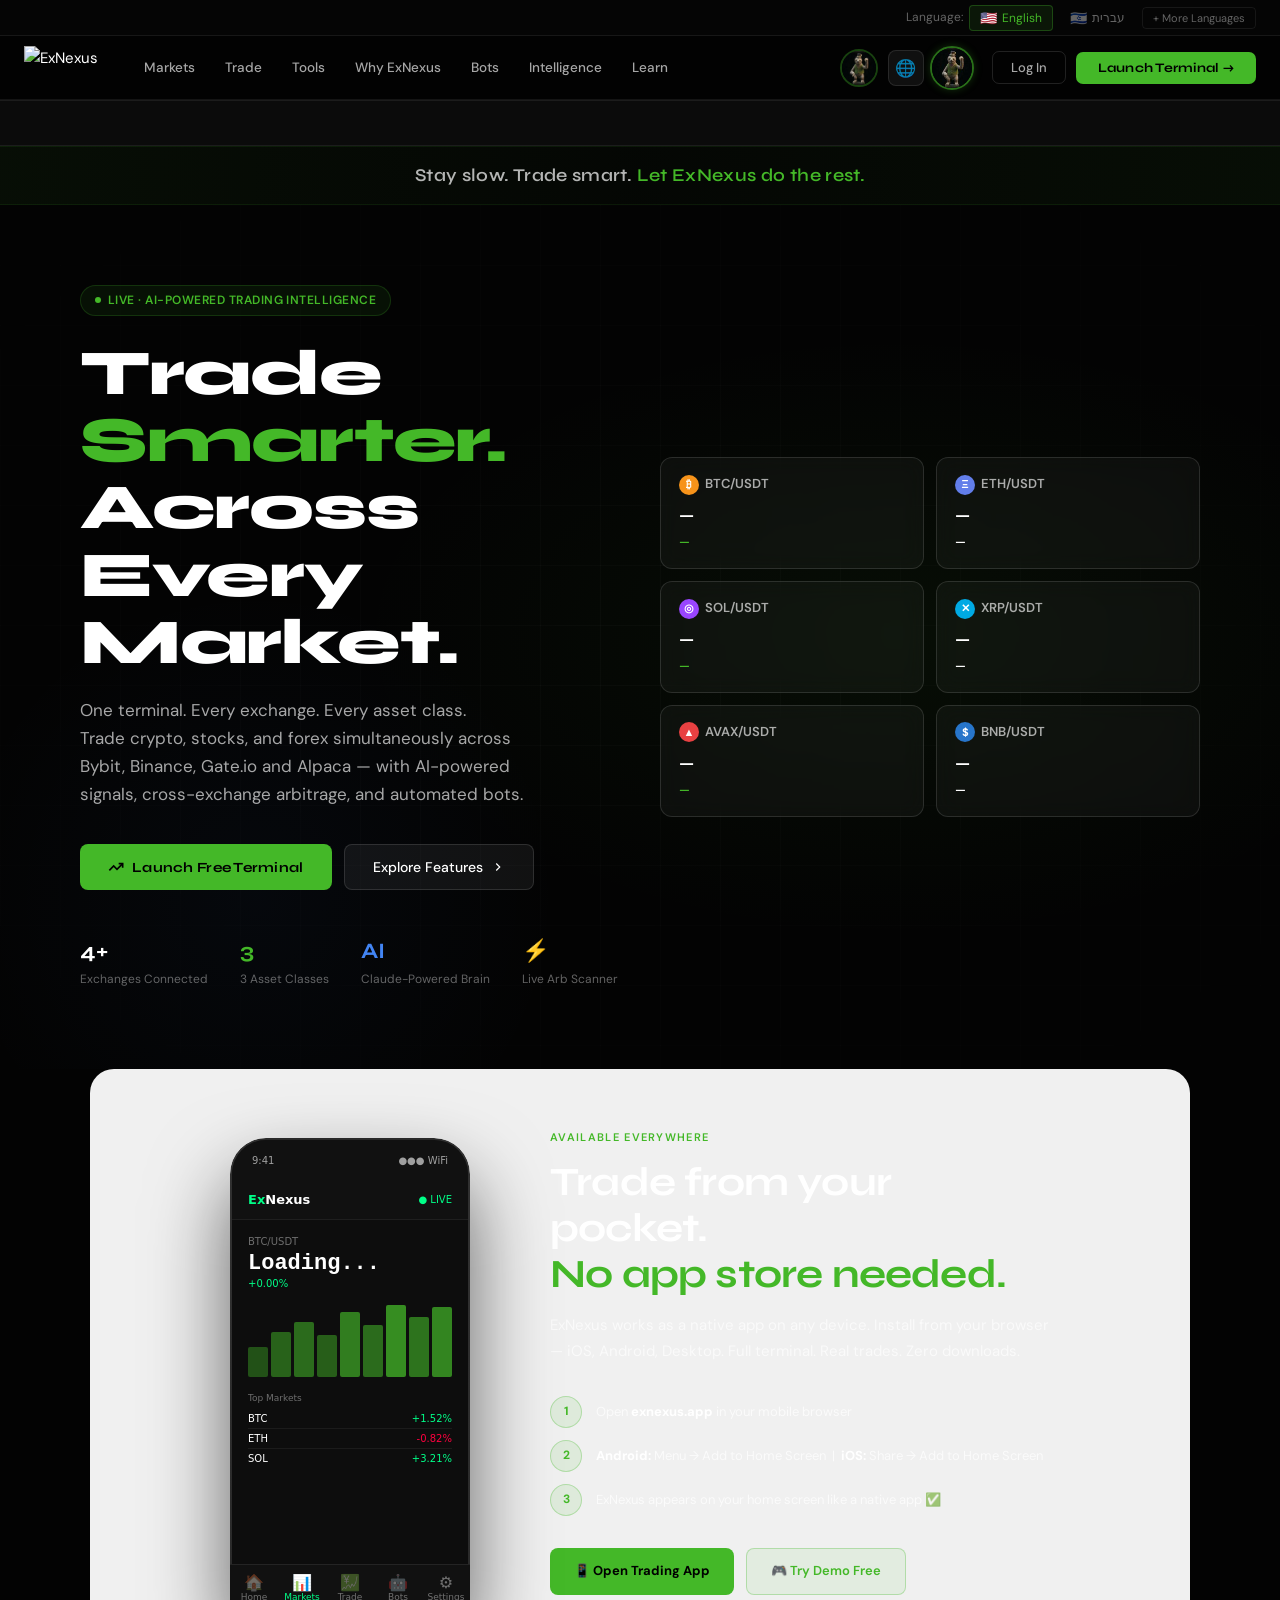
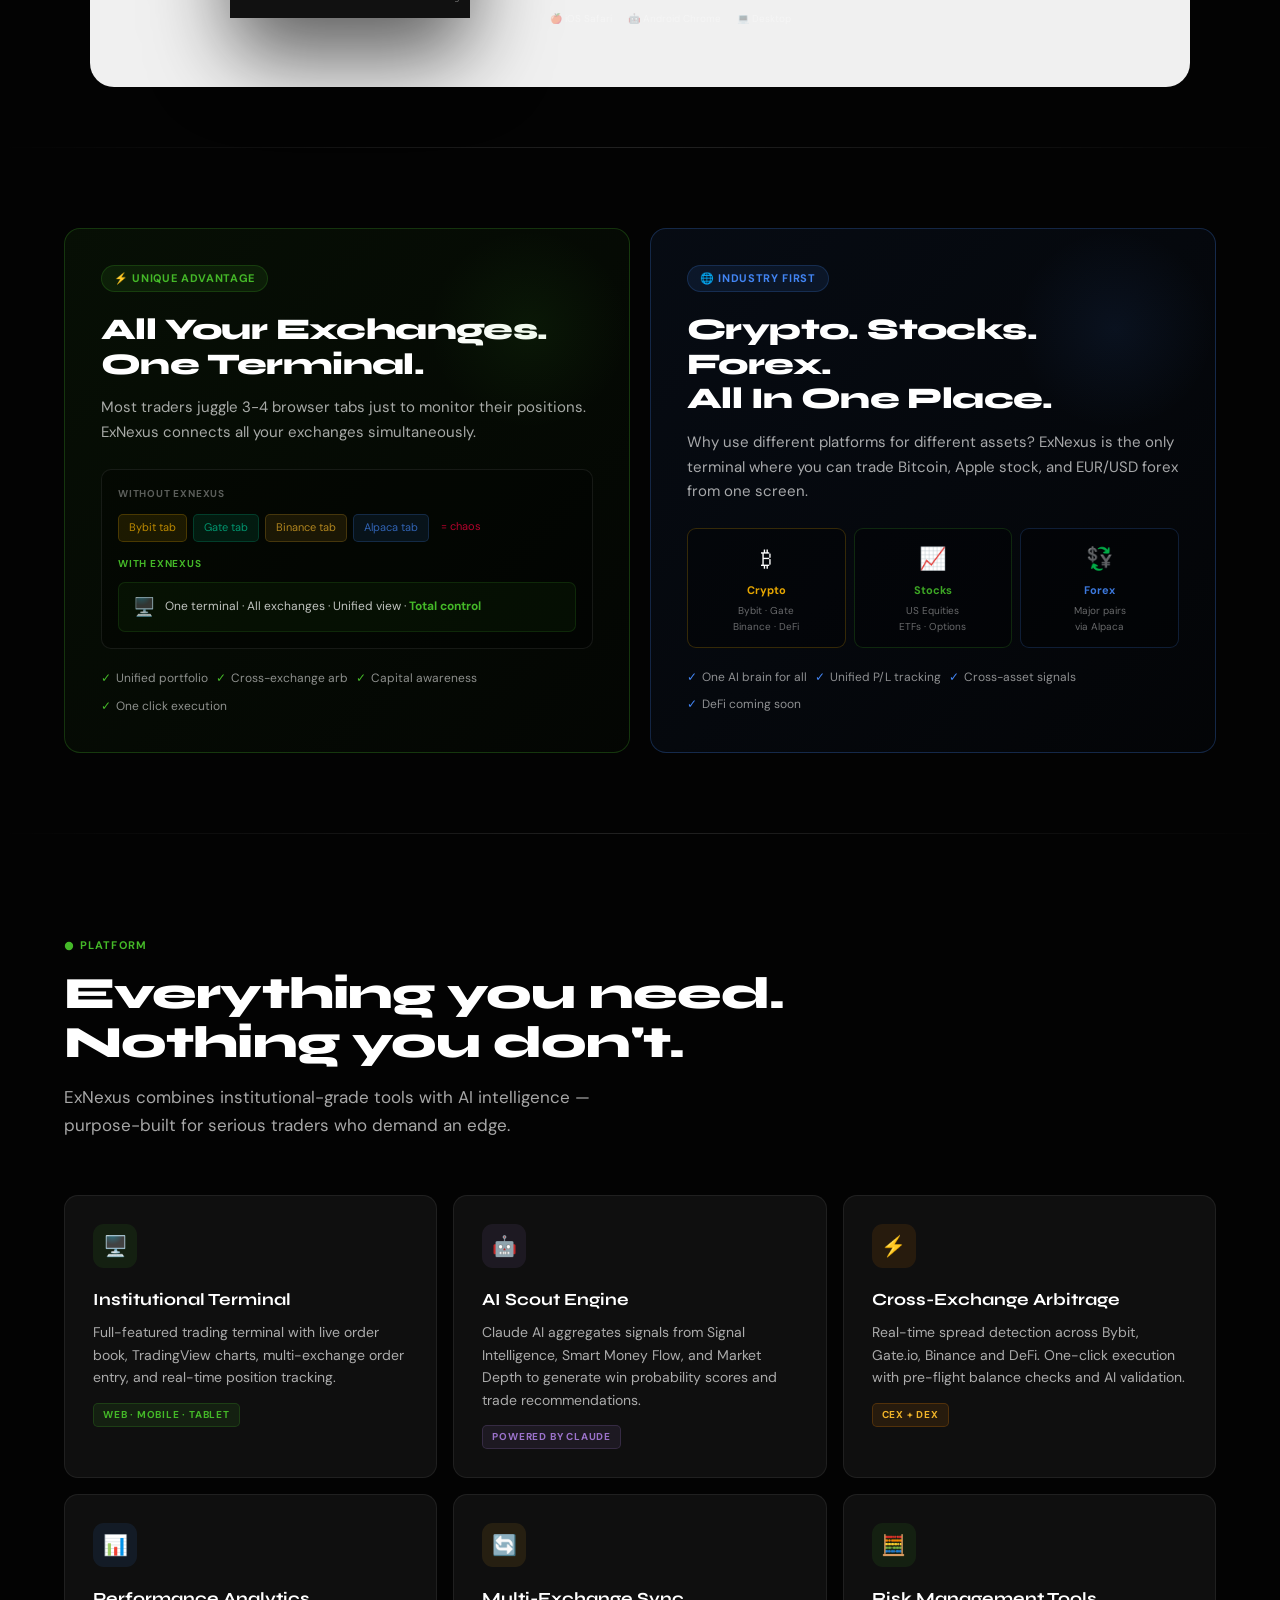
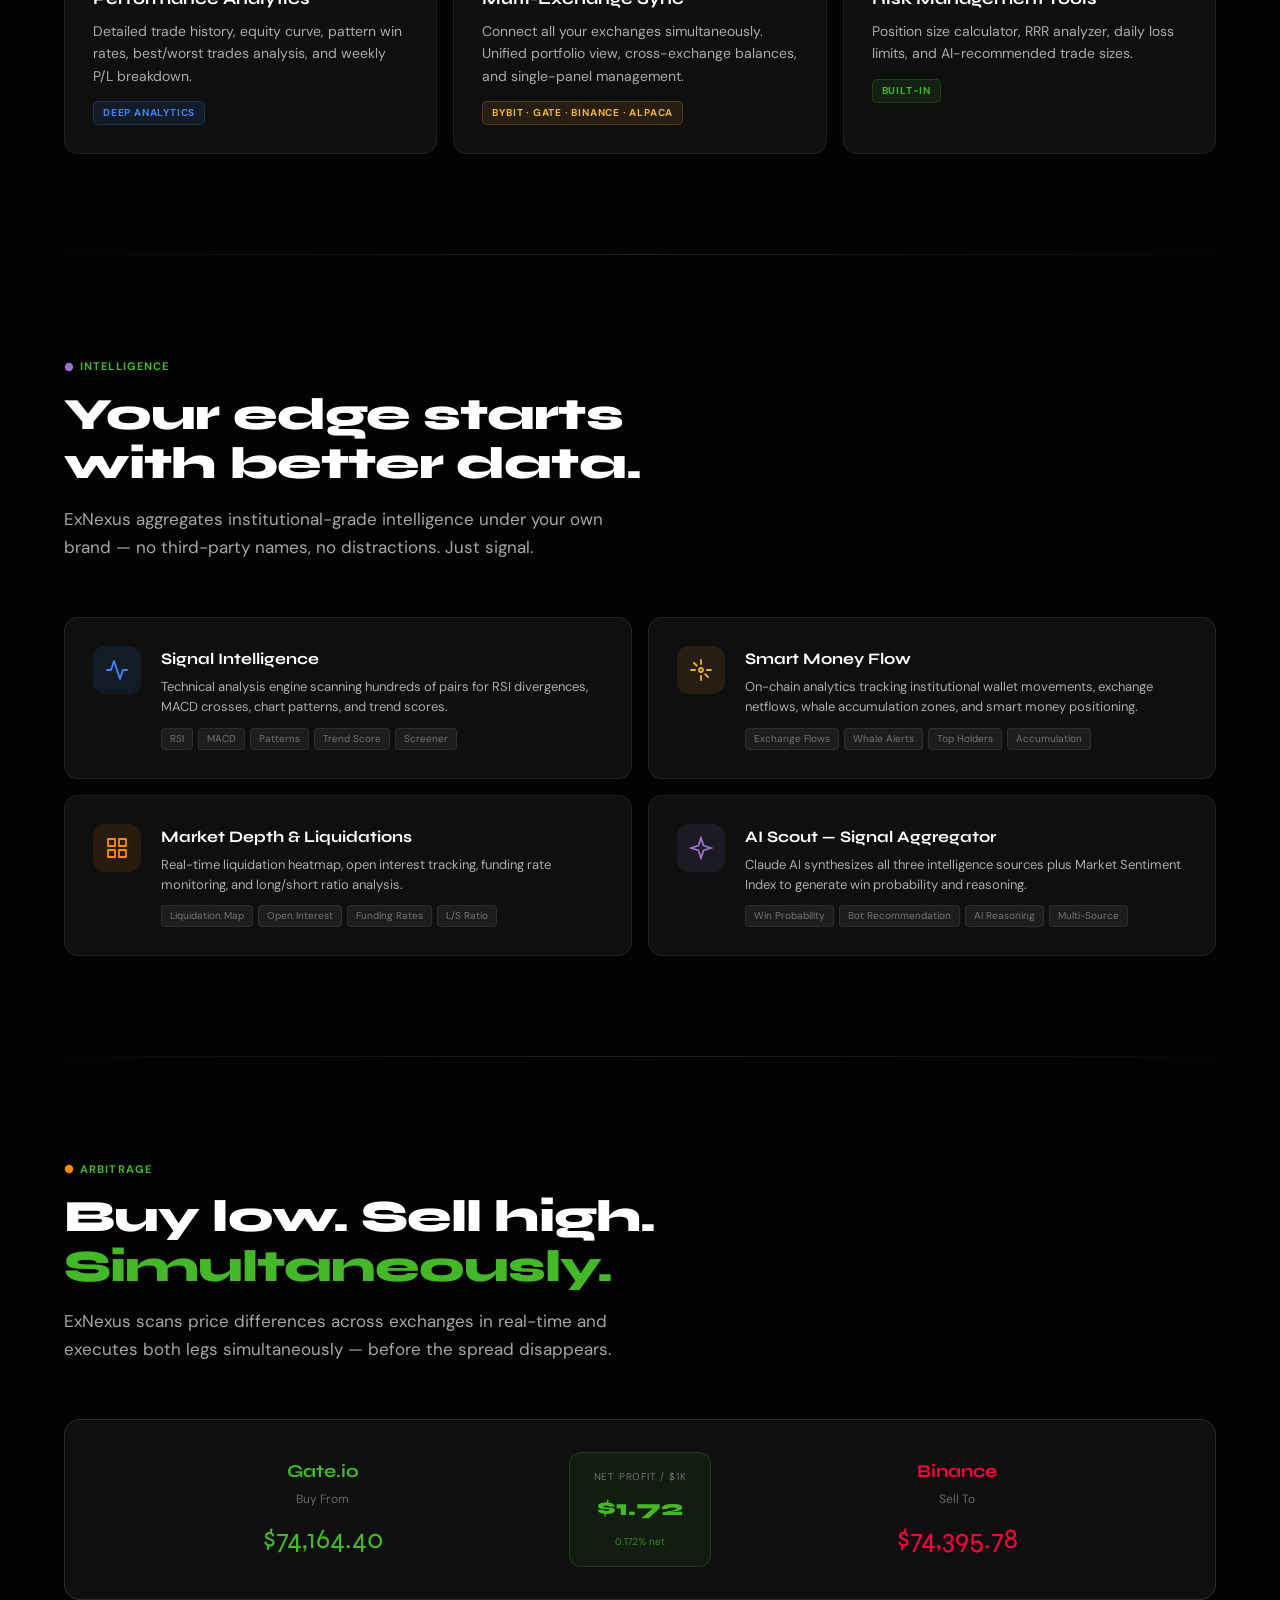
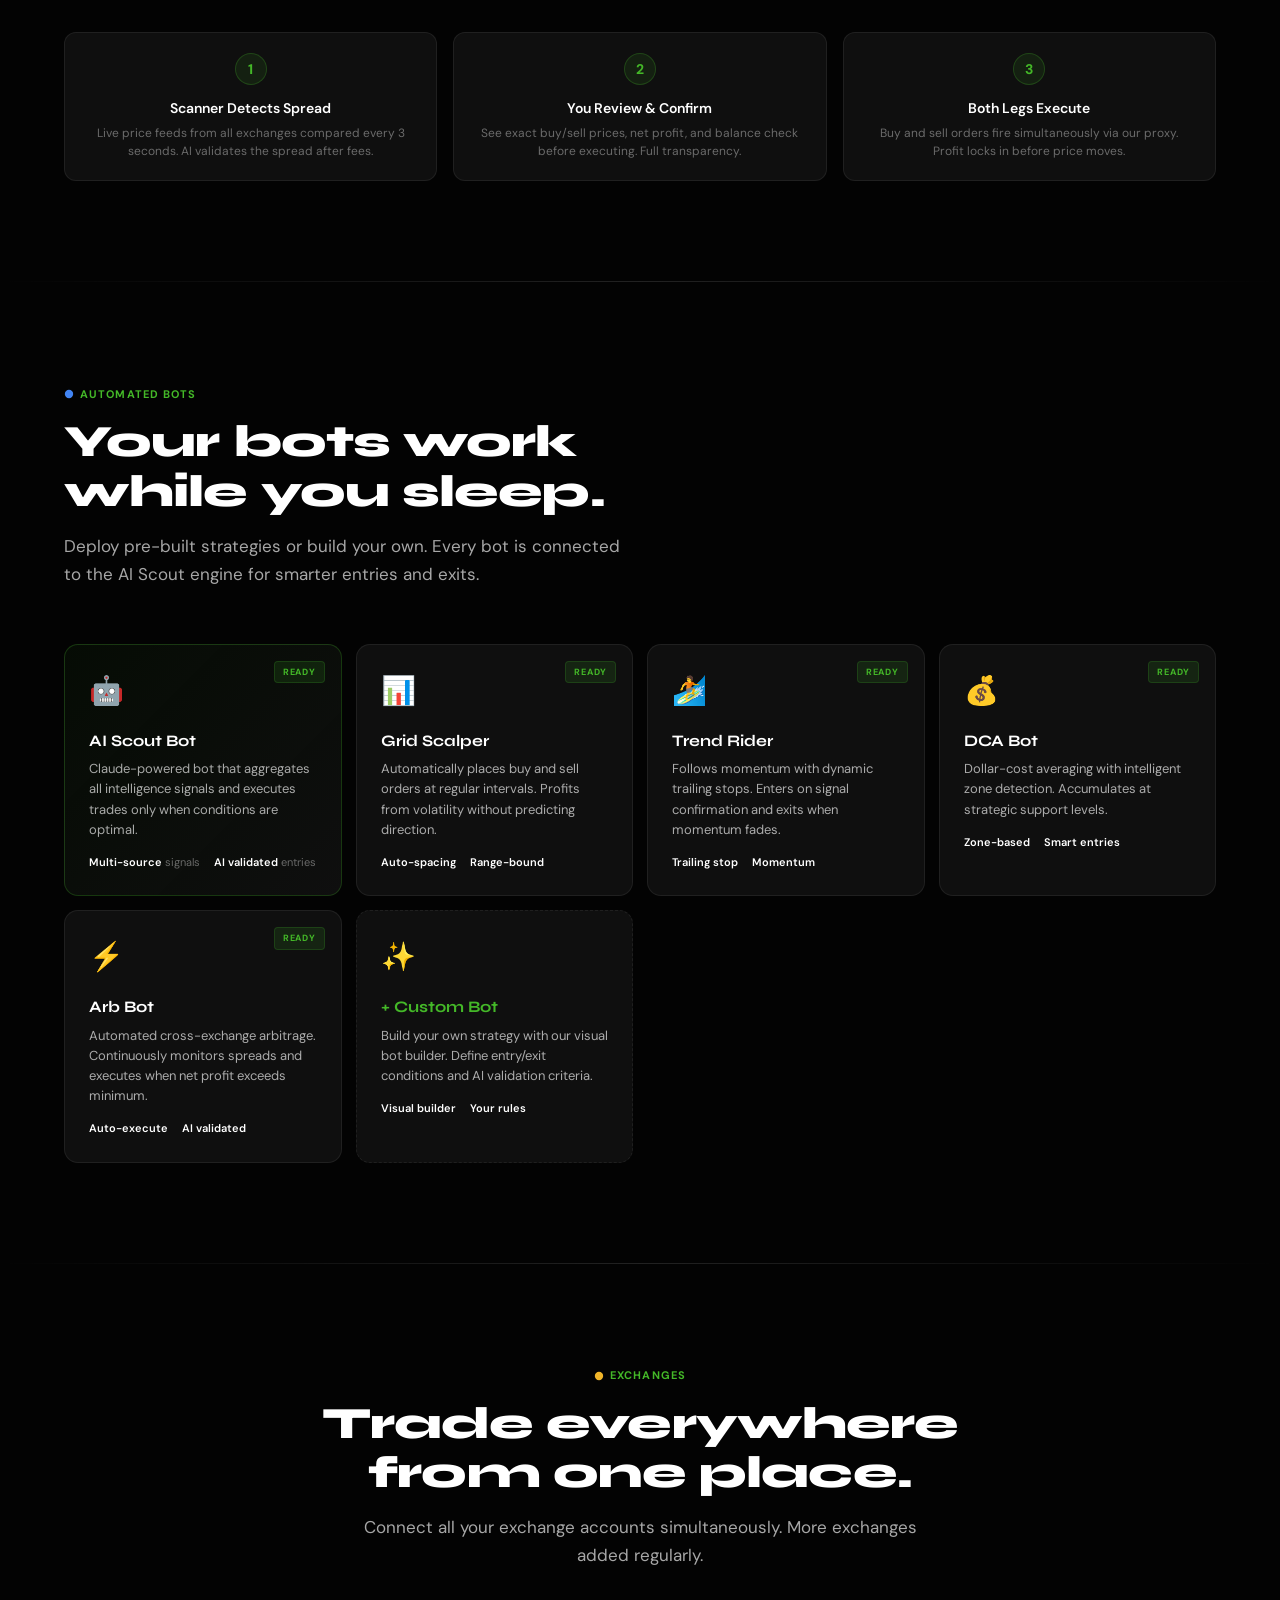
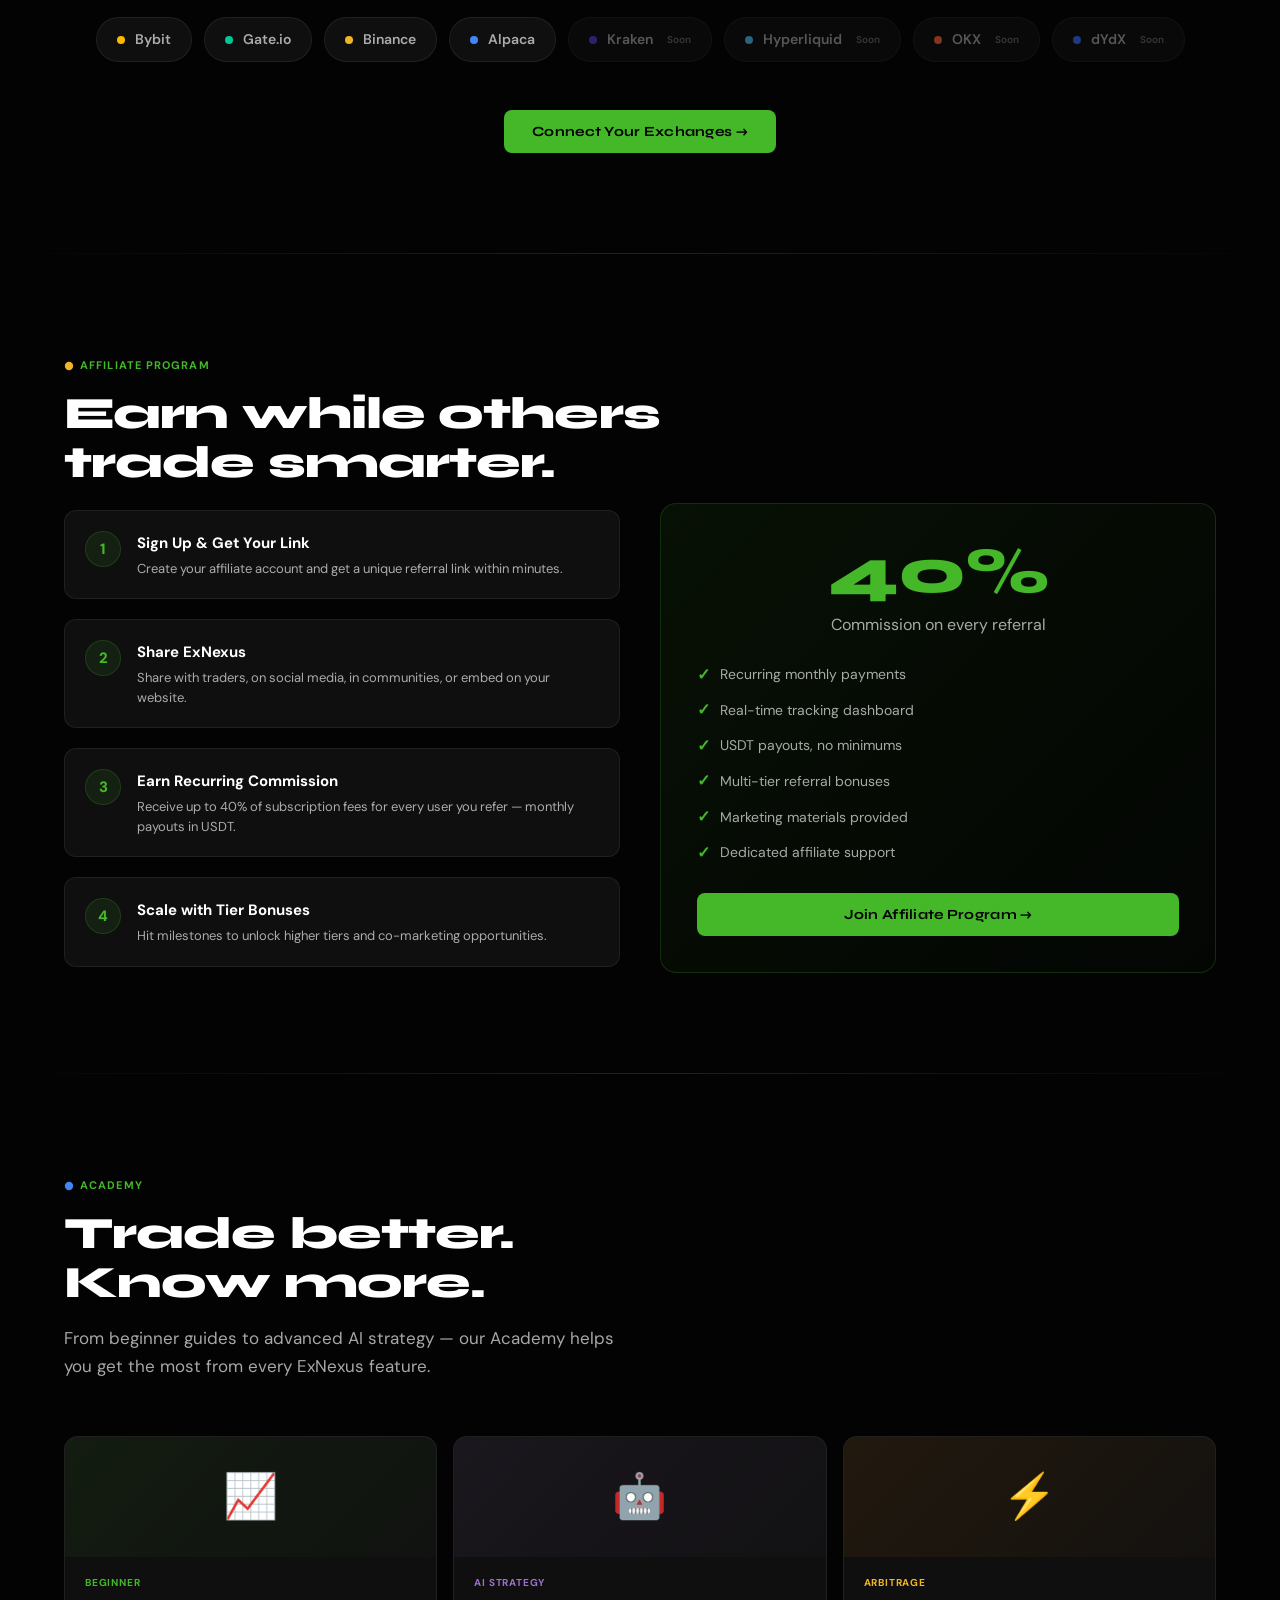
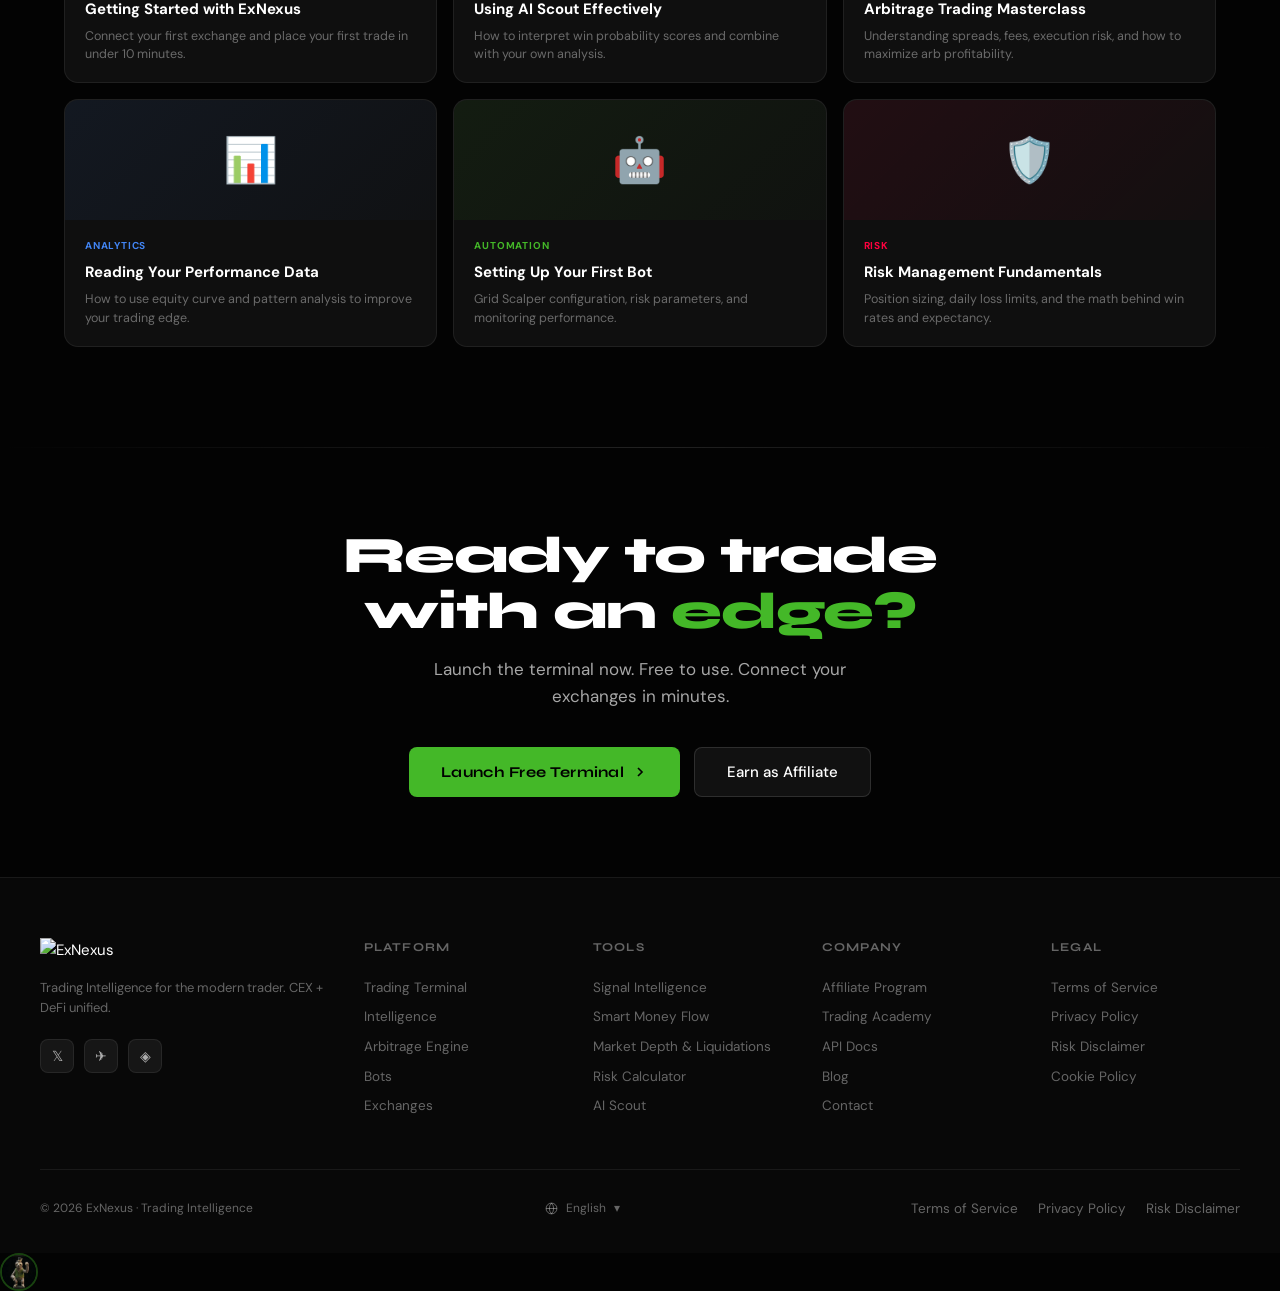
==== index.html @ 78cd07b1 "Add files via upload" ====
<!DOCTYPE html>
<html lang="en" dir="ltr" id="html-root">
<head>
<meta charset="UTF-8">
<script>
(function(){
    var host     = window.location.hostname;
    var ua       = navigator.userAgent.toLowerCase();
    var w        = window.innerWidth || screen.width;
    var isMobile = w <= 1024 || /android|iphone|ipad|ipod|blackberry|iemobile|opera mini/i.test(ua);

    // exnexus.app → always go to terminal
    if(host === 'exnexus.app' || host === 'www.exnexus.app'){
        window.location.replace('terminal.html');
        return;
    }

    // Mobile/tablet on any domain → go to terminal
    if(isMobile && host !== 'localhost' && host !== '127.0.0.1'){
        window.location.replace('terminal.html');
        return;
    }

    // exnexus.co on desktop → show landing page (do nothing)
    // pages.dev on desktop → show landing page (do nothing)
})();
</script>
<meta name="viewport" content="width=device-width, initial-scale=1.0">
<title>ExNexus | Trading Intelligence</title>
<link rel="preconnect" href="https://fonts.googleapis.com">
<link href="https://fonts.googleapis.com/css2?family=Syne:wght@400;500;600;700;800&family=DM+Sans:ital,wght@0,300;0,400;0,500;1,300&display=swap" rel="stylesheet">
<style>
:root {
  --neon:#44B828; --neon2:#5fd93a;
  --bg:#030303; --bg2:#080808; --bg3:#0f0f0f;
  --border:rgba(255,255,255,0.07); --border2:rgba(255,255,255,0.12);
  --text:#ffffff; --text-mid:rgba(255,255,255,0.65); --text-dim:rgba(255,255,255,0.38);
  --red:#FF003F; --gold:#F0B429; --blue:#4285f4; --purple:#9b72cb;
  --nav-h:64px;
}
[dir="rtl"] { font-family:'Syne',sans-serif; }
*{box-sizing:border-box;margin:0;padding:0;}
html{scroll-behavior:smooth;}
body{
  font-family:'DM Sans',sans-serif;
  background:var(--bg);
  color:var(--text);
  overflow-x:hidden;
  font-size:15px;
  line-height:1.6;
}
a{text-decoration:none;color:inherit;}
button{cursor:pointer;font-family:inherit;}
::-webkit-scrollbar{width:4px;}
::-webkit-scrollbar-thumb{background:#1e1e1e;border-radius:2px;}

/* ═══ LANGUAGE SWITCHER ═══ */
#lang-bar{
  height:36px;
  background:#050505;
  border-bottom:1px solid var(--border);
  display:flex;
  align-items:center;
  justify-content:flex-end;
  padding:0 24px;
  gap:6px;
  font-size:12px;
  color:var(--text-dim);
}
.lang-btn{
  display:flex;align-items:center;gap:5px;
  padding:3px 10px;border-radius:4px;
  background:none;border:1px solid transparent;
  color:var(--text-dim);font-size:12px;
  transition:all .15s;cursor:pointer;
}
.lang-btn:hover{border-color:var(--border2);color:var(--text);}
.lang-btn.active{background:rgba(68,184,40,0.1);border-color:rgba(68,184,40,0.3);color:var(--neon);}
.lang-flag{font-size:14px;}
#lang-more-btn{
  padding:3px 10px;border-radius:4px;
  background:none;border:1px solid var(--border);
  color:var(--text-dim);font-size:11px;cursor:pointer;
  transition:all .15s;
}
#lang-more-btn:hover{border-color:var(--border2);color:var(--text);}
#lang-modal{
  display:none;position:fixed;inset:0;
  background:rgba(0,0,0,0.7);z-index:9999;
  align-items:center;justify-content:center;
}
#lang-modal.open{display:flex;}
.lang-modal-box{
  background:#141414;border:1px solid var(--border2);
  border-radius:12px;padding:28px;width:min(600px,90vw);
  box-shadow:0 20px 60px rgba(0,0,0,0.8);
}
.lang-modal-title{font-family:'Syne',sans-serif;font-size:18px;font-weight:700;margin-bottom:20px;}
.lang-grid{display:grid;grid-template-columns:repeat(auto-fill,minmax(160px,1fr));gap:8px;}
.lang-option{
  display:flex;align-items:center;gap:8px;
  padding:10px 14px;border-radius:7px;
  background:rgba(255,255,255,0.04);border:1px solid var(--border);
  cursor:pointer;font-size:13px;transition:all .15s;
}
.lang-option:hover{background:rgba(255,255,255,0.08);border-color:var(--border2);}
.lang-option.active{background:rgba(68,184,40,0.08);border-color:rgba(68,184,40,0.25);color:var(--neon);}
.lang-modal-close{float:right;background:none;border:none;color:var(--text-dim);font-size:22px;cursor:pointer;margin-top:-4px;}

/* ═══ NAVBAR ═══ */
nav{
  position:sticky;top:0;z-index:1000;
  height:var(--nav-h);
  background:rgba(3,3,3,0.95);
  backdrop-filter:blur(20px);
  border-bottom:1px solid var(--border);
  display:flex;align-items:center;
  padding:0 24px;gap:0;
}
.nav-logo{
  display:flex;align-items:center;gap:0;
  margin-right:32px;flex-shrink:0;
}
.nav-logo img{height:44px;width:auto;}
.nav-links{display:flex;align-items:center;gap:2px;flex:1;}
.nav-item{
  position:relative;
  display:flex;align-items:center;gap:4px;
  padding:8px 14px;border-radius:6px;
  font-size:13.5px;font-weight:500;color:var(--text-mid);
  cursor:pointer;transition:color .15s,background .15s;
  white-space:nowrap;
  -webkit-tap-highlight-color:transparent;
}
.nav-item:hover{color:var(--text);background:rgba(255,255,255,0.05);}
.nav-item.active{color:var(--text);}
.nav-caret{font-size:10px;opacity:0.6;transition:transform .2s;}
.nav-item:hover .nav-caret{transform:rotate(180deg);}
/* Dropdown */
.nav-dropdown{
  position:absolute;top:calc(100% + 8px);left:0;
  min-width:260px;
  background:#111;border:1px solid var(--border2);
  border-radius:10px;padding:8px;
  opacity:0;pointer-events:none;
  transform:translateY(-6px);
  transition:opacity .18s,transform .18s;
  box-shadow:0 16px 40px rgba(0,0,0,0.7);
  z-index:100;
}
.nav-item:hover .nav-dropdown{opacity:1;pointer-events:all;transform:translateY(0);}
.dd-item{
  display:flex;align-items:flex-start;gap:12px;
  padding:10px 12px;border-radius:7px;cursor:pointer;
  transition:background .15s;
}
.dd-item:hover{background:rgba(255,255,255,0.06);}
.dd-icon{
  width:34px;height:34px;border-radius:8px;
  display:flex;align-items:center;justify-content:center;
  flex-shrink:0;margin-top:1px;font-size:16px;
}
.dd-text-title{font-size:13px;font-weight:600;color:var(--text);margin-bottom:1px;}
.dd-text-sub{font-size:11px;color:var(--text-dim);line-height:1.4;}
.dd-sep{height:1px;background:var(--border);margin:5px 0;}
.dd-badge{
  font-size:9px;font-weight:700;padding:1px 6px;border-radius:4px;
  background:rgba(68,184,40,0.15);color:var(--neon);
  margin-left:5px;text-transform:uppercase;letter-spacing:.05em;
}
/* Nav right */
.nav-right{display:flex;align-items:center;gap:10px;margin-left:auto;}
.btn-login{
  padding:7px 18px;border-radius:7px;
  background:none;border:1px solid var(--border2);
  color:var(--text-mid);font-size:13px;font-weight:500;
  transition:all .15s;
}
.btn-login:hover{border-color:rgba(255,255,255,0.25);color:var(--text);}
.btn-launch{
  padding:8px 22px;border-radius:7px;
  background:var(--neon);border:none;
  color:#000;font-size:13px;font-weight:700;
  transition:opacity .15s,transform .15s;
  font-family:'Syne',sans-serif;letter-spacing:.02em;
}
.btn-launch:hover{opacity:0.9;transform:translateY(-1px);}
/* Mobile nav toggle */
#mob-menu-btn{display:none;background:none;border:none;color:var(--text);padding:8px;}
#mob-menu{display:none;position:fixed;inset:0;top:calc(var(--nav-h) + 36px);background:#080808;z-index:999;overflow-y:auto;padding:16px;}
.mob-nav-item{padding:14px 16px;border-bottom:1px solid var(--border);font-size:15px;font-weight:500;color:var(--text-mid);cursor:pointer;}
.mob-nav-item:hover{color:var(--text);}

/* ═══ HERO ═══ */
#hero{
  min-height:calc(100vh - var(--nav-h) - 36px);
  display:grid;
  grid-template-columns:1fr 1fr;
  align-items:center;
  gap:40px;
  padding:80px 80px 80px 80px;
  max-width:1400px;
  margin:0 auto;
  position:relative;overflow:hidden;
  width:100%;
}
.hero-bg{
  position:absolute;inset:0;z-index:0;
  background:
    radial-gradient(ellipse 60% 50% at 70% 50%, rgba(68,184,40,0.06) 0%, transparent 70%),
    radial-gradient(ellipse 40% 60% at 20% 80%, rgba(66,133,244,0.04) 0%, transparent 60%);
}
.hero-grid-lines{
  position:absolute;inset:0;
  background-image:
    linear-gradient(rgba(255,255,255,0.025) 1px, transparent 1px),
    linear-gradient(90deg, rgba(255,255,255,0.025) 1px, transparent 1px);
  background-size:60px 60px;
  mask-image:radial-gradient(ellipse 80% 80% at 50% 50%, black 0%, transparent 100%);
}
.hero-content{position:relative;z-index:1;max-width:600px;}
.hero-badge{
  display:inline-flex;align-items:center;gap:7px;
  background:rgba(68,184,40,0.08);border:1px solid rgba(68,184,40,0.2);
  border-radius:20px;padding:5px 14px;
  font-size:12px;font-weight:600;color:var(--neon);
  margin-bottom:24px;letter-spacing:.04em;text-transform:uppercase;
}
.hero-badge-dot{width:6px;height:6px;border-radius:50%;background:var(--neon);animation:pulse 2s ease infinite;}
@keyframes pulse{0%,100%{opacity:1;transform:scale(1);}50%{opacity:.5;transform:scale(1.3);}}
h1{
  font-family:'Syne',sans-serif;
  font-size:clamp(38px,5vw,68px);
  font-weight:800;
  line-height:1.05;
  letter-spacing:-0.02em;
  margin-bottom:20px;
}
h1 .accent{color:var(--neon);}
.hero-sub{
  font-size:17px;color:var(--text-mid);
  line-height:1.65;margin-bottom:36px;
  max-width:480px;
}
.hero-btns{display:flex;gap:12px;flex-wrap:wrap;margin-bottom:44px;}
.btn-primary{
  display:inline-flex;align-items:center;gap:8px;
  padding:13px 28px;border-radius:8px;
  background:var(--neon);border:none;
  color:#000;font-size:14px;font-weight:700;
  font-family:'Syne',sans-serif;letter-spacing:.02em;
  transition:all .2s;
}
.btn-primary:hover{transform:translateY(-2px);box-shadow:0 8px 24px rgba(68,184,40,0.3);}
.btn-secondary{
  display:inline-flex;align-items:center;gap:8px;
  padding:13px 28px;border-radius:8px;
  background:rgba(255,255,255,0.06);border:1px solid var(--border2);
  color:var(--text);font-size:14px;font-weight:500;
  transition:all .2s;
}
.btn-secondary:hover{background:rgba(255,255,255,0.1);transform:translateY(-1px);}
.hero-stats{display:flex;gap:32px;flex-wrap:wrap;}
.hero-stat-val{font-family:'Syne',sans-serif;font-size:22px;font-weight:700;color:var(--text);}
.hero-stat-lbl{font-size:12px;color:var(--text-dim);margin-top:1px;}
/* Hero right — live price cards */
.hero-right{
  display:grid;grid-template-columns:1fr 1fr;gap:12px;
  z-index:1;
  position:relative;
}
.price-card{
  background:rgba(255,255,255,0.04);
  border:1px solid var(--border2);
  border-radius:12px;padding:16px 18px;
  min-width:150px;
  backdrop-filter:blur(10px);
  transition:transform .2s,border-color .2s;
  cursor:default;
}
.price-card:hover{transform:translateY(-3px);border-color:rgba(255,255,255,0.2);}
.price-card-sym{font-size:13px;font-weight:600;color:var(--text-mid);margin-bottom:6px;display:flex;align-items:center;gap:6px;}
.price-card-icon{width:20px;height:20px;border-radius:50%;display:flex;align-items:center;justify-content:center;font-size:11px;font-weight:800;}
.price-card-price{font-family:'Syne',sans-serif;font-size:18px;font-weight:700;margin-bottom:3px;}
.price-card-chg{font-size:12px;font-weight:600;}
.price-card-chg.pos{color:var(--neon);}
.price-card-chg.neg{color:var(--red);}

/* ═══ SECTIONS ═══ */
section{padding:100px 24px;max-width:1200px;margin:0 auto;}
.section-full{max-width:100%;padding:100px 0;}
.section-tag{
  display:inline-flex;align-items:center;gap:6px;
  font-size:11px;font-weight:700;text-transform:uppercase;letter-spacing:.1em;
  color:var(--neon);margin-bottom:14px;
}
h2{
  font-family:'Syne',sans-serif;
  font-size:clamp(28px,3.5vw,46px);
  font-weight:800;letter-spacing:-0.02em;
  line-height:1.1;margin-bottom:16px;
}
.section-sub{
  font-size:17px;color:var(--text-mid);
  max-width:560px;line-height:1.65;margin-bottom:56px;
}
/* Divider */
.divider{
  height:1px;
  background:linear-gradient(90deg,transparent,var(--border2),transparent);
  margin:0;
}

/* ═══ FEATURES GRID ═══ */
.features-grid{
  display:grid;
  grid-template-columns:repeat(auto-fill,minmax(300px,1fr));
  gap:16px;
}
.feat-card{
  background:var(--bg3);
  border:1px solid var(--border);
  border-radius:14px;
  padding:28px;
  transition:border-color .2s,transform .2s;
  position:relative;overflow:hidden;
}
.feat-card::before{
  content:'';position:absolute;inset:0;
  background:linear-gradient(135deg,rgba(68,184,40,0.04) 0%,transparent 60%);
  opacity:0;transition:opacity .3s;
}
.feat-card:hover{border-color:rgba(68,184,40,0.25);transform:translateY(-3px);}
.feat-card:hover::before{opacity:1;}
.feat-icon{
  width:44px;height:44px;border-radius:11px;
  display:flex;align-items:center;justify-content:center;
  margin-bottom:18px;font-size:20px;
}
.feat-title{font-family:'Syne',sans-serif;font-size:17px;font-weight:700;margin-bottom:8px;}
.feat-desc{font-size:14px;color:var(--text-mid);line-height:1.6;}
.feat-tag{
  display:inline-flex;align-items:center;gap:4px;
  margin-top:14px;font-size:10px;font-weight:700;
  text-transform:uppercase;letter-spacing:.08em;
  padding:3px 9px;border-radius:5px;
}

/* ═══ INTELLIGENCE SECTION ═══ */
.intel-grid{
  display:grid;grid-template-columns:1fr 1fr;gap:16px;
}
.intel-card{
  background:var(--bg3);border:1px solid var(--border);
  border-radius:14px;padding:28px;
  display:flex;gap:20px;align-items:flex-start;
  transition:all .2s;
}
.intel-card:hover{border-color:rgba(255,255,255,0.15);transform:translateY(-2px);}
.intel-card-icon{
  width:48px;height:48px;border-radius:12px;
  display:flex;align-items:center;justify-content:center;
  flex-shrink:0;font-size:22px;
}
.intel-card-title{font-family:'Syne',sans-serif;font-size:16px;font-weight:700;margin-bottom:6px;}
.intel-card-sub{font-size:13px;color:var(--text-mid);line-height:1.55;margin-bottom:10px;}
.intel-card-tags{display:flex;flex-wrap:wrap;gap:5px;}
.intel-tag{
  font-size:10px;padding:2px 8px;border-radius:4px;
  background:rgba(255,255,255,0.06);border:1px solid var(--border);
  color:var(--text-dim);
}

/* ═══ BOTS SECTION ═══ */
.bots-grid{
  display:grid;
  grid-template-columns:repeat(auto-fill,minmax(250px,1fr));
  gap:14px;
}
.bot-card{
  background:var(--bg3);border:1px solid var(--border);
  border-radius:14px;padding:24px;
  position:relative;overflow:hidden;transition:all .2s;
}
.bot-card:hover{border-color:rgba(255,255,255,0.15);transform:translateY(-3px);}
.bot-card.featured{border-color:rgba(68,184,40,0.25);background:linear-gradient(135deg,rgba(68,184,40,0.05),var(--bg3));}
.bot-status{
  position:absolute;top:16px;right:16px;
  font-size:9px;font-weight:700;text-transform:uppercase;
  letter-spacing:.08em;padding:3px 8px;border-radius:4px;
}
.bot-status.live{background:rgba(68,184,40,0.12);color:var(--neon);border:1px solid rgba(68,184,40,0.2);}
.bot-status.soon{background:rgba(255,255,255,0.06);color:var(--text-dim);border:1px solid var(--border);}
.bot-icon{font-size:28px;margin-bottom:14px;}
.bot-title{font-family:'Syne',sans-serif;font-size:16px;font-weight:700;margin-bottom:6px;}
.bot-desc{font-size:13px;color:var(--text-mid);line-height:1.55;margin-bottom:14px;}
.bot-stats{display:flex;gap:14px;}
.bot-stat{font-size:11px;color:var(--text-dim);}
.bot-stat b{color:var(--text);font-weight:600;}

/* ═══ ARB SECTION ═══ */
.arb-visual{
  background:var(--bg3);border:1px solid var(--border2);
  border-radius:16px;padding:32px;
  display:grid;grid-template-columns:1fr auto 1fr;
  gap:20px;align-items:center;
  margin-bottom:32px;
}
.arb-exch{text-align:center;}
.arb-exch-name{font-family:'Syne',sans-serif;font-size:18px;font-weight:700;margin-bottom:4px;}
.arb-exch-price{font-size:28px;font-weight:300;font-family:'Syne',sans-serif;}
.arb-exch-price.buy{color:var(--neon);}
.arb-exch-price.sell{color:var(--red);}
.arb-arrow{
  display:flex;flex-direction:column;align-items:center;gap:6px;
  padding:16px 24px;
  background:rgba(68,184,40,0.08);border:1px solid rgba(68,184,40,0.2);
  border-radius:12px;
}
.arb-profit-label{font-size:10px;text-transform:uppercase;letter-spacing:.08em;color:var(--text-dim);}
.arb-profit-val{font-family:'Syne',sans-serif;font-size:22px;font-weight:800;color:var(--neon);}
.arb-steps{display:grid;grid-template-columns:repeat(3,1fr);gap:16px;}
.arb-step{
  background:var(--bg3);border:1px solid var(--border);
  border-radius:12px;padding:20px;text-align:center;
}
.arb-step-num{
  width:32px;height:32px;border-radius:50%;
  background:rgba(68,184,40,0.1);border:1px solid rgba(68,184,40,0.25);
  color:var(--neon);font-weight:700;font-size:14px;
  display:flex;align-items:center;justify-content:center;
  margin:0 auto 12px;
}
.arb-step-title{font-weight:600;font-size:14px;margin-bottom:5px;}
.arb-step-desc{font-size:12px;color:var(--text-dim);line-height:1.5;}

/* ═══ EXCHANGES ═══ */
.exchanges-row{
  display:flex;flex-wrap:wrap;gap:12px;justify-content:center;
  margin-bottom:48px;
}
.exch-pill{
  display:flex;align-items:center;gap:10px;
  padding:10px 20px;border-radius:100px;
  background:var(--bg3);border:1px solid var(--border);
  font-size:14px;font-weight:600;color:var(--text-mid);
  transition:all .2s;
}
.exch-pill:hover{border-color:rgba(255,255,255,0.2);color:var(--text);transform:scale(1.04);}
.exch-pill-dot{width:8px;height:8px;border-radius:50%;}

/* ═══ AFFILIATE ═══ */
.affiliate-grid{display:grid;grid-template-columns:1fr 1fr;gap:40px;align-items:center;}
.aff-steps{display:flex;flex-direction:column;gap:20px;}
.aff-step{
  display:flex;gap:16px;align-items:flex-start;
  padding:20px;background:var(--bg3);border:1px solid var(--border);
  border-radius:12px;transition:border-color .2s;
}
.aff-step:hover{border-color:rgba(68,184,40,0.2);}
.aff-step-num{
  width:36px;height:36px;border-radius:50%;
  background:rgba(68,184,40,0.1);border:1px solid rgba(68,184,40,0.2);
  color:var(--neon);font-weight:800;font-size:15px;
  display:flex;align-items:center;justify-content:center;flex-shrink:0;
}
.aff-step-title{font-weight:700;font-size:15px;margin-bottom:4px;}
.aff-step-desc{font-size:13px;color:var(--text-mid);line-height:1.5;}
.aff-card{
  background:linear-gradient(135deg,rgba(68,184,40,0.08),rgba(68,184,40,0.02));
  border:1px solid rgba(68,184,40,0.2);border-radius:16px;
  padding:36px;text-align:center;
}
.aff-rate{font-family:'Syne',sans-serif;font-size:64px;font-weight:800;color:var(--neon);line-height:1;}
.aff-rate-label{font-size:16px;color:var(--text-mid);margin:8px 0 24px;}
.aff-features{display:flex;flex-direction:column;gap:10px;text-align:left;margin-bottom:28px;}
.aff-feature{
  display:flex;align-items:center;gap:10px;
  font-size:14px;color:var(--text-mid);
}
.aff-check{color:var(--neon);font-size:16px;font-weight:700;flex-shrink:0;}

/* ═══ LEARN/ACADEMY ═══ */
.academy-grid{display:grid;grid-template-columns:repeat(auto-fill,minmax(280px,1fr));gap:16px;}
.academy-card{
  background:var(--bg3);border:1px solid var(--border);
  border-radius:14px;overflow:hidden;transition:all .2s;cursor:pointer;
}
.academy-card:hover{border-color:rgba(255,255,255,0.15);transform:translateY(-3px);}
.academy-card-top{
  height:120px;display:flex;align-items:center;justify-content:center;
  font-size:44px;
}
.academy-card-body{padding:18px 20px;}
.academy-card-tag{
  font-size:10px;font-weight:700;text-transform:uppercase;
  letter-spacing:.08em;color:var(--neon);margin-bottom:6px;
}
.academy-card-title{font-weight:700;font-size:15px;margin-bottom:6px;}
.academy-card-desc{font-size:12.5px;color:var(--text-dim);line-height:1.5;}

/* ═══ PRICING ═══ */
.pricing-grid{display:grid;grid-template-columns:repeat(auto-fill,minmax(260px,1fr));gap:16px;}
.price-plan{
  background:var(--bg3);border:1px solid var(--border);
  border-radius:16px;padding:28px;transition:all .2s;
  position:relative;
}
.price-plan:hover{transform:translateY(-4px);}
.price-plan.featured{
  border-color:rgba(68,184,40,0.35);
  background:linear-gradient(135deg,rgba(68,184,40,0.07),var(--bg3));
}
.plan-popular{
  position:absolute;top:-12px;left:50%;transform:translateX(-50%);
  background:var(--neon);color:#000;
  font-size:10px;font-weight:800;text-transform:uppercase;letter-spacing:.08em;
  padding:3px 14px;border-radius:10px;white-space:nowrap;
}
.plan-name{font-family:'Syne',sans-serif;font-size:18px;font-weight:700;margin-bottom:6px;}
.plan-price{font-family:'Syne',sans-serif;font-size:36px;font-weight:800;margin:14px 0 4px;}
.plan-price span{font-size:16px;font-weight:400;color:var(--text-dim);}
.plan-desc{font-size:13px;color:var(--text-dim);margin-bottom:20px;}
.plan-features{display:flex;flex-direction:column;gap:9px;margin-bottom:24px;}
.plan-feat{display:flex;align-items:center;gap:9px;font-size:13.5px;color:var(--text-mid);}
.plan-feat .ck{color:var(--neon);font-size:14px;flex-shrink:0;}
.plan-feat .xx{color:var(--text-dim);font-size:14px;flex-shrink:0;}

/* ═══ FOOTER ═══ */
footer{
  background:var(--bg2);
  border-top:1px solid var(--border);
  padding:60px 24px 30px;
}
.footer-grid{
  max-width:1200px;margin:0 auto;
  display:grid;grid-template-columns:1.5fr 1fr 1fr 1fr 1fr;
  gap:40px;margin-bottom:48px;
}
.footer-logo{height:28px;margin-bottom:16px;}
.footer-tagline{font-size:13px;color:var(--text-dim);line-height:1.6;margin-bottom:20px;}
.footer-social{display:flex;gap:10px;}
.social-btn{
  width:34px;height:34px;border-radius:8px;
  background:rgba(255,255,255,0.06);border:1px solid var(--border);
  display:flex;align-items:center;justify-content:center;
  font-size:14px;cursor:pointer;transition:all .15s;color:var(--text-mid);
}
.social-btn:hover{background:rgba(255,255,255,0.1);color:var(--text);}
.footer-col-title{font-family:'Syne',sans-serif;font-size:12px;font-weight:700;text-transform:uppercase;letter-spacing:.1em;color:var(--text-dim);margin-bottom:16px;}
.footer-link{display:block;font-size:13.5px;color:var(--text-dim);padding:4px 0;cursor:pointer;transition:color .15s;}
.footer-link:hover{color:var(--text);}
.footer-bottom{
  max-width:1200px;margin:0 auto;
  display:flex;align-items:center;justify-content:space-between;
  padding-top:24px;border-top:1px solid var(--border);
  font-size:12px;color:var(--text-dim);flex-wrap:wrap;gap:12px;
}
.footer-bottom-links{display:flex;gap:20px;}

/* ═══ SCROLL ANIMATIONS ═══ */
.reveal{opacity:0;transform:translateY(24px);transition:opacity .6s ease,transform .6s ease;}
.reveal.visible{opacity:1;transform:translateY(0);}

/* ═══ HERO TICKER ═══ */
.ticker-bar{
  background:rgba(255,255,255,0.03);
  border-top:1px solid var(--border);
  border-bottom:1px solid var(--border);
  padding:10px 0;overflow:hidden;position:relative;
  white-space:nowrap;
}
.ticker-inner{
  display:inline-flex;gap:48px;
  animation:ticker 30s linear infinite;
}
.ticker-inner:hover{animation-play-state:paused;}
@keyframes ticker{from{transform:translateX(0);}to{transform:translateX(-50%);}}
.ticker-item{
  display:inline-flex;align-items:center;gap:10px;
  font-size:13px;font-weight:500;
}
.ticker-sym{color:var(--text-mid);font-weight:600;}
.ticker-price{color:var(--text);font-family:'Syne',sans-serif;}
.ticker-chg.pos{color:var(--neon);}
.ticker-chg.neg{color:var(--red);}

/* ═══ RTL SUPPORT ═══ */
[dir="rtl"] .nav-links{flex-direction:row-reverse;}
[dir="rtl"] .nav-right{margin-left:0;margin-right:auto;}
[dir="rtl"] .hero-content{text-align:right;}
[dir="rtl"] .hero-right{right:auto;left:5%;}
[dir="rtl"] .hero-btns{flex-direction:row-reverse;}
[dir="rtl"] .section-sub{margin-right:0;}
[dir="rtl"] .feat-card,[dir="rtl"] .intel-card{text-align:right;}
[dir="rtl"] .intel-card{flex-direction:row-reverse;}
[dir="rtl"] .aff-feature{flex-direction:row-reverse;}
[dir="rtl"] .footer-grid{direction:rtl;}
[dir="rtl"] .nav-logo{margin-right:0;margin-left:32px;}
[dir="rtl"] .dd-item{flex-direction:row-reverse;}

/* ═══ RESPONSIVE ═══ */
@media(max-width:1100px){
  #hero{grid-template-columns:1fr;padding:60px 24px;}
  .hero-right{display:none;}
  .affiliate-grid{grid-template-columns:1fr;}
  .intel-grid{grid-template-columns:1fr;}
  .footer-grid{grid-template-columns:1fr 1fr;gap:28px;}
}
@media(max-width:768px){
  .nav-links{display:none;}
  #mob-menu-btn{display:block;}
  section{padding:64px 16px;}
  .hero-stats{gap:20px;}
  h1{font-size:36px;}
  .arb-visual{grid-template-columns:1fr;text-align:center;}
  .arb-steps{grid-template-columns:1fr;}
  .pricing-grid{grid-template-columns:1fr;}
  .footer-grid{grid-template-columns:1fr;}
  .footer-bottom{flex-direction:column;text-align:center;}
  .btn-login{display:none;}
}

        /* ═══ SLOTH MASCOT ═══ */
        #sloth-mascot{
            width:38px;
            height:38px;
            cursor:pointer;
            z-index:9000;
            border-radius:50%;
            overflow:hidden;
            border:2px solid rgba(68,184,40,0.35);
            transition:all .25s cubic-bezier(0.34,1.56,0.64,1);
            flex-shrink:0;
            position:relative;
        }
        #sloth-mascot:hover{
            transform:scale(1.15);
            border-color:rgba(68,184,40,0.8);
            box-shadow:0 0 12px rgba(68,184,40,0.4);
            animation:none;
        }
        #sloth-mascot:hover{
            transform:scale(1.12) translateY(-8px);
            animation:none;
        }
        #sloth-mascot:hover #sloth-bubble{
            opacity:1;
            transform:translateY(0);
        }
        #sloth-mascot:hover #sloth-glow{
            opacity:1;
        }
        #sloth-img{
            width:100%;
            height:100%;
            object-fit:cover;
            display:block;
        }
        #sloth-glow{
            position:absolute;
            inset:-8px;
            border-radius:20px;
            background:radial-gradient(ellipse at center, rgba(68,184,40,0.25), transparent 70%);
            opacity:0;
            transition:opacity .3s;
            pointer-events:none;
        }
        #sloth-bubble{
            position:absolute;
            top:calc(100% + 10px);
            right:0;
            background:#1e1e1e;
            border:1px solid rgba(68,184,40,0.3);
            color:#fff;
            font-size:12px;
            font-weight:500;
            padding:8px 14px;
            border-radius:12px 4px 12px 12px;
            white-space:nowrap;
            opacity:0;
            transform:translateY(6px);
            transition:all .2s;
            pointer-events:none;
            box-shadow:0 4px 16px rgba(0,0,0,0.4);
        }
        #sloth-bubble::after{
            content:'';
            position:absolute;
            top:-6px;right:14px;
            border:6px solid transparent;
            border-bottom-color:#1e1e1e;
            border-top:none;
        }
        @keyframes sloth-float{
            0%,100%{ transform:translateY(0) rotate(-1deg); }
            50%{ transform:translateY(-10px) rotate(1deg); }
        }

        /* ═══ AI CHAT OVERLAY ═══ */
        #sloth-chat-overlay{
            display:none;
            position:fixed;
            top:calc(var(--nav-h) + 40px);right:24px;
            width:340px;
            background:#1a1a1a;
            border:1px solid rgba(68,184,40,0.25);
            border-radius:16px;
            box-shadow:0 20px 60px rgba(0,0,0,0.7);
            z-index:9001;
            flex-direction:column;
            overflow:hidden;
        }
        #sloth-chat-overlay.open{ display:flex; }
        .sloth-chat-header{
            display:flex;align-items:center;gap:10px;
            padding:12px 16px;
            background:#222;
            border-bottom:1px solid rgba(255,255,255,0.08);
        }
        .sloth-chat-avatar{
            width:36px;height:36px;border-radius:50%;
            overflow:hidden;flex-shrink:0;
            border:2px solid rgba(68,184,40,0.3);
        }
        .sloth-chat-avatar img{ width:100%;height:100%;object-fit:cover; }
        .sloth-chat-name{ font-weight:700;font-size:13px;color:#fff; }
        .sloth-chat-status{ font-size:10px;color:var(--neon);display:flex;align-items:center;gap:4px; }
        .sloth-chat-close{
            margin-left:auto;background:none;border:none;
            color:rgba(255,255,255,0.5);font-size:20px;cursor:pointer;
            transition:color .15s;
        }
        .sloth-chat-close:hover{ color:#fff; }
        .sloth-chat-messages{
            flex:1;overflow-y:auto;padding:14px;
            display:flex;flex-direction:column;gap:10px;
            min-height:280px;max-height:380px;
        }
        .sloth-msg{
            display:flex;gap:8px;align-items:flex-start;
        }
        .sloth-msg.user{ flex-direction:row-reverse; }
        .sloth-msg-avatar{
            width:26px;height:26px;border-radius:50%;
            flex-shrink:0;overflow:hidden;
            background:rgba(255,255,255,0.08);
            display:flex;align-items:center;justify-content:center;
            font-size:11px;font-weight:700;color:rgba(255,255,255,0.6);
        }
        .sloth-msg-avatar img{ width:100%;height:100%;object-fit:cover; }
        .sloth-msg-bubble{
            max-width:80%;padding:9px 12px;
            border-radius:12px;font-size:12.5px;line-height:1.5;
        }
        .sloth-msg.ai .sloth-msg-bubble{
            background:rgba(255,255,255,0.06);
            border:1px solid rgba(255,255,255,0.08);
            color:rgba(255,255,255,0.88);
            border-radius:12px 4px 12px 12px;
        }
        .sloth-msg.user .sloth-msg-bubble{
            background:rgba(68,184,40,0.12);
            border:1px solid rgba(68,184,40,0.2);
            color:#fff;
            border-radius:12px 4px 12px 12px;
        }
        .sloth-chat-input-row{
            display:flex;gap:8px;padding:12px;
            border-top:1px solid rgba(255,255,255,0.08);
            background:#1a1a1a;
        }
        .sloth-chat-inp{
            flex:1;background:#2a2a2a;border:1px solid rgba(255,255,255,0.12);
            color:#fff;font-size:12.5px;padding:8px 12px;border-radius:8px;
            outline:none;font-family:'DM Sans',sans-serif;
            resize:none;
        }
        .sloth-chat-inp:focus{ border-color:rgba(68,184,40,0.3); }
        .sloth-send-btn{
            width:36px;height:36px;border-radius:8px;
            background:var(--neon);border:none;
            display:flex;align-items:center;justify-content:center;
            cursor:pointer;flex-shrink:0;transition:opacity .15s;
        }
        .sloth-send-btn:hover{ opacity:0.85; }

        /* ═══ SLOGAN BANNER ═══ */
        #slogan-bar{
            background:linear-gradient(90deg,rgba(68,184,40,0.06),rgba(68,184,40,0.02),rgba(68,184,40,0.06));
            border-top:1px solid rgba(68,184,40,0.1);
            border-bottom:1px solid rgba(68,184,40,0.1);
            padding:14px 24px;
            text-align:center;
            font-family:'Syne',sans-serif;
            font-size:clamp(14px,2vw,18px);
            font-weight:600;
            color:rgba(255,255,255,0.7);
            letter-spacing:0.02em;
        }
        #slogan-bar span{ color:var(--neon); }

        </style>
</head>
<body>

<!-- Language Bar -->
<div id="lang-bar">
  <span data-i18n="choose_lang">Language:</span>
  <button class="lang-btn active" id="lang-en" onclick="setLang('en')">
    <span class="lang-flag">🇺🇸</span> English
  </button>
  <button class="lang-btn" id="lang-he" onclick="setLang('he')">
    <span class="lang-flag">🇮🇱</span> עברית
  </button>
  <button id="lang-more-btn" onclick="openLangModal()">+ More Languages</button>
</div>

<!-- Language Modal -->
<div id="lang-modal">
  <div class="lang-modal-box">
    <button class="lang-modal-close" onclick="closeLangModal()">×</button>
    <div class="lang-modal-title" data-i18n="choose_language">Choose Your Language</div>
    <div class="lang-grid" id="lang-grid"></div>
    <div style="margin-top:16px;font-size:12px;color:var(--text-dim);border-top:1px solid var(--border);padding-top:12px;" data-i18n="lang_note">
      Your language preference is saved and can be changed at any time.
    </div>
  </div>
</div>

<!-- Navigation -->
<nav>
  <div class="nav-logo">
    <img src="https://raw.githubusercontent.com/baron-terminal/ExNexus-Terminal/main/Logo.png" alt="ExNexus" id="nav-logo-img">
  </div>

  <div class="nav-links" id="nav-links">
    <!-- Markets -->
    <div class="nav-item" data-i18n="nav_markets">
      <span>Markets</span><span class="nav-caret">▾</span>
      <div class="nav-dropdown">
        <div class="dd-item" onclick="goto('#prices')">
          <div class="dd-icon" style="background:rgba(68,184,40,0.1);">📊</div>
          <div><div class="dd-text-title" data-i18n="live_prices">Live Prices</div><div class="dd-text-sub" data-i18n="live_prices_sub">Real-time across all exchanges</div></div>
        </div>
        <div class="dd-item" onclick="goto('#intelligence')">
          <div class="dd-icon" style="background:rgba(240,180,41,0.1);">🌊</div>
          <div><div class="dd-text-title" data-i18n="market_sentiment">Market Sentiment</div><div class="dd-text-sub" data-i18n="market_sentiment_sub">Fear & Greed + Smart Money Flow</div></div>
        </div>
        <div class="dd-sep"></div>
        <div class="dd-item" onclick="goto('#arbitrage')">
          <div class="dd-icon" style="background:rgba(66,133,244,0.1);">⚡</div>
          <div><div class="dd-text-title" data-i18n="arb_opportunities">Arb Opportunities</div><div class="dd-text-sub" data-i18n="arb_opportunities_sub">Live cross-exchange spreads</div></div>
        </div>
      </div>
    </div>

    <!-- Trade -->
    <div class="nav-item" data-i18n="nav_trade">
      <span>Trade</span><span class="nav-caret">▾</span>
      <div class="nav-dropdown" style="min-width:280px;">
        <div class="dd-item" onclick="launchTerminal()">
          <div class="dd-icon" style="background:rgba(68,184,40,0.1);">🖥️</div>
          <div><div class="dd-text-title" data-i18n="trading_terminal">Trading Terminal</div><div class="dd-text-sub" data-i18n="trading_terminal_sub">Full institutional-grade terminal</div></div>
        </div>
        <div class="dd-item" onclick="goto('#arbitrage')">
          <div class="dd-icon" style="background:rgba(255,140,0,0.1);">⚡</div>
          <div><div class="dd-text-title" data-i18n="arb_engine">Arbitrage Engine</div><div class="dd-text-sub" data-i18n="arb_engine_sub">CEX + DEX cross-exchange execution</div></div>
        </div>
        <div class="dd-item">
          <div class="dd-icon" style="background:rgba(155,114,203,0.1);">🔗</div>
          <div><div class="dd-text-title" data-i18n="defi_trading">DeFi Trading<span class="dd-badge">Soon</span></div><div class="dd-text-sub" data-i18n="defi_trading_sub">Hyperliquid, dYdX, GMX via wallet</div></div>
        </div>
      </div>
    </div>

    <!-- Tools -->
    <div class="nav-item" data-i18n="nav_tools">
      <span>Tools</span><span class="nav-caret">▾</span>
      <div class="nav-dropdown" style="min-width:300px;">
        <div class="dd-item" onclick="launchTerminal()">
          <div class="dd-icon" style="background:rgba(155,114,203,0.1);">🤖</div>
          <div><div class="dd-text-title" data-i18n="ai_scout">AI Scout</div><div class="dd-text-sub" data-i18n="ai_scout_sub">Multi-source signal aggregator</div></div>
        </div>
        <div class="dd-item" onclick="goto('#intelligence')">
          <div class="dd-icon" style="background:rgba(66,133,244,0.1);">📡</div>
          <div><div class="dd-text-title" data-i18n="signal_intelligence">Signal Intelligence</div><div class="dd-text-sub" data-i18n="signal_intelligence_sub">RSI · MACD · Patterns · Trends</div></div>
        </div>
        <div class="dd-item" onclick="goto('#intelligence')">
          <div class="dd-icon" style="background:rgba(240,180,41,0.1);">🐋</div>
          <div><div class="dd-text-title" data-i18n="smart_money_flow">Smart Money Flow</div><div class="dd-text-sub" data-i18n="smart_money_flow_sub">On-chain whale tracking & flows</div></div>
        </div>
        <div class="dd-item" onclick="goto('#intelligence')">
          <div class="dd-icon" style="background:rgba(255,140,0,0.1);">🔥</div>
          <div><div class="dd-text-title" data-i18n="market_depth">Market Depth & Liquidations</div><div class="dd-text-sub" data-i18n="market_depth_sub">OI · Funding rates · Liq heatmap</div></div>
        </div>
        <div class="dd-sep"></div>
        <div class="dd-item" onclick="launchTerminal()">
          <div class="dd-icon" style="background:rgba(68,184,40,0.1);">🧮</div>
          <div><div class="dd-text-title" data-i18n="risk_calculator">Risk Calculator</div><div class="dd-text-sub" data-i18n="risk_calculator_sub">Position size · RRR · P/L</div></div>
        </div>
      </div>
    </div>

    <!-- Bots -->
    <div class="nav-item" data-i18n="nav_why">
      <span>Why ExNexus</span><span class="nav-caret">▾</span>
      <div class="nav-dropdown">
        <div class="dd-item" onclick="goto('#differentiators')">
          <div class="dd-icon" style="background:rgba(68,184,40,0.1);">🔗</div>
          <div><div class="dd-text-title" data-i18n="diff1_nav">Multi-Exchange in One Place</div><div class="dd-text-sub" data-i18n="diff1_nav_sub">All your exchanges, unified</div></div>
        </div>
        <div class="dd-item" onclick="goto('#differentiators')">
          <div class="dd-icon" style="background:rgba(66,133,244,0.1);">🌐</div>
          <div><div class="dd-text-title" data-i18n="diff2_nav">Crypto + Stocks + Forex</div><div class="dd-text-sub" data-i18n="diff2_nav_sub">Every asset class, one terminal</div></div>
        </div>
        <div class="dd-item" onclick="goto('#arbitrage')">
          <div class="dd-icon" style="background:rgba(255,140,0,0.1);">⚡</div>
          <div><div class="dd-text-title" data-i18n="arb_engine">Arbitrage Engine</div><div class="dd-text-sub" data-i18n="arb_engine_sub">CEX + DEX cross-exchange execution</div></div>
        </div>
      </div>
    </div>
    <div class="nav-item" onclick="goto('#bots')" data-i18n="nav_bots">Bots</div>

    <!-- Intelligence -->
    <div class="nav-item" onclick="goto('#intelligence')" data-i18n="nav_intelligence">Intelligence</div>

    <!-- Learn -->
    <div class="nav-item" data-i18n="nav_learn">
      <span>Learn</span><span class="nav-caret">▾</span>
      <div class="nav-dropdown">
        <div class="dd-item" onclick="goto('#academy')">
          <div class="dd-icon" style="background:rgba(68,184,40,0.1);">🎓</div>
          <div><div class="dd-text-title" data-i18n="trading_academy">Trading Academy</div><div class="dd-text-sub" data-i18n="trading_academy_sub">Guides, strategies & tutorials</div></div>
        </div>
        <div class="dd-item" onclick="goto('#affiliate')">
          <div class="dd-icon" style="background:rgba(240,180,41,0.1);">💰</div>
          <div><div class="dd-text-title" data-i18n="affiliate_program">Affiliate Program</div><div class="dd-text-sub" data-i18n="affiliate_program_sub">Earn up to 40% commission</div></div>
        </div>
        <div class="dd-item">
          <div class="dd-icon" style="background:rgba(155,114,203,0.1);">📖</div>
          <div><div class="dd-text-title" data-i18n="api_docs">API Documentation</div><div class="dd-text-sub" data-i18n="api_docs_sub">Build on ExNexus</div></div>
        </div>
      </div>
    </div>
  </div>

  <div class="nav-right">
    <!-- Ex the Mascot -->
    <div id="sloth-mascot" onclick="openSlothChat()" title="Ask Ex...">
        <img id="sloth-img" src="[data-uri]" alt="Ex">
        <div id="sloth-glow"></div>
        <div id="sloth-bubble">Hey! Ask me anything 🎩</div>
    </div>
    <div style="display:flex;align-items:center;gap:6px;margin-right:8px;">
    <div style="position:relative;">
      <button id="site-globe-btn" onclick="toggleSiteGlobe()" title="Language" style="background:rgba(255,255,255,0.06);border:1px solid rgba(255,255,255,0.1);color:rgba(255,255,255,0.7);border-radius:8px;width:36px;height:36px;font-size:17px;cursor:pointer;display:flex;align-items:center;justify-content:center;">🌐</button>
      <div id="site-globe-menu" style="display:none;position:absolute;right:0;top:44px;background:#1a1a1a;border:1px solid rgba(255,255,255,0.12);border-radius:10px;overflow:hidden;z-index:99999;min-width:160px;box-shadow:0 8px 24px rgba(0,0,0,0.5);">
        <div style="padding:8px 12px;font-size:10px;color:rgba(255,255,255,0.3);text-transform:uppercase;border-bottom:1px solid rgba(255,255,255,0.06);">Language</div>
        <div onclick="setLang('en');closeSiteGlobe()" class="site-lang-opt" style="padding:9px 14px;font-size:13px;color:rgba(255,255,255,0.75);cursor:pointer;display:flex;align-items:center;gap:8px;">🇺🇸 English</div>
        <div onclick="setLang('he');closeSiteGlobe()" class="site-lang-opt" style="padding:9px 14px;font-size:13px;color:rgba(255,255,255,0.75);cursor:pointer;display:flex;align-items:center;gap:8px;">🇮🇱 עברית</div>
        <div onclick="setLang('ar');closeSiteGlobe()" class="site-lang-opt" style="padding:9px 14px;font-size:13px;color:rgba(255,255,255,0.75);cursor:pointer;display:flex;align-items:center;gap:8px;">🇸🇦 العربية</div>
        <div onclick="setLang('es');closeSiteGlobe()" class="site-lang-opt" style="padding:9px 14px;font-size:13px;color:rgba(255,255,255,0.75);cursor:pointer;display:flex;align-items:center;gap:8px;">🇪🇸 Español</div>
        <div onclick="setLang('fr');closeSiteGlobe()" class="site-lang-opt" style="padding:9px 14px;font-size:13px;color:rgba(255,255,255,0.75);cursor:pointer;display:flex;align-items:center;gap:8px;">🇫🇷 Français</div>
        <div onclick="setLang('ru');closeSiteGlobe()" class="site-lang-opt" style="padding:9px 14px;font-size:13px;color:rgba(255,255,255,0.75);cursor:pointer;display:flex;align-items:center;gap:8px;">🇷🇺 Русский</div>
        <div onclick="setLang('zh');closeSiteGlobe()" class="site-lang-opt" style="padding:9px 14px;font-size:13px;color:rgba(255,255,255,0.75);cursor:pointer;display:flex;align-items:center;gap:8px;">🇨🇳 中文</div>
        <div onclick="setLang('tr');closeSiteGlobe()" class="site-lang-opt" style="padding:9px 14px;font-size:13px;color:rgba(255,255,255,0.75);cursor:pointer;display:flex;align-items:center;gap:8px;">🇹🇷 Türkçe</div>
      </div>
    </div>
    <div id="sloth-nav-btn" onclick="toggleSlothChat()" title="Ask Ex anything..." style="width:44px;height:44px;cursor:pointer;border-radius:50%;overflow:hidden;border:2px solid rgba(68,184,40,0.6);box-shadow:0 0 8px rgba(68,184,40,0.25);transition:all .2s;flex-shrink:0;" onmouseover="this.style.borderColor='#44B828';this.style.boxShadow='0 0 14px rgba(68,184,40,0.5)';this.style.transform='scale(1.1)'" onmouseout="this.style.borderColor='rgba(68,184,40,0.6)';this.style.boxShadow='0 0 8px rgba(68,184,40,0.25)';this.style.transform='scale(1)'">
      <img src="[data-uri]" alt="Ex" style="width:100%;height:100%;object-fit:cover;">
    </div>
</div>
<button class="btn-login" onclick="launchTerminal()" data-i18n="btn_login">Sign In / Up</button>
    <button class="btn-launch" onclick="launchTerminal()" data-i18n="btn_launch">Launch Terminal →</button>
    <button id="mob-menu-btn" onclick="toggleMobMenu()">
      <svg width="22" height="22" viewBox="0 0 24 24" fill="none" stroke="currentColor" stroke-width="2"><line x1="3" y1="6" x2="21" y2="6"/><line x1="3" y1="12" x2="21" y2="12"/><line x1="3" y1="18" x2="21" y2="18"/></svg>
    </button>
  </div>
</nav>

<!-- Mobile Menu -->
<div id="mob-menu">
  <div class="mob-nav-item" onclick="launchTerminal();toggleMobMenu()" data-i18n="trading_terminal">Trading Terminal</div>
  <div class="mob-nav-item" onclick="goto('#features');toggleMobMenu()" data-i18n="nav_features">Features</div>
  <div class="mob-nav-item" onclick="goto('#intelligence');toggleMobMenu()" data-i18n="nav_intelligence">Intelligence</div>
  <div class="mob-nav-item" onclick="goto('#bots');toggleMobMenu()" data-i18n="nav_bots">Bots</div>
  <div class="mob-nav-item" onclick="goto('#arbitrage');toggleMobMenu()" data-i18n="arb_engine">Arbitrage</div>
  <div class="mob-nav-item" onclick="goto('#affiliate');toggleMobMenu()" data-i18n="affiliate_program">Affiliate Program</div>
  <div class="mob-nav-item" onclick="goto('#academy');toggleMobMenu()" data-i18n="trading_academy">Academy</div>
  <div style="padding:16px;">
    <button class="btn-launch" style="width:100%;padding:14px;" onclick="launchTerminal()" data-i18n="btn_launch">Launch Terminal →</button>
  </div>
</div>

<!-- Live Ticker -->
<div class="ticker-bar">
  <div class="ticker-inner" id="ticker-inner">
    <!-- Populated by JS -->
  </div>
</div>

<!-- ═══ SLOGAN BAR ═══ -->
<div id="slogan-bar">
    Stay slow. Trade smart. <span>Let ExNexus do the rest.</span>
</div>

<!-- ═══════════ HERO ═══════════ -->
<div id="hero">
  <div class="hero-bg"></div>
  <div class="hero-grid-lines"></div>
  <div class="hero-content">
    <div class="hero-badge">
      <span class="hero-badge-dot"></span>
      <span data-i18n="hero_badge">Live · AI-Powered Trading Intelligence</span>
    </div>
    <h1 data-i18n="hero_title">Trade <span class="accent">Smarter.</span><br>Across Every<br>Market.</h1>
    <p class="hero-sub" data-i18n="hero_sub">
      One terminal. Every exchange. Every asset class.<br>Trade crypto, stocks, and forex simultaneously across Bybit, Binance, Gate.io and Alpaca — with AI-powered signals, cross-exchange arbitrage, and automated bots.
    </p>
    <div class="hero-btns">
      <button class="btn-primary" onclick="launchTerminal()">
        <svg width="16" height="16" viewBox="0 0 24 24" fill="none" stroke="currentColor" stroke-width="2.5"><polyline points="22 7 13.5 15.5 8.5 10.5 2 17"/><polyline points="16 7 22 7 22 13"/></svg>
        <span data-i18n="btn_launch_free">Launch Free Terminal</span>
      </button>
      <button class="btn-secondary" onclick="goto('#features')">
        <span data-i18n="btn_explore">Explore Features</span>
        <svg width="14" height="14" viewBox="0 0 24 24" fill="none" stroke="currentColor" stroke-width="2"><polyline points="9 18 15 12 9 6"/></svg>
      </button>
    </div>
    <div class="hero-stats">
      <div>
        <div class="hero-stat-val">4+</div>
        <div class="hero-stat-lbl" data-i18n="stat_exchanges">Exchanges</div>
      </div>
      <div>
        <div class="hero-stat-val" style="color:var(--neon);">3</div>
        <div class="hero-stat-lbl" data-i18n="stat_assets">Asset Classes</div>
      </div>
      <div>
        <div class="hero-stat-val" style="color:var(--blue);">AI</div>
        <div class="hero-stat-lbl" data-i18n="stat_ai">Claude Brain</div>
      </div>
      <div>
        <div class="hero-stat-val">⚡</div>
        <div class="hero-stat-lbl" data-i18n="stat_arb">Live Arb</div>
      </div>
    </div>
  </div>

  <!-- Price cards -->
  <div class="hero-right" id="hero-price-cards">
    <div class="price-card"><div class="price-card-sym"><div class="price-card-icon" style="background:#F7931A;color:#fff;">₿</div>BTC/USDT</div><div class="price-card-price" id="hc-btc">—</div><div class="price-card-chg pos" id="hc-btc-chg">—</div></div>
    <div class="price-card"><div class="price-card-sym"><div class="price-card-icon" style="background:#627EEA;color:#fff;">Ξ</div>ETH/USDT</div><div class="price-card-price" id="hc-eth">—</div><div class="price-card-chg" id="hc-eth-chg">—</div></div>
    <div class="price-card"><div class="price-card-sym"><div class="price-card-icon" style="background:#9945FF;color:#fff;">◎</div>SOL/USDT</div><div class="price-card-price" id="hc-sol">—</div><div class="price-card-chg pos" id="hc-sol-chg">—</div></div>
    <div class="price-card"><div class="price-card-sym"><div class="price-card-icon" style="background:#00AAE4;color:#fff;">✕</div>XRP/USDT</div><div class="price-card-price" id="hc-xrp">—</div><div class="price-card-chg" id="hc-xrp-chg">—</div></div>
    <div class="price-card"><div class="price-card-sym"><div class="price-card-icon" style="background:#E84142;color:#fff;">▲</div>AVAX/USDT</div><div class="price-card-price" id="hc-avax">—</div><div class="price-card-chg pos" id="hc-avax-chg">—</div></div>
    <div class="price-card"><div class="price-card-sym"><div class="price-card-icon" style="background:#2775CA;color:#fff;">$</div>BNB/USDT</div><div class="price-card-price" id="hc-bnb">—</div><div class="price-card-chg" id="hc-bnb-chg">—</div></div>
  </div>
</div>


<!-- ═══ PHONE BANNER ═══ -->
<section style="padding:0 24px 60px;background:transparent;">
  <div style="background:#f0f0f0;border-radius:24px;padding:60px 50px;max-width:1100px;margin:0 auto;display:flex;align-items:center;justify-content:center;gap:80px;flex-wrap:wrap;">
    <div style="flex:0 0 auto;position:relative;">
      <div style="width:240px;height:480px;border-radius:36px;overflow:hidden;box-shadow:0 40px 80px rgba(0,0,0,0.6);">
        <div style="all:initial;display:flex;flex-direction:column;width:240px;height:480px;background:linear-gradient(180deg,#1a1a1a,#111);border-radius:36px;overflow:hidden;border:2px solid rgba(255,255,255,0.1);box-sizing:border-box;font-family:system-ui;">
          <div style="all:initial;display:flex;align-items:center;justify-content:space-between;height:40px;background:#111;padding:0 20px;box-sizing:border-box;font-family:system-ui;"><span style="all:initial;font-size:10px;color:rgba(255,255,255,0.6);font-family:system-ui;">9:41</span><span style="all:initial;font-size:10px;color:rgba(255,255,255,0.6);font-family:system-ui;">●●● WiFi</span></div>
          <div style="all:initial;display:flex;align-items:center;justify-content:space-between;padding:12px 16px;background:#111;border-bottom:1px solid rgba(255,255,255,0.06);box-sizing:border-box;font-family:system-ui;"><span style="all:initial;font-size:13px;font-weight:700;font-family:system-ui;"><span style="color:#00FF88;">Ex</span><span style="color:#fff;">Nexus</span></span><span style="all:initial;font-size:10px;color:#00FF88;font-family:system-ui;">● LIVE</span></div>
          <div style="all:initial;padding:16px;background:#0d0d0d;display:block;box-sizing:border-box;font-family:system-ui;">
            <div style="all:initial;font-size:10px;color:rgba(255,255,255,0.4);display:block;font-family:system-ui;margin-bottom:4px;">BTC/USDT</div>
            <div id="pwa-btc-price" style="all:initial;font-size:22px;font-weight:700;color:#fff;display:block;font-family:monospace;">Loading...</div>
            <div id="pwa-btc-change" style="all:initial;font-size:10px;color:#00FF88;display:block;font-family:system-ui;margin-top:2px;">+0.00%</div>
          </div>
          <div id="phone-chart-bars" style="all:initial;display:flex;align-items:flex-end;gap:3px;padding:8px 16px;height:80px;background:#0d0d0d;box-sizing:border-box;">
            <div style="flex:1;height:30px;background:rgba(68,184,40,0.4);border-radius:2px;"></div>
            <div style="flex:1;height:45px;background:rgba(68,184,40,0.5);border-radius:2px;"></div>
            <div style="flex:1;height:55px;background:rgba(68,184,40,0.55);border-radius:2px;"></div>
            <div style="flex:1;height:42px;background:rgba(68,184,40,0.48);border-radius:2px;"></div>
            <div style="flex:1;height:65px;background:rgba(68,184,40,0.65);border-radius:2px;"></div>
            <div style="flex:1;height:52px;background:rgba(68,184,40,0.55);border-radius:2px;"></div>
            <div style="flex:1;height:72px;background:rgba(68,184,40,0.75);border-radius:2px;"></div>
            <div style="flex:1;height:60px;background:rgba(68,184,40,0.6);border-radius:2px;"></div>
            <div style="flex:1;height:70px;background:rgba(68,184,40,0.7);border-radius:2px;"></div>
          </div>
          <div style="all:initial;flex:1;background:#0d0d0d;display:block;padding:8px 16px 60px;box-sizing:border-box;position:relative;overflow:hidden;font-family:system-ui;">
            <div id="pscreen-home" class="pscreen" style="display:block;"><div style="all:initial;display:flex;gap:6px;font-family:system-ui;padding-bottom:8px;"><div style="all:initial;flex:1;background:rgba(68,184,40,0.1);border-radius:6px;padding:6px;text-align:center;display:block;box-sizing:border-box;"><div style="all:initial;font-size:8px;color:rgba(255,255,255,0.4);display:block;font-family:system-ui;">ETH</div><div style="all:initial;font-size:10px;font-weight:600;color:#fff;display:block;font-family:system-ui;">$2,320</div><div style="all:initial;font-size:8px;color:#FF003F;display:block;">-0.8%</div></div><div style="all:initial;flex:1;background:rgba(68,184,40,0.1);border-radius:6px;padding:6px;text-align:center;display:block;box-sizing:border-box;"><div style="all:initial;font-size:8px;color:rgba(255,255,255,0.4);display:block;font-family:system-ui;">SOL</div><div style="all:initial;font-size:10px;font-weight:600;color:#fff;display:block;font-family:system-ui;">$148</div><div style="all:initial;font-size:8px;color:#00FF88;display:block;">+3.2%</div></div><div style="all:initial;flex:1;background:rgba(68,184,40,0.1);border-radius:6px;padding:6px;text-align:center;display:block;box-sizing:border-box;"><div style="all:initial;font-size:8px;color:rgba(255,255,255,0.4);display:block;font-family:system-ui;">BNB</div><div style="all:initial;font-size:10px;font-weight:600;color:#fff;display:block;font-family:system-ui;">$605</div><div style="all:initial;font-size:8px;color:#00FF88;display:block;">+1.1%</div></div></div></div>
            <div id="pscreen-markets" class="pscreen" style="display:none;"><div style="all:initial;font-size:9px;color:rgba(255,255,255,0.4);display:block;font-family:system-ui;padding-bottom:6px;">Top Markets</div><div style="all:initial;display:flex;justify-content:space-between;padding:4px 0;border-bottom:1px solid rgba(255,255,255,0.06);font-family:system-ui;"><span style="all:initial;font-size:10px;color:#fff;font-family:system-ui;">BTC</span><span style="all:initial;font-size:10px;color:#00FF88;font-family:system-ui;">+1.52%</span></div><div style="all:initial;display:flex;justify-content:space-between;padding:4px 0;border-bottom:1px solid rgba(255,255,255,0.06);font-family:system-ui;"><span style="all:initial;font-size:10px;color:#fff;font-family:system-ui;">ETH</span><span style="all:initial;font-size:10px;color:#FF003F;font-family:system-ui;">-0.82%</span></div><div style="all:initial;display:flex;justify-content:space-between;padding:4px 0;font-family:system-ui;"><span style="all:initial;font-size:10px;color:#fff;font-family:system-ui;">SOL</span><span style="all:initial;font-size:10px;color:#00FF88;font-family:system-ui;">+3.21%</span></div></div>
            <div id="pscreen-trade" class="pscreen" style="display:none;"><div style="all:initial;font-size:9px;color:rgba(255,255,255,0.4);display:block;font-family:system-ui;padding-bottom:4px;">Quick Trade · BTC</div><div style="all:initial;display:flex;gap:6px;margin-bottom:6px;font-family:system-ui;"><div style="all:initial;flex:1;background:rgba(68,184,40,0.15);border:1px solid rgba(68,184,40,0.3);border-radius:6px;padding:5px;text-align:center;font-size:9px;color:#00FF88;font-weight:700;display:block;box-sizing:border-box;">LONG</div><div style="all:initial;flex:1;background:rgba(255,0,63,0.1);border:1px solid rgba(255,0,63,0.2);border-radius:6px;padding:5px;text-align:center;font-size:9px;color:#FF003F;font-weight:700;display:block;box-sizing:border-box;">SHORT</div></div><div style="all:initial;background:rgba(255,255,255,0.04);border-radius:6px;padding:6px;display:block;font-family:system-ui;"><div style="all:initial;display:flex;justify-content:space-between;font-size:8px;margin-bottom:3px;font-family:system-ui;"><span style="color:rgba(255,255,255,0.5);">AI Score</span><span style="color:#00FF88;">72/100</span></div><div style="all:initial;display:flex;justify-content:space-between;font-size:8px;font-family:system-ui;"><span style="color:rgba(255,255,255,0.5);">TP1</span><span style="color:#fff;">$75,800</span></div></div></div>
            <div id="pscreen-bots" class="pscreen" style="display:none;"><div style="all:initial;font-size:9px;color:rgba(255,255,255,0.4);display:block;font-family:system-ui;padding-bottom:6px;">Active Bots</div><div style="all:initial;background:rgba(68,184,40,0.08);border:1px solid rgba(68,184,40,0.2);border-radius:6px;padding:6px;display:flex;justify-content:space-between;margin-bottom:5px;font-family:system-ui;"><div style="all:initial;font-family:system-ui;"><div style="all:initial;font-size:9px;font-weight:600;color:#fff;display:block;">Grid Scalper</div><div style="all:initial;font-size:8px;color:rgba(255,255,255,0.4);display:block;">BTC · $500</div></div><div style="all:initial;font-size:9px;color:#00FF88;font-weight:600;font-family:system-ui;">+$24.50</div></div></div>
          </div>
          <div style="all:initial;position:absolute;bottom:0;left:0;right:0;background:#111;border-top:1px solid rgba(255,255,255,0.08);display:flex;padding:8px 0 16px;font-family:system-ui;">
            <div class="pnav-btn active-nav" data-screen="home" style="flex:1;text-align:center;font-size:9px;cursor:pointer;color:#00FF88;font-family:system-ui;"><div style="font-size:16px;">🏠</div><div>Home</div></div>
            <div class="pnav-btn" data-screen="markets" style="flex:1;text-align:center;font-size:9px;cursor:pointer;color:rgba(255,255,255,0.4);font-family:system-ui;"><div style="font-size:16px;">📊</div><div>Markets</div></div>
            <div class="pnav-btn" data-screen="trade" style="flex:1;text-align:center;font-size:9px;cursor:pointer;color:rgba(255,255,255,0.4);font-family:system-ui;"><div style="font-size:16px;">💹</div><div>Trade</div></div>
            <div class="pnav-btn" data-screen="bots" style="flex:1;text-align:center;font-size:9px;cursor:pointer;color:rgba(255,255,255,0.4);font-family:system-ui;"><div style="font-size:16px;">🤖</div><div>Bots</div></div>
            <div class="pnav-btn" data-screen="home" style="flex:1;text-align:center;font-size:9px;cursor:pointer;color:rgba(255,255,255,0.4);font-family:system-ui;"><div style="font-size:16px;">⚙️</div><div>Settings</div></div>
          </div>
        </div>
      </div>
    </div>
    <div style="flex:1;min-width:300px;max-width:500px;">
      <div style="font-size:11px;font-weight:600;color:#44B828;text-transform:uppercase;letter-spacing:.12em;margin-bottom:12px;">Available Everywhere</div>
      <h2 style="font-family:'Syne',sans-serif;font-size:clamp(24px,4vw,40px);font-weight:700;line-height:1.15;margin-bottom:16px;">Trade from your pocket.<br><span style="color:#44B828;">No app store needed.</span></h2>
      <p style="font-size:15px;color:rgba(255,255,255,0.65);line-height:1.7;margin-bottom:32px;">ExNexus works as a native app on any device. Install from your browser — iOS, Android, Desktop. Full terminal. Real trades. Zero downloads.</p>
      <div style="display:flex;flex-direction:column;gap:12px;margin-bottom:32px;">
        <div style="display:flex;align-items:center;gap:14px;"><div style="width:32px;height:32px;border-radius:50%;background:rgba(68,184,40,0.1);border:1px solid rgba(68,184,40,0.3);display:flex;align-items:center;justify-content:center;font-size:12px;font-weight:700;color:#44B828;flex-shrink:0;">1</div><div style="font-size:13px;color:rgba(255,255,255,0.7);">Open <strong style="color:#fff;">exnexus.app</strong> in your mobile browser</div></div>
        <div style="display:flex;align-items:center;gap:14px;"><div style="width:32px;height:32px;border-radius:50%;background:rgba(68,184,40,0.1);border:1px solid rgba(68,184,40,0.3);display:flex;align-items:center;justify-content:center;font-size:12px;font-weight:700;color:#44B828;flex-shrink:0;">2</div><div style="font-size:13px;color:rgba(255,255,255,0.7);"><strong style="color:#fff;">Android:</strong> Menu → Add to Home Screen &nbsp;|&nbsp; <strong style="color:#fff;">iOS:</strong> Share → Add to Home Screen</div></div>
        <div style="display:flex;align-items:center;gap:14px;"><div style="width:32px;height:32px;border-radius:50%;background:rgba(68,184,40,0.1);border:1px solid rgba(68,184,40,0.3);display:flex;align-items:center;justify-content:center;font-size:12px;font-weight:700;color:#44B828;flex-shrink:0;">3</div><div style="font-size:13px;color:rgba(255,255,255,0.7);">ExNexus appears on your home screen like a native app ✅</div></div>
      </div>
      <div style="display:flex;gap:12px;flex-wrap:wrap;margin-bottom:16px;">
        <a href="https://exnexus.app/terminal.html" style="display:inline-flex;align-items:center;gap:8px;background:#44B828;color:#000;font-weight:700;font-size:13px;padding:12px 24px;border-radius:8px;text-decoration:none;">📱 Open Trading App</a>
        <a href="https://exnexus.app/terminal.html?demo=1" style="display:inline-flex;align-items:center;gap:8px;background:rgba(68,184,40,0.08);color:#44B828;border:1px solid rgba(68,184,40,0.3);font-weight:600;font-size:13px;padding:12px 24px;border-radius:8px;text-decoration:none;">🎮 Try Demo Free</a>
      </div>
      <div style="display:flex;gap:16px;flex-wrap:wrap;">
        <span style="font-size:10px;color:rgba(255,255,255,0.35);">🍎 iOS Safari</span>
        <span style="font-size:10px;color:rgba(255,255,255,0.35);">🤖 Android Chrome</span>
        <span style="font-size:10px;color:rgba(255,255,255,0.35);">💻 Desktop</span>
      </div>
    </div>
  </div>
</section>

<div class="divider"></div>

<!-- ═══════════ FEATURES ═══════════ -->

<!-- ═══════════ DIFFERENTIATORS ═══════════ -->
<section id="differentiators" style="padding:80px 24px;max-width:1200px;margin:0 auto;" class="reveal">
  <div style="display:grid;grid-template-columns:1fr 1fr;gap:20px;">

    <!-- Card 1: Multi-Exchange -->
    <div style="background:linear-gradient(135deg,rgba(68,184,40,0.07),rgba(68,184,40,0.02));border:1px solid rgba(68,184,40,0.25);border-radius:16px;padding:36px;position:relative;overflow:hidden;">
      <div style="position:absolute;top:0;right:0;width:200px;height:200px;background:radial-gradient(circle,rgba(68,184,40,0.08) 0%,transparent 70%);pointer-events:none;"></div>
      <div style="display:inline-flex;align-items:center;gap:6px;background:rgba(68,184,40,0.1);border:1px solid rgba(68,184,40,0.2);border-radius:20px;padding:4px 12px;font-size:11px;font-weight:700;color:var(--neon);text-transform:uppercase;letter-spacing:.06em;margin-bottom:20px;">
        ⚡ Unique Advantage
      </div>
      <h3 style="font-family:'Syne',sans-serif;font-size:clamp(22px,2.5vw,30px);font-weight:800;line-height:1.15;margin-bottom:14px;letter-spacing:-0.02em;" data-i18n="diff1_title">All Your Exchanges.<br>One Terminal.</h3>
      <p style="font-size:15px;color:rgba(255,255,255,0.65);line-height:1.65;margin-bottom:24px;" data-i18n="diff1_desc">Most traders juggle 3-4 browser tabs just to monitor their positions. ExNexus connects all your exchanges simultaneously — see unified balances, execute across any exchange, and move capital intelligently between them.</p>
      <!-- Exchange comparison visual -->
      <div style="background:rgba(0,0,0,0.3);border:1px solid rgba(255,255,255,0.08);border-radius:10px;padding:16px;margin-bottom:20px;">
        <div style="font-size:10px;font-weight:700;text-transform:uppercase;letter-spacing:.08em;color:rgba(255,255,255,0.35);margin-bottom:12px;">WITHOUT EXNEXUS</div>
        <div style="display:flex;gap:6px;flex-wrap:wrap;margin-bottom:14px;">
          <span style="background:rgba(255,184,0,0.1);border:1px solid rgba(255,184,0,0.2);border-radius:5px;padding:4px 10px;font-size:11px;color:rgba(255,184,0,0.7);">Bybit tab</span>
          <span style="background:rgba(0,200,150,0.1);border:1px solid rgba(0,200,150,0.2);border-radius:5px;padding:4px 10px;font-size:11px;color:rgba(0,200,150,0.7);">Gate tab</span>
          <span style="background:rgba(240,180,41,0.1);border:1px solid rgba(240,180,41,0.2);border-radius:5px;padding:4px 10px;font-size:11px;color:rgba(240,180,41,0.7);">Binance tab</span>
          <span style="background:rgba(66,133,244,0.1);border:1px solid rgba(66,133,244,0.2);border-radius:5px;padding:4px 10px;font-size:11px;color:rgba(66,133,244,0.7);">Alpaca tab</span>
          <span style="font-size:11px;color:rgba(255,0,63,0.7);padding:4px 6px;">= chaos</span>
        </div>
        <div style="font-size:10px;font-weight:700;text-transform:uppercase;letter-spacing:.08em;color:var(--neon);margin-bottom:10px;">WITH EXNEXUS</div>
        <div style="background:rgba(68,184,40,0.06);border:1px solid rgba(68,184,40,0.15);border-radius:7px;padding:10px 14px;font-size:12px;color:rgba(255,255,255,0.75);display:flex;align-items:center;gap:10px;">
          <span style="font-size:18px;">🖥️</span>
          <span>One terminal · All exchanges · Unified view · <b style="color:var(--neon);">Total control</b></span>
        </div>
      </div>
      <div style="display:flex;flex-wrap:wrap;gap:8px;">
        <span style="font-size:12px;color:rgba(255,255,255,0.55);display:flex;align-items:center;gap:5px;"><span style="color:var(--neon);">✓</span> Unified portfolio</span>
        <span style="font-size:12px;color:rgba(255,255,255,0.55);display:flex;align-items:center;gap:5px;"><span style="color:var(--neon);">✓</span> Cross-exchange arb</span>
        <span style="font-size:12px;color:rgba(255,255,255,0.55);display:flex;align-items:center;gap:5px;"><span style="color:var(--neon);">✓</span> Capital awareness</span>
        <span style="font-size:12px;color:rgba(255,255,255,0.55);display:flex;align-items:center;gap:5px;"><span style="color:var(--neon);">✓</span> One click execution</span>
      </div>
    </div>

    <!-- Card 2: All Asset Classes -->
    <div style="background:linear-gradient(135deg,rgba(66,133,244,0.07),rgba(66,133,244,0.02));border:1px solid rgba(66,133,244,0.25);border-radius:16px;padding:36px;position:relative;overflow:hidden;">
      <div style="position:absolute;top:0;right:0;width:200px;height:200px;background:radial-gradient(circle,rgba(66,133,244,0.08) 0%,transparent 70%);pointer-events:none;"></div>
      <div style="display:inline-flex;align-items:center;gap:6px;background:rgba(66,133,244,0.1);border:1px solid rgba(66,133,244,0.2);border-radius:20px;padding:4px 12px;font-size:11px;font-weight:700;color:var(--blue);text-transform:uppercase;letter-spacing:.06em;margin-bottom:20px;">
        🌐 Industry First
      </div>
      <h3 style="font-family:'Syne',sans-serif;font-size:clamp(22px,2.5vw,30px);font-weight:800;line-height:1.15;margin-bottom:14px;letter-spacing:-0.02em;" data-i18n="diff2_title">Crypto. Stocks. Forex.<br>All In One Place.</h3>
      <p style="font-size:15px;color:rgba(255,255,255,0.65);line-height:1.65;margin-bottom:24px;" data-i18n="diff2_desc">Why use different platforms for different assets? ExNexus is the only terminal where you can trade Bitcoin futures on Bybit, Apple stock on Alpaca, and EUR/USD forex — all from one screen, with one AI brain analyzing everything.</p>
      <!-- Asset class visual -->
      <div style="display:grid;grid-template-columns:1fr 1fr 1fr;gap:8px;margin-bottom:20px;">
        <div style="background:rgba(0,0,0,0.3);border:1px solid rgba(255,184,0,0.2);border-radius:9px;padding:12px;text-align:center;">
          <div style="font-size:22px;margin-bottom:6px;">₿</div>
          <div style="font-size:11px;font-weight:700;color:rgba(255,184,0,0.9);margin-bottom:3px;" data-i18n="asset_crypto">Crypto</div>
          <div style="font-size:10px;color:rgba(255,255,255,0.4);">Bybit · Gate<br>Binance · DeFi</div>
        </div>
        <div style="background:rgba(0,0,0,0.3);border:1px solid rgba(68,184,40,0.2);border-radius:9px;padding:12px;text-align:center;">
          <div style="font-size:22px;margin-bottom:6px;">📈</div>
          <div style="font-size:11px;font-weight:700;color:rgba(68,184,40,0.9);margin-bottom:3px;" data-i18n="asset_stocks">Stocks</div>
          <div style="font-size:10px;color:rgba(255,255,255,0.4);">US Equities<br>ETFs · Options</div>
        </div>
        <div style="background:rgba(0,0,0,0.3);border:1px solid rgba(66,133,244,0.2);border-radius:9px;padding:12px;text-align:center;">
          <div style="font-size:22px;margin-bottom:6px;">💱</div>
          <div style="font-size:11px;font-weight:700;color:rgba(66,133,244,0.9);margin-bottom:3px;" data-i18n="asset_forex">Forex</div>
          <div style="font-size:10px;color:rgba(255,255,255,0.4);">Major pairs<br>via Alpaca</div>
        </div>
      </div>
      <div style="display:flex;flex-wrap:wrap;gap:8px;">
        <span style="font-size:12px;color:rgba(255,255,255,0.55);display:flex;align-items:center;gap:5px;"><span style="color:var(--blue);">✓</span> One AI brain for all</span>
        <span style="font-size:12px;color:rgba(255,255,255,0.55);display:flex;align-items:center;gap:5px;"><span style="color:var(--blue);">✓</span> Unified P/L tracking</span>
        <span style="font-size:12px;color:rgba(255,255,255,0.55);display:flex;align-items:center;gap:5px;"><span style="color:var(--blue);">✓</span> Cross-asset signals</span>
        <span style="font-size:12px;color:rgba(255,255,255,0.55);display:flex;align-items:center;gap:5px;"><span style="color:var(--blue);">✓</span> DeFi coming soon</span>
      </div>
    </div>
  </div>
</section>

<div class="divider"></div>
<section id="features" class="reveal">
  <div class="section-tag">
    <svg width="10" height="10" viewBox="0 0 24 24" fill="var(--neon)"><circle cx="12" cy="12" r="10"/></svg>
    <span data-i18n="tag_platform">Platform</span>
  </div>
  <h2 data-i18n="features_title">Everything you need.<br>Nothing you don't.</h2>
  <p class="section-sub" data-i18n="features_sub">ExNexus combines institutional-grade tools with AI intelligence — purpose-built for serious traders who demand an edge.</p>

  <div class="features-grid">
    <div class="feat-card">
      <div class="feat-icon" style="background:rgba(68,184,40,0.1);">🖥️</div>
      <div class="feat-title" data-i18n="feat1_title">Institutional Terminal</div>
      <div class="feat-desc" data-i18n="feat1_desc">Full-featured trading terminal with live order book, TradingView charts, multi-exchange order entry, and real-time position tracking.</div>
      <div class="feat-tag" style="background:rgba(68,184,40,0.1);color:var(--neon);border:1px solid rgba(68,184,40,0.2);" data-i18n="feat1_tag">Web · Mobile · Tablet</div>
    </div>
    <div class="feat-card">
      <div class="feat-icon" style="background:rgba(155,114,203,0.1);">🤖</div>
      <div class="feat-title" data-i18n="feat2_title">AI Scout Engine</div>
      <div class="feat-desc" data-i18n="feat2_desc">Claude AI aggregates signals from Signal Intelligence, Smart Money Flow, and Market Depth to generate win probability scores and trade recommendations.</div>
      <div class="feat-tag" style="background:rgba(155,114,203,0.1);color:var(--purple);border:1px solid rgba(155,114,203,0.2);" data-i18n="feat2_tag">Powered by Claude</div>
    </div>
    <div class="feat-card">
      <div class="feat-icon" style="background:rgba(255,140,0,0.1);">⚡</div>
      <div class="feat-title" data-i18n="feat3_title">Cross-Exchange Arbitrage</div>
      <div class="feat-desc" data-i18n="feat3_desc">Real-time spread detection across Bybit, Gate.io, Binance and DeFi. One-click execution with pre-flight balance checks and AI validation.</div>
      <div class="feat-tag" style="background:rgba(255,140,0,0.1);color:var(--gold);border:1px solid rgba(255,140,0,0.2);" data-i18n="feat3_tag">CEX + DEX</div>
    </div>
    <div class="feat-card">
      <div class="feat-icon" style="background:rgba(66,133,244,0.1);">📊</div>
      <div class="feat-title" data-i18n="feat4_title">Performance Analytics</div>
      <div class="feat-desc" data-i18n="feat4_desc">Detailed trade history, equity curve, pattern win rates, best/worst trades analysis, and weekly P/L breakdown to continuously improve your strategy.</div>
      <div class="feat-tag" style="background:rgba(66,133,244,0.1);color:var(--blue);border:1px solid rgba(66,133,244,0.2);" data-i18n="feat4_tag">Deep Analytics</div>
    </div>
    <div class="feat-card">
      <div class="feat-icon" style="background:rgba(240,180,41,0.1);">🔄</div>
      <div class="feat-title" data-i18n="feat5_title">Multi-Exchange Sync</div>
      <div class="feat-desc" data-i18n="feat5_desc">Connect all your exchanges simultaneously. Unified portfolio view, cross-exchange balances, and single-panel management from one dashboard.</div>
      <div class="feat-tag" style="background:rgba(240,180,41,0.1);color:var(--gold);border:1px solid rgba(240,180,41,0.2);" data-i18n="feat5_tag">Bybit · Gate · Binance · Alpaca</div>
    </div>
    <div class="feat-card">
      <div class="feat-icon" style="background:rgba(68,184,40,0.1);">🧮</div>
      <div class="feat-title" data-i18n="feat6_title">Risk Management Tools</div>
      <div class="feat-desc" data-i18n="feat6_desc">Position size calculator, RRR analyzer, daily loss limits, and AI-recommended trade sizes based on your account balance and risk tolerance.</div>
      <div class="feat-tag" style="background:rgba(68,184,40,0.1);color:var(--neon);border:1px solid rgba(68,184,40,0.2);" data-i18n="feat6_tag">Built-in</div>
    </div>
  </div>
</section>

<div class="divider"></div>

<!-- ═══════════ INTELLIGENCE ═══════════ -->
<section id="intelligence" class="reveal">
  <div class="section-tag">
    <svg width="10" height="10" viewBox="0 0 24 24" fill="var(--purple)"><circle cx="12" cy="12" r="10"/></svg>
    <span data-i18n="tag_intelligence">Intelligence</span>
  </div>
  <h2 data-i18n="intel_title">Your edge starts<br>with better data.</h2>
  <p class="section-sub" data-i18n="intel_sub">ExNexus aggregates institutional-grade intelligence under your own brand — no third-party names, no distractions. Just signal.</p>

  <div class="intel-grid">
    <div class="intel-card">
      <div class="intel-card-icon" style="background:rgba(66,133,244,0.1);">
        <svg width="24" height="24" viewBox="0 0 24 24" fill="none" stroke="#4285f4" stroke-width="1.8" stroke-linecap="round" stroke-linejoin="round"><polyline points="22 12 18 12 15 21 9 3 6 12 2 12"/></svg>
      </div>
      <div>
        <div class="intel-card-title" data-i18n="si_title">Signal Intelligence</div>
        <div class="intel-card-sub" data-i18n="si_sub">Technical analysis engine scanning hundreds of pairs for RSI divergences, MACD crosses, chart patterns, and trend scores. Updated in real-time.</div>
        <div class="intel-card-tags">
          <span class="intel-tag">RSI</span><span class="intel-tag">MACD</span><span class="intel-tag">Patterns</span><span class="intel-tag">Trend Score</span><span class="intel-tag">Screener</span>
        </div>
      </div>
    </div>
    <div class="intel-card">
      <div class="intel-card-icon" style="background:rgba(240,180,41,0.1);">
        <svg width="24" height="24" viewBox="0 0 24 24" fill="none" stroke="#F0B429" stroke-width="1.8" stroke-linecap="round" stroke-linejoin="round"><circle cx="12" cy="12" r="2"/><path d="M12 2v4m0 12v4M4.93 4.93l2.83 2.83m8.48 8.48 2.83 2.83M2 12h4m12 0h4"/></svg>
      </div>
      <div>
        <div class="intel-card-title" data-i18n="smf_title">Smart Money Flow</div>
        <div class="intel-card-sub" data-i18n="smf_sub">On-chain analytics tracking institutional wallet movements, exchange netflows, whale accumulation zones, and smart money positioning across 500+ tokens.</div>
        <div class="intel-card-tags">
          <span class="intel-tag">Exchange Flows</span><span class="intel-tag">Whale Alerts</span><span class="intel-tag">Top Holders</span><span class="intel-tag">Accumulation</span>
        </div>
      </div>
    </div>
    <div class="intel-card">
      <div class="intel-card-icon" style="background:rgba(255,140,0,0.1);">
        <svg width="24" height="24" viewBox="0 0 24 24" fill="none" stroke="#FF8C00" stroke-width="1.8" stroke-linecap="round" stroke-linejoin="round"><rect x="3" y="3" width="7" height="7"/><rect x="14" y="3" width="7" height="7"/><rect x="3" y="14" width="7" height="7"/><rect x="14" y="14" width="7" height="7"/></svg>
      </div>
      <div>
        <div class="intel-card-title" data-i18n="mdl_title">Market Depth & Liquidations</div>
        <div class="intel-card-sub" data-i18n="mdl_sub">Real-time liquidation heatmap, open interest tracking, funding rate monitoring, and long/short ratio analysis to identify squeeze setups before they happen.</div>
        <div class="intel-card-tags">
          <span class="intel-tag">Liquidation Map</span><span class="intel-tag">Open Interest</span><span class="intel-tag">Funding Rates</span><span class="intel-tag">L/S Ratio</span>
        </div>
      </div>
    </div>
    <div class="intel-card">
      <div class="intel-card-icon" style="background:rgba(155,114,203,0.1);">
        <svg width="24" height="24" viewBox="0 0 24 24" fill="none" stroke="#9b72cb" stroke-width="1.8"><path d="M12 2L14.5 9.5L22 12L14.5 14.5L12 22L9.5 14.5L2 12L9.5 9.5L12 2Z"/></svg>
      </div>
      <div>
        <div class="intel-card-title" data-i18n="scout_title">AI Scout — Signal Aggregator</div>
        <div class="intel-card-sub" data-i18n="scout_sub">Claude AI synthesizes all three intelligence sources plus Market Sentiment Index to generate a win probability score, recommended bot, and detailed reasoning for every setup.</div>
        <div class="intel-card-tags">
          <span class="intel-tag">Win Probability</span><span class="intel-tag">Bot Recommendation</span><span class="intel-tag">AI Reasoning</span><span class="intel-tag">Multi-Source</span>
        </div>
      </div>
    </div>
  </div>
</section>

<div class="divider"></div>

<!-- ═══════════ ARBITRAGE ═══════════ -->
<section id="arbitrage" class="reveal">
  <div class="section-tag">
    <svg width="10" height="10" viewBox="0 0 24 24" fill="#FF8C00"><circle cx="12" cy="12" r="10"/></svg>
    <span data-i18n="tag_arb">Arbitrage</span>
  </div>
  <h2 data-i18n="arb_title">Buy low. Sell high.<br><span style="color:var(--neon);">Simultaneously.</span></h2>
  <p class="section-sub" data-i18n="arb_sub">ExNexus scans price differences across exchanges in real-time and executes both legs of the trade simultaneously — before the spread disappears.</p>

  <div class="arb-visual reveal">
    <div class="arb-exch">
      <div class="arb-exch-name" style="color:var(--neon);">Gate.io</div>
      <div style="font-size:12px;color:var(--text-dim);margin-bottom:8px;" data-i18n="arb_buy_from">Buy From</div>
      <div class="arb-exch-price buy">$74,164.40</div>
    </div>
    <div class="arb-arrow">
      <div class="arb-profit-label" data-i18n="arb_net_profit">Net Profit / $1K</div>
      <div class="arb-profit-val">$1.72</div>
      <div style="font-size:10px;color:rgba(68,184,40,0.7);margin-top:2px;">0.172% net</div>
    </div>
    <div class="arb-exch">
      <div class="arb-exch-name" style="color:var(--red);">Binance</div>
      <div style="font-size:12px;color:var(--text-dim);margin-bottom:8px;" data-i18n="arb_sell_to">Sell To</div>
      <div class="arb-exch-price sell">$74,395.78</div>
    </div>
  </div>

  <div class="arb-steps reveal">
    <div class="arb-step">
      <div class="arb-step-num">1</div>
      <div class="arb-step-title" data-i18n="arb_step1_title">Scanner Detects Spread</div>
      <div class="arb-step-desc" data-i18n="arb_step1_desc">Live price feeds from all exchanges compared every 3 seconds. AI validates the spread after fees.</div>
    </div>
    <div class="arb-step">
      <div class="arb-step-num">2</div>
      <div class="arb-step-title" data-i18n="arb_step2_title">You Review & Confirm</div>
      <div class="arb-step-desc" data-i18n="arb_step2_desc">See exact buy/sell prices, net profit, and balance check before executing. Full transparency.</div>
    </div>
    <div class="arb-step">
      <div class="arb-step-num">3</div>
      <div class="arb-step-title" data-i18n="arb_step3_title">Both Legs Execute</div>
      <div class="arb-step-desc" data-i18n="arb_step3_desc">Buy and sell orders fire simultaneously via our proxy. Profit locks in before price moves.</div>
    </div>
  </div>
</section>

<div class="divider"></div>

<!-- ═══════════ BOTS ═══════════ -->
<section id="bots" class="reveal">
  <div class="section-tag">
    <svg width="10" height="10" viewBox="0 0 24 24" fill="var(--blue)"><circle cx="12" cy="12" r="10"/></svg>
    <span data-i18n="tag_bots">Automated Bots</span>
  </div>
  <h2 data-i18n="bots_title">Your bots work<br>while you sleep.</h2>
  <p class="section-sub" data-i18n="bots_sub">Deploy pre-built strategies or build your own. Every bot is connected to the AI Scout engine for smarter entries and exits.</p>

  <div class="bots-grid">
    <div class="bot-card featured">
      <span class="bot-status live" data-i18n="status_ready">Ready</span>
      <div class="bot-icon">🤖</div>
      <div class="bot-title" data-i18n="bot_ai_title">AI Scout Bot</div>
      <div class="bot-desc" data-i18n="bot_ai_desc">Claude-powered bot that aggregates all intelligence signals, calculates win probability, and executes trades only when conditions are optimal.</div>
      <div class="bot-stats">
        <div class="bot-stat"><b data-i18n="bot_ai_s1">Multi-source</b> signals</div>
        <div class="bot-stat"><b data-i18n="bot_ai_s2">AI validated</b> entries</div>
      </div>
    </div>
    <div class="bot-card">
      <span class="bot-status live" data-i18n="status_ready">Ready</span>
      <div class="bot-icon">📊</div>
      <div class="bot-title" data-i18n="bot_grid_title">Grid Scalper</div>
      <div class="bot-desc" data-i18n="bot_grid_desc">Automatically places buy and sell orders at regular intervals within a price range. Profits from volatility without predicting direction.</div>
      <div class="bot-stats">
        <div class="bot-stat"><b data-i18n="bot_grid_s1">Auto-spacing</b></div>
        <div class="bot-stat"><b data-i18n="bot_grid_s2">Range-bound</b></div>
      </div>
    </div>
    <div class="bot-card">
      <span class="bot-status live" data-i18n="status_ready">Ready</span>
      <div class="bot-icon">🏄</div>
      <div class="bot-title" data-i18n="bot_trend_title">Trend Rider</div>
      <div class="bot-desc" data-i18n="bot_trend_desc">Follows momentum with dynamic trailing stops. Enters on signal confirmation and exits when momentum fades.</div>
      <div class="bot-stats">
        <div class="bot-stat"><b data-i18n="bot_trend_s1">Trailing stop</b></div>
        <div class="bot-stat"><b data-i18n="bot_trend_s2">Momentum</b></div>
      </div>
    </div>
    <div class="bot-card">
      <span class="bot-status live" data-i18n="status_ready">Ready</span>
      <div class="bot-icon">💰</div>
      <div class="bot-title" data-i18n="bot_dca_title">DCA Bot</div>
      <div class="bot-desc" data-i18n="bot_dca_desc">Dollar-cost averaging with intelligent zone detection. Accumulates positions at strategic support levels rather than fixed intervals.</div>
      <div class="bot-stats">
        <div class="bot-stat"><b data-i18n="bot_dca_s1">Zone-based</b></div>
        <div class="bot-stat"><b data-i18n="bot_dca_s2">Smart entries</b></div>
      </div>
    </div>
    <div class="bot-card">
      <span class="bot-status live" data-i18n="status_ready">Ready</span>
      <div class="bot-icon">⚡</div>
      <div class="bot-title" data-i18n="bot_arb_title">Arb Bot</div>
      <div class="bot-desc" data-i18n="bot_arb_desc">Automated cross-exchange arbitrage. Continuously monitors spreads and executes when net profit exceeds your configured minimum.</div>
      <div class="bot-stats">
        <div class="bot-stat"><b data-i18n="bot_arb_s1">Auto-execute</b></div>
        <div class="bot-stat"><b data-i18n="bot_arb_s2">AI validated</b></div>
      </div>
    </div>
    <div class="bot-card" style="border-style:dashed;cursor:pointer;" onclick="launchTerminal()">
      <div class="bot-icon">✨</div>
      <div class="bot-title" style="color:var(--neon);" data-i18n="bot_custom_title">+ Custom Bot</div>
      <div class="bot-desc" data-i18n="bot_custom_desc">Build your own strategy logic with our visual bot builder. Define entry/exit conditions, risk rules, and AI validation criteria.</div>
      <div class="bot-stats">
        <div class="bot-stat"><b data-i18n="bot_custom_s1">Visual builder</b></div>
        <div class="bot-stat"><b data-i18n="bot_custom_s2">Your rules</b></div>
      </div>
    </div>
  </div>
</section>

<div class="divider"></div>

<!-- ═══════════ EXCHANGES ═══════════ -->
<section id="exchanges" class="reveal" style="text-align:center;">
  <div class="section-tag" style="justify-content:center;">
    <svg width="10" height="10" viewBox="0 0 24 24" fill="var(--gold)"><circle cx="12" cy="12" r="10"/></svg>
    <span data-i18n="tag_exchanges">Exchanges</span>
  </div>
  <h2 data-i18n="exchanges_title">Trade everywhere<br>from one place.</h2>
  <p class="section-sub" style="margin:0 auto 48px;" data-i18n="exchanges_sub">Connect all your exchange accounts simultaneously. More exchanges added regularly — the registry-based architecture means any new exchange takes minutes to integrate.</p>

  <div class="exchanges-row">
    <div class="exch-pill"><span class="exch-pill-dot" style="background:#FFB800;"></span>Bybit</div>
    <div class="exch-pill"><span class="exch-pill-dot" style="background:#00C896;"></span>Gate.io</div>
    <div class="exch-pill"><span class="exch-pill-dot" style="background:#F0B429;"></span>Binance</div>
    <div class="exch-pill"><span class="exch-pill-dot" style="background:#4285f4;"></span>Alpaca</div>
    <div class="exch-pill" style="opacity:0.5;"><span class="exch-pill-dot" style="background:#5741D9;"></span>Kraken <span style="font-size:10px;color:var(--text-dim);margin-left:4px;" data-i18n="coming_soon">Soon</span></div>
    <div class="exch-pill" style="opacity:0.5;"><span class="exch-pill-dot" style="background:#4FC3F7;"></span>Hyperliquid <span style="font-size:10px;color:var(--text-dim);margin-left:4px;" data-i18n="coming_soon">Soon</span></div>
    <div class="exch-pill" style="opacity:0.5;"><span class="exch-pill-dot" style="background:#FF6B35;"></span>OKX <span style="font-size:10px;color:var(--text-dim);margin-left:4px;" data-i18n="coming_soon">Soon</span></div>
    <div class="exch-pill" style="opacity:0.5;"><span class="exch-pill-dot" style="background:#3772FF;"></span>dYdX <span style="font-size:10px;color:var(--text-dim);margin-left:4px;" data-i18n="coming_soon">Soon</span></div>
  </div>

  <button class="btn-primary" onclick="launchTerminal()" data-i18n="btn_connect_exchanges">Connect Your Exchanges →</button>
</section>

<div class="divider"></div>

<!-- ═══════════ AFFILIATE ═══════════ -->
<section id="affiliate" class="reveal">
  <div class="section-tag">
    <svg width="10" height="10" viewBox="0 0 24 24" fill="var(--gold)"><circle cx="12" cy="12" r="10"/></svg>
    <span data-i18n="tag_affiliate">Affiliate Program</span>
  </div>
  <h2 data-i18n="aff_title">Earn while others<br>trade smarter.</h2>

  <div class="affiliate-grid">
    <div class="aff-steps">
      <div class="aff-step">
        <div class="aff-step-num">1</div>
        <div>
          <div class="aff-step-title" data-i18n="aff_step1_title">Sign Up & Get Your Link</div>
          <div class="aff-step-desc" data-i18n="aff_step1_desc">Create your affiliate account and get a unique referral link within minutes. No minimum requirements.</div>
        </div>
      </div>
      <div class="aff-step">
        <div class="aff-step-num">2</div>
        <div>
          <div class="aff-step-title" data-i18n="aff_step2_title">Share ExNexus</div>
          <div class="aff-step-desc" data-i18n="aff_step2_desc">Share with traders, on social media, in communities, or embed on your website. Track clicks and conversions in real-time.</div>
        </div>
      </div>
      <div class="aff-step">
        <div class="aff-step-num">3</div>
        <div>
          <div class="aff-step-title" data-i18n="aff_step3_title">Earn Recurring Commission</div>
          <div class="aff-step-desc" data-i18n="aff_step3_desc">Receive up to 40% of subscription fees for every user you refer — for as long as they remain active. Monthly payouts in USDT.</div>
        </div>
      </div>
      <div class="aff-step">
        <div class="aff-step-num">4</div>
        <div>
          <div class="aff-step-title" data-i18n="aff_step4_title">Scale with Tier Bonuses</div>
          <div class="aff-step-desc" data-i18n="aff_step4_desc">Hit referral milestones to unlock higher commission tiers, exclusive tools, and co-marketing opportunities.</div>
        </div>
      </div>
    </div>

    <div class="aff-card">
      <div class="aff-rate">40%</div>
      <div class="aff-rate-label" data-i18n="aff_commission">Commission on every referral</div>
      <div class="aff-features">
        <div class="aff-feature"><span class="aff-check">✓</span><span data-i18n="aff_f1">Recurring monthly payments</span></div>
        <div class="aff-feature"><span class="aff-check">✓</span><span data-i18n="aff_f2">Real-time tracking dashboard</span></div>
        <div class="aff-feature"><span class="aff-check">✓</span><span data-i18n="aff_f3">USDT payouts, no minimums</span></div>
        <div class="aff-feature"><span class="aff-check">✓</span><span data-i18n="aff_f4">Multi-tier referral bonuses</span></div>
        <div class="aff-feature"><span class="aff-check">✓</span><span data-i18n="aff_f5">Marketing materials provided</span></div>
        <div class="aff-feature"><span class="aff-check">✓</span><span data-i18n="aff_f6">Dedicated affiliate support</span></div>
      </div>
      <button class="btn-primary" style="width:100%;justify-content:center;" onclick="launchTerminal()">
        <span data-i18n="btn_join_affiliate">Join Affiliate Program →</span>
      </button>
    </div>
  </div>
</section>

<div class="divider"></div>

<!-- ═══════════ ACADEMY ═══════════ -->
<section id="academy" class="reveal">
  <div class="section-tag">
    <svg width="10" height="10" viewBox="0 0 24 24" fill="var(--blue)"><circle cx="12" cy="12" r="10"/></svg>
    <span data-i18n="tag_academy">Academy</span>
  </div>
  <h2 data-i18n="academy_title">Trade better.<br>Know more.</h2>
  <p class="section-sub" data-i18n="academy_sub">From beginner guides to advanced AI strategy — our Academy helps you get the most from every ExNexus feature.</p>

  <div class="academy-grid">
    <div class="academy-card">
      <div class="academy-card-top" style="background:linear-gradient(135deg,rgba(68,184,40,0.08),rgba(68,184,40,0.02));">📈</div>
      <div class="academy-card-body">
        <div class="academy-card-tag" data-i18n="ac_tag_beginner">Beginner</div>
        <div class="academy-card-title" data-i18n="ac1_title">Getting Started with ExNexus</div>
        <div class="academy-card-desc" data-i18n="ac1_desc">Connect your first exchange, set up the terminal, and place your first trade in under 10 minutes.</div>
      </div>
    </div>
    <div class="academy-card">
      <div class="academy-card-top" style="background:linear-gradient(135deg,rgba(155,114,203,0.08),rgba(155,114,203,0.02));">🤖</div>
      <div class="academy-card-body">
        <div class="academy-card-tag" style="color:var(--purple);" data-i18n="ac_tag_ai">AI Strategy</div>
        <div class="academy-card-title" data-i18n="ac2_title">Using AI Scout Effectively</div>
        <div class="academy-card-desc" data-i18n="ac2_desc">How to interpret win probability scores, when to trust AI recommendations, and how to combine with your own analysis.</div>
      </div>
    </div>
    <div class="academy-card">
      <div class="academy-card-top" style="background:linear-gradient(135deg,rgba(255,140,0,0.08),rgba(255,140,0,0.02));">⚡</div>
      <div class="academy-card-body">
        <div class="academy-card-tag" style="color:var(--gold);" data-i18n="ac_tag_arb">Arbitrage</div>
        <div class="academy-card-title" data-i18n="ac3_title">Arbitrage Trading Masterclass</div>
        <div class="academy-card-desc" data-i18n="ac3_desc">Understanding spreads, fees, execution risk, pre-funding strategies, and how to maximize arb profitability.</div>
      </div>
    </div>
    <div class="academy-card">
      <div class="academy-card-top" style="background:linear-gradient(135deg,rgba(66,133,244,0.08),rgba(66,133,244,0.02));">📊</div>
      <div class="academy-card-body">
        <div class="academy-card-tag" style="color:var(--blue);" data-i18n="ac_tag_analysis">Analytics</div>
        <div class="academy-card-title" data-i18n="ac4_title">Reading Your Performance Data</div>
        <div class="academy-card-desc" data-i18n="ac4_desc">How to use your equity curve, pattern analysis, and win rate data to continuously improve your trading edge.</div>
      </div>
    </div>
    <div class="academy-card">
      <div class="academy-card-top" style="background:linear-gradient(135deg,rgba(68,184,40,0.08),rgba(68,184,40,0.02));">🤖</div>
      <div class="academy-card-body">
        <div class="academy-card-tag" data-i18n="ac_tag_bots">Automation</div>
        <div class="academy-card-title" data-i18n="ac5_title">Setting Up Your First Bot</div>
        <div class="academy-card-desc" data-i18n="ac5_desc">Grid Scalper configuration, risk parameters, backtesting on paper trading, and monitoring performance.</div>
      </div>
    </div>
    <div class="academy-card">
      <div class="academy-card-top" style="background:linear-gradient(135deg,rgba(255,0,63,0.08),rgba(255,0,63,0.02));">🛡️</div>
      <div class="academy-card-body">
        <div class="academy-card-tag" style="color:var(--red);" data-i18n="ac_tag_risk">Risk</div>
        <div class="academy-card-title" data-i18n="ac6_title">Risk Management Fundamentals</div>
        <div class="academy-card-desc" data-i18n="ac6_desc">Position sizing, daily loss limits, the math behind win rates and expectancy, and why risk management beats strategy.</div>
      </div>
    </div>
  </div>
</section>

<div class="divider"></div>

<!-- ═══════════ CTA ═══════════ -->
<section class="reveal" style="text-align:center;padding:80px 24px;">
  <h2 style="font-size:clamp(32px,4vw,54px);" data-i18n="cta_title">Ready to trade<br>with an <span style="color:var(--neon);">edge?</span></h2>
  <p style="font-size:17px;color:var(--text-mid);max-width:500px;margin:16px auto 36px;line-height:1.6;" data-i18n="cta_sub">Launch the terminal now. Free to use. Connect your exchanges in minutes.</p>
  <div style="display:flex;gap:14px;justify-content:center;flex-wrap:wrap;">
    <button class="btn-primary" style="font-size:15px;padding:14px 32px;" onclick="launchTerminal()">
      <span data-i18n="btn_launch_free">Launch Free Terminal</span>
      <svg width="16" height="16" viewBox="0 0 24 24" fill="none" stroke="currentColor" stroke-width="2.5"><polyline points="9 18 15 12 9 6"/></svg>
    </button>
    <button class="btn-secondary" style="font-size:15px;padding:14px 32px;" onclick="goto('#affiliate')">
      <span data-i18n="btn_earn">Earn as Affiliate</span>
    </button>
  </div>
</section>

<!-- ═══════════ FOOTER ═══════════ -->
<footer>
  <div class="footer-grid">
    <div>
      <img src="https://raw.githubusercontent.com/baron-terminal/ExNexus-Terminal/main/Logo.png" alt="ExNexus" class="footer-logo">
      <div class="footer-tagline" data-i18n="footer_tagline">Trading Intelligence for the modern trader. CEX + DeFi unified in one institutional terminal.</div>
      <div class="footer-social">
        <div class="social-btn" title="Twitter/X">𝕏</div>
        <div class="social-btn" title="Telegram">✈</div>
        <div class="social-btn" title="Discord">◈</div>
      </div>
    </div>
    <div>
      <div class="footer-col-title" data-i18n="footer_platform">Platform</div>
      <a class="footer-link" onclick="launchTerminal()" data-i18n="trading_terminal">Trading Terminal</a>
      <a class="footer-link" onclick="goto('#intelligence')" data-i18n="nav_intelligence">Intelligence</a>
      <a class="footer-link" onclick="goto('#arbitrage')" data-i18n="arb_engine">Arbitrage Engine</a>
      <a class="footer-link" onclick="goto('#bots')" data-i18n="nav_bots">Bots</a>
      <a class="footer-link" onclick="goto('#exchanges')" data-i18n="tag_exchanges">Exchanges</a>
    </div>
    <div>
      <div class="footer-col-title" data-i18n="footer_tools">Tools</div>
      <a class="footer-link" data-i18n="signal_intelligence">Signal Intelligence</a>
      <a class="footer-link" data-i18n="smart_money_flow">Smart Money Flow</a>
      <a class="footer-link" data-i18n="market_depth">Market Depth</a>
      <a class="footer-link" data-i18n="risk_calculator">Risk Calculator</a>
      <a class="footer-link" data-i18n="ai_scout">AI Scout</a>
    </div>
    <div>
      <div class="footer-col-title" data-i18n="footer_company">Company</div>
      <a class="footer-link" onclick="goto('#affiliate')" data-i18n="affiliate_program">Affiliate Program</a>
      <a class="footer-link" onclick="goto('#academy')" data-i18n="trading_academy">Academy</a>
      <a class="footer-link" data-i18n="footer_api">API Docs</a>
      <a class="footer-link" data-i18n="footer_blog">Blog</a>
      <a class="footer-link" data-i18n="footer_contact">Contact</a>
    </div>
    <div>
      <div class="footer-col-title" data-i18n="footer_legal">Legal</div>
      <a class="footer-link" data-i18n="footer_terms">Terms of Service</a>
      <a class="footer-link" data-i18n="footer_privacy">Privacy Policy</a>
      <a class="footer-link" data-i18n="footer_risk">Risk Disclaimer</a>
      <a class="footer-link" data-i18n="footer_cookies">Cookie Policy</a>
    </div>
  </div>
  <div class="footer-bottom">
    <div>© 2026 ExNexus · <span data-i18n="footer_tagline_short">Trading Intelligence</span></div>
    <div id="footer-lang-switch" style="display:flex;align-items:center;gap:8px;cursor:pointer;" onclick="openLangModal()">
      <svg width="13" height="13" viewBox="0 0 24 24" fill="none" stroke="currentColor" stroke-width="1.8"><circle cx="12" cy="12" r="10"/><path d="M2 12h20M12 2a15.3 15.3 0 0 1 4 10 15.3 15.3 0 0 1-4 10 15.3 15.3 0 0 1-4-10 15.3 15.3 0 0 1 4-10z"/></svg>
      <span id="footer-lang-name">English</span> ▾
    </div>
    <div class="footer-bottom-links">
      <a class="footer-link" data-i18n="footer_terms">Terms</a>
      <a class="footer-link" data-i18n="footer_privacy">Privacy</a>
      <a class="footer-link" data-i18n="footer_risk">Risk</a>
    </div>
  </div>
</footer>

<script>
/* ============================================================
   TRANSLATIONS
============================================================ */
const LANGS = {
  en: {
    name: 'English', flag: '🇺🇸', dir: 'ltr',
    t: {
      choose_lang: 'Language:',
      choose_language: 'Choose Your Language',
      lang_note: 'Your language preference is saved and can be changed at any time.',
      nav_markets: 'Markets', nav_trade: 'Trade', nav_tools: 'Tools',
      nav_bots: 'Bots', nav_intelligence: 'Intelligence', nav_learn: 'Learn',
      nav_features: 'Features',
      btn_login: 'Log In', btn_launch: 'Launch Terminal →',
      btn_launch_free: 'Launch Free Terminal', btn_explore: 'Explore Features',
      btn_connect_exchanges: 'Connect Your Exchanges →',
      btn_earn: 'Earn as Affiliate', btn_join_affiliate: 'Join Affiliate Program →',
      hero_badge: 'Live · AI-Powered Trading Intelligence',
      hero_title: 'Trade <span class="accent">Smarter.</span><br>Across Every<br>Market.',
      stat_assets: '3 Asset Classes', diff1_title: 'All Your Exchanges.<br>One Terminal.', diff2_title: 'Crypto. Stocks. Forex.<br>All In One Place.', diff1_desc: 'Most traders juggle 3-4 browser tabs just to monitor their positions. ExNexus connects all your exchanges simultaneously.', diff2_desc: 'Why use different platforms for different assets? ExNexus is the only terminal where you can trade Bitcoin, Apple stock, and EUR/USD forex from one screen.', diff1_nav: 'Multi-Exchange in One Place', diff1_nav_sub: 'All your exchanges, unified', diff2_nav: 'Crypto + Stocks + Forex', diff2_nav_sub: 'Every asset class, one terminal', nav_why: 'Why ExNexus', asset_crypto: 'Crypto', asset_stocks: 'Stocks', asset_forex: 'Forex',
      hero_sub: 'One terminal. Every exchange. Every asset class.<br>Trade crypto, stocks, and forex simultaneously across Bybit, Binance, Gate.io and Alpaca — with AI-powered signals, cross-exchange arbitrage, and automated bots.',
      stat_exchanges: 'Exchanges Connected', stat_ai: 'Claude-Powered Brain',
      stat_uptime: 'Always On', stat_arb: 'Live Arb Scanner',
      tag_platform: 'Platform', tag_intelligence: 'Intelligence',
      tag_arb: 'Arbitrage', tag_bots: 'Automated Bots',
      tag_exchanges: 'Exchanges', tag_affiliate: 'Affiliate Program',
      tag_academy: 'Academy',
      features_title: 'Everything you need.<br>Nothing you don\'t.',
      features_sub: 'ExNexus combines institutional-grade tools with AI intelligence — purpose-built for serious traders who demand an edge.',
      feat1_title: 'Institutional Terminal', feat1_desc: 'Full-featured trading terminal with live order book, TradingView charts, multi-exchange order entry, and real-time position tracking.', feat1_tag: 'Web · Mobile · Tablet',
      feat2_title: 'AI Scout Engine', feat2_desc: 'Claude AI aggregates signals from Signal Intelligence, Smart Money Flow, and Market Depth to generate win probability scores and trade recommendations.', feat2_tag: 'Powered by Claude',
      feat3_title: 'Cross-Exchange Arbitrage', feat3_desc: 'Real-time spread detection across Bybit, Gate.io, Binance and DeFi. One-click execution with pre-flight balance checks and AI validation.', feat3_tag: 'CEX + DEX',
      feat4_title: 'Performance Analytics', feat4_desc: 'Detailed trade history, equity curve, pattern win rates, best/worst trades analysis, and weekly P/L breakdown.', feat4_tag: 'Deep Analytics',
      feat5_title: 'Multi-Exchange Sync', feat5_desc: 'Connect all your exchanges simultaneously. Unified portfolio view, cross-exchange balances, and single-panel management.', feat5_tag: 'Bybit · Gate · Binance · Alpaca',
      feat6_title: 'Risk Management Tools', feat6_desc: 'Position size calculator, RRR analyzer, daily loss limits, and AI-recommended trade sizes.', feat6_tag: 'Built-in',
      intel_title: 'Your edge starts<br>with better data.',
      intel_sub: 'ExNexus aggregates institutional-grade intelligence under your own brand — no third-party names, no distractions. Just signal.',
      si_title: 'Signal Intelligence', si_sub: 'Technical analysis engine scanning hundreds of pairs for RSI divergences, MACD crosses, chart patterns, and trend scores.',
      smf_title: 'Smart Money Flow', smf_sub: 'On-chain analytics tracking institutional wallet movements, exchange netflows, whale accumulation zones, and smart money positioning.',
      mdl_title: 'Market Depth & Liquidations', mdl_sub: 'Real-time liquidation heatmap, open interest tracking, funding rate monitoring, and long/short ratio analysis.',
      scout_title: 'AI Scout — Signal Aggregator', scout_sub: 'Claude AI synthesizes all three intelligence sources plus Market Sentiment Index to generate win probability and reasoning.',
      arb_title: 'Buy low. Sell high.<br><span style="color:var(--neon);">Simultaneously.</span>',
      arb_sub: 'ExNexus scans price differences across exchanges in real-time and executes both legs simultaneously — before the spread disappears.',
      arb_buy_from: 'Buy From', arb_sell_to: 'Sell To', arb_net_profit: 'Net Profit / $1K',
      arb_step1_title: 'Scanner Detects Spread', arb_step1_desc: 'Live price feeds from all exchanges compared every 3 seconds. AI validates the spread after fees.',
      arb_step2_title: 'You Review & Confirm', arb_step2_desc: 'See exact buy/sell prices, net profit, and balance check before executing. Full transparency.',
      arb_step3_title: 'Both Legs Execute', arb_step3_desc: 'Buy and sell orders fire simultaneously via our proxy. Profit locks in before price moves.',
      bots_title: 'Your bots work<br>while you sleep.',
      bots_sub: 'Deploy pre-built strategies or build your own. Every bot is connected to the AI Scout engine for smarter entries and exits.',
      bot_ai_title: 'AI Scout Bot', bot_ai_desc: 'Claude-powered bot that aggregates all intelligence signals and executes trades only when conditions are optimal.', bot_ai_s1: 'Multi-source', bot_ai_s2: 'AI validated',
      bot_grid_title: 'Grid Scalper', bot_grid_desc: 'Automatically places buy and sell orders at regular intervals. Profits from volatility without predicting direction.', bot_grid_s1: 'Auto-spacing', bot_grid_s2: 'Range-bound',
      bot_trend_title: 'Trend Rider', bot_trend_desc: 'Follows momentum with dynamic trailing stops. Enters on signal confirmation and exits when momentum fades.', bot_trend_s1: 'Trailing stop', bot_trend_s2: 'Momentum',
      bot_dca_title: 'DCA Bot', bot_dca_desc: 'Dollar-cost averaging with intelligent zone detection. Accumulates at strategic support levels.', bot_dca_s1: 'Zone-based', bot_dca_s2: 'Smart entries',
      bot_arb_title: 'Arb Bot', bot_arb_desc: 'Automated cross-exchange arbitrage. Continuously monitors spreads and executes when net profit exceeds minimum.', bot_arb_s1: 'Auto-execute', bot_arb_s2: 'AI validated',
      bot_custom_title: '+ Custom Bot', bot_custom_desc: 'Build your own strategy with our visual bot builder. Define entry/exit conditions and AI validation criteria.', bot_custom_s1: 'Visual builder', bot_custom_s2: 'Your rules',
      status_ready: 'Ready', coming_soon: 'Soon',
      exchanges_title: 'Trade everywhere<br>from one place.',
      exchanges_sub: 'Connect all your exchange accounts simultaneously. More exchanges added regularly.',
      aff_title: 'Earn while others<br>trade smarter.',
      aff_commission: 'Commission on every referral',
      aff_step1_title: 'Sign Up & Get Your Link', aff_step1_desc: 'Create your affiliate account and get a unique referral link within minutes.',
      aff_step2_title: 'Share ExNexus', aff_step2_desc: 'Share with traders, on social media, in communities, or embed on your website.',
      aff_step3_title: 'Earn Recurring Commission', aff_step3_desc: 'Receive up to 40% of subscription fees for every user you refer — monthly payouts in USDT.',
      aff_step4_title: 'Scale with Tier Bonuses', aff_step4_desc: 'Hit milestones to unlock higher tiers and co-marketing opportunities.',
      aff_f1: 'Recurring monthly payments', aff_f2: 'Real-time tracking dashboard',
      aff_f3: 'USDT payouts, no minimums', aff_f4: 'Multi-tier referral bonuses',
      aff_f5: 'Marketing materials provided', aff_f6: 'Dedicated affiliate support',
      academy_title: 'Trade better.<br>Know more.',
      academy_sub: 'From beginner guides to advanced AI strategy — our Academy helps you get the most from every ExNexus feature.',
      ac_tag_beginner: 'Beginner', ac_tag_ai: 'AI Strategy', ac_tag_arb: 'Arbitrage',
      ac_tag_analysis: 'Analytics', ac_tag_bots: 'Automation', ac_tag_risk: 'Risk',
      ac1_title: 'Getting Started with ExNexus', ac1_desc: 'Connect your first exchange and place your first trade in under 10 minutes.',
      ac2_title: 'Using AI Scout Effectively', ac2_desc: 'How to interpret win probability scores and combine with your own analysis.',
      ac3_title: 'Arbitrage Trading Masterclass', ac3_desc: 'Understanding spreads, fees, execution risk, and how to maximize arb profitability.',
      ac4_title: 'Reading Your Performance Data', ac4_desc: 'How to use equity curve and pattern analysis to improve your trading edge.',
      ac5_title: 'Setting Up Your First Bot', ac5_desc: 'Grid Scalper configuration, risk parameters, and monitoring performance.',
      ac6_title: 'Risk Management Fundamentals', ac6_desc: 'Position sizing, daily loss limits, and the math behind win rates and expectancy.',
      cta_title: 'Ready to trade<br>with an <span style="color:var(--neon);">edge?</span>',
      cta_sub: 'Launch the terminal now. Free to use. Connect your exchanges in minutes.',
      live_prices: 'Live Prices', live_prices_sub: 'Real-time across all exchanges',
      market_sentiment: 'Market Sentiment', market_sentiment_sub: 'Fear & Greed + Smart Money Flow',
      arb_opportunities: 'Arb Opportunities', arb_opportunities_sub: 'Live cross-exchange spreads',
      trading_terminal: 'Trading Terminal', trading_terminal_sub: 'Full institutional-grade terminal',
      arb_engine: 'Arbitrage Engine', arb_engine_sub: 'CEX + DEX cross-exchange execution',
      defi_trading: 'DeFi Trading', defi_trading_sub: 'Hyperliquid, dYdX, GMX via wallet',
      ai_scout: 'AI Scout', ai_scout_sub: 'Multi-source signal aggregator',
      signal_intelligence: 'Signal Intelligence', signal_intelligence_sub: 'RSI · MACD · Patterns · Trends',
      smart_money_flow: 'Smart Money Flow', smart_money_flow_sub: 'On-chain whale tracking & flows',
      market_depth: 'Market Depth & Liquidations', market_depth_sub: 'OI · Funding rates · Liq heatmap',
      risk_calculator: 'Risk Calculator', risk_calculator_sub: 'Position size · RRR · P/L',
      trading_academy: 'Trading Academy', trading_academy_sub: 'Guides, strategies & tutorials',
      affiliate_program: 'Affiliate Program', affiliate_program_sub: 'Earn up to 40% commission',
      api_docs: 'API Documentation', api_docs_sub: 'Build on ExNexus',
      footer_tagline: 'Trading Intelligence for the modern trader. CEX + DeFi unified.',
      footer_tagline_short: 'Trading Intelligence',
      footer_platform: 'Platform', footer_tools: 'Tools',
      footer_company: 'Company', footer_legal: 'Legal',
      footer_api: 'API Docs', footer_blog: 'Blog', footer_contact: 'Contact',
      footer_terms: 'Terms of Service', footer_privacy: 'Privacy Policy',
      footer_risk: 'Risk Disclaimer', footer_cookies: 'Cookie Policy',
    }
  },
  he: {
    name: 'עברית', flag: '🇮🇱', dir: 'rtl',
    t: {
      choose_lang: 'שפה:',
      choose_language: 'בחר את שפתך',
      lang_note: 'העדפת השפה שלך נשמרת וניתן לשנותה בכל עת.',
      nav_markets: 'שווקים', nav_trade: 'מסחר', nav_tools: 'כלים',
      nav_bots: 'בוטים', nav_intelligence: 'אינטליגנציה', nav_learn: 'למד',
      nav_features: 'תכונות',
      btn_login: 'כניסה', btn_launch: 'פתח טרמינל ←',
      btn_launch_free: 'פתח טרמינל חינם', btn_explore: 'גלה תכונות',
      btn_connect_exchanges: 'חבר את הבורסות שלך ←',
      btn_earn: 'הרוויח כשותף', btn_join_affiliate: 'הצטרף לתוכנית השותפים ←',
      hero_badge: 'חי · אינטליגנציית מסחר מבוססת AI',
      hero_title: 'סחר <span class="accent">חכם יותר.</span><br>בכל שוק.<br>בכל בורסה.',
      hero_sub: 'טרמינל אחד. כל הבורסות. כל סוגי הנכסים.<br>סחר בקריפטו, מניות ופורקס בו-זמנית דרך Bybit, Binance, Gate.io ו-Alpaca — עם איתותים מבוססי AI, ארביטראז׳ בין בורסות ובוטים אוטומטיים.',
      stat_exchanges: 'בורסות מחוברות', stat_ai: 'מוח מבוסס Claude',
      stat_uptime: 'זמין תמיד', stat_arb: 'סורק ארביטראז׳ חי',
      tag_platform: 'פלטפורמה', tag_intelligence: 'אינטליגנציה',
      tag_arb: 'ארביטראז׳', tag_bots: 'בוטים אוטומטיים',
      tag_exchanges: 'בורסות', tag_affiliate: 'תוכנית שותפים',
      tag_academy: 'אקדמיה',
      features_title: 'כל מה שצריך.<br>לא יותר מזה.',
      features_sub: 'ExNexus משלב כלים ברמה מוסדית עם אינטליגנציית AI — בנוי במיוחד לסוחרים רציניים שדורשים יתרון.',
      feat1_title: 'טרמינל מוסדי', feat1_desc: 'טרמינל מסחר מלא עם ספר הזמנות חי, גרפי TradingView, כניסת הזמנות רב-בורסות ומעקב פוזיציות בזמן אמת.', feat1_tag: 'ווב · מובייל · טאבלט',
      feat2_title: 'מנוע AI Scout', feat2_desc: 'Claude AI מאגד איתותים מאינטליגנציית איתותים, זרימת כסף חכם ועומק שוק כדי לייצר ניקודי הסתברות ניצחון.', feat2_tag: 'מופעל על ידי Claude',
      feat3_title: 'ארביטראז׳ בין בורסות', feat3_desc: 'זיהוי פיזור בזמן אמת בין Bybit, Gate.io, Binance ו-DeFi. ביצוע בלחיצה אחת עם בדיקות יתרה ואימות AI.', feat3_tag: 'CEX + DEX',
      feat4_title: 'ניתוח ביצועים', feat4_desc: 'היסטוריית מסחר מפורטת, עקומת הון, שיעורי ניצחון לפי תבנית, ניתוח עסקאות טובות/גרועות ופירוט P/L שבועי.', feat4_tag: 'ניתוח עמוק',
      feat5_title: 'סנכרון רב-בורסות', feat5_desc: 'חבר את כל הבורסות שלך בו-זמנית. תצוגת תיק מאוחדת, יתרות רב-בורסות וניהול בלוח אחד.', feat5_tag: 'Bybit · Gate · Binance · Alpaca',
      feat6_title: 'כלי ניהול סיכונים', feat6_desc: 'מחשבון גודל פוזיציה, מנתח RRR, מגבלות הפסד יומיות וגדלי עסקאות מומלצים על ידי AI.', feat6_tag: 'מובנה',
      intel_title: 'היתרון שלך מתחיל<br>בנתונים טובים יותר.',
      intel_sub: 'ExNexus מאגד אינטליגנציה ברמה מוסדית תחת המותג שלך — ללא שמות צד שלישי, ללא הסחות דעת. רק איתות.',
      si_title: 'אינטליגנציית איתותים', si_sub: 'מנוע ניתוח טכני הסורק מאות זוגות לסטיות RSI, חצייות MACD, תבניות גרפים וציוני מגמה.',
      smf_title: 'זרימת כסף חכם', smf_sub: 'ניתוח על-שרשרת עוקב אחר תנועות ארנק מוסדיות, זרימות בורסה נטו, אזורי צבירת לוויתנים ומיצוב כסף חכם.',
      mdl_title: 'עומק שוק ולקידציות', mdl_sub: 'מפת חום לקידציות בזמן אמת, מעקב ריבית פתוחה, מעקב שיעורי מימון וניתוח יחס לונג/שורט.',
      scout_title: 'AI Scout — מאגד איתותים', scout_sub: 'Claude AI מסנתז את שלושת מקורות האינטליגנציה יחד עם מדד סנטימנט השוק כדי לייצר הסתברות ניצחון ונימוק.',
      arb_title: 'קנה בזול. מכור ביוקר.<br><span style="color:var(--neon);">בו-זמנית.</span>',
      arb_sub: 'ExNexus סורק הפרשי מחירים בין בורסות בזמן אמת ומבצע את שני רגלי העסקה בו-זמנית — לפני שהפיזור נעלם.',
      arb_buy_from: 'קנה מ', arb_sell_to: 'מכור ל', arb_net_profit: 'רווח נטו / $1K',
      arb_step1_title: 'הסורק מזהה פיזור', arb_step1_desc: 'הזנות מחיר חיות מכל הבורסות משווים כל 3 שניות. AI מאמת את הפיזור לאחר עמלות.',
      arb_step2_title: 'בדוק ואשר', arb_step2_desc: 'ראה מחירי קנייה/מכירה מדויקים, רווח נטו ובדיקת יתרה לפני הביצוע. שקיפות מלאה.',
      arb_step3_title: 'שני הרגליים מבוצעים', arb_step3_desc: 'הזמנות קנייה ומכירה יורות בו-זמנית דרך הפרוקסי שלנו. הרווח ננעל לפני שהמחיר זז.',
      bots_title: 'הבוטים שלך עובדים<br>בזמן שאתה ישן.',
      bots_sub: 'פרוס אסטרטגיות מוכנות או בנה משלך. כל בוט מחובר למנוע AI Scout לכניסות ויציאות חכמות יותר.',
      bot_ai_title: 'בוט AI Scout', bot_ai_desc: 'בוט מופעל על ידי Claude המאגד את כל איתותי האינטליגנציה ומבצע עסקאות רק כשהתנאים אופטימליים.', bot_ai_s1: 'רב-מקורות', bot_ai_s2: 'אומת AI',
      bot_grid_title: 'סקאלפר גריד', bot_grid_desc: 'ממקם אוטומטית הזמנות קנייה ומכירה במרווחים קבועים. מרוויח מתנודתיות ללא ניבוי כיוון.', bot_grid_s1: 'ריווח אוטומטי', bot_grid_s2: 'טווח קבוע',
      bot_trend_title: 'רוכב מגמה', bot_trend_desc: 'עוקב אחר תנועה עם עצירות מגבה דינמיות. נכנס על אישור איתות ויוצא כשהתנועה דועכת.', bot_trend_s1: 'עצירה גוררת', bot_trend_s2: 'תנועה',
      bot_dca_title: 'בוט DCA', bot_dca_desc: 'ממוצע עלות דולר עם זיהוי אזורים חכם. צובר פוזיציות באזורי תמיכה אסטרטגיים.', bot_dca_s1: 'מבוסס אזורים', bot_dca_s2: 'כניסות חכמות',
      bot_arb_title: 'בוט ארביטראז׳', bot_arb_desc: 'ארביטראז׳ אוטומטי בין בורסות. מנטר כל הזמן פיזורים ומבצע כשהרווח הנטו עולה על המינימום.', bot_arb_s1: 'ביצוע אוטומטי', bot_arb_s2: 'אומת AI',
      bot_custom_title: '+ בוט מותאם אישית', bot_custom_desc: 'בנה את האסטרטגיה שלך עם בונה הבוטים החזותי שלנו. הגדר תנאי כניסה/יציאה ואימות AI.', bot_custom_s1: 'בונה חזותי', bot_custom_s2: 'הכללים שלך',
      status_ready: 'מוכן', coming_soon: 'בקרוב',
      exchanges_title: 'סחר בכל מקום<br>ממקום אחד.',
      exchanges_sub: 'חבר את כל חשבונות הבורסה שלך בו-זמנית. בורסות נוספות מתווספות באופן קבוע.',
      aff_title: 'הרוויח בזמן שאחרים<br>סוחרים חכם יותר.',
      aff_commission: 'עמלה על כל הפניה',
      aff_step1_title: 'הירשם וקבל את הקישור שלך', aff_step1_desc: 'צור חשבון שותף וקבל קישור הפניה ייחודי תוך דקות.',
      aff_step2_title: 'שתף את ExNexus', aff_step2_desc: 'שתף עם סוחרים, ברשתות חברתיות, בקהילות, או הטמע באתר שלך.',
      aff_step3_title: 'הרוויח עמלה חוזרת', aff_step3_desc: 'קבל עד 40% מדמי המנוי עבור כל משתמש שהפנית — תשלומים חודשיים ב-USDT.',
      aff_step4_title: 'התרחב עם בונוסי שלב', aff_step4_desc: 'הגע ליעדי הפניות כדי לפתוח שלבים גבוהים יותר והזדמנויות שיווק משותף.',
      aff_f1: 'תשלומים חודשיים חוזרים', aff_f2: 'לוח מחוונים מעקב בזמן אמת',
      aff_f3: 'תשלומים ב-USDT, ללא מינימום', aff_f4: 'בונוסי הפניה רב-שלבי',
      aff_f5: 'חומרי שיווק מסופקים', aff_f6: 'תמיכת שותפים ייעודית',
      academy_title: 'סחר טוב יותר.<br>דע יותר.',
      academy_sub: 'ממדריכים למתחילים ועד אסטרטגיית AI מתקדמת — האקדמיה שלנו עוזרת לך להפיק את המרב מכל תכונה של ExNexus.',
      ac_tag_beginner: 'מתחיל', ac_tag_ai: 'אסטרטגיית AI', ac_tag_arb: 'ארביטראז׳',
      ac_tag_analysis: 'ניתוח', ac_tag_bots: 'אוטומציה', ac_tag_risk: 'סיכון',
      ac1_title: 'תחילת העבודה עם ExNexus', ac1_desc: 'חבר את הבורסה הראשונה שלך ובצע את העסקה הראשונה שלך תוך פחות מ-10 דקות.',
      ac2_title: 'שימוש יעיל ב-AI Scout', ac2_desc: 'כיצד לפרש ניקודי הסתברות ניצחון ולשלב עם הניתוח שלך.',
      ac3_title: 'מאסטרקלאס ארביטראז׳', ac3_desc: 'הבנת פיזורים, עמלות, סיכון ביצוע ואסטרטגיות מימון מראש.',
      ac4_title: 'קריאת נתוני הביצועים שלך', ac4_desc: 'כיצד להשתמש בעקומת הון וניתוח תבניות לשיפור יתרון המסחר שלך.',
      ac5_title: 'הגדרת הבוט הראשון שלך', ac5_desc: 'הגדרת Grid Scalper, פרמטרי סיכון ומעקב ביצועים.',
      ac6_title: 'יסודות ניהול סיכונים', ac6_desc: 'גודל פוזיציה, מגבלות הפסד יומיות והמתמטיקה של שיעורי ניצחון וציפיות.',
      cta_title: 'מוכן לסחור<br>עם <span style="color:var(--neon);">יתרון?</span>',
      cta_sub: 'פתח את הטרמינל עכשיו. חינם לשימוש. חבר את הבורסות שלך תוך דקות.',
      live_prices: 'מחירים חיים', live_prices_sub: 'בזמן אמת בכל הבורסות',
      market_sentiment: 'סנטימנט שוק', market_sentiment_sub: 'פחד וחמדנות + זרימת כסף חכם',
      arb_opportunities: 'הזדמנויות ארביטראז׳', arb_opportunities_sub: 'פיזורים חיים בין בורסות',
      trading_terminal: 'טרמינל מסחר', trading_terminal_sub: 'טרמינל ברמה מוסדית',
      arb_engine: 'מנוע ארביטראז׳', arb_engine_sub: 'ביצוע CEX + DEX בין בורסות',
      defi_trading: 'מסחר DeFi', defi_trading_sub: 'Hyperliquid, dYdX, GMX דרך ארנק',
      ai_scout: 'AI Scout', ai_scout_sub: 'מאגד איתותים רב-מקורות',
      signal_intelligence: 'אינטליגנציית איתותים', signal_intelligence_sub: 'RSI · MACD · תבניות · מגמות',
      smart_money_flow: 'זרימת כסף חכם', smart_money_flow_sub: 'מעקב לוויתנים על-שרשרת וזרימות',
      market_depth: 'עומק שוק ולקידציות', market_depth_sub: 'OI · שיעורי מימון · מפת חום לקידציות',
      risk_calculator: 'מחשבון סיכונים', risk_calculator_sub: 'גודל פוזיציה · RRR · P/L',
      trading_academy: 'אקדמיית מסחר', trading_academy_sub: 'מדריכים, אסטרטגיות ומדריכי וידאו',
      affiliate_program: 'תוכנית שותפים', affiliate_program_sub: 'הרוויח עד 40% עמלה',
      api_docs: 'תיעוד API', api_docs_sub: 'בנה על ExNexus',
      footer_tagline: 'אינטליגנציית מסחר לסוחר המודרני. CEX ו-DeFi מאוחדים.',
      footer_tagline_short: 'אינטליגנציית מסחר',
      footer_platform: 'פלטפורמה', footer_tools: 'כלים',
      footer_company: 'חברה', footer_legal: 'משפטי',
      footer_api: 'תיעוד API', footer_blog: 'בלוג', footer_contact: 'צור קשר',
      footer_terms: 'תנאי שירות', footer_privacy: 'מדיניות פרטיות',
      footer_risk: 'הצהרת סיכון', footer_cookies: 'מדיניות עוגיות',
    }
  },
  ar: { name: 'العربية', flag: '🇸🇦', dir: 'rtl', t: { hero_title: 'تداول <span class="accent">بذكاء.</span><br>في كل الأسواق.', btn_launch: 'إطلاق الطرفية ←', footer_tagline_short: 'ذكاء التداول' } },
  es: { name: 'Español', flag: '🇪🇸', dir: 'ltr', t: { hero_title: 'Opera <span class="accent">más inteligente.</span><br>En cada mercado.', btn_launch: 'Lanzar Terminal →', footer_tagline_short: 'Trading Intelligence' } },
  fr: { name: 'Français', flag: '🇫🇷', dir: 'ltr', t: { hero_title: 'Tradez <span class="accent">intelligemment.</span><br>Sur chaque marché.', btn_launch: 'Lancer le Terminal →', footer_tagline_short: 'Intelligence de Trading' } },
  ru: { name: 'Русский', flag: '🇷🇺', dir: 'ltr', t: { hero_title: 'Торгуйте <span class="accent">умнее.</span><br>На каждом рынке.', btn_launch: 'Открыть Терминал →', footer_tagline_short: 'Торговый Интеллект' } },
  zh: { name: '中文', flag: '🇨🇳', dir: 'ltr', t: { hero_title: '<span class="accent">更智能</span>交易。<br>覆盖每个市场。', btn_launch: '启动终端 →', footer_tagline_short: '交易智能' } },
  tr: { name: 'Türkçe', flag: '🇹🇷', dir: 'ltr', t: { hero_title: 'Daha <span class="accent">akıllı</span> işlem yapın.<br>Her piyasada.', btn_launch: 'Terminali Başlat →', footer_tagline_short: 'Ticaret Zekası' } },
};

let currentLang = 'en';

function t(key) {
  const lang = LANGS[currentLang];
  return lang?.t?.[key] || LANGS['en'].t[key] || key;
}

function applyTranslations() {
  const lang = LANGS[currentLang];
  const html = document.getElementById('html-root');
  html.setAttribute('dir', lang.dir || 'ltr');
  html.setAttribute('lang', currentLang);

  // Apply font for RTL
  document.body.style.fontFamily = lang.dir === 'rtl'
    ? "'Syne', 'Arial Hebrew', sans-serif"
    : "'DM Sans', sans-serif";

  // Translate all data-i18n elements
  document.querySelectorAll('[data-i18n]').forEach(el => {
    const key = el.getAttribute('data-i18n');
    const text = t(key);
    if(text && text !== key) el.innerHTML = text;
  });

  // Update lang buttons
  document.querySelectorAll('.lang-btn').forEach(b => b.classList.remove('active'));
  const activeBtn = document.getElementById('lang-' + currentLang);
  if(activeBtn) activeBtn.classList.add('active');

  // Update footer lang name
  const fln = document.getElementById('footer-lang-name');
  if(fln) fln.textContent = lang.name;

  // Rebuild lang modal grid
  buildLangGrid();
}

function setLang(code) {
  if(!LANGS[code]) return;
  currentLang = code;
  localStorage.setItem('exnexus_lang', code);
  applyTranslations();
  closeLangModal();
}

function buildLangGrid() {
  const grid = document.getElementById('lang-grid');
  if(!grid) return;
  grid.innerHTML = Object.entries(LANGS).map(([code, lang]) => `
    <div class="lang-option ${code===currentLang?'active':''}" onclick="setLang('${code}')">
      <span style="font-size:20px;">${lang.flag}</span>
      <span>${lang.name}</span>
    </div>
  `).join('');
}

function openLangModal() {
  buildLangGrid();
  document.getElementById('lang-modal').classList.add('open');
}
function closeLangModal() {
  document.getElementById('lang-modal').classList.remove('open');
}
document.getElementById('lang-modal').addEventListener('click', function(e) {
  if(e.target===this) closeLangModal();
});

/* ── Navigation ────────────────────────────────── */
function goto(hash) {
  const el = document.querySelector(hash);
  if(el) el.scrollIntoView({behavior:'smooth', block:'start'});
}
function launchTerminal() {
  window.location.href = window.location.hostname === 'exnexus.co' || window.location.hostname === 'www.exnexus.co' ? 'https://exnexus.app/terminal.html' : 'terminal.html';
}
function toggleMobMenu() {
  const m = document.getElementById('mob-menu');
  m.style.display = m.style.display === 'block' ? 'none' : 'block';
}

/* ── Live Prices ────────────────────────────────── */
const SYMBOLS = ['BTCUSDT','ETHUSDT','SOLUSDT','XRPUSDT','AVAXUSDT','BNBUSDT'];
const CARD_IDS = { BTCUSDT:'btc', ETHUSDT:'eth', SOLUSDT:'sol', XRPUSDT:'xrp', AVAXUSDT:'avax', BNBUSDT:'bnb' };
let ws;

const prevPrices = {};
function connectPriceFeed() {
  const streams = SYMBOLS.map(s => `${s.toLowerCase()}@miniTicker`).join('/');
  ws = new WebSocket(`wss://stream.binance.com:9443/stream?streams=${streams}`);
  ws.onmessage = (e) => {
    try {
      const d = JSON.parse(e.data).data;
      if(!d || !d.s) return;
      const sym = d.s;
      const id = CARD_IDS[sym];
      if(!id) return;
      const price = parseFloat(d.c);
      // P = price change percent in 24h for miniTicker
      const chgRaw = d.P !== undefined ? parseFloat(d.P) : null;
      const chg = (chgRaw !== null && !isNaN(chgRaw)) ? chgRaw : (prevPrices[sym] ? ((price - prevPrices[sym]) / prevPrices[sym]) * 100 : 0);
      prevPrices[sym] = price;
      const fmt = price >= 1000 ? price.toLocaleString('en',{minimumFractionDigits:2,maximumFractionDigits:2})
                : price >= 10 ? price.toFixed(3)
                : price.toFixed(4);
      const priceEl = document.getElementById('hc-'+id);
      const chgEl   = document.getElementById('hc-'+id+'-chg');
      if(priceEl) priceEl.textContent = '$' + fmt;
      if(chgEl) {
        chgEl.textContent = (chg>=0?'+':'') + chg.toFixed(2) + '%';
        chgEl.className = 'price-card-chg ' + (chg>=0?'pos':'neg');
      }
      updateTicker(sym, fmt, chg);
    } catch(err){}
  };
  ws.onclose = () => setTimeout(connectPriceFeed, 3000);
}

/* ── Ticker ──────────────────────────────────────── */
const tickerData = {};
function updateTicker(sym, price, chg) {
  tickerData[sym] = {price, chg};
  renderTicker();
}
function renderTicker() {
  const items = Object.entries(tickerData).map(([sym, d]) =>
    `<span class="ticker-item">
      <span class="ticker-sym">${sym.replace('USDT','')}/USDT</span>
      <span class="ticker-price">$${d.price}</span>
      <span class="ticker-chg ${d.chg>=0?'pos':'neg'}">${d.chg>=0?'+':''}${d.chg.toFixed(2)}%</span>
    </span>`
  ).join('');
  // Duplicate for infinite scroll
  const inner = document.getElementById('ticker-inner');
  if(inner) inner.innerHTML = items + items;
}

/* ── Scroll reveal ───────────────────────────────── */
const revealObserver = new IntersectionObserver((entries) => {
  entries.forEach(e => { if(e.isIntersecting) e.target.classList.add('visible'); });
}, { threshold: 0.1 });
document.querySelectorAll('.reveal').forEach(el => revealObserver.observe(el));

/* ── Init ─────────────────────────────────────────── */
window.addEventListener('DOMContentLoaded', () => {
  // Load saved language
  const saved = localStorage.getItem('exnexus_lang') || 'en';
  currentLang = saved;
  applyTranslations();

  // Start price feed
  connectPriceFeed();
});
</script>


<!-- ═══ SLOTH MASCOT ═══ -->
<div id="sloth-mascot" onclick="openSlothChat()" title="Ask Ex anything...">
    <div id="sloth-bubble">Ask me anything... 🎩</div>
    <img id="sloth-img" src="[data-uri]" alt="Ex - ExNexus AI Assistant">
    <div id="sloth-glow"></div>
</div>


<!-- ═══ SLOTH AI CHAT ═══ -->
<div id="sloth-chat-overlay">
    <div class="sloth-chat-header">
        <div class="sloth-chat-avatar">
            <img src="[data-uri]" alt="Ex">
        </div>
        <div>
            <div class="sloth-chat-name">Ex 🎩</div>
            <div class="sloth-chat-status">
                <span style="width:6px;height:6px;border-radius:50%;background:var(--neon);display:inline-block;"></span>
                AI Trading Assistant
            </div>
        </div>
        <button class="sloth-chat-close" onclick="closeSlothChat()">×</button>
    </div>
    <div class="sloth-chat-messages" id="sloth-messages">
        <div class="sloth-msg ai">
            <div class="sloth-msg-avatar"><img src="[data-uri]..." alt="Ex"></div>
            <div class="sloth-msg-bubble">
                Hey! I'm <b>Ex</b> 🎩 — your ExNexus AI assistant.<br><br>
                Ask me anything about trading, arbitrage, market conditions, or how to use ExNexus. I'm slow but I know my stuff! 😄
            </div>
        </div>
    </div>
    <div class="sloth-chat-input-row">
        <textarea class="sloth-chat-inp" id="sloth-inp" 
            placeholder="Ask Ex anything..." rows="1"
            onkeydown="if(event.key==='Enter'&&!event.shiftKey){event.preventDefault();sendSlothMsg();}"></textarea>
        <button class="sloth-send-btn" onclick="sendSlothMsg()">
            <svg width="14" height="14" viewBox="0 0 24 24" fill="none" stroke="#000" stroke-width="2.5"><line x1="22" y1="2" x2="11" y2="13"/><polygon points="22 2 15 22 11 13 2 9 22 2"/></svg>
        </button>
    </div>
</div>

<script>
/* ═══ SLOTH MASCOT & AI CHAT ═══ */
const SLOTH_IMG = "[data-uri]";
let slothBusy = false;
let slothHistory = [];

function openSlothChat() {
    document.getElementById('sloth-chat-overlay').classList.add('open');
    document.getElementById('sloth-mascot').style.display = 'none';
    document.getElementById('sloth-inp')?.focus();
}

function closeSlothChat() {
    document.getElementById('sloth-chat-overlay').classList.remove('open');
    document.getElementById('sloth-mascot').style.display = 'block';
}

async function sendSlothMsg() {
    if(slothBusy) return;
    const inp = document.getElementById('sloth-inp');
    const msg = inp?.value?.trim();
    if(!msg) return;
    inp.value = '';

    // Add user message
    addSlothMsg(msg, 'user');
    slothHistory.push({ role:'user', content: msg });
    slothBusy = true;

    // Typing indicator
    const typing = addSlothMsg('...', 'ai', true);

    try {
        const res = await fetch('https://api.anthropic.com/v1/messages', {
            method: 'POST',
            headers: { 'Content-Type': 'application/json' },
            body: JSON.stringify({
                model: 'claude-sonnet-4-5',
                max_tokens: 500,
                system: `You are Ex, the ExNexus AI trading assistant mascot. You wear a top hat and green vest. You are wise, charming, and slightly slow in personality but lightning fast in analysis. You help traders understand markets, arbitrage, trading strategies, and how to use ExNexus. Keep responses concise and friendly. Use occasional trading wisdom. Sign off with a 🎩 sometimes.`,
                messages: slothHistory.slice(-8)
            })
        });
        const data = await res.json();
        const reply = data.content?.[0]?.text || "Hmm, let me think about that one... 🎩";

        if(typing) typing.remove();
        addSlothMsg(reply, 'ai');
        slothHistory.push({ role:'assistant', content: reply });
    } catch(e) {
        if(typing) typing.remove();
        addSlothMsg("I seem to be moving a bit slow right now... try again in a moment! 🎩", 'ai');
    }
    slothBusy = false;
}

function addSlothMsg(text, role, isTyping=false) {
    const container = document.getElementById('sloth-messages');
    if(!container) return null;
    const div = document.createElement('div');
    div.className = 'sloth-msg ' + role;
    const avatarHtml = role === 'ai'
        ? `<div class="sloth-msg-avatar"><img src="${SLOTH_IMG}" alt="Ex" style="width:100%;height:100%;object-fit:cover;border-radius:50%;"></div>`
        : `<div class="sloth-msg-avatar">You</div>`;
    div.innerHTML = avatarHtml + `<div class="sloth-msg-bubble">${isTyping ? '<span style="opacity:.5;">Ex is thinking... 🎩</span>' : text}</div>`;
    container.appendChild(div);
    container.scrollTop = container.scrollHeight;
    return div;
}

// Close on outside click
document.addEventListener('click', function(e) {
    const overlay = document.getElementById('sloth-chat-overlay');
    const mascot  = document.getElementById('sloth-mascot');
    if(overlay?.classList.contains('open') &&
       !overlay.contains(e.target) &&
       !mascot?.contains(e.target)) {
        closeSlothChat();
    }
});
</script>


<!-- ═══ EX CHAT OVERLAY ═══ -->
<div id="sloth-chat-overlay" style="display:none;position:fixed;top:72px;right:24px;width:320px;background:#1a1a1a;border:1px solid rgba(68,184,40,0.25);border-radius:16px;box-shadow:0 20px 60px rgba(0,0,0,0.7);z-index:9001;flex-direction:column;overflow:hidden;">
  <div style="display:flex;align-items:center;gap:10px;padding:12px 16px;background:#222;border-bottom:1px solid rgba(255,255,255,0.08);">
    <div style="width:36px;height:36px;border-radius:50%;overflow:hidden;flex-shrink:0;border:2px solid rgba(68,184,40,0.3);"><img src="[data-uri]" alt="Ex" style="width:100%;height:100%;object-fit:cover;"></div>
    <div><div style="font-weight:700;font-size:13px;color:#fff;">Ex 🎩</div><div style="font-size:10px;color:#44B828;">● AI Trading Assistant</div></div>
    <button onclick="toggleSlothChat()" style="margin-left:auto;background:none;border:none;color:rgba(255,255,255,0.5);font-size:22px;cursor:pointer;">×</button>
  </div>
  <div id="sloth-messages" style="max-height:320px;overflow-y:auto;padding:14px;display:flex;flex-direction:column;gap:10px;min-height:160px;">
    <div style="display:flex;gap:8px;align-items:flex-start;">
      <div style="width:26px;height:26px;border-radius:50%;overflow:hidden;flex-shrink:0;"><img src="[data-uri]" style="width:100%;height:100%;object-fit:cover;"></div>
      <div style="background:rgba(255,255,255,0.06);border:1px solid rgba(255,255,255,0.08);border-radius:4px 12px 12px 12px;padding:9px 12px;font-size:12.5px;color:rgba(255,255,255,0.88);max-width:80%;line-height:1.5;">Hey! I'm <b>Ex</b> 🎩 your ExNexus AI assistant.<br>Ask me anything about trading!</div>
    </div>
  </div>
  <div style="display:flex;gap:8px;padding:12px;border-top:1px solid rgba(255,255,255,0.08);background:#1a1a1a;">
    <textarea id="sloth-inp" placeholder="Ask Ex anything..." rows="1" style="flex:1;background:#2a2a2a;border:1px solid rgba(255,255,255,0.12);color:#fff;font-size:12.5px;padding:8px 12px;border-radius:8px;outline:none;font-family:inherit;resize:none;" onkeydown="if(event.key==='Enter'&&!event.shiftKey){event.preventDefault();sendSlothMsg();}"></textarea>
    <button onclick="sendSlothMsg()" style="width:36px;height:36px;border-radius:8px;background:#44B828;border:none;cursor:pointer;display:flex;align-items:center;justify-content:center;">
      <svg width="14" height="14" viewBox="0 0 24 24" fill="none" stroke="#000" stroke-width="2.5"><line x1="22" y1="2" x2="11" y2="13"/><polygon points="22 2 15 22 11 13 2 9 22 2"/></svg>
    </button>
  </div>
</div>

<script>
const _EX_SRC = '[data-uri]';
let _slothBusy = false;

function toggleSiteGlobe(){
  const m=document.getElementById('site-globe-menu');
  if(m) m.style.display = m.style.display==='none' ? 'block' : 'none';
}
function closeSiteGlobe(){
  const m=document.getElementById('site-globe-menu');
  if(m) m.style.display='none';
}
function toggleSlothChat(){
  const o=document.getElementById('sloth-chat-overlay');
  o.style.display = o.style.display==='flex' ? 'none' : 'flex';
  if(o.style.display==='flex') document.getElementById('sloth-inp')?.focus();
}
async function sendSlothMsg(){
  if(_slothBusy) return;
  const inp=document.getElementById('sloth-inp');
  const msg=inp?.value?.trim();
  if(!msg) return;
  inp.value='';
  _addSlothMsg(msg,'user');
  _slothBusy=true;
  const typing=_addSlothMsg('...','ai',true);
  try{
    const r=await fetch('https://api.anthropic.com/v1/messages',{method:'POST',headers:{'Content-Type':'application/json'},body:JSON.stringify({model:'claude-sonnet-4-20250514',max_tokens:300,system:'You are Ex, the ExNexus AI trading assistant. Top hat 🎩. Max 3-4 lines. Focus on trading and ExNexus.',messages:[{role:'user',content:msg}]})});
    const d=await r.json();
    if(typing) typing.remove();
    _addSlothMsg(d.content?.[0]?.text||'Email info@exnexus.co 🎩','ai');
  }catch(e){if(typing) typing.remove();_addSlothMsg('Try again! 🎩','ai');}
  _slothBusy=false;
}
function _addSlothMsg(text,role,isTyping=false){
  const c=document.getElementById('sloth-messages');
  if(!c) return null;
  const d=document.createElement('div');
  d.style.cssText='display:flex;gap:8px;align-items:flex-start;'+(role==='user'?'flex-direction:row-reverse;':'');
  const av=role==='ai'?`<div style="width:26px;height:26px;border-radius:50%;overflow:hidden;flex-shrink:0;"><img src="${_EX_SRC}" style="width:100%;height:100%;object-fit:cover;"></div>`:'<div style="width:26px;height:26px;border-radius:50%;background:rgba(255,255,255,0.1);display:flex;align-items:center;justify-content:center;font-size:10px;color:rgba(255,255,255,0.6);flex-shrink:0;">You</div>';
  d.innerHTML=av+`<div style="max-width:80%;padding:9px 12px;font-size:12.5px;line-height:1.5;border-radius:${role==='ai'?'4px 12px 12px 12px':'12px 4px 12px 12px'};background:${role==='ai'?'rgba(255,255,255,0.06)':'rgba(68,184,40,0.12)'};border:1px solid ${role==='ai'?'rgba(255,255,255,0.08)':'rgba(68,184,40,0.2)'};color:${role==='ai'?'rgba(255,255,255,0.88)':'#fff'};">${isTyping?'<span style="opacity:.5;">Ex is thinking... 🎩</span>':text}</div>`;
  c.appendChild(d);
  c.scrollTop=c.scrollHeight;
  return d;
}
document.addEventListener('click',e=>{
  const o=document.getElementById('sloth-chat-overlay');
  const btn=document.getElementById('sloth-nav-btn');
  if(o&&o.style.display==='flex'&&!o.contains(e.target)&&!btn?.contains(e.target)) o.style.display='none';
  if(!e.target.closest('#site-globe-btn')&&!e.target.closest('#site-globe-menu')) closeSiteGlobe();
});

/* Phone banner JS */
(function(){
  function startPhoneWS(){
    const ws=new WebSocket('wss://stream.binance.com:9443/ws/btcusdt@ticker');
    ws.onmessage=e=>{
      const d=JSON.parse(e.data),p=parseFloat(d.c),ch=parseFloat(d.P);
      const pe=document.getElementById('pwa-btc-price');
      const ce=document.getElementById('pwa-btc-change');
      if(pe) pe.textContent='$'+p.toLocaleString('en',{minimumFractionDigits:2,maximumFractionDigits:2});
      if(ce){ce.textContent=(ch>=0?'+':'')+ch.toFixed(2)+'% today';ce.style.color=ch>=0?'#00FF88':'#FF003F';}
    };
    ws.onclose=()=>setTimeout(startPhoneWS,3000);
  }
  let _pAuto=null;
  function _pSw(n){
    document.querySelectorAll('.pscreen').forEach(s=>s.style.display='none');
    const el=document.getElementById('pscreen-'+n);
    if(el) el.style.display='block';
    document.querySelectorAll('.pnav-btn').forEach(b=>b.style.color='rgba(255,255,255,0.4)');
    document.querySelectorAll('.pnav-btn[data-screen="'+n+'"]').forEach(b=>b.style.color='#00FF88');
  }
  function _pStart(){const sc=['home','markets','trade','bots'];let i=0;_pAuto=setInterval(()=>{i=(i+1)%sc.length;_pSw(sc[i]);},3000);}
  document.addEventListener('DOMContentLoaded',()=>{
    startPhoneWS();
    _pStart();
    document.querySelectorAll('.pnav-btn').forEach(b=>{
      b.addEventListener('mouseenter',()=>{clearInterval(_pAuto);setTimeout(()=>_pSw(b.dataset.screen),150);});
      b.addEventListener('mouseleave',()=>setTimeout(_pStart,2000));
      b.addEventListener('click',()=>{clearInterval(_pAuto);_pSw(b.dataset.screen);setTimeout(_pStart,4000);});
    });
  });
})();
</script>

</body>
</html>
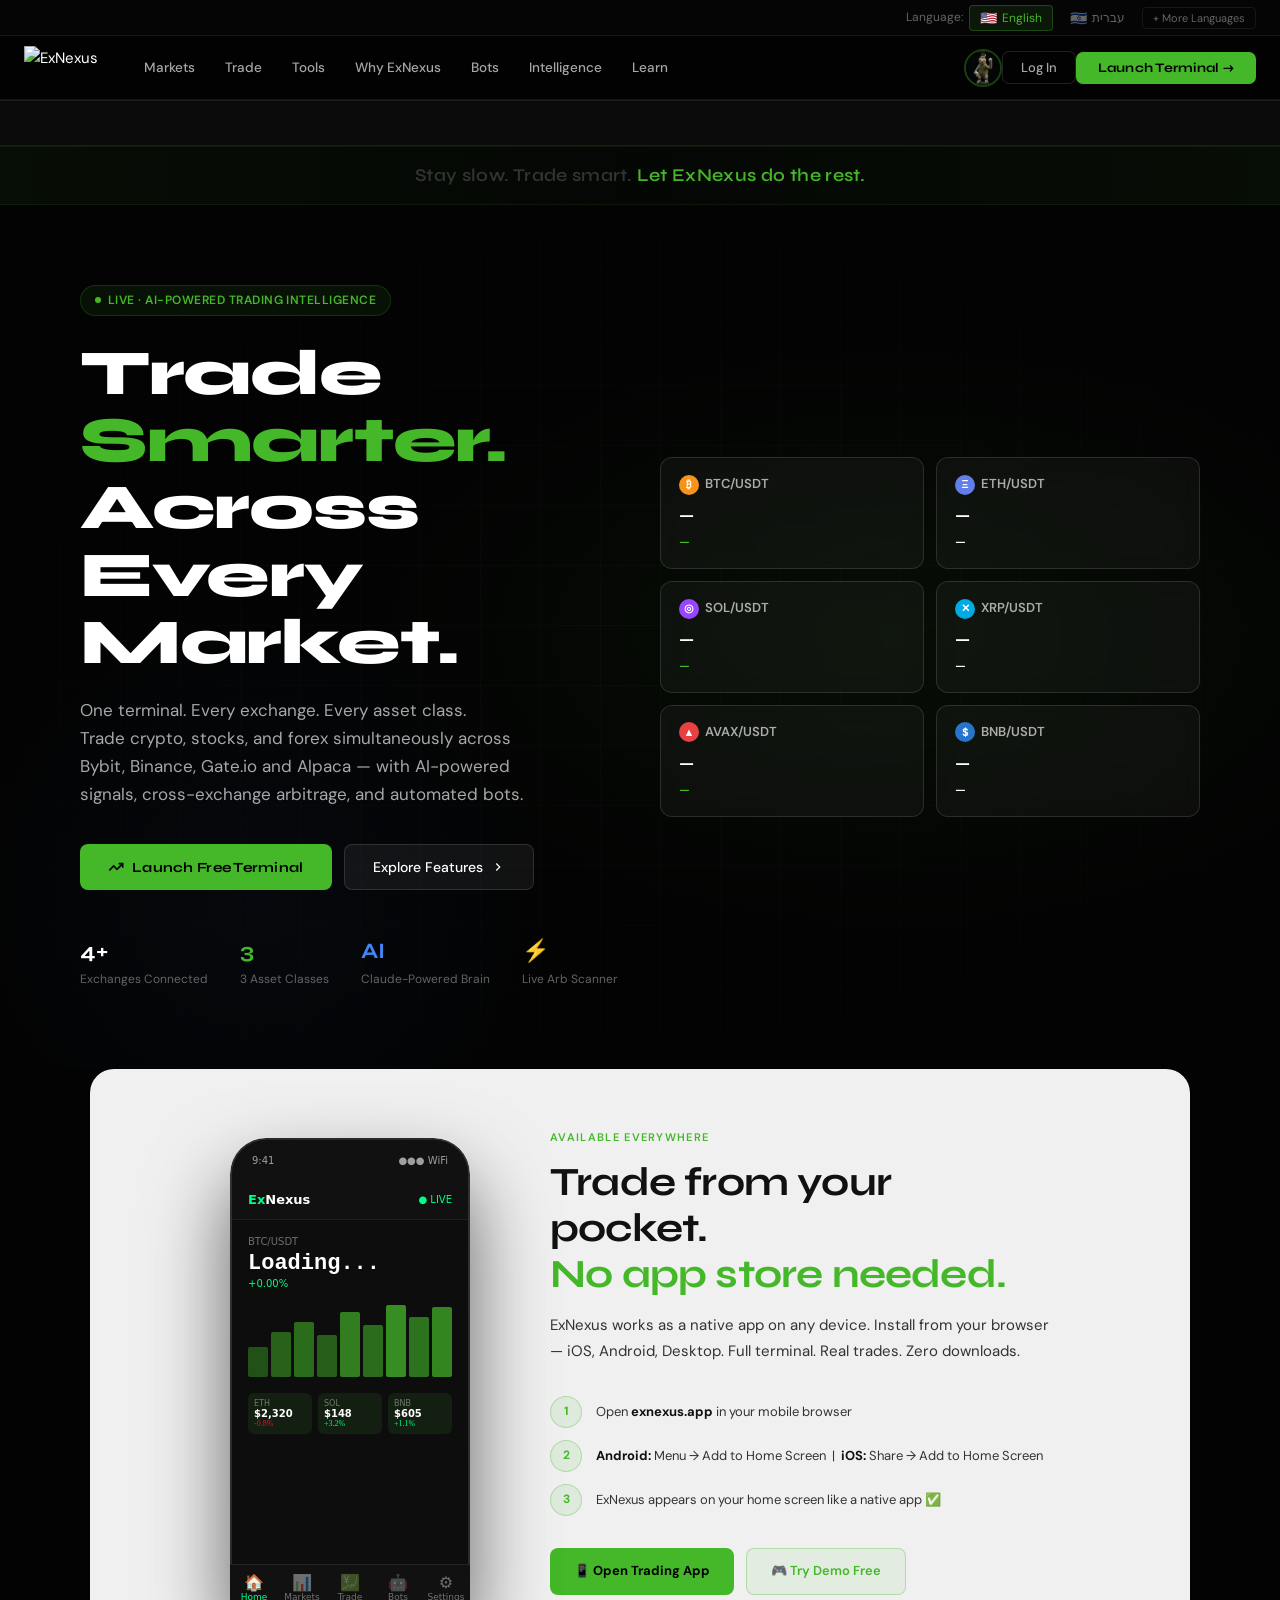
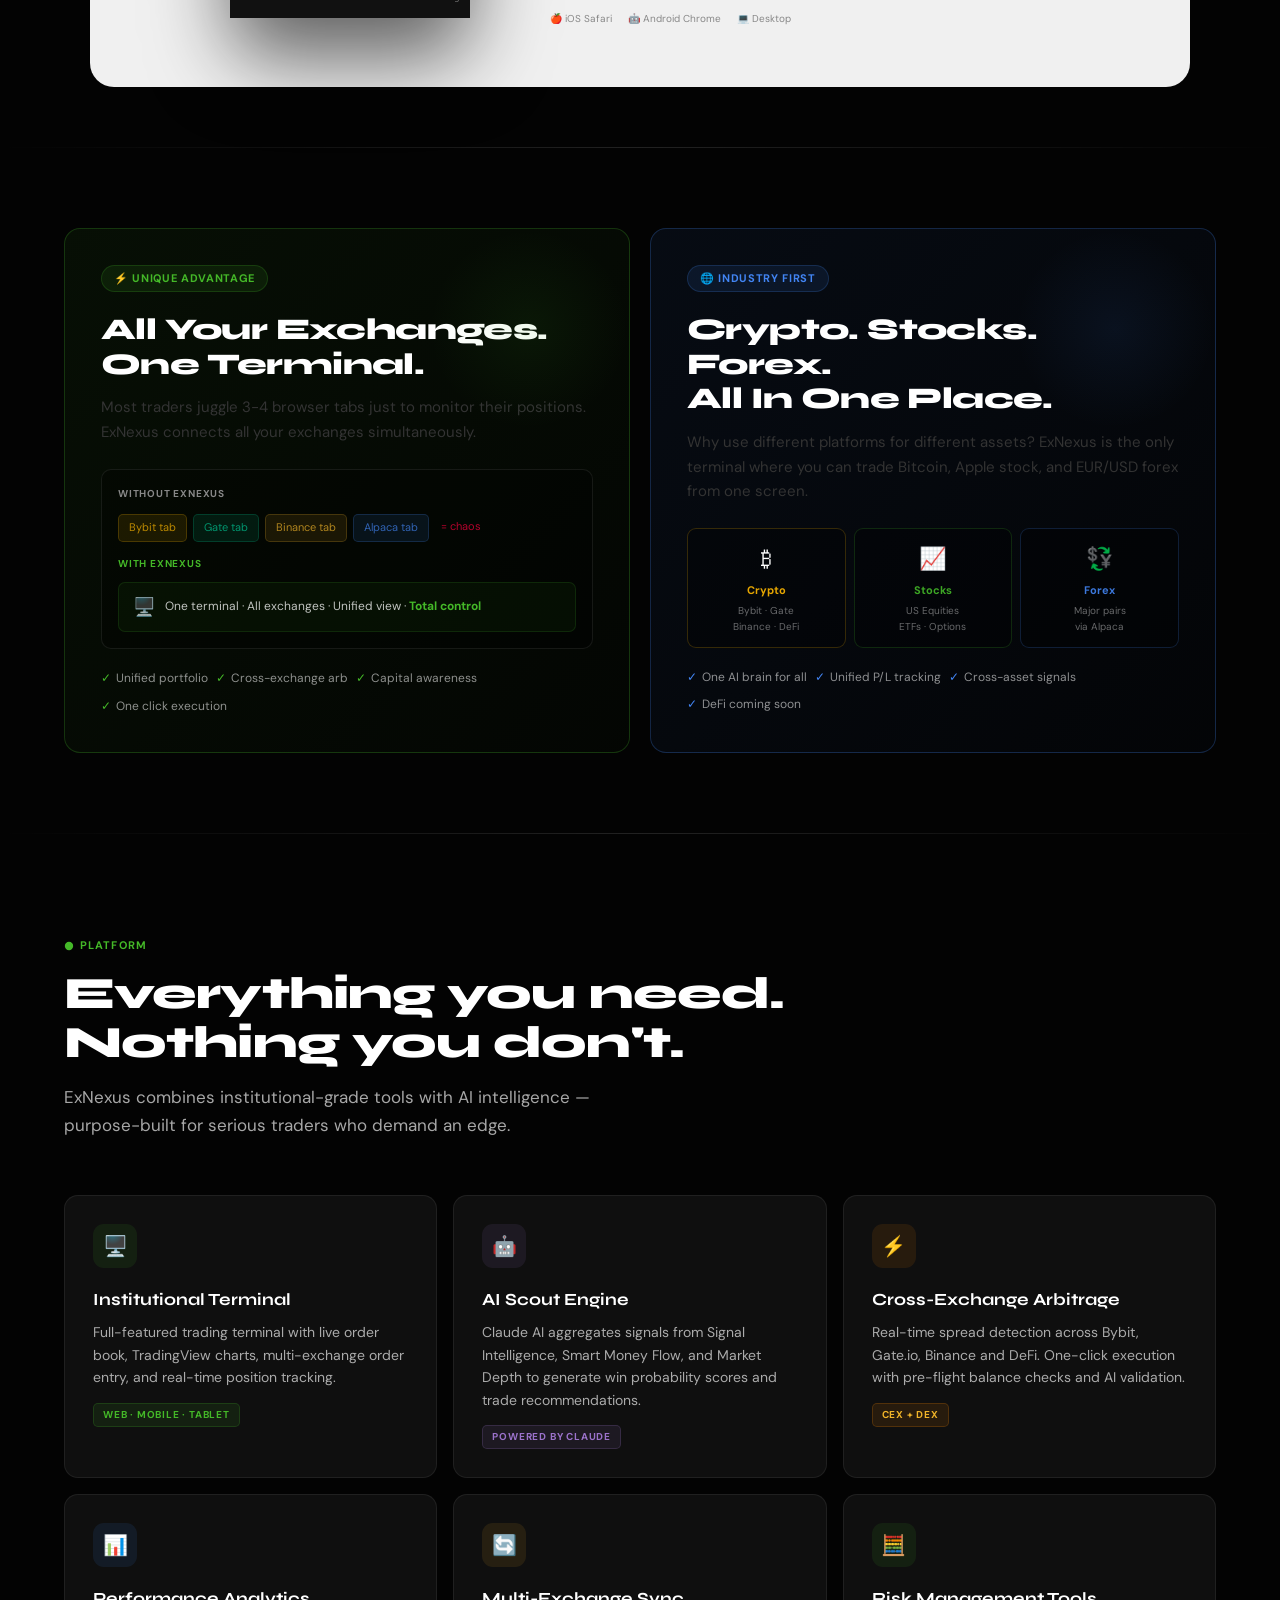
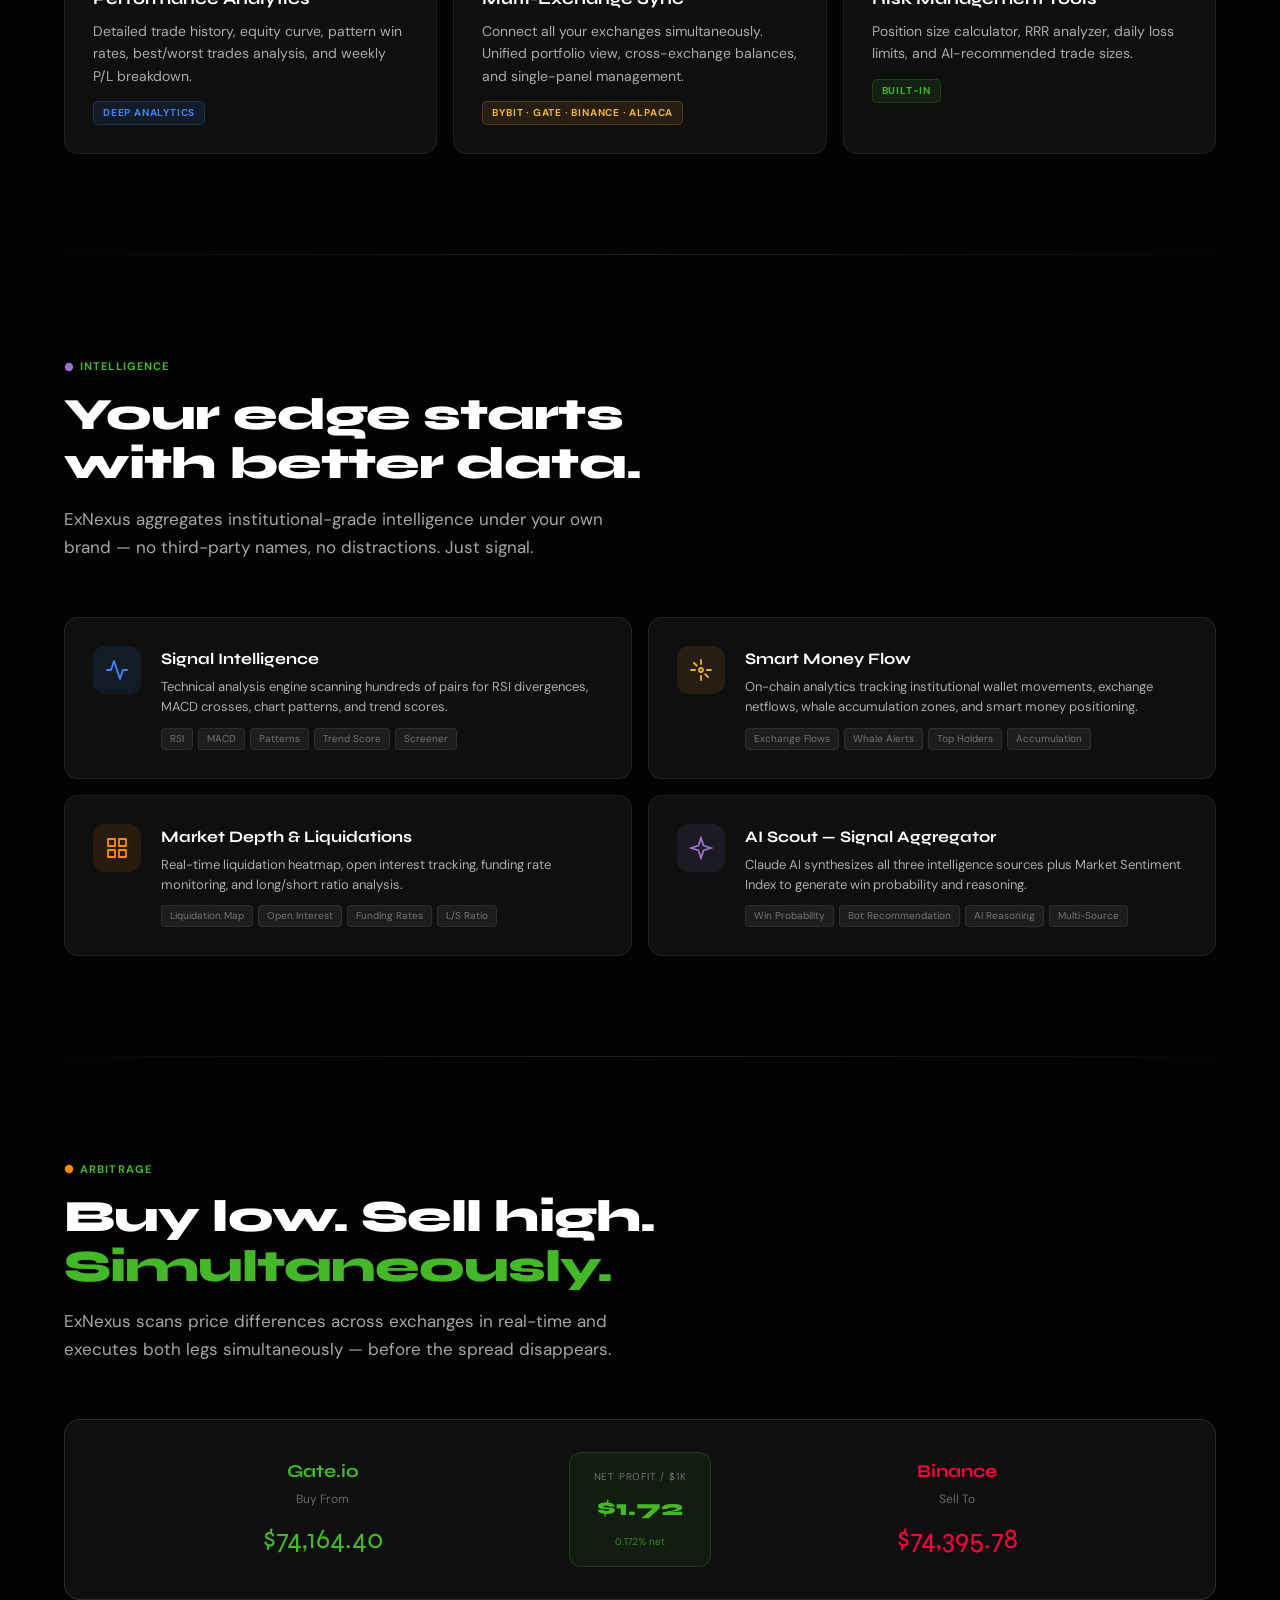
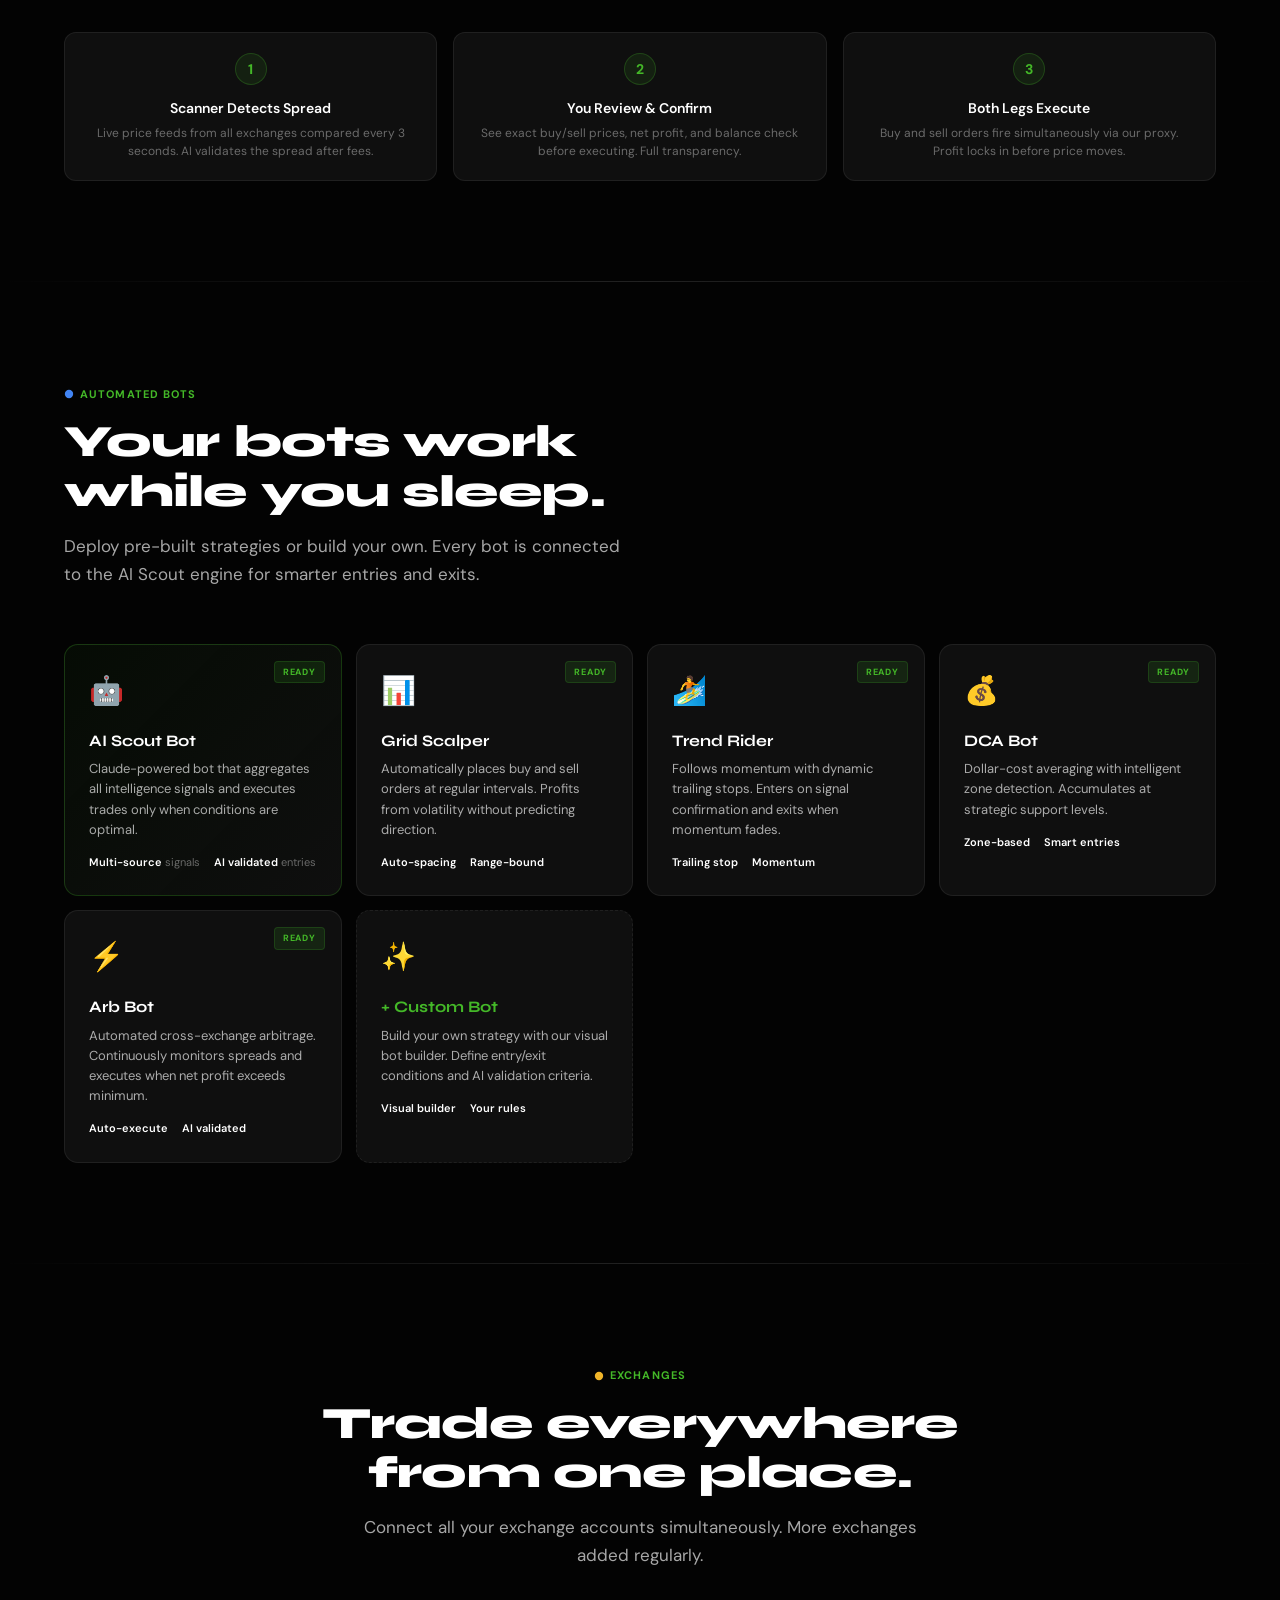
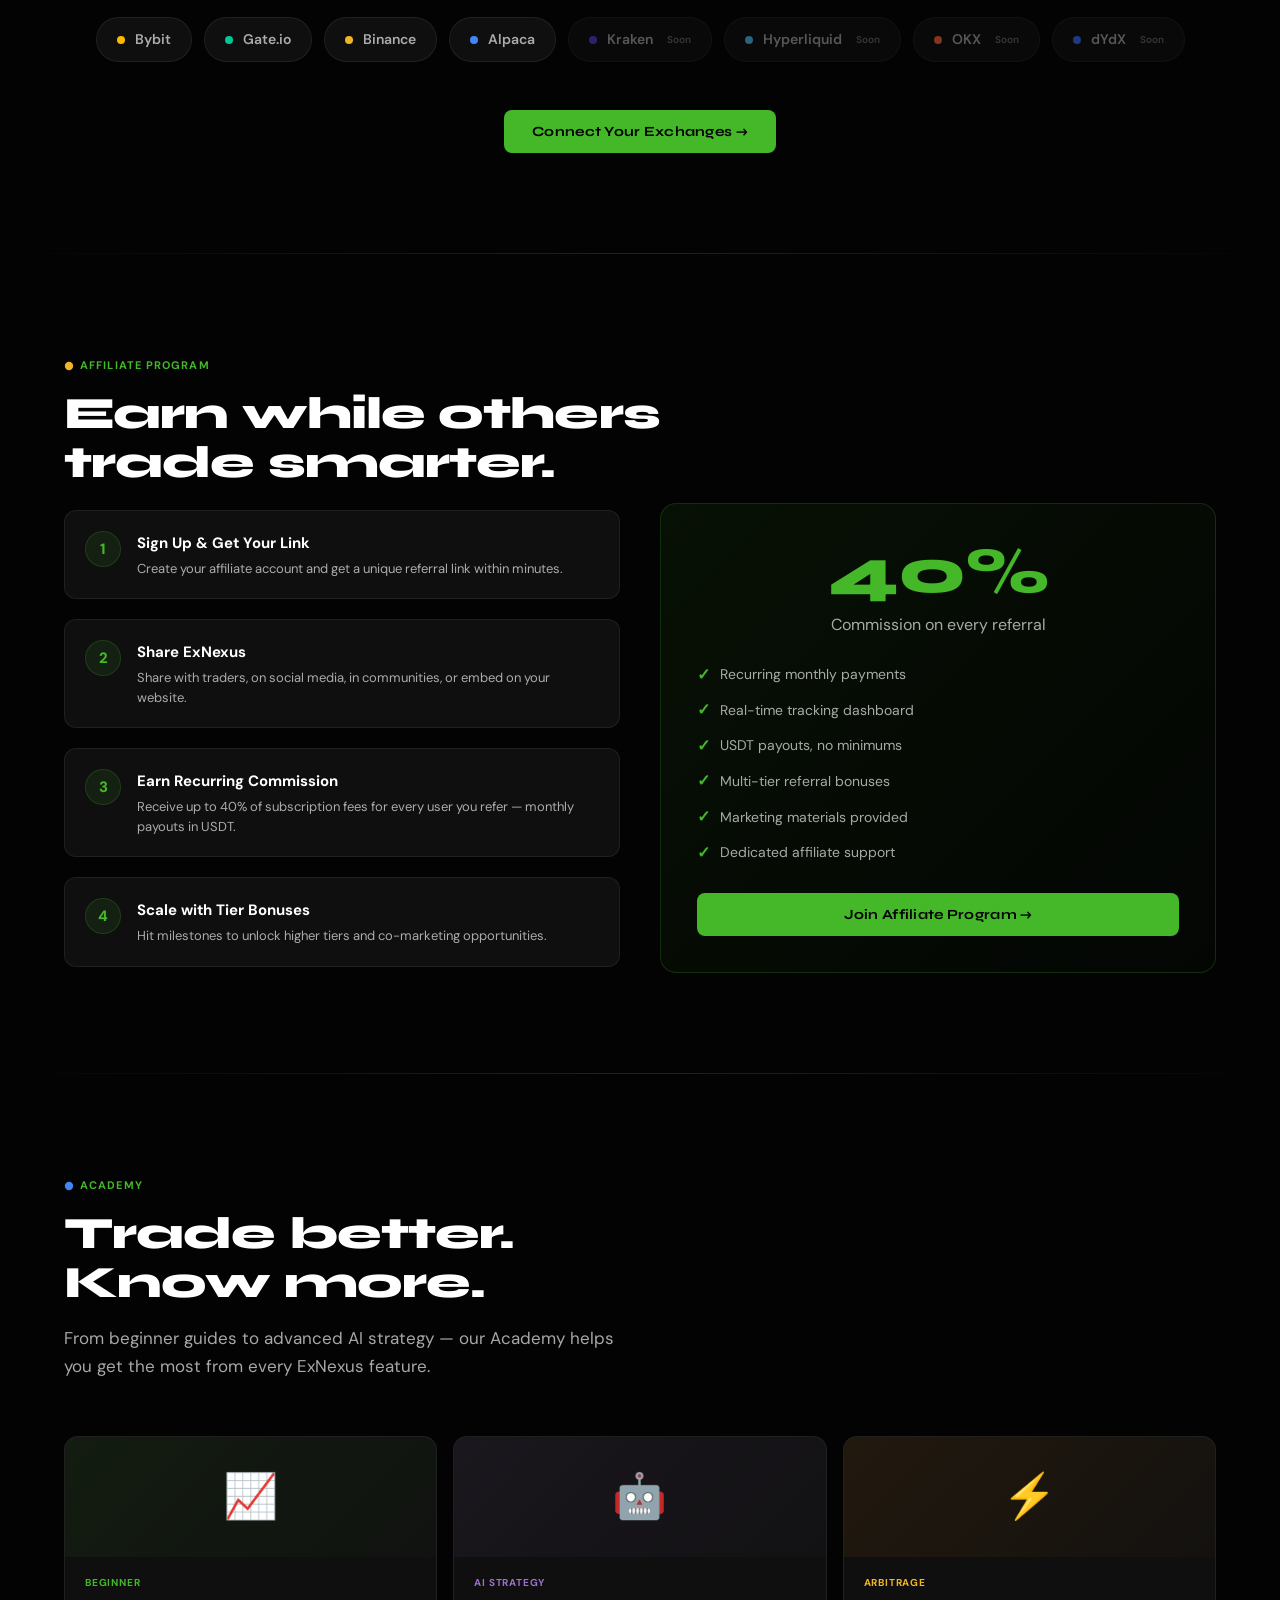
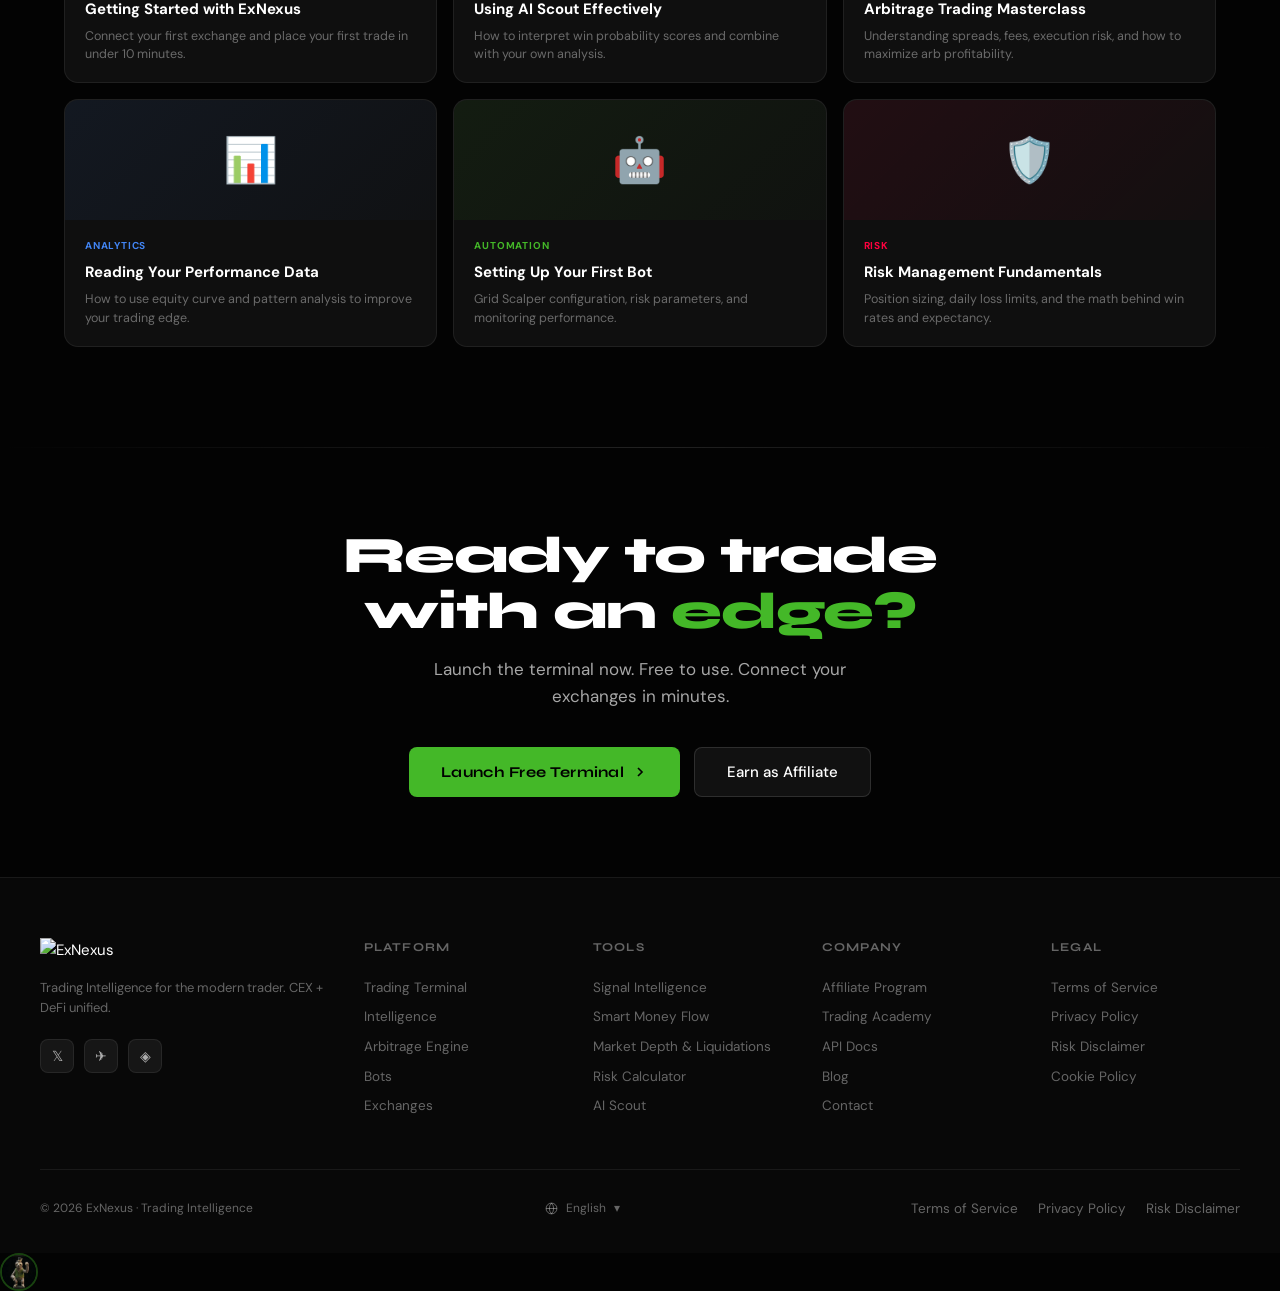
==== commit e93e3026: "Add files via upload" ====
--- a/index.html
+++ b/index.html
@@ -795,7 +795,7 @@
             font-family:'Syne',sans-serif;
             font-size:clamp(14px,2vw,18px);
             font-weight:600;
-            color:rgba(255,255,255,0.7);
+            color:#333;
             letter-spacing:0.02em;
         }
         #slogan-bar span{ color:var(--neon); }
@@ -952,25 +952,8 @@
         <div id="sloth-glow"></div>
         <div id="sloth-bubble">Hey! Ask me anything 🎩</div>
     </div>
-    <div style="display:flex;align-items:center;gap:6px;margin-right:8px;">
-    <div style="position:relative;">
-      <button id="site-globe-btn" onclick="toggleSiteGlobe()" title="Language" style="background:rgba(255,255,255,0.06);border:1px solid rgba(255,255,255,0.1);color:rgba(255,255,255,0.7);border-radius:8px;width:36px;height:36px;font-size:17px;cursor:pointer;display:flex;align-items:center;justify-content:center;">🌐</button>
-      <div id="site-globe-menu" style="display:none;position:absolute;right:0;top:44px;background:#1a1a1a;border:1px solid rgba(255,255,255,0.12);border-radius:10px;overflow:hidden;z-index:99999;min-width:160px;box-shadow:0 8px 24px rgba(0,0,0,0.5);">
-        <div style="padding:8px 12px;font-size:10px;color:rgba(255,255,255,0.3);text-transform:uppercase;border-bottom:1px solid rgba(255,255,255,0.06);">Language</div>
-        <div onclick="setLang('en');closeSiteGlobe()" class="site-lang-opt" style="padding:9px 14px;font-size:13px;color:rgba(255,255,255,0.75);cursor:pointer;display:flex;align-items:center;gap:8px;">🇺🇸 English</div>
-        <div onclick="setLang('he');closeSiteGlobe()" class="site-lang-opt" style="padding:9px 14px;font-size:13px;color:rgba(255,255,255,0.75);cursor:pointer;display:flex;align-items:center;gap:8px;">🇮🇱 עברית</div>
-        <div onclick="setLang('ar');closeSiteGlobe()" class="site-lang-opt" style="padding:9px 14px;font-size:13px;color:rgba(255,255,255,0.75);cursor:pointer;display:flex;align-items:center;gap:8px;">🇸🇦 العربية</div>
-        <div onclick="setLang('es');closeSiteGlobe()" class="site-lang-opt" style="padding:9px 14px;font-size:13px;color:rgba(255,255,255,0.75);cursor:pointer;display:flex;align-items:center;gap:8px;">🇪🇸 Español</div>
-        <div onclick="setLang('fr');closeSiteGlobe()" class="site-lang-opt" style="padding:9px 14px;font-size:13px;color:rgba(255,255,255,0.75);cursor:pointer;display:flex;align-items:center;gap:8px;">🇫🇷 Français</div>
-        <div onclick="setLang('ru');closeSiteGlobe()" class="site-lang-opt" style="padding:9px 14px;font-size:13px;color:rgba(255,255,255,0.75);cursor:pointer;display:flex;align-items:center;gap:8px;">🇷🇺 Русский</div>
-        <div onclick="setLang('zh');closeSiteGlobe()" class="site-lang-opt" style="padding:9px 14px;font-size:13px;color:rgba(255,255,255,0.75);cursor:pointer;display:flex;align-items:center;gap:8px;">🇨🇳 中文</div>
-        <div onclick="setLang('tr');closeSiteGlobe()" class="site-lang-opt" style="padding:9px 14px;font-size:13px;color:rgba(255,255,255,0.75);cursor:pointer;display:flex;align-items:center;gap:8px;">🇹🇷 Türkçe</div>
-      </div>
-    </div>
-    <div id="sloth-nav-btn" onclick="toggleSlothChat()" title="Ask Ex anything..." style="width:44px;height:44px;cursor:pointer;border-radius:50%;overflow:hidden;border:2px solid rgba(68,184,40,0.6);box-shadow:0 0 8px rgba(68,184,40,0.25);transition:all .2s;flex-shrink:0;" onmouseover="this.style.borderColor='#44B828';this.style.boxShadow='0 0 14px rgba(68,184,40,0.5)';this.style.transform='scale(1.1)'" onmouseout="this.style.borderColor='rgba(68,184,40,0.6)';this.style.boxShadow='0 0 8px rgba(68,184,40,0.25)';this.style.transform='scale(1)'">
-      <img src="[data-uri]" alt="Ex" style="width:100%;height:100%;object-fit:cover;">
-    </div>
-</div>
+    
+    </div>
 <button class="btn-login" onclick="launchTerminal()" data-i18n="btn_login">Sign In / Up</button>
     <button class="btn-launch" onclick="launchTerminal()" data-i18n="btn_launch">Launch Terminal →</button>
     <button id="mob-menu-btn" onclick="toggleMobMenu()">
@@ -1102,21 +1085,21 @@
     </div>
     <div style="flex:1;min-width:300px;max-width:500px;">
       <div style="font-size:11px;font-weight:600;color:#44B828;text-transform:uppercase;letter-spacing:.12em;margin-bottom:12px;">Available Everywhere</div>
-      <h2 style="font-family:'Syne',sans-serif;font-size:clamp(24px,4vw,40px);font-weight:700;line-height:1.15;margin-bottom:16px;">Trade from your pocket.<br><span style="color:#44B828;">No app store needed.</span></h2>
-      <p style="font-size:15px;color:rgba(255,255,255,0.65);line-height:1.7;margin-bottom:32px;">ExNexus works as a native app on any device. Install from your browser — iOS, Android, Desktop. Full terminal. Real trades. Zero downloads.</p>
+      <h2 style="font-family:'Syne',sans-serif;font-size:clamp(24px,4vw,40px);font-weight:700;line-height:1.15;margin-bottom:16px;color:#111;">Trade from your pocket.<br><span style="color:#44B828;">No app store needed.</span></h2>
+      <p style="font-size:15px;color:#333;line-height:1.7;margin-bottom:32px;">ExNexus works as a native app on any device. Install from your browser — iOS, Android, Desktop. Full terminal. Real trades. Zero downloads.</p>
       <div style="display:flex;flex-direction:column;gap:12px;margin-bottom:32px;">
-        <div style="display:flex;align-items:center;gap:14px;"><div style="width:32px;height:32px;border-radius:50%;background:rgba(68,184,40,0.1);border:1px solid rgba(68,184,40,0.3);display:flex;align-items:center;justify-content:center;font-size:12px;font-weight:700;color:#44B828;flex-shrink:0;">1</div><div style="font-size:13px;color:rgba(255,255,255,0.7);">Open <strong style="color:#fff;">exnexus.app</strong> in your mobile browser</div></div>
-        <div style="display:flex;align-items:center;gap:14px;"><div style="width:32px;height:32px;border-radius:50%;background:rgba(68,184,40,0.1);border:1px solid rgba(68,184,40,0.3);display:flex;align-items:center;justify-content:center;font-size:12px;font-weight:700;color:#44B828;flex-shrink:0;">2</div><div style="font-size:13px;color:rgba(255,255,255,0.7);"><strong style="color:#fff;">Android:</strong> Menu → Add to Home Screen &nbsp;|&nbsp; <strong style="color:#fff;">iOS:</strong> Share → Add to Home Screen</div></div>
-        <div style="display:flex;align-items:center;gap:14px;"><div style="width:32px;height:32px;border-radius:50%;background:rgba(68,184,40,0.1);border:1px solid rgba(68,184,40,0.3);display:flex;align-items:center;justify-content:center;font-size:12px;font-weight:700;color:#44B828;flex-shrink:0;">3</div><div style="font-size:13px;color:rgba(255,255,255,0.7);">ExNexus appears on your home screen like a native app ✅</div></div>
+        <div style="display:flex;align-items:center;gap:14px;"><div style="width:32px;height:32px;border-radius:50%;background:rgba(68,184,40,0.1);border:1px solid rgba(68,184,40,0.3);display:flex;align-items:center;justify-content:center;font-size:12px;font-weight:700;color:#44B828;flex-shrink:0;">1</div><div style="font-size:13px;color:#333;">Open <strong style="color:#111;">exnexus.app</strong> in your mobile browser</div></div>
+        <div style="display:flex;align-items:center;gap:14px;"><div style="width:32px;height:32px;border-radius:50%;background:rgba(68,184,40,0.1);border:1px solid rgba(68,184,40,0.3);display:flex;align-items:center;justify-content:center;font-size:12px;font-weight:700;color:#44B828;flex-shrink:0;">2</div><div style="font-size:13px;color:#333;"><strong style="color:#111;">Android:</strong> Menu → Add to Home Screen &nbsp;|&nbsp; <strong style="color:#111;">iOS:</strong> Share → Add to Home Screen</div></div>
+        <div style="display:flex;align-items:center;gap:14px;"><div style="width:32px;height:32px;border-radius:50%;background:rgba(68,184,40,0.1);border:1px solid rgba(68,184,40,0.3);display:flex;align-items:center;justify-content:center;font-size:12px;font-weight:700;color:#44B828;flex-shrink:0;">3</div><div style="font-size:13px;color:#333;">ExNexus appears on your home screen like a native app ✅</div></div>
       </div>
       <div style="display:flex;gap:12px;flex-wrap:wrap;margin-bottom:16px;">
         <a href="https://exnexus.app/terminal.html" style="display:inline-flex;align-items:center;gap:8px;background:#44B828;color:#000;font-weight:700;font-size:13px;padding:12px 24px;border-radius:8px;text-decoration:none;">📱 Open Trading App</a>
         <a href="https://exnexus.app/terminal.html?demo=1" style="display:inline-flex;align-items:center;gap:8px;background:rgba(68,184,40,0.08);color:#44B828;border:1px solid rgba(68,184,40,0.3);font-weight:600;font-size:13px;padding:12px 24px;border-radius:8px;text-decoration:none;">🎮 Try Demo Free</a>
       </div>
       <div style="display:flex;gap:16px;flex-wrap:wrap;">
-        <span style="font-size:10px;color:rgba(255,255,255,0.35);">🍎 iOS Safari</span>
-        <span style="font-size:10px;color:rgba(255,255,255,0.35);">🤖 Android Chrome</span>
-        <span style="font-size:10px;color:rgba(255,255,255,0.35);">💻 Desktop</span>
+        <span style="font-size:10px;color:#888;">🍎 iOS Safari</span>
+        <span style="font-size:10px;color:#888;">🤖 Android Chrome</span>
+        <span style="font-size:10px;color:#888;">💻 Desktop</span>
       </div>
     </div>
   </div>
@@ -1137,10 +1120,10 @@
         ⚡ Unique Advantage
       </div>
       <h3 style="font-family:'Syne',sans-serif;font-size:clamp(22px,2.5vw,30px);font-weight:800;line-height:1.15;margin-bottom:14px;letter-spacing:-0.02em;" data-i18n="diff1_title">All Your Exchanges.<br>One Terminal.</h3>
-      <p style="font-size:15px;color:rgba(255,255,255,0.65);line-height:1.65;margin-bottom:24px;" data-i18n="diff1_desc">Most traders juggle 3-4 browser tabs just to monitor their positions. ExNexus connects all your exchanges simultaneously — see unified balances, execute across any exchange, and move capital intelligently between them.</p>
+      <p style="font-size:15px;color:#333;line-height:1.65;margin-bottom:24px;" data-i18n="diff1_desc">Most traders juggle 3-4 browser tabs just to monitor their positions. ExNexus connects all your exchanges simultaneously — see unified balances, execute across any exchange, and move capital intelligently between them.</p>
       <!-- Exchange comparison visual -->
       <div style="background:rgba(0,0,0,0.3);border:1px solid rgba(255,255,255,0.08);border-radius:10px;padding:16px;margin-bottom:20px;">
-        <div style="font-size:10px;font-weight:700;text-transform:uppercase;letter-spacing:.08em;color:rgba(255,255,255,0.35);margin-bottom:12px;">WITHOUT EXNEXUS</div>
+        <div style="font-size:10px;font-weight:700;text-transform:uppercase;letter-spacing:.08em;color:#888;margin-bottom:12px;">WITHOUT EXNEXUS</div>
         <div style="display:flex;gap:6px;flex-wrap:wrap;margin-bottom:14px;">
           <span style="background:rgba(255,184,0,0.1);border:1px solid rgba(255,184,0,0.2);border-radius:5px;padding:4px 10px;font-size:11px;color:rgba(255,184,0,0.7);">Bybit tab</span>
           <span style="background:rgba(0,200,150,0.1);border:1px solid rgba(0,200,150,0.2);border-radius:5px;padding:4px 10px;font-size:11px;color:rgba(0,200,150,0.7);">Gate tab</span>
@@ -1169,7 +1152,7 @@
         🌐 Industry First
       </div>
       <h3 style="font-family:'Syne',sans-serif;font-size:clamp(22px,2.5vw,30px);font-weight:800;line-height:1.15;margin-bottom:14px;letter-spacing:-0.02em;" data-i18n="diff2_title">Crypto. Stocks. Forex.<br>All In One Place.</h3>
-      <p style="font-size:15px;color:rgba(255,255,255,0.65);line-height:1.65;margin-bottom:24px;" data-i18n="diff2_desc">Why use different platforms for different assets? ExNexus is the only terminal where you can trade Bitcoin futures on Bybit, Apple stock on Alpaca, and EUR/USD forex — all from one screen, with one AI brain analyzing everything.</p>
+      <p style="font-size:15px;color:#333;line-height:1.65;margin-bottom:24px;" data-i18n="diff2_desc">Why use different platforms for different assets? ExNexus is the only terminal where you can trade Bitcoin futures on Bybit, Apple stock on Alpaca, and EUR/USD forex — all from one screen, with one AI brain analyzing everything.</p>
       <!-- Asset class visual -->
       <div style="display:grid;grid-template-columns:1fr 1fr 1fr;gap:8px;margin-bottom:20px;">
         <div style="background:rgba(0,0,0,0.3);border:1px solid rgba(255,184,0,0.2);border-radius:9px;padding:12px;text-align:center;">
@@ -2169,14 +2152,8 @@
 const _EX_SRC = '[data-uri]';
 let _slothBusy = false;
 
-function toggleSiteGlobe(){
-  const m=document.getElementById('site-globe-menu');
-  if(m) m.style.display = m.style.display==='none' ? 'block' : 'none';
-}
-function closeSiteGlobe(){
-  const m=document.getElementById('site-globe-menu');
-  if(m) m.style.display='none';
-}
+
+
 function toggleSlothChat(){
   const o=document.getElementById('sloth-chat-overlay');
   o.style.display = o.style.display==='flex' ? 'none' : 'flex';
@@ -2212,9 +2189,7 @@
 }
 document.addEventListener('click',e=>{
   const o=document.getElementById('sloth-chat-overlay');
-  const btn=document.getElementById('sloth-nav-btn');
-  if(o&&o.style.display==='flex'&&!o.contains(e.target)&&!btn?.contains(e.target)) o.style.display='none';
-  if(!e.target.closest('#site-globe-btn')&&!e.target.closest('#site-globe-menu')) closeSiteGlobe();
+  if(o&&o.style.display==='flex'&&!o.contains(e.target)) o.style.display='none';
 });
 
 /* Phone banner JS */
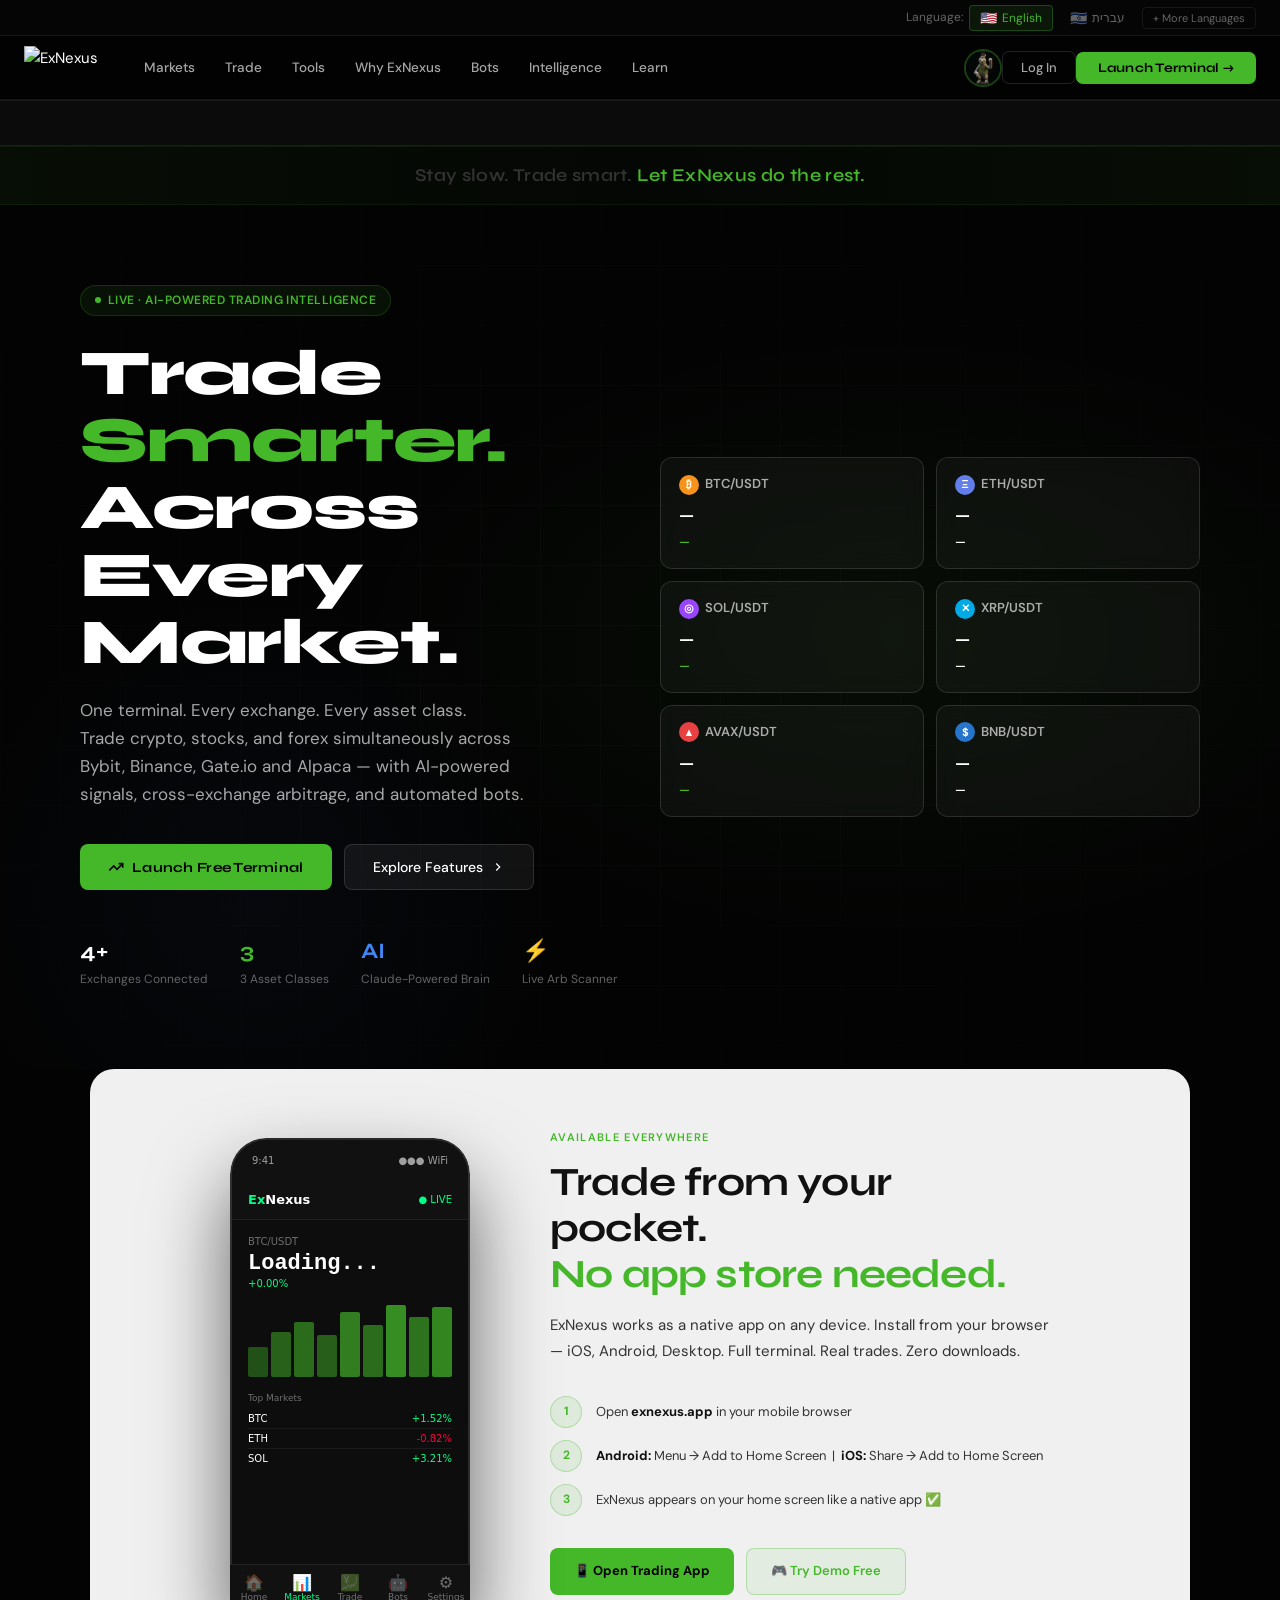
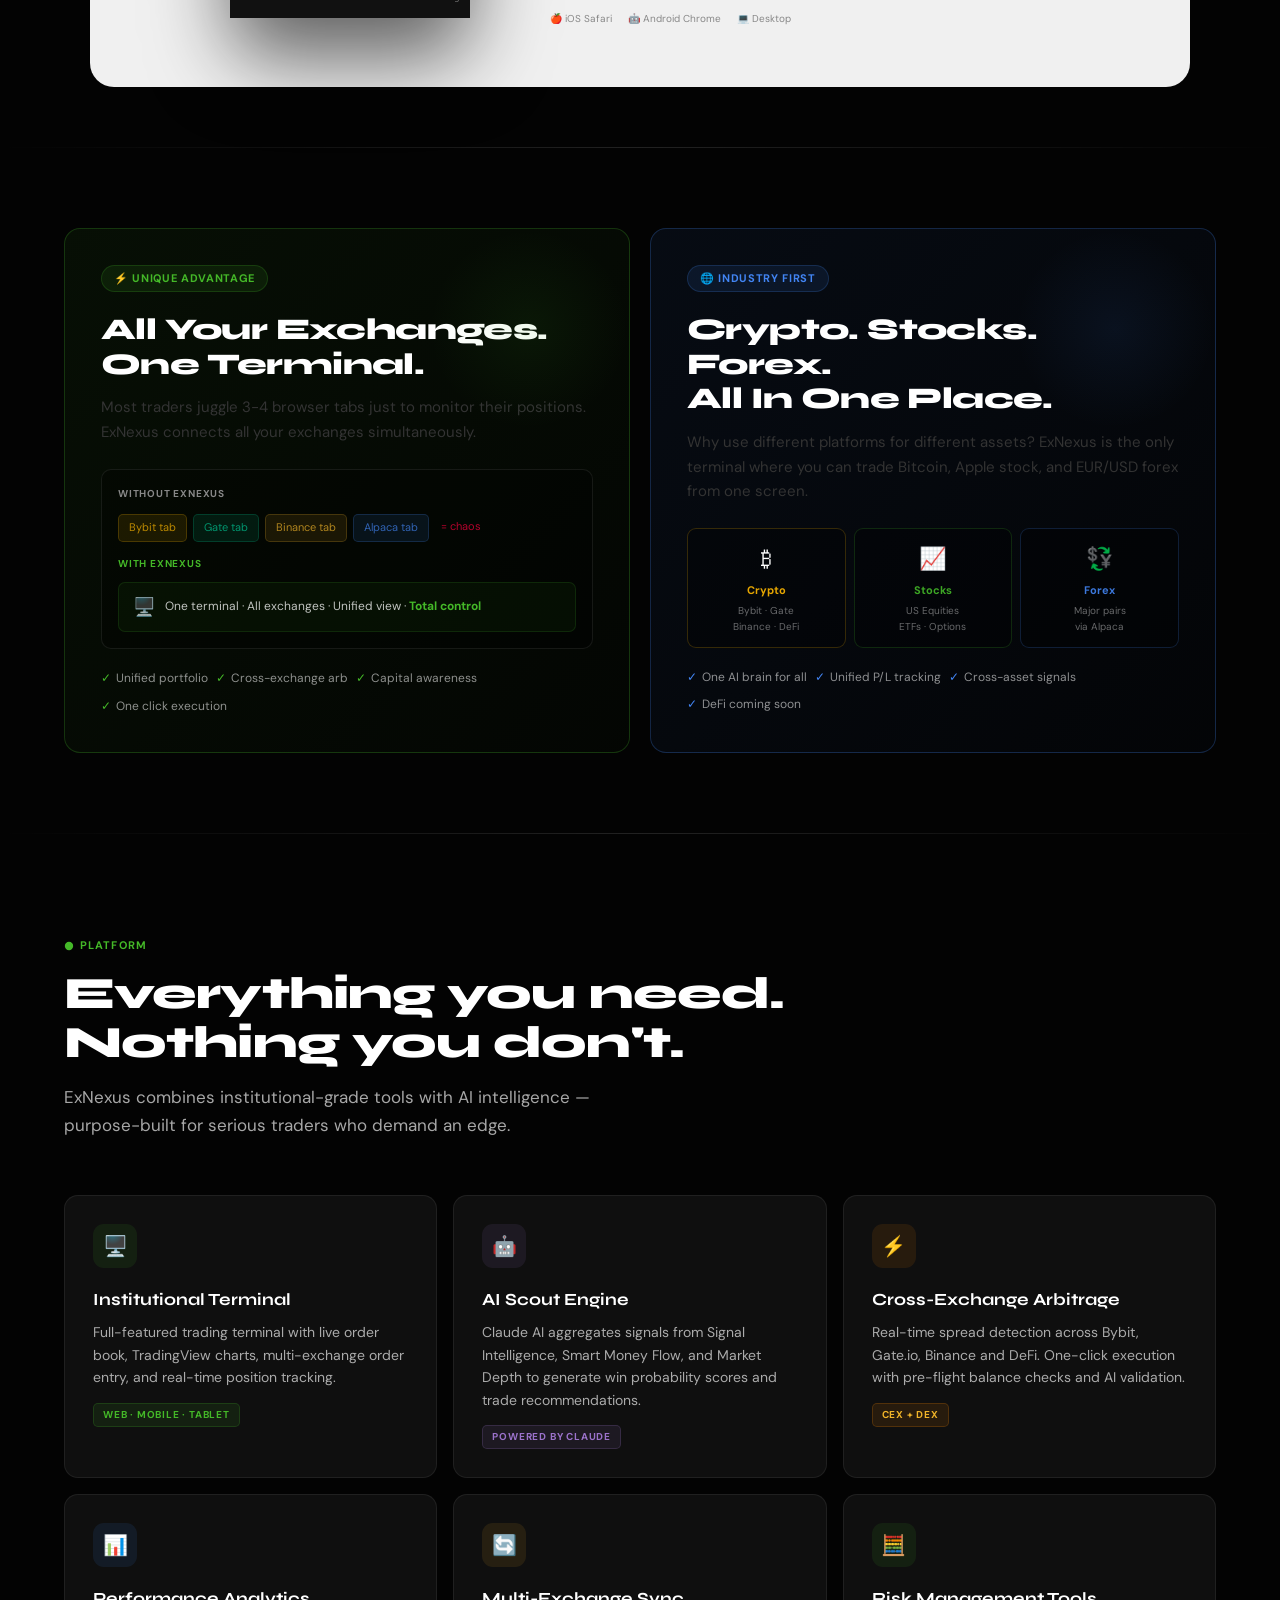
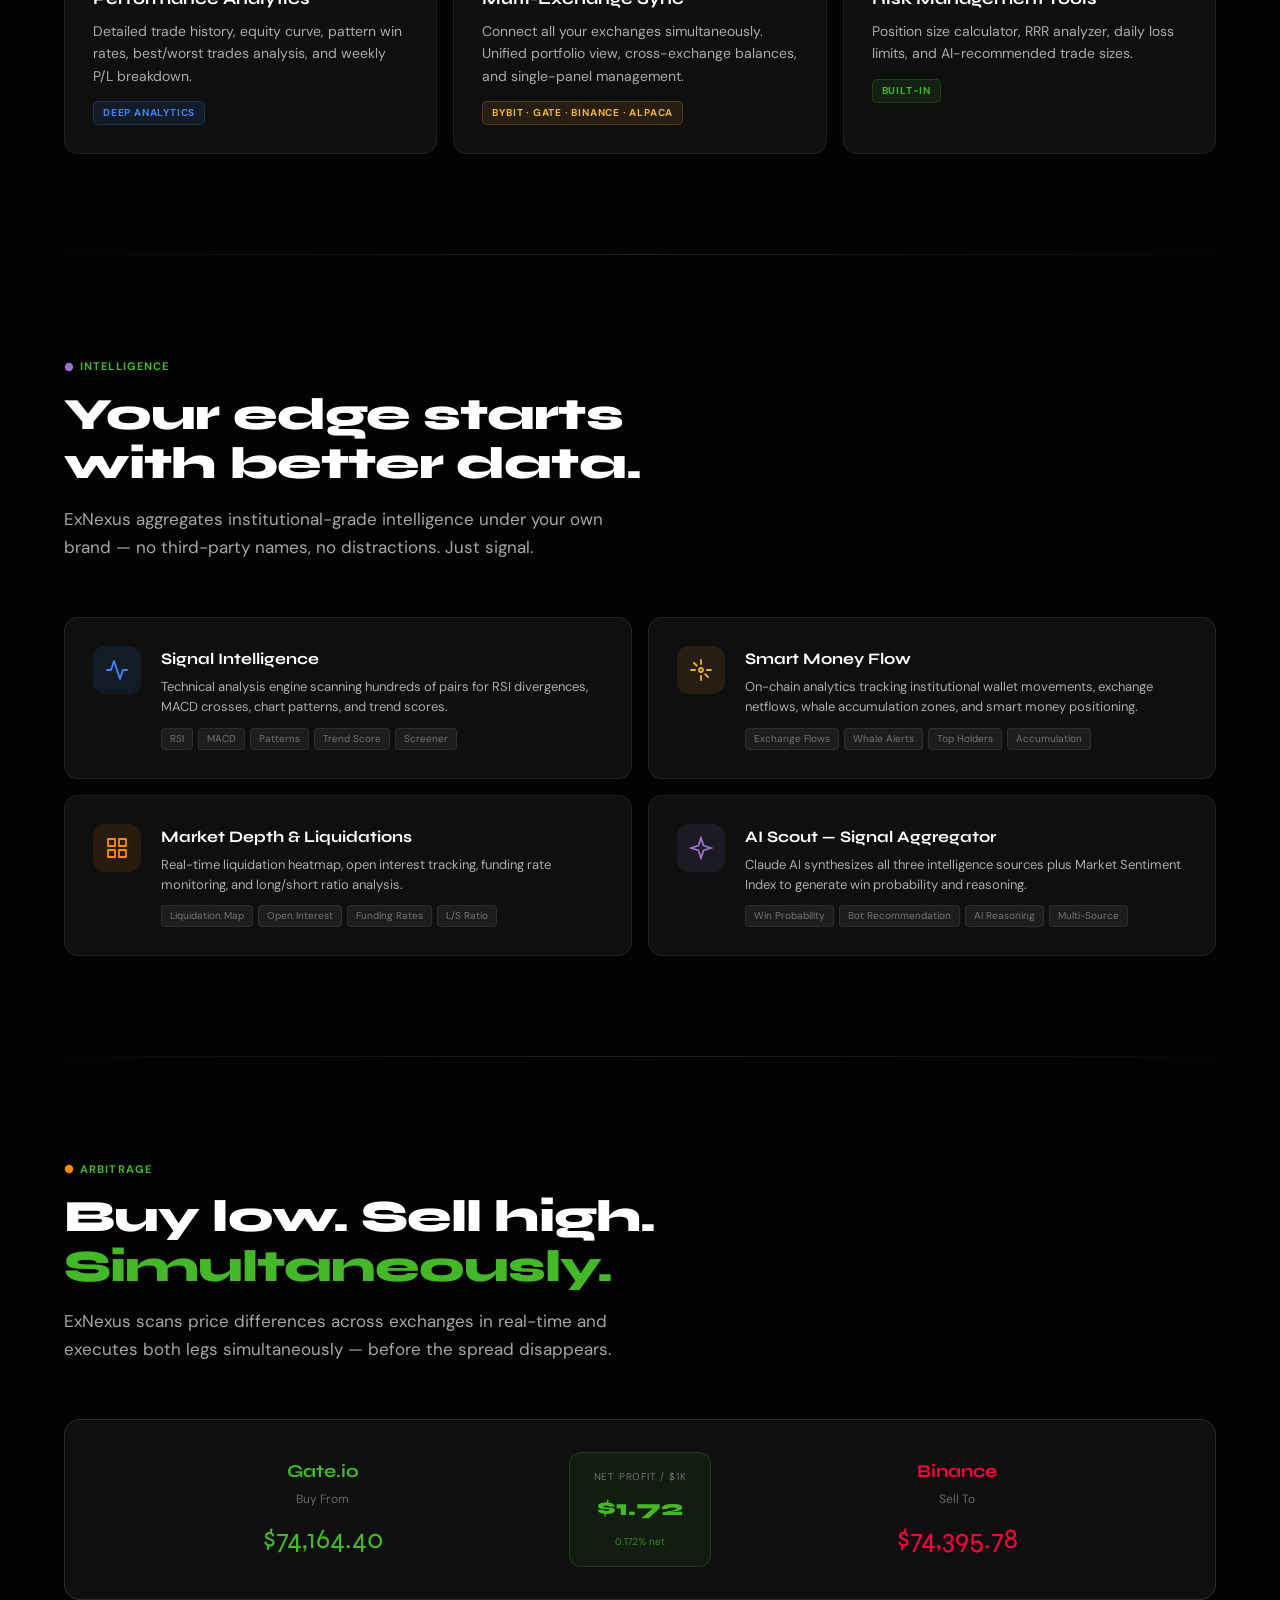
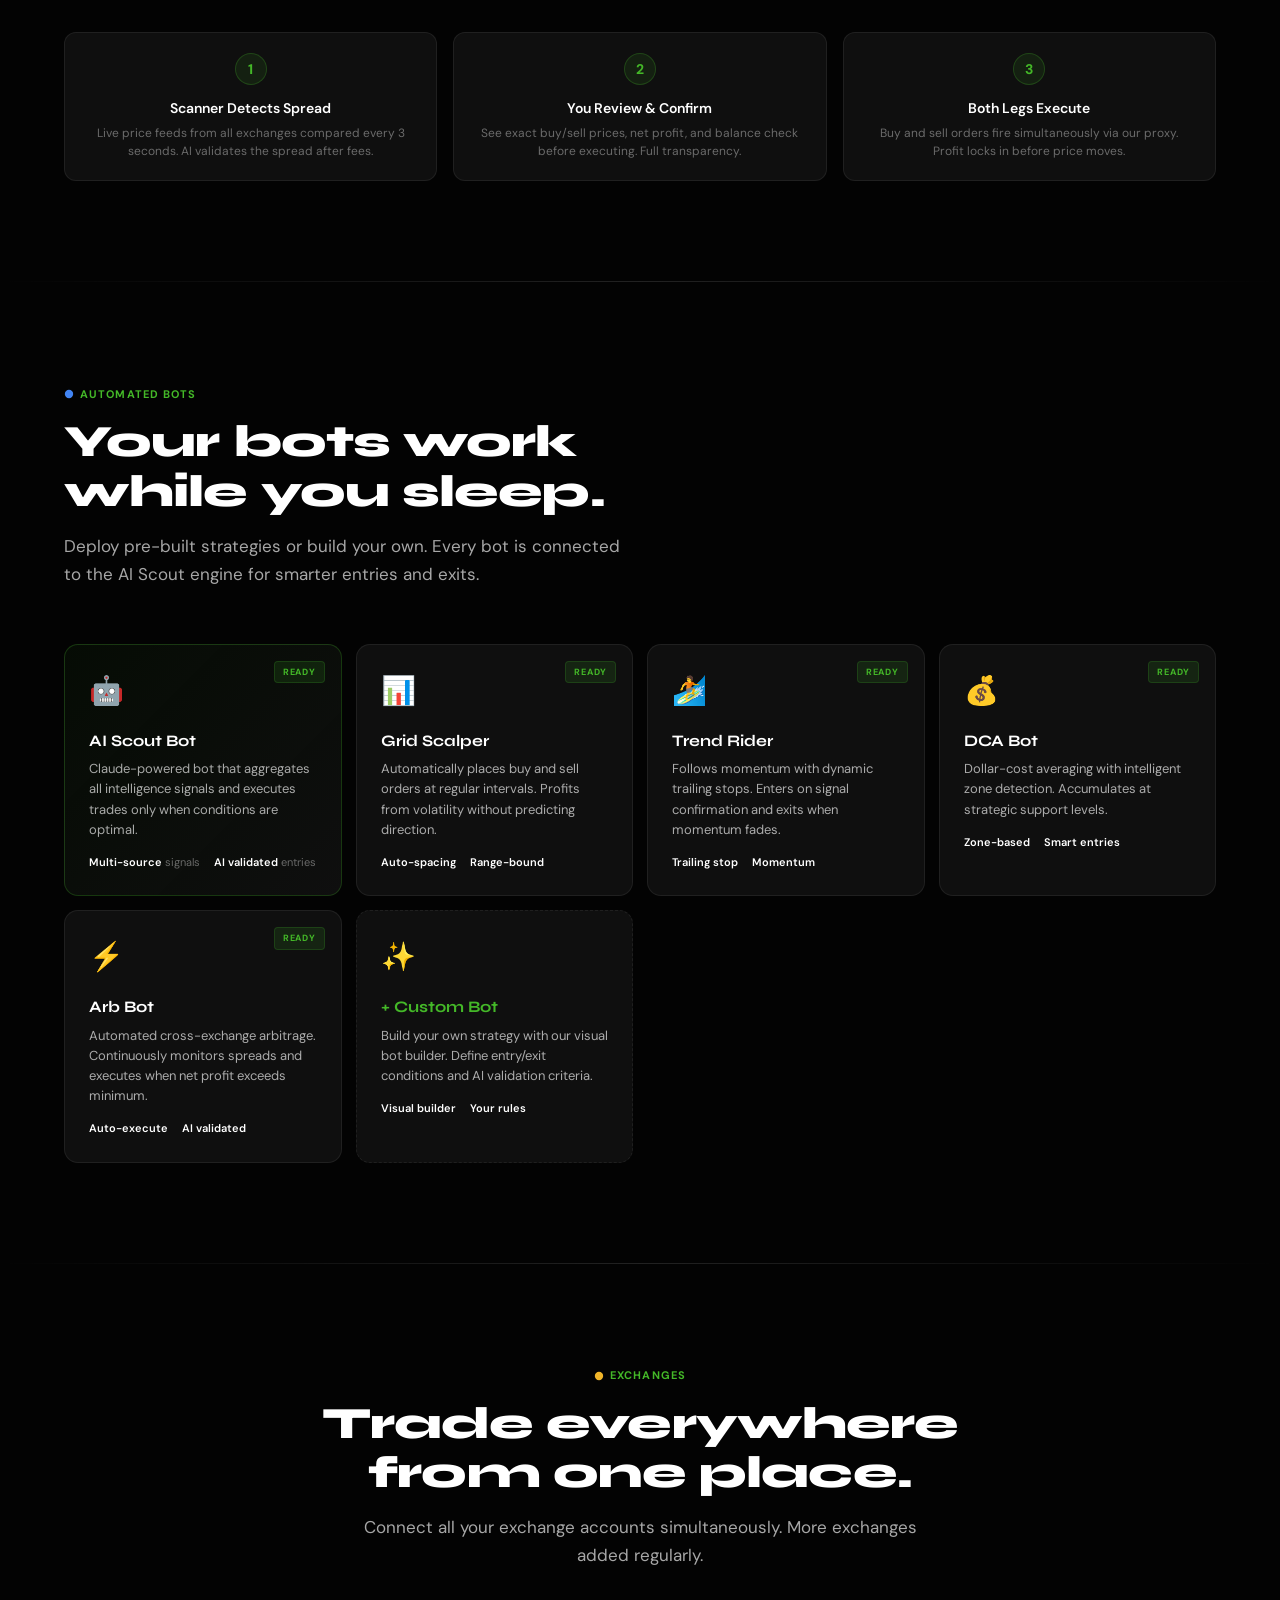
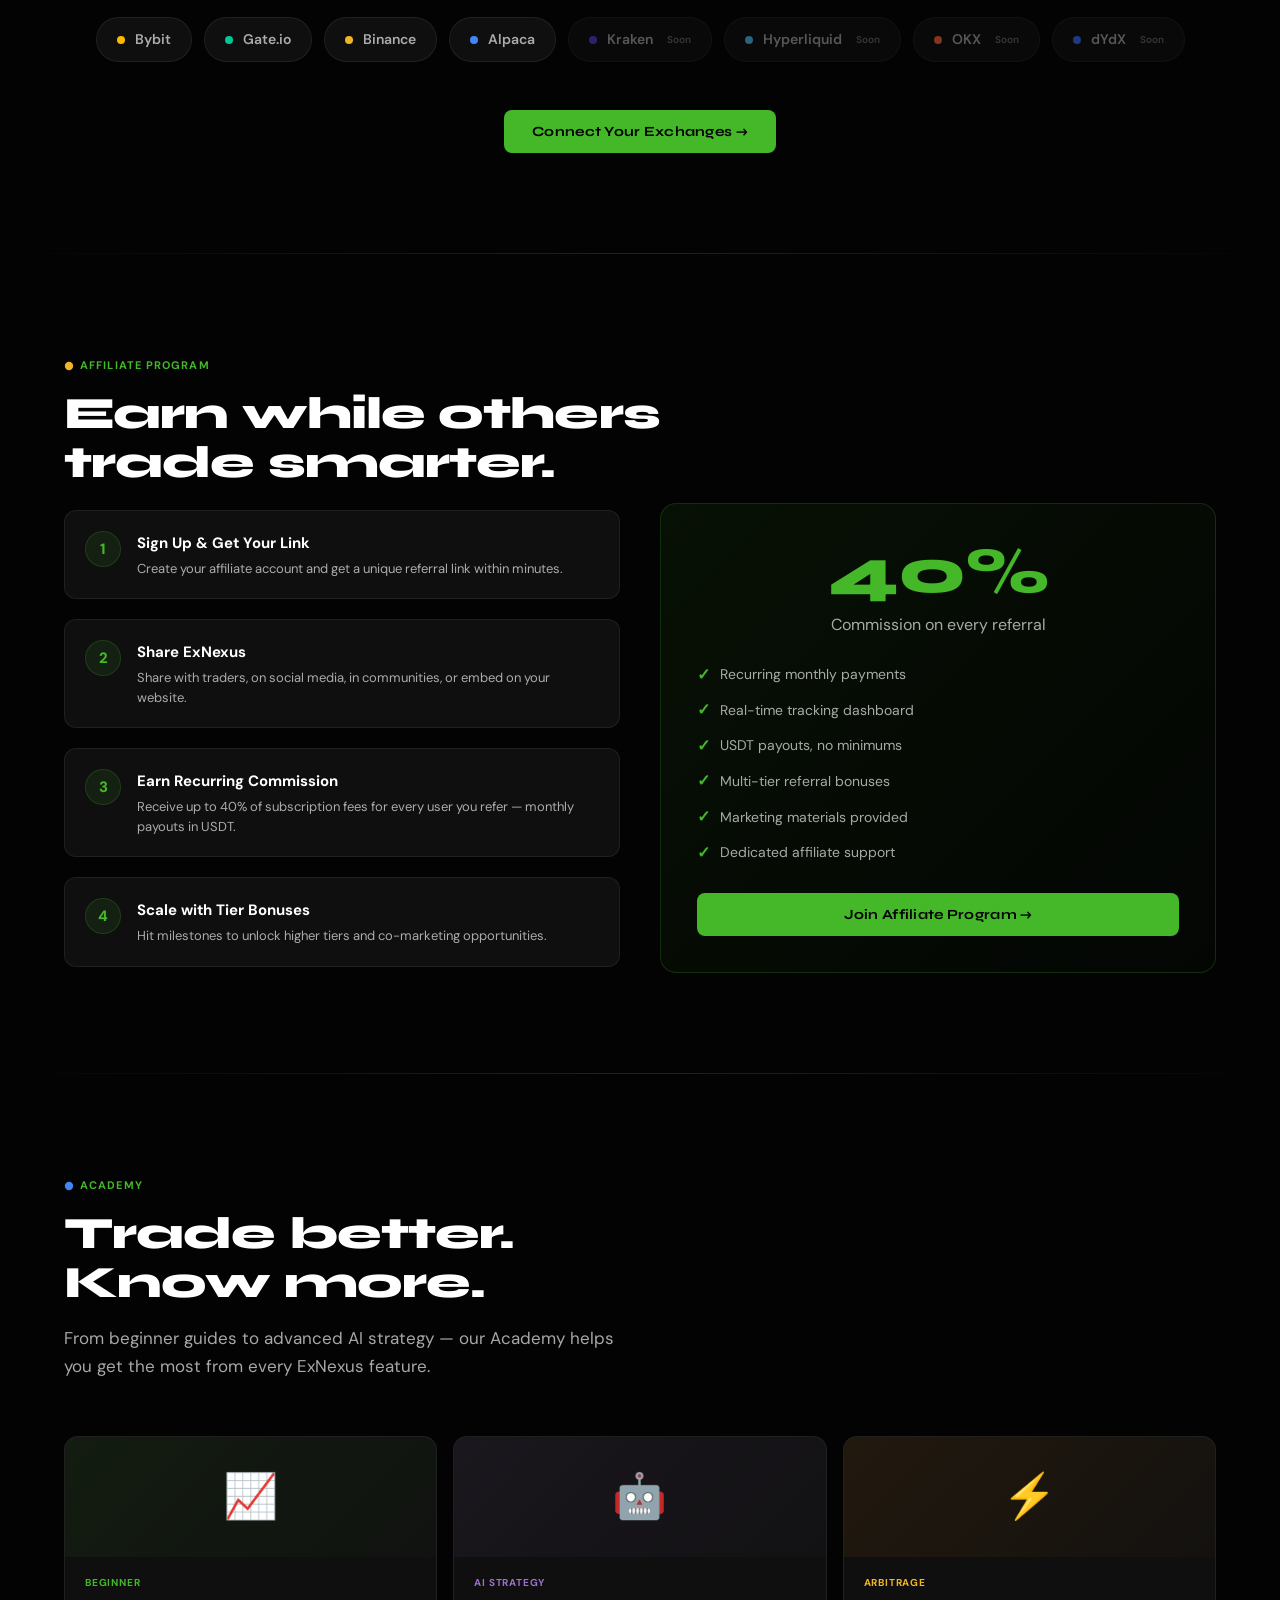
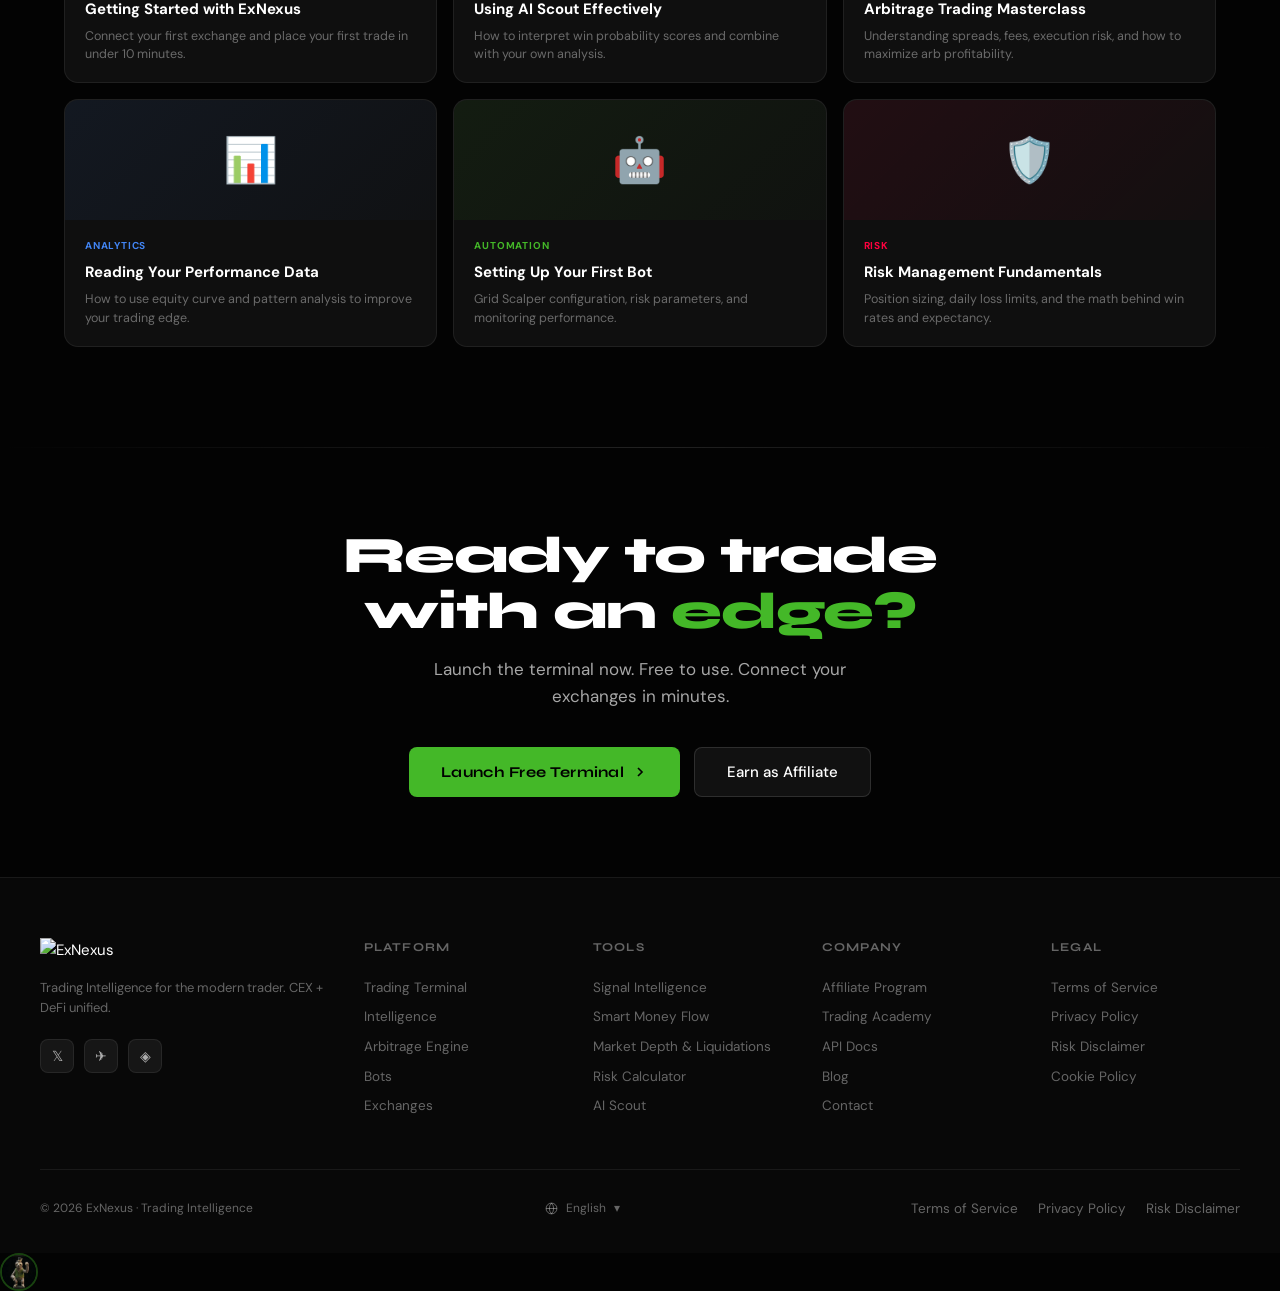
==== commit 3da3a6c8: "Update index.html" ====
--- a/index.html
+++ b/index.html
@@ -2,6 +2,7 @@
 <html lang="en" dir="ltr" id="html-root">
 <head>
 <meta charset="UTF-8">
+<script>
 <script>
 (function(){
     var host     = window.location.hostname;
@@ -9,20 +10,19 @@
     var w        = window.innerWidth || screen.width;
     var isMobile = w <= 1024 || /android|iphone|ipad|ipod|blackberry|iemobile|opera mini/i.test(ua);
 
-    // exnexus.app → always go to terminal
+    // exnexus.app → redirect to .co (Cloudflare edge rule catches this first; JS fallback)
     if(host === 'exnexus.app' || host === 'www.exnexus.app'){
-        window.location.replace('terminal.html');
+        window.location.replace('https://www.exnexus.co' + window.location.pathname + window.location.search);
         return;
     }
 
-    // Mobile/tablet on any domain → go to terminal
+    // Mobile/tablet on .co → /terminal/ (temporary until landing is mobile-responsive)
     if(isMobile && host !== 'localhost' && host !== '127.0.0.1'){
-        window.location.replace('terminal.html');
+        window.location.replace('/terminal/');
         return;
     }
 
-    // exnexus.co on desktop → show landing page (do nothing)
-    // pages.dev on desktop → show landing page (do nothing)
+    // Desktop on .co → show landing page (do nothing)
 })();
 </script>
 <meta name="viewport" content="width=device-width, initial-scale=1.0">
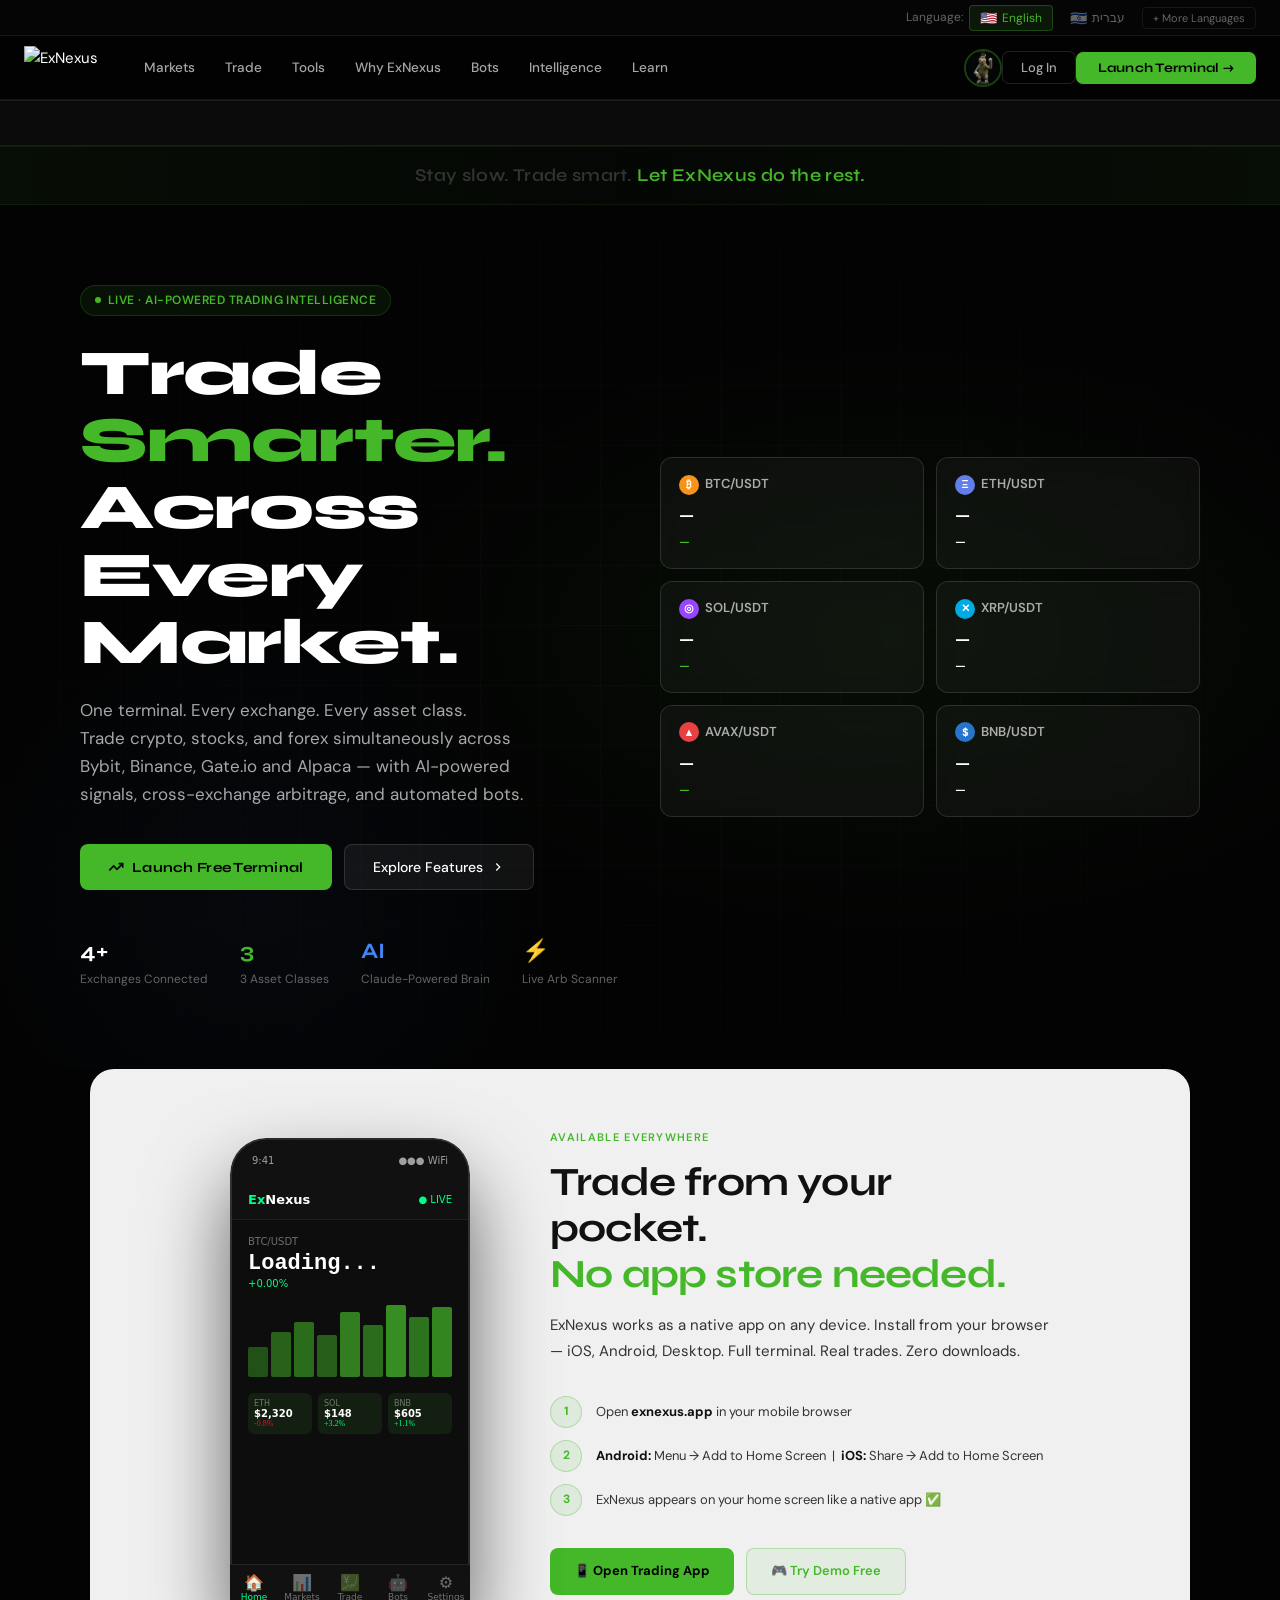
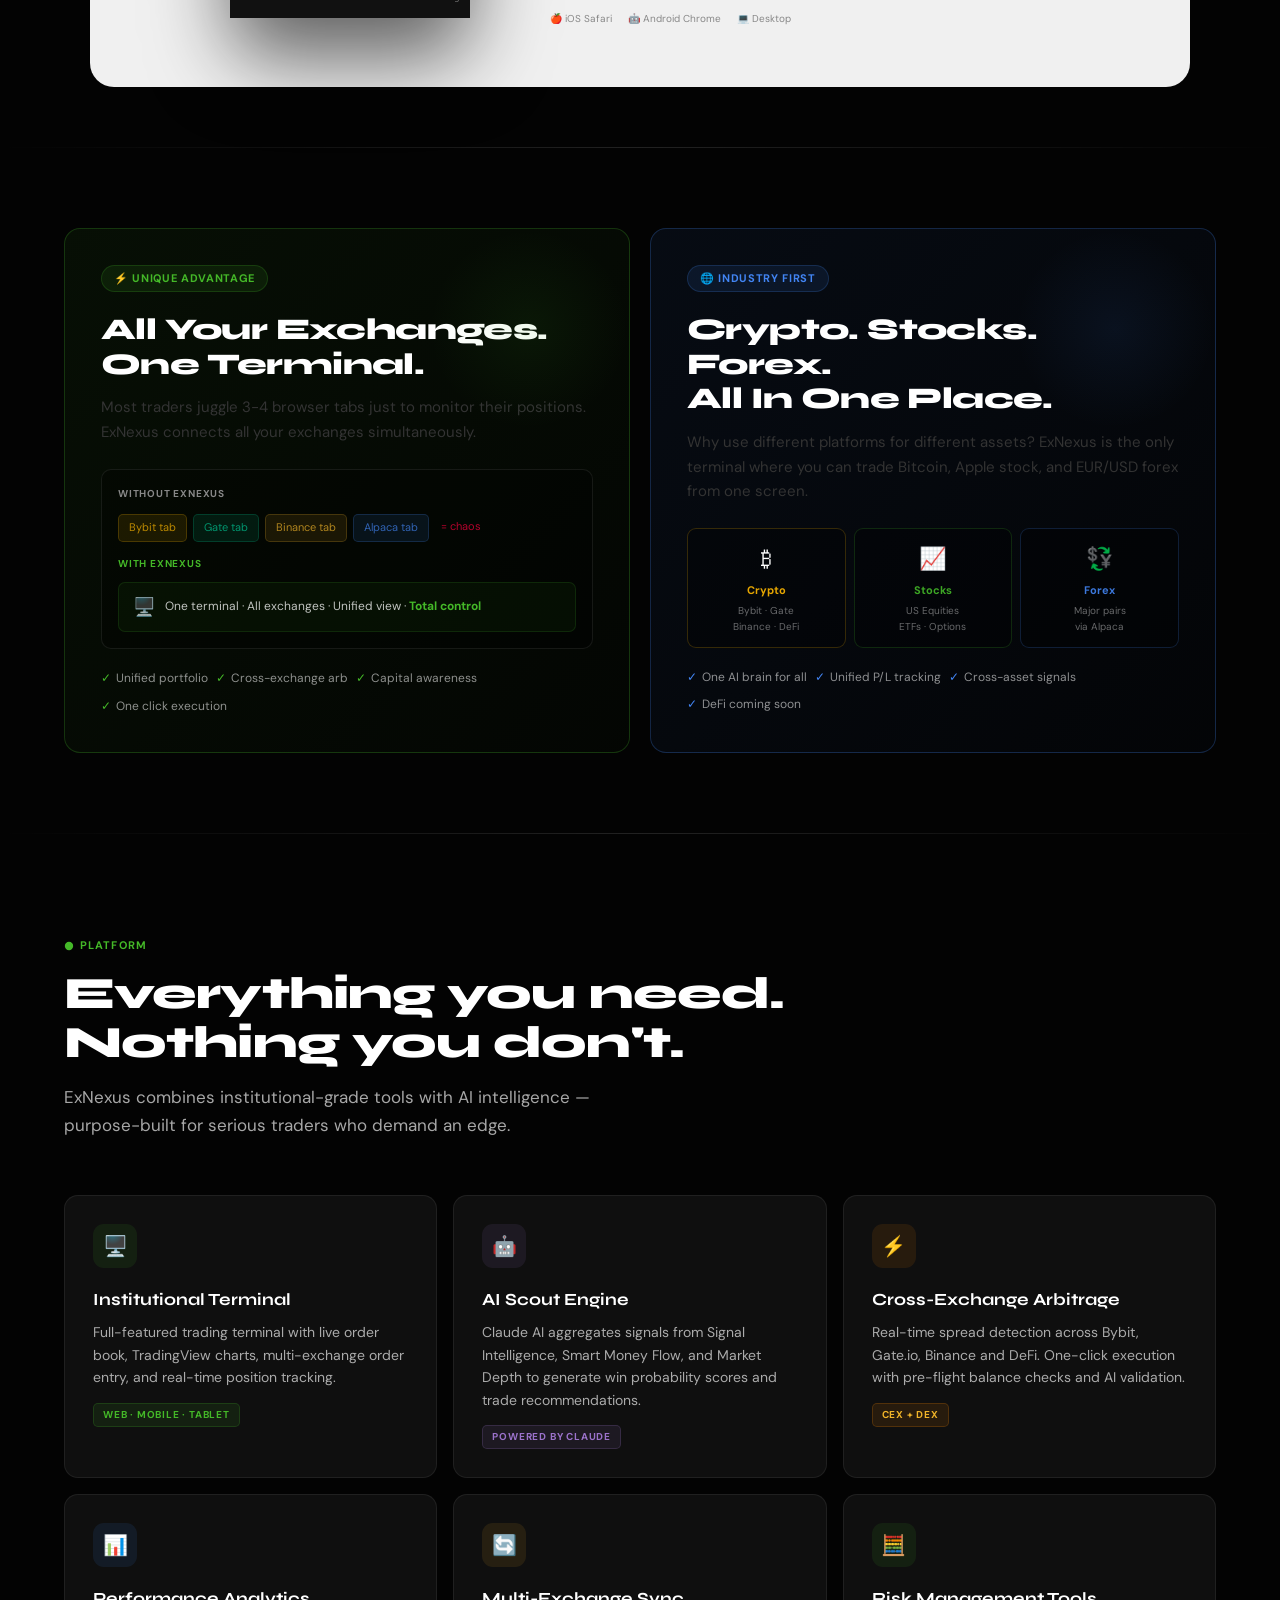
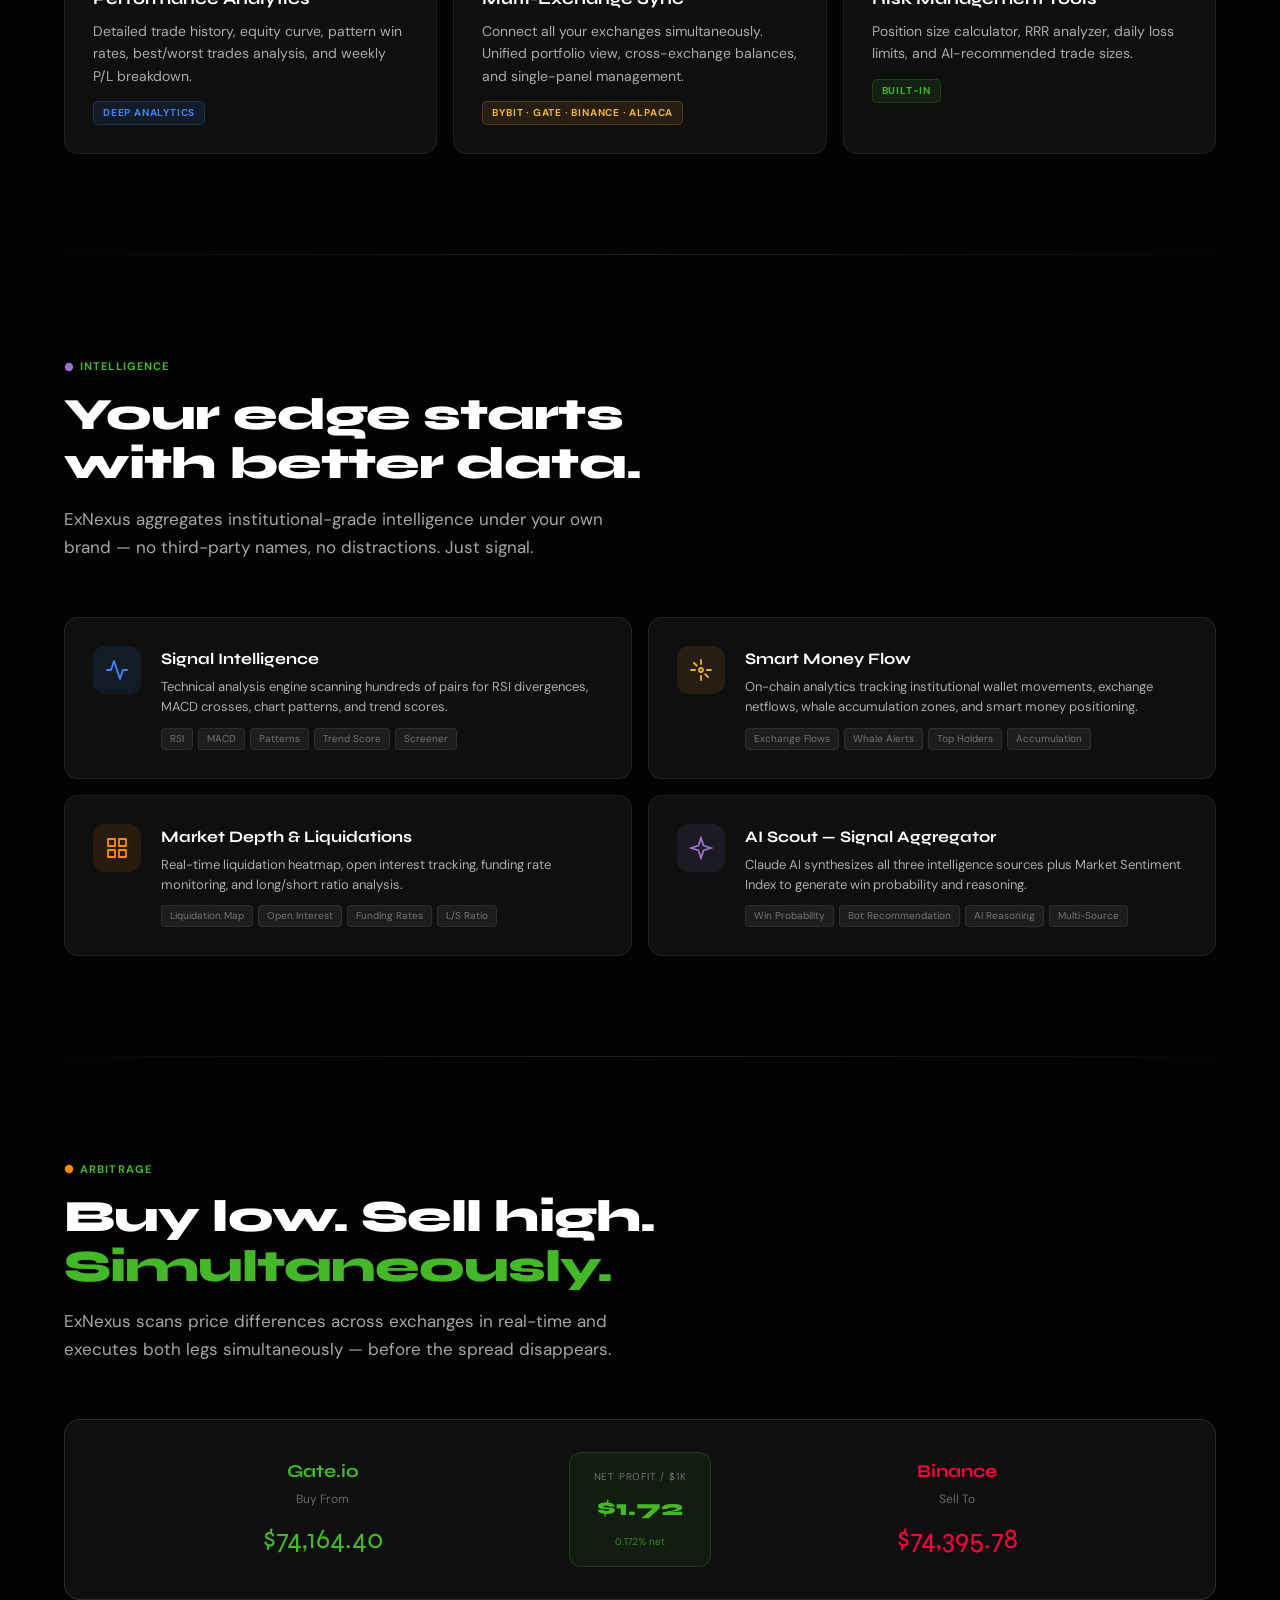
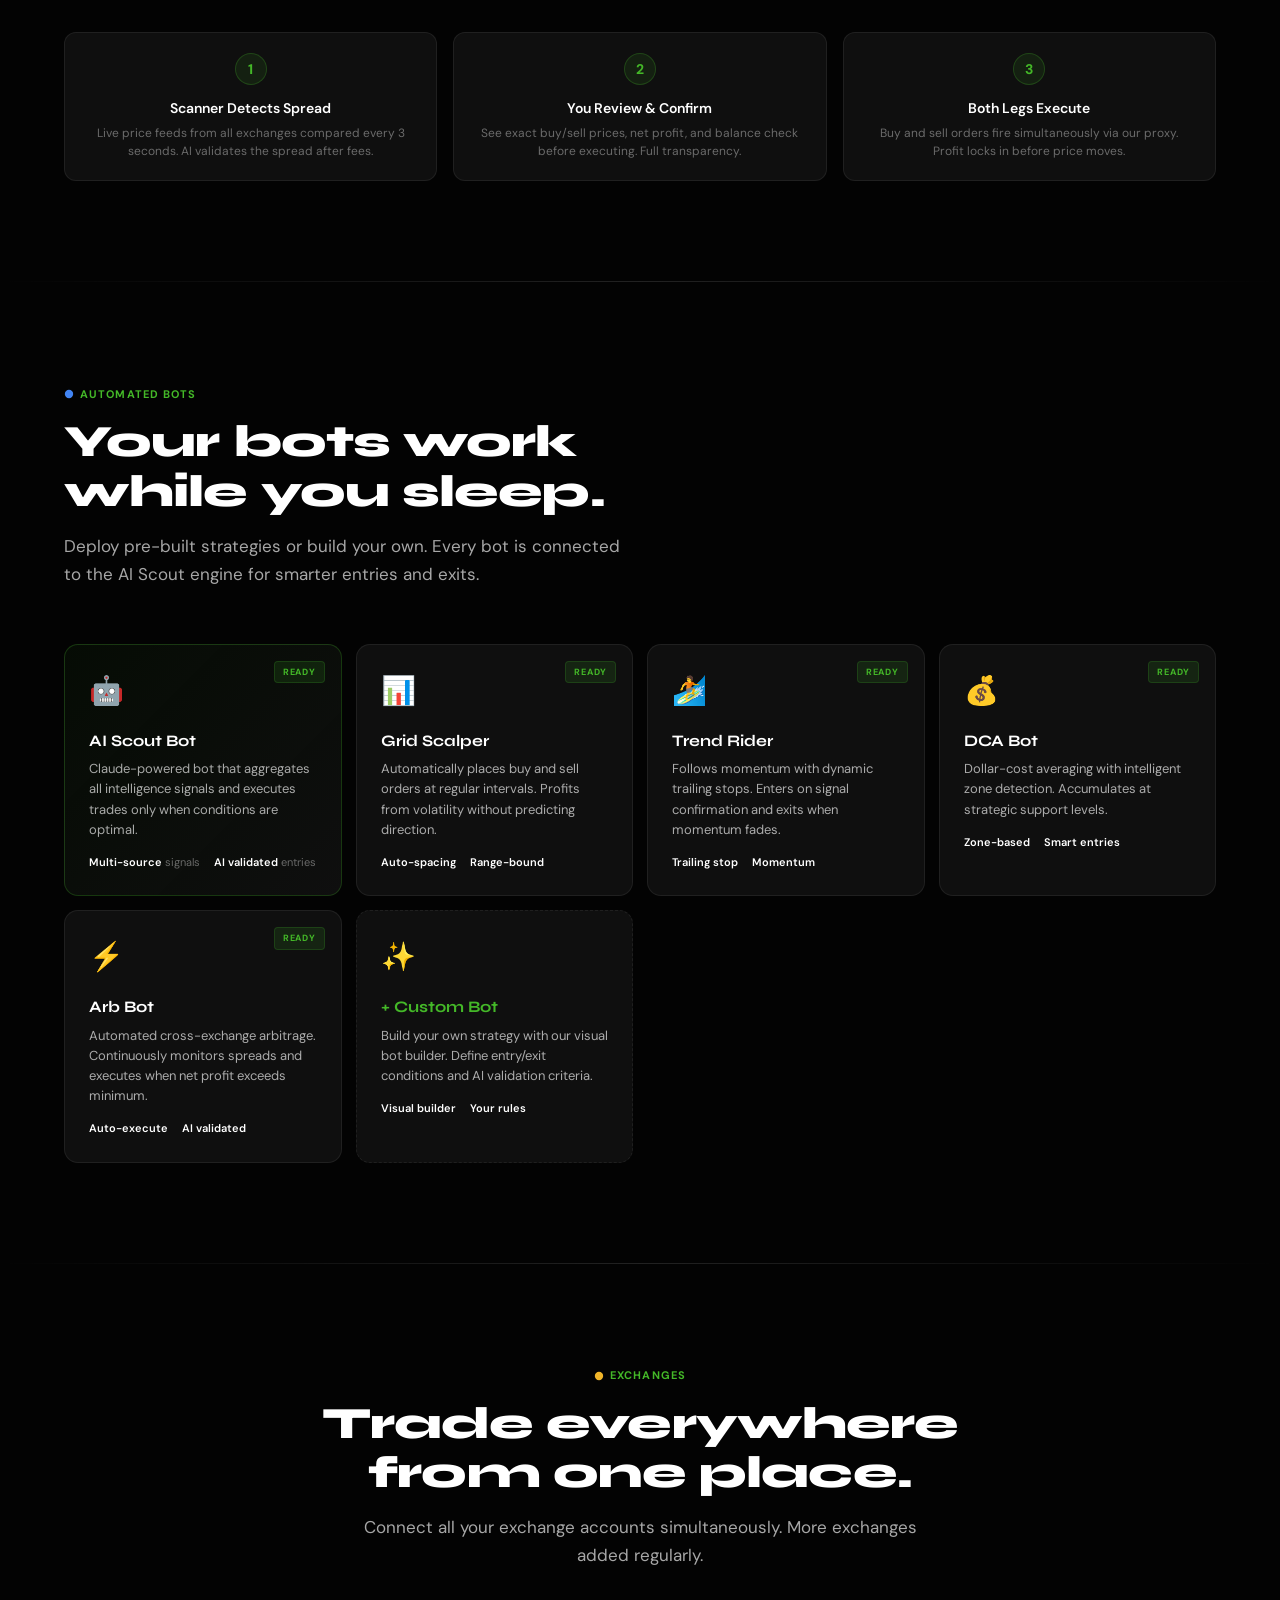
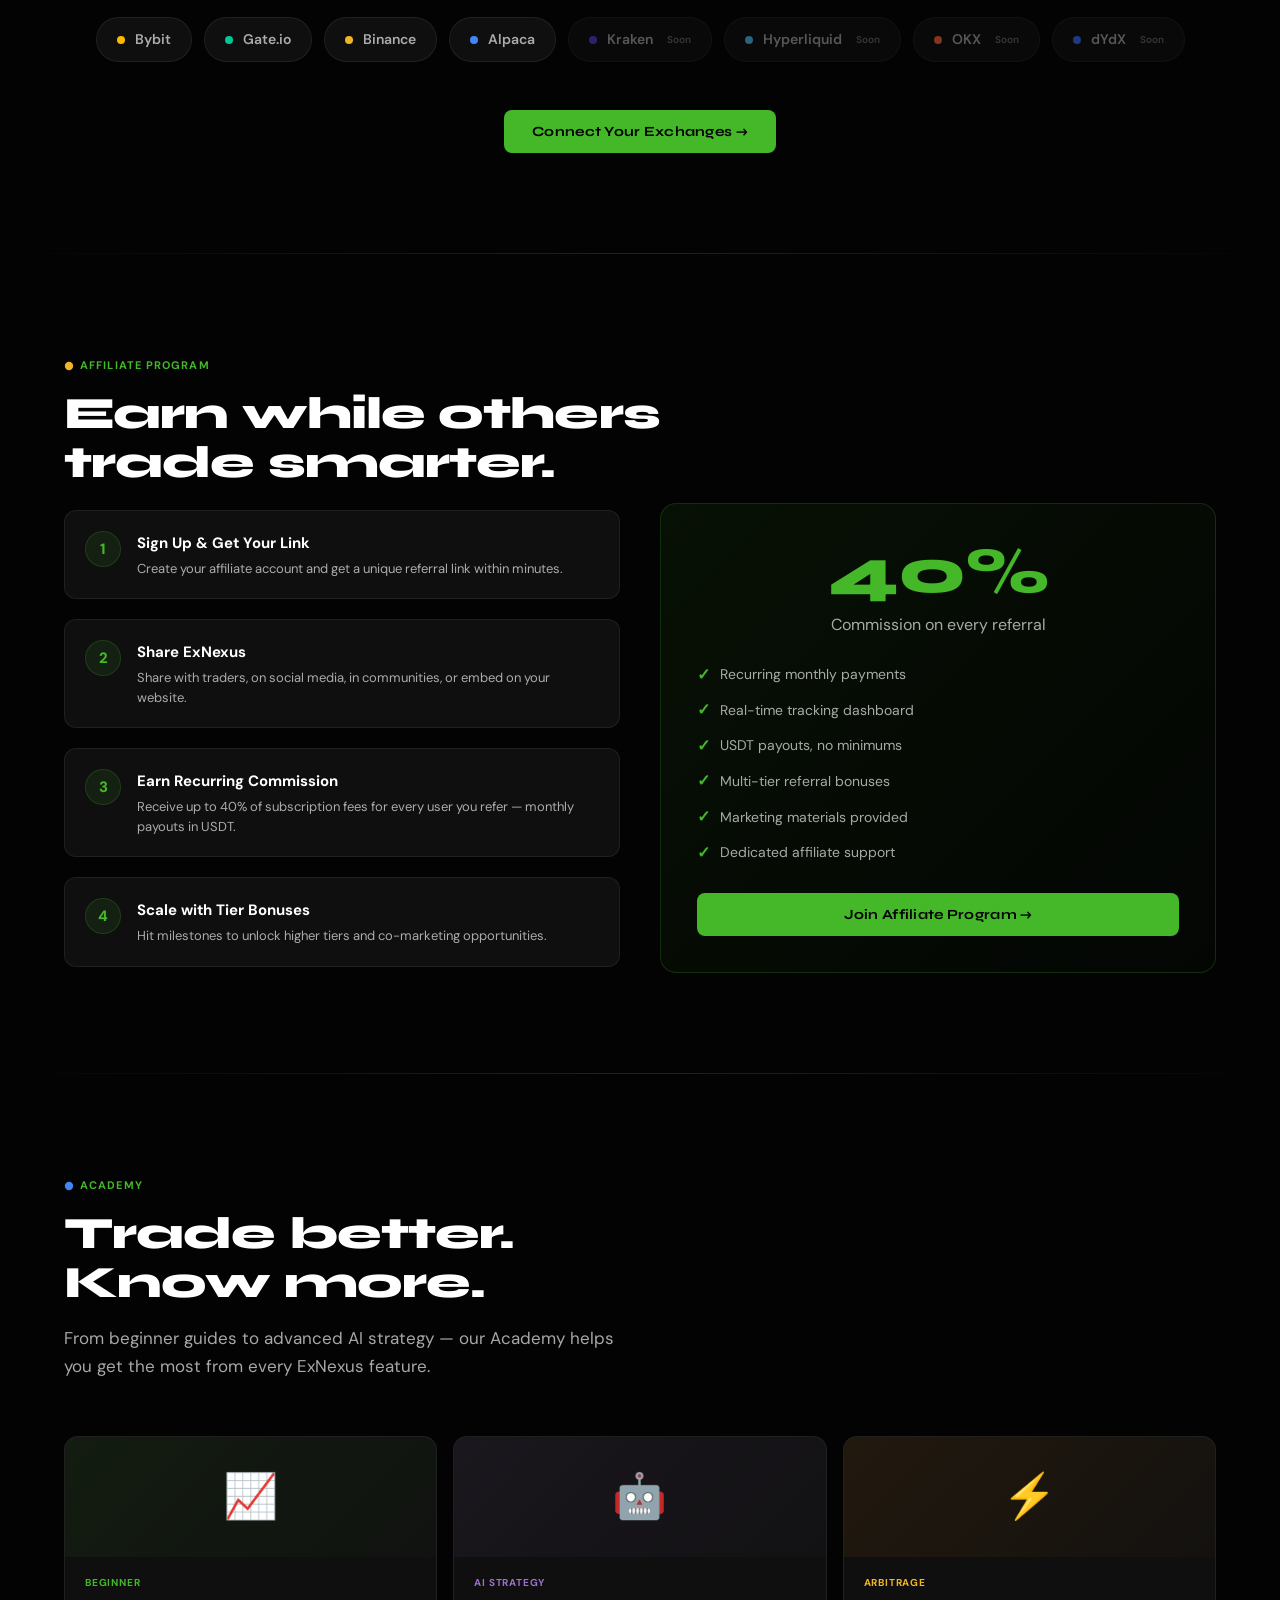
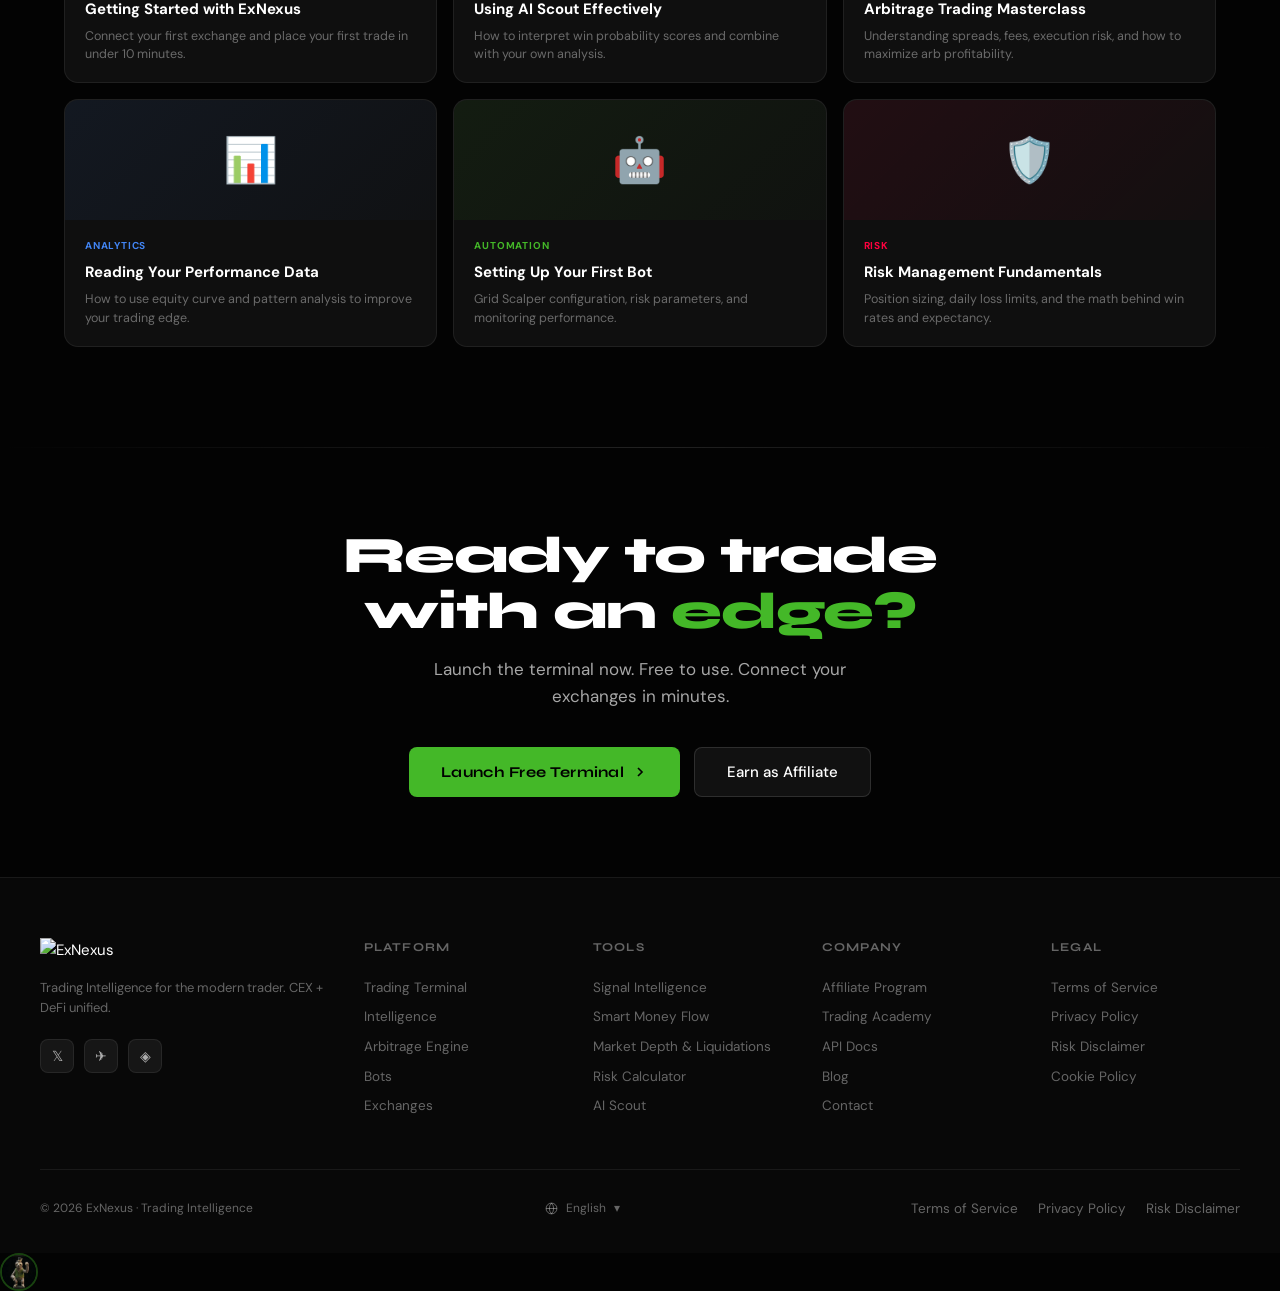
==== commit e445b427: "Update index.html" ====
--- a/index.html
+++ b/index.html
@@ -2,7 +2,6 @@
 <html lang="en" dir="ltr" id="html-root">
 <head>
 <meta charset="UTF-8">
-<script>
 <script>
 (function(){
     var host     = window.location.hostname;
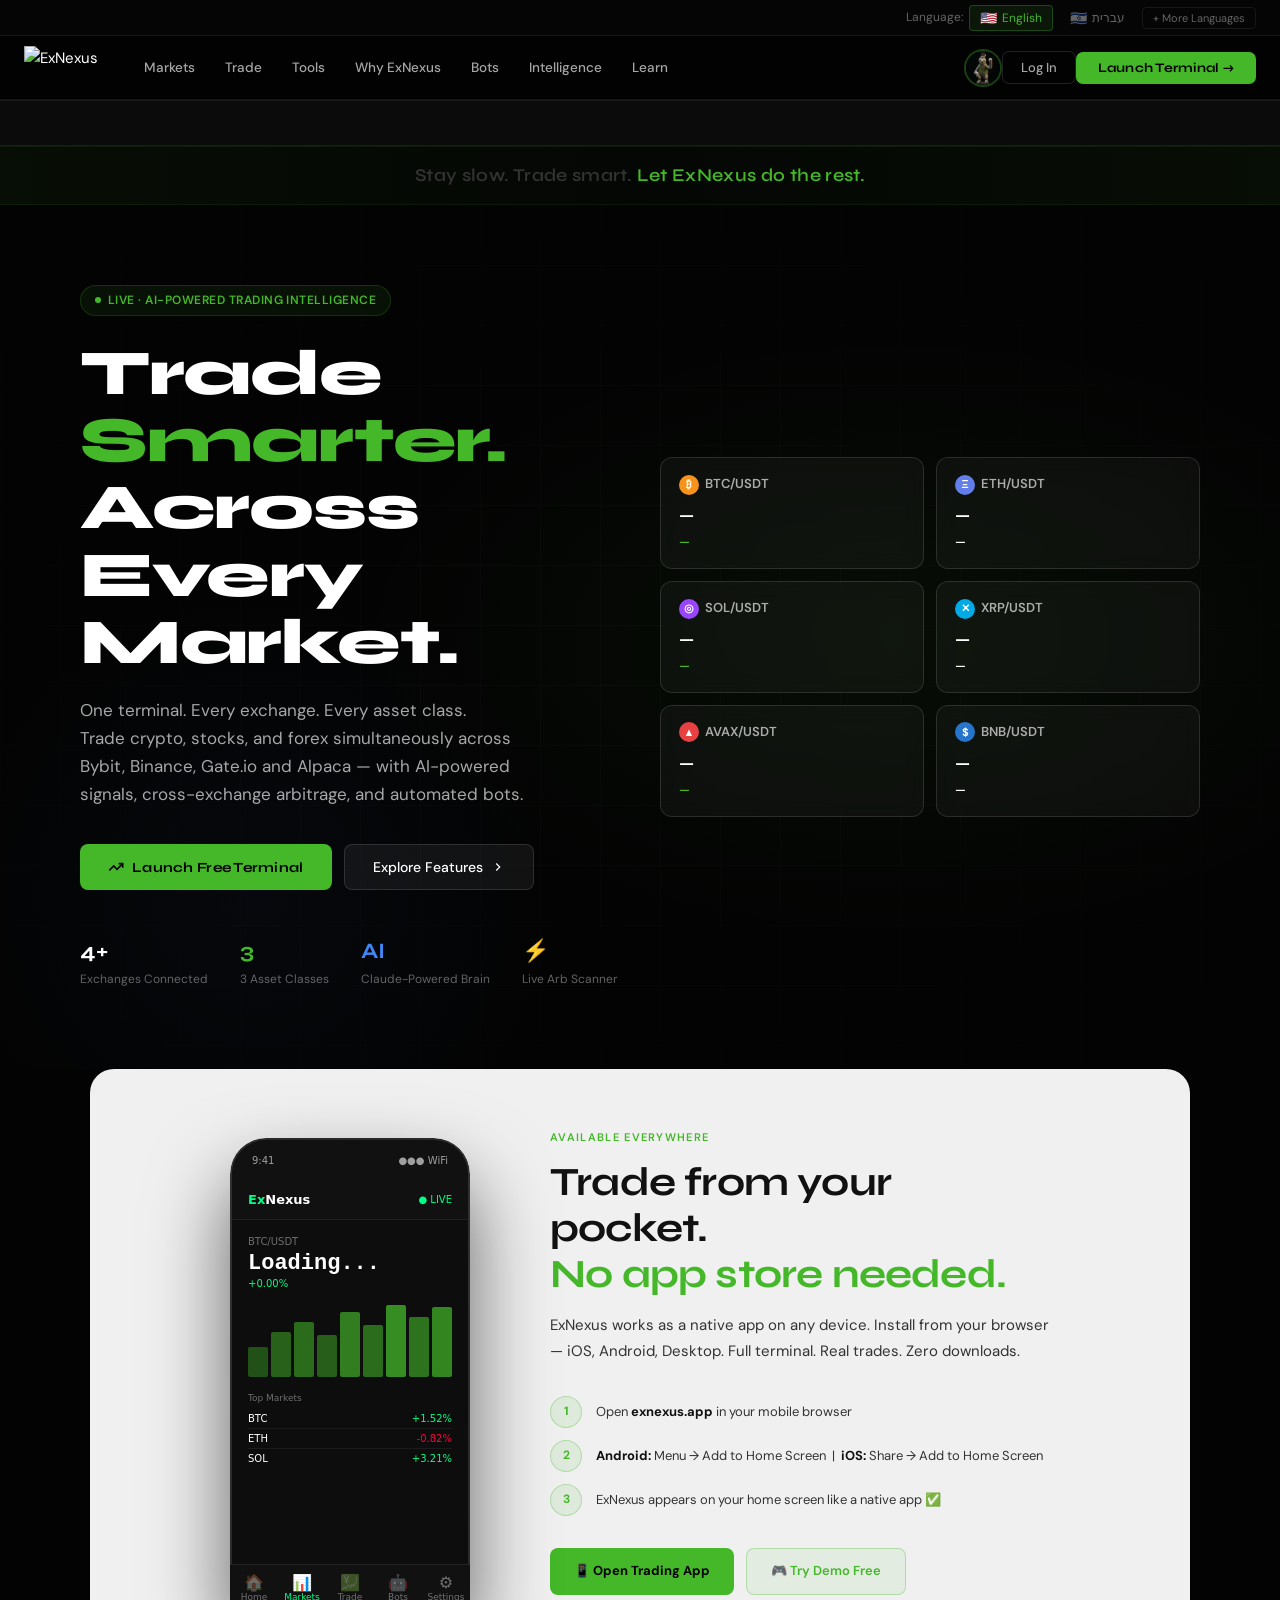
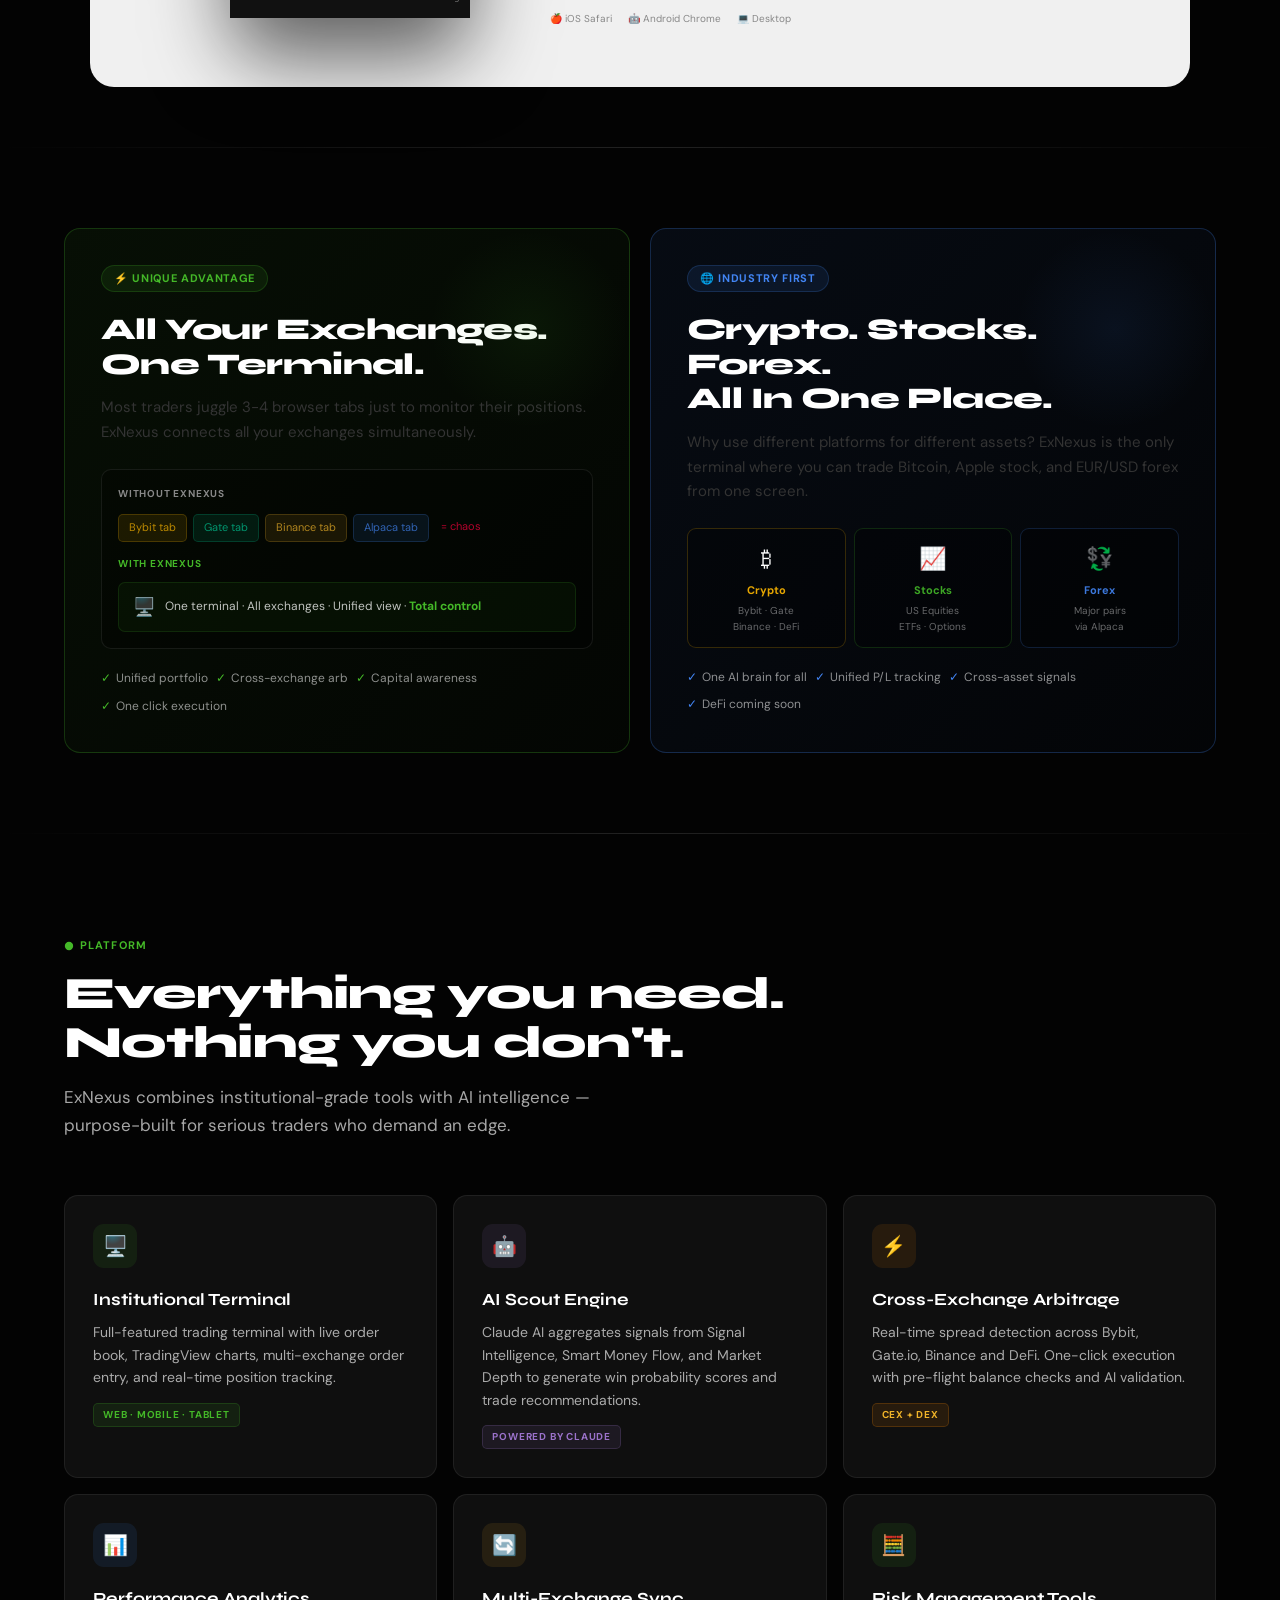
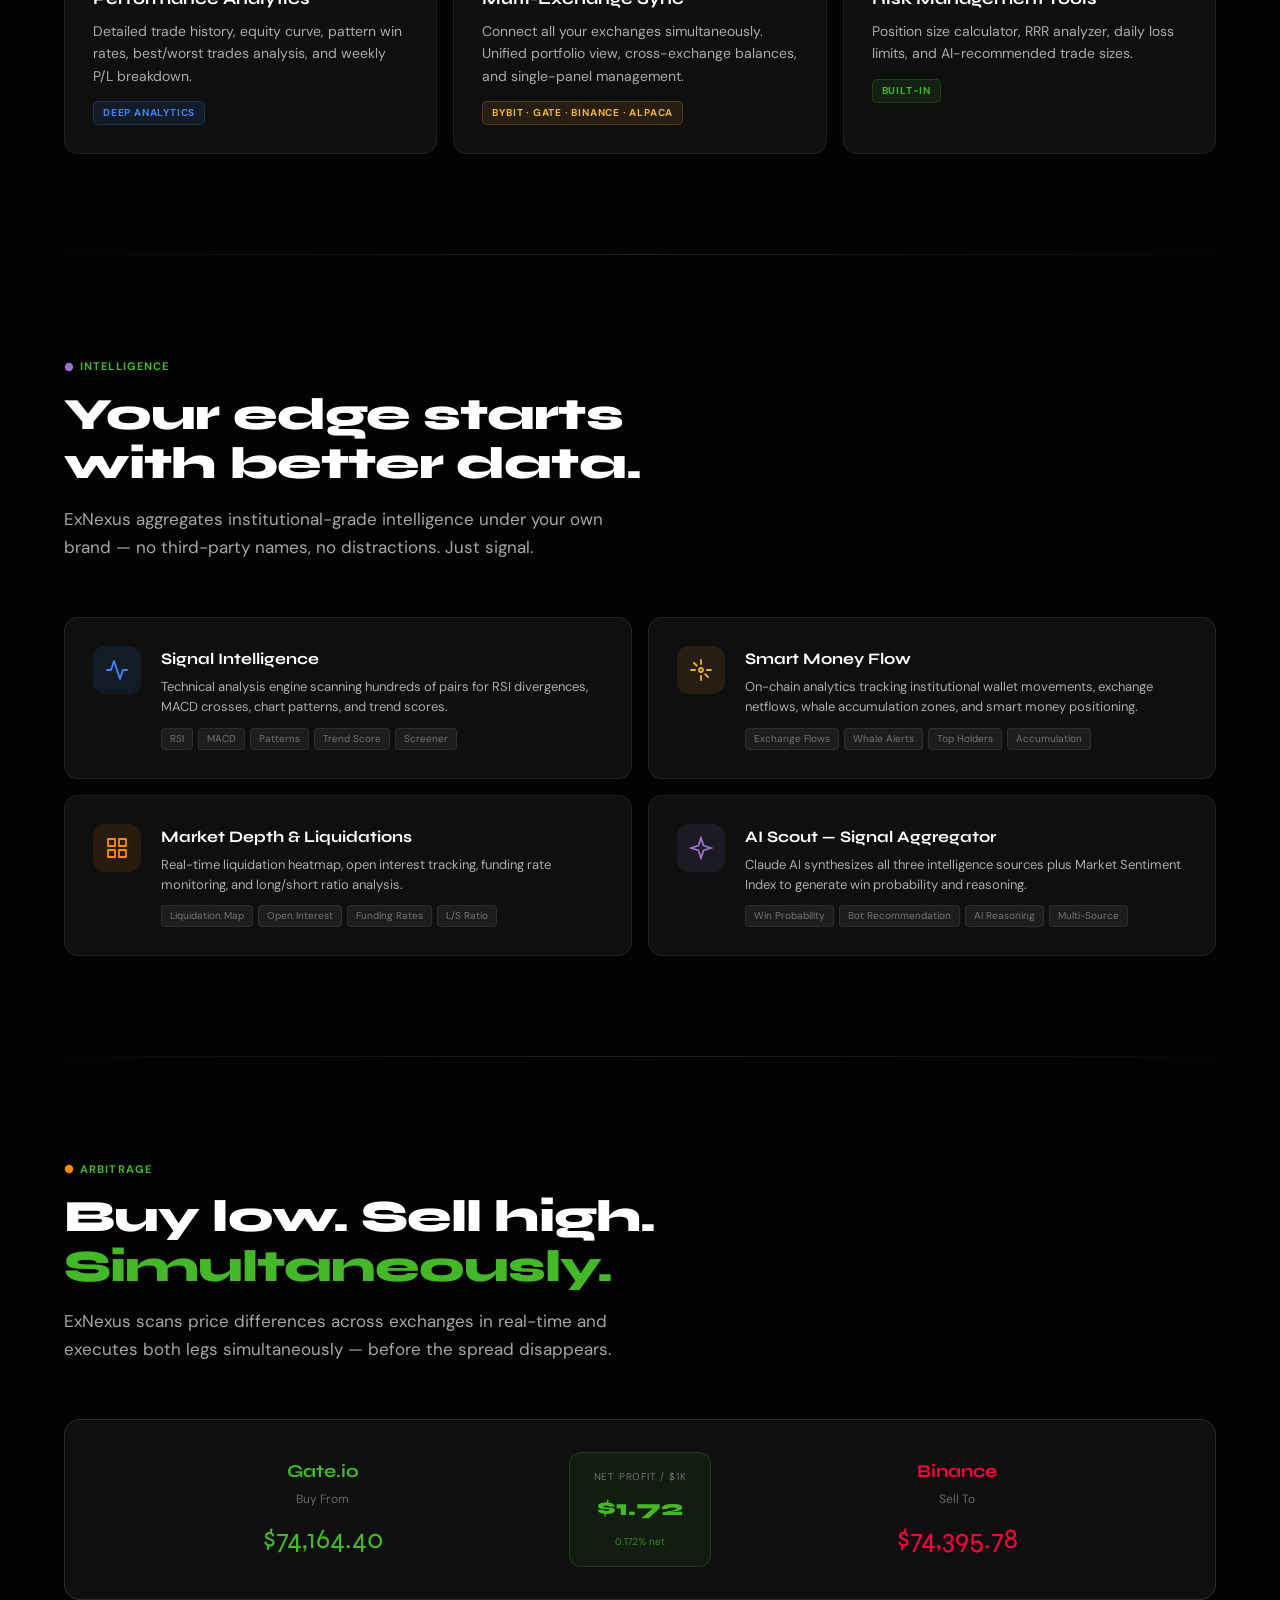
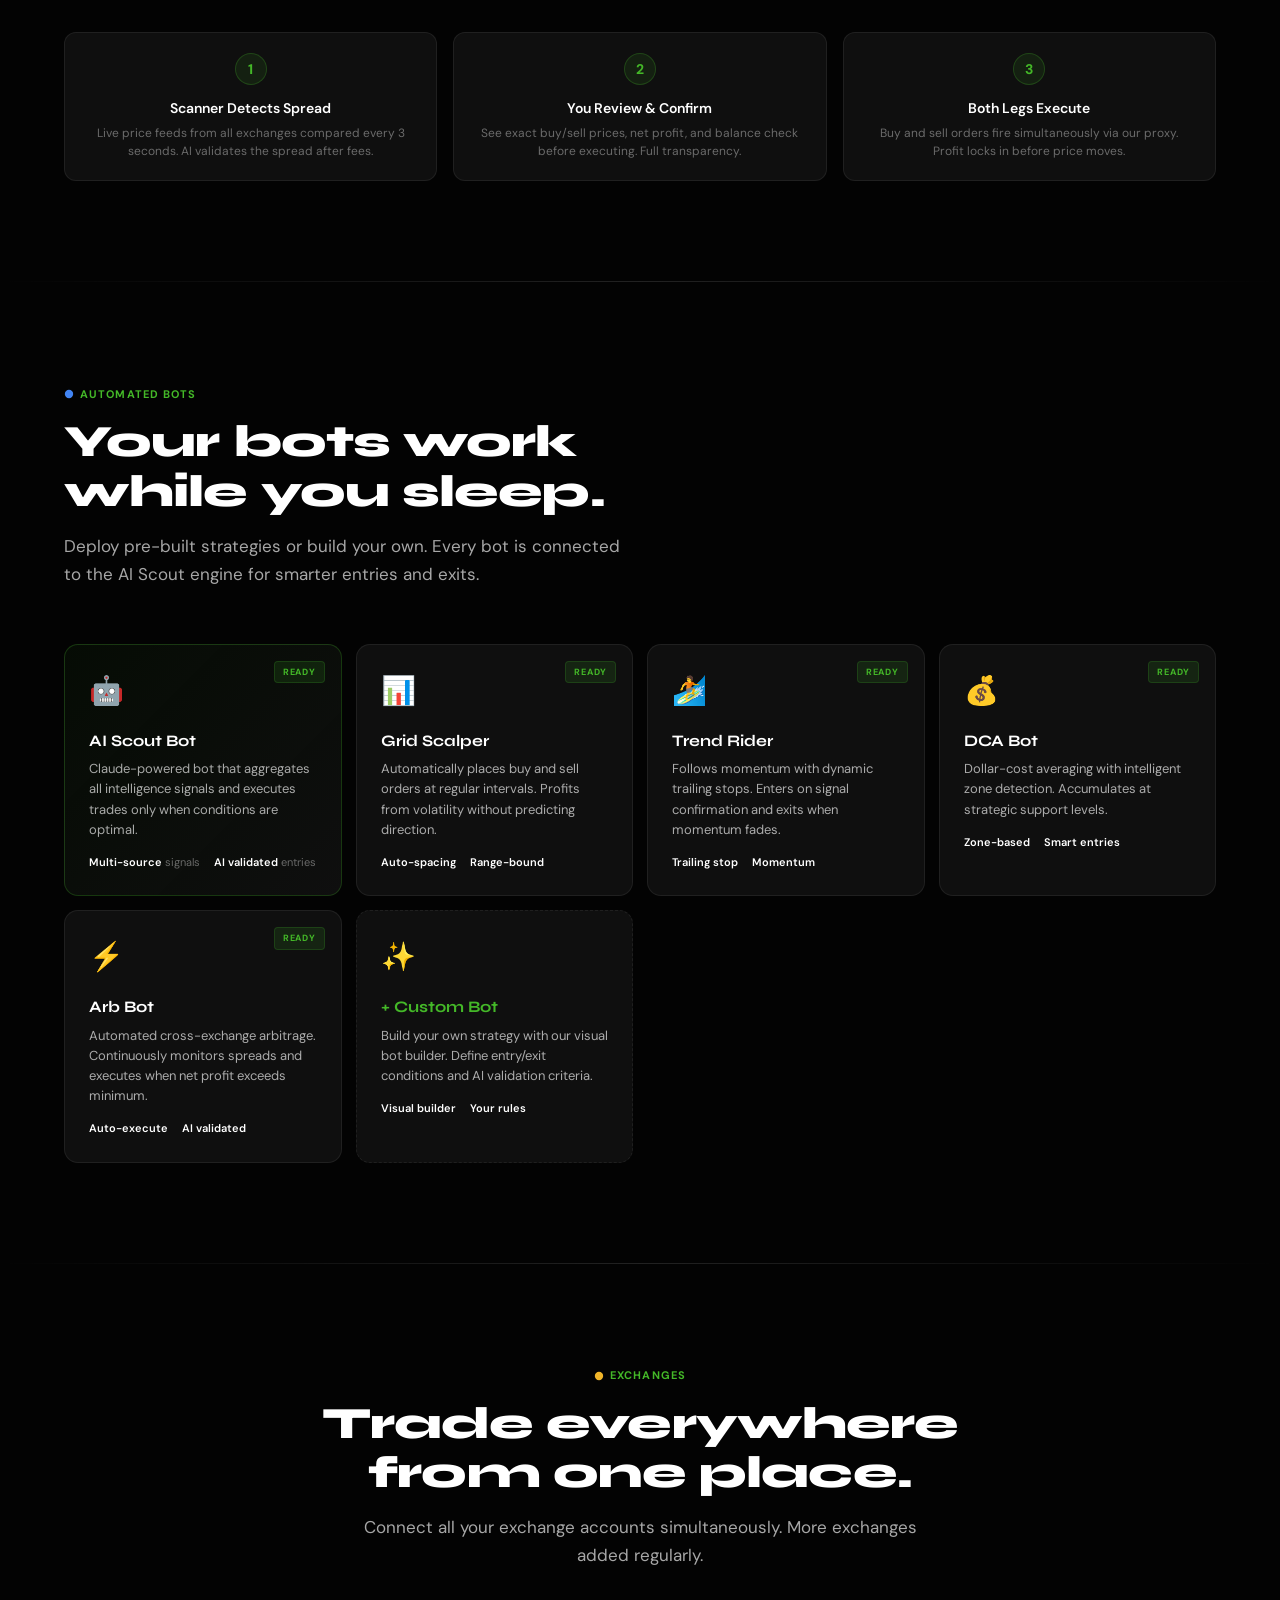
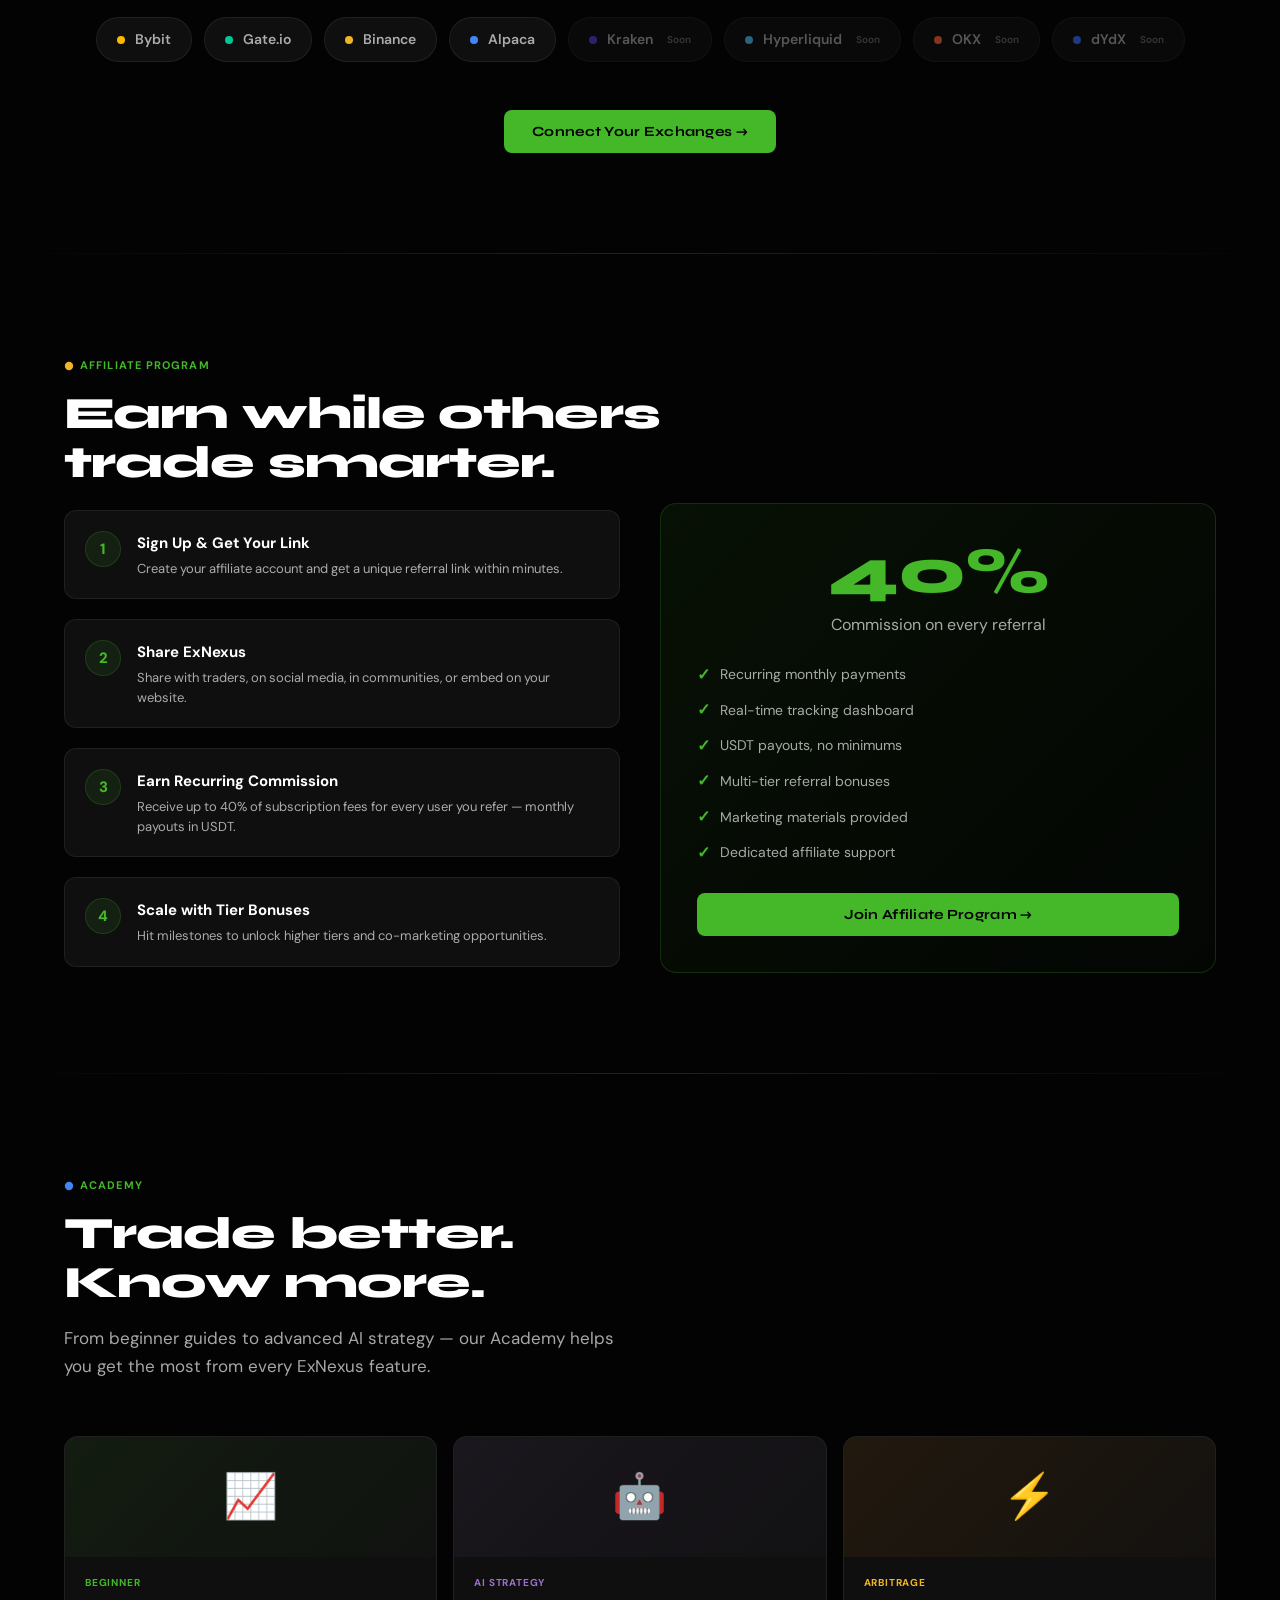
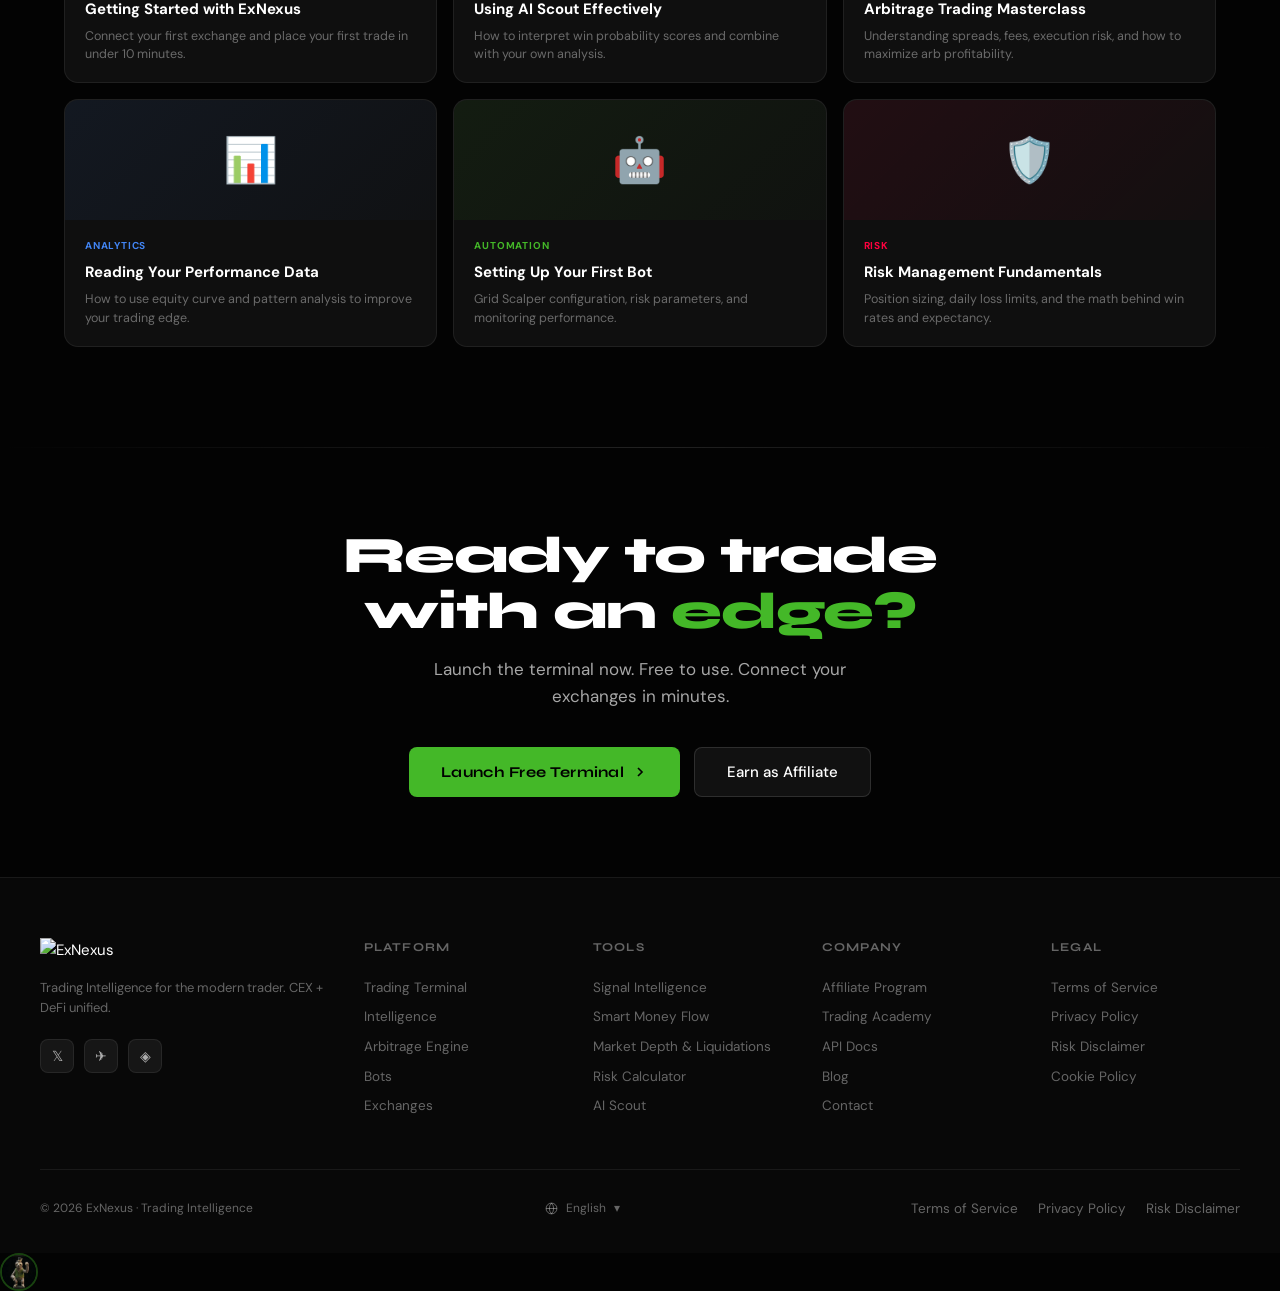
==== commit 1aed0906: "Update index.html" ====
--- a/index.html
+++ b/index.html
@@ -9,19 +9,20 @@
     var w        = window.innerWidth || screen.width;
     var isMobile = w <= 1024 || /android|iphone|ipad|ipod|blackberry|iemobile|opera mini/i.test(ua);
 
-    // exnexus.app → redirect to .co (Cloudflare edge rule catches this first; JS fallback)
+    // exnexus.app → always go to terminal
     if(host === 'exnexus.app' || host === 'www.exnexus.app'){
-        window.location.replace('https://www.exnexus.co' + window.location.pathname + window.location.search);
+        window.location.replace('terminal.html');
         return;
     }
 
-    // Mobile/tablet on .co → /terminal/ (temporary until landing is mobile-responsive)
+    // Mobile/tablet on any domain → go to terminal
     if(isMobile && host !== 'localhost' && host !== '127.0.0.1'){
-        window.location.replace('/terminal/');
+        window.location.replace('terminal.html');
         return;
     }
 
-    // Desktop on .co → show landing page (do nothing)
+    // exnexus.co on desktop → show landing page (do nothing)
+    // pages.dev on desktop → show landing page (do nothing)
 })();
 </script>
 <meta name="viewport" content="width=device-width, initial-scale=1.0">
@@ -52,6 +53,126 @@
 button{cursor:pointer;font-family:inherit;}
 ::-webkit-scrollbar{width:4px;}
 ::-webkit-scrollbar-thumb{background:#1e1e1e;border-radius:2px;}
+
+/* ═══ MARKETS PAGE ═══ */
+#markets-page{display:none;min-height:100vh;padding:40px 24px 80px;max-width:1400px;margin:0 auto;}
+#markets-page.active{display:block;}
+body.markets-active #hero,
+body.markets-active section:not(#markets-page){display:none !important;}
+body.markets-active footer{display:none !important;}
+body.markets-active .ticker-bar{display:none !important;}
+
+.mk-header{display:flex;align-items:center;justify-content:space-between;margin-bottom:32px;flex-wrap:wrap;gap:16px;}
+.mk-title{font-family:'Syne',sans-serif;font-size:clamp(28px,4vw,42px);font-weight:700;letter-spacing:-.02em;}
+.mk-title .accent{color:var(--neon);}
+.mk-search-wrap{position:relative;width:min(360px,100%);}
+.mk-search{
+  width:100%;height:42px;padding:0 16px 0 42px;
+  background:var(--bg2);border:1px solid var(--border);border-radius:10px;
+  color:var(--text);font-family:'DM Sans',sans-serif;font-size:14px;
+  transition:border-color .15s;
+}
+.mk-search:focus{outline:none;border-color:var(--neon);}
+.mk-search-icon{position:absolute;left:14px;top:50%;transform:translateY(-50%);color:var(--text-dim);pointer-events:none;}
+
+/* hero card row */
+.mk-hero-row{
+  display:grid;grid-template-columns:repeat(auto-fit,minmax(260px,1fr));gap:14px;margin-bottom:36px;
+}
+.mk-hero-card{
+  background:linear-gradient(135deg,var(--bg2),var(--bg3));
+  border:1px solid var(--border);border-radius:14px;padding:18px;
+  transition:border-color .2s,transform .2s;
+}
+.mk-hero-card:hover{border-color:rgba(68,184,40,0.3);}
+.mk-hero-head{display:flex;align-items:center;justify-content:space-between;margin-bottom:14px;}
+.mk-hero-title{font-size:13px;color:var(--text-mid);font-weight:600;display:flex;align-items:center;gap:8px;}
+.mk-hero-title-icon{width:20px;height:20px;border-radius:5px;display:inline-flex;align-items:center;justify-content:center;font-size:11px;}
+.mk-hero-link{font-size:11px;color:var(--text-dim);text-decoration:none;}
+.mk-hero-link:hover{color:var(--neon);}
+.mk-hero-row-item{display:flex;align-items:center;justify-content:space-between;padding:7px 0;border-bottom:1px solid var(--border);font-size:13px;}
+.mk-hero-row-item:last-child{border-bottom:none;}
+.mk-hero-coin{font-weight:600;color:var(--text);}
+.mk-hero-pair{color:var(--text-dim);font-size:11px;font-weight:400;}
+.mk-hero-price{font-family:'Syne',sans-serif;color:var(--text);}
+.mk-hero-chg.pos{color:var(--neon);}
+.mk-hero-chg.neg{color:var(--red);}
+
+/* category filter row */
+.mk-tabs{display:flex;gap:6px;margin-bottom:16px;overflow-x:auto;padding-bottom:4px;}
+.mk-tab{
+  padding:8px 16px;background:transparent;border:1px solid var(--border);border-radius:8px;
+  color:var(--text-mid);font-size:13px;font-weight:500;cursor:pointer;white-space:nowrap;
+  transition:all .15s;
+}
+.mk-tab:hover{color:var(--text);border-color:var(--border2);}
+.mk-tab.active{background:rgba(68,184,40,0.1);border-color:rgba(68,184,40,0.4);color:var(--neon);}
+
+/* table */
+.mk-table-wrap{
+  background:var(--bg2);border:1px solid var(--border);border-radius:14px;overflow:hidden;
+}
+.mk-table{width:100%;border-collapse:collapse;font-size:14px;}
+.mk-table th{
+  text-align:left;padding:14px 16px;font-size:11px;font-weight:600;text-transform:uppercase;
+  letter-spacing:.06em;color:var(--text-dim);background:var(--bg3);border-bottom:1px solid var(--border);
+  cursor:pointer;user-select:none;white-space:nowrap;
+}
+.mk-table th:hover{color:var(--text-mid);}
+.mk-table th .sort-arrow{opacity:0;margin-left:4px;font-size:10px;}
+.mk-table th.sort-active .sort-arrow{opacity:1;color:var(--neon);}
+.mk-table th.num,.mk-table td.num{text-align:right;}
+.mk-table td{padding:14px 16px;border-bottom:1px solid var(--border);vertical-align:middle;}
+.mk-table tbody tr{transition:background .12s;}
+.mk-table tbody tr:hover{background:rgba(68,184,40,0.04);}
+.mk-table tbody tr:last-child td{border-bottom:none;}
+.mk-coin-cell{display:flex;align-items:center;gap:10px;}
+.mk-coin-icon{
+  width:28px;height:28px;border-radius:50%;background:var(--bg3);
+  display:inline-flex;align-items:center;justify-content:center;
+  font-size:13px;font-weight:700;flex-shrink:0;
+}
+.mk-coin-icon img{width:100%;height:100%;border-radius:50%;}
+.mk-coin-name{font-weight:600;color:var(--text);}
+.mk-coin-symbol{font-size:11px;color:var(--text-dim);text-transform:uppercase;}
+.mk-price{font-family:'Syne',sans-serif;font-weight:500;color:var(--text);}
+.mk-chg{font-family:'Syne',sans-serif;font-weight:600;}
+.mk-chg.pos{color:var(--neon);}
+.mk-chg.neg{color:var(--red);}
+.mk-vol,.mk-mcap{color:var(--text-mid);}
+.mk-trade-btn{
+  padding:6px 14px;background:rgba(68,184,40,0.1);border:1px solid rgba(68,184,40,0.3);
+  border-radius:6px;color:var(--neon);font-size:12px;font-weight:600;cursor:pointer;
+  transition:all .15s;text-decoration:none;display:inline-block;
+}
+.mk-trade-btn:hover{background:rgba(68,184,40,0.2);border-color:rgba(68,184,40,0.5);}
+.mk-rank{color:var(--text-dim);font-size:13px;}
+
+/* loading + empty */
+.mk-loading{padding:60px 20px;text-align:center;color:var(--text-dim);}
+.mk-loading-spinner{
+  width:32px;height:32px;border:3px solid var(--border);border-top-color:var(--neon);
+  border-radius:50%;margin:0 auto 16px;animation:mk-spin 0.8s linear infinite;
+}
+@keyframes mk-spin{to{transform:rotate(360deg);}}
+.mk-empty{padding:60px 20px;text-align:center;color:var(--text-dim);}
+
+/* sparkline */
+.mk-sparkline{display:inline-block;height:32px;width:80px;}
+.mk-sparkline path{fill:none;stroke-width:1.5;}
+.mk-sparkline.pos path{stroke:var(--neon);}
+.mk-sparkline.neg path{stroke:var(--red);}
+
+/* responsive */
+@media (max-width: 900px){
+  .mk-table th,.mk-table td{padding:10px 8px;font-size:12px;}
+  .mk-coin-name{font-size:13px;}
+  .mk-rank,.mk-vol,.mk-mcap,.mk-sparkline{display:none;}
+  .mk-table th:nth-child(1),.mk-table td:nth-child(1),
+  .mk-table th:nth-child(5),.mk-table td:nth-child(5),
+  .mk-table th:nth-child(6),.mk-table td:nth-child(6),
+  .mk-table th:nth-child(7),.mk-table td:nth-child(7){display:none;}
+}
 
 /* ═══ LANGUAGE SWITCHER ═══ */
 #lang-bar{
@@ -838,9 +959,9 @@
     <div class="nav-item" data-i18n="nav_markets">
       <span>Markets</span><span class="nav-caret">▾</span>
       <div class="nav-dropdown">
-        <div class="dd-item" onclick="goto('#prices')">
+        <div class="dd-item" onclick="showMarkets()">
           <div class="dd-icon" style="background:rgba(68,184,40,0.1);">📊</div>
-          <div><div class="dd-text-title" data-i18n="live_prices">Live Prices</div><div class="dd-text-sub" data-i18n="live_prices_sub">Real-time across all exchanges</div></div>
+          <div><div class="dd-text-title" data-i18n="live_prices">Live Markets</div><div class="dd-text-sub" data-i18n="live_prices_sub">Real-time prices · 100+ coins</div></div>
         </div>
         <div class="dd-item" onclick="goto('#intelligence')">
           <div class="dd-icon" style="background:rgba(240,180,41,0.1);">🌊</div>
@@ -960,6 +1081,88 @@
     </button>
   </div>
 </nav>
+
+<!-- ═══════════ MARKETS PAGE ═══════════ -->
+<section id="markets-page">
+  <div class="mk-header">
+    <h1 class="mk-title">Live <span class="accent">Markets</span></h1>
+    <div class="mk-search-wrap">
+      <svg class="mk-search-icon" width="16" height="16" viewBox="0 0 24 24" fill="none" stroke="currentColor" stroke-width="2"><circle cx="11" cy="11" r="8"/><line x1="21" y1="21" x2="16.65" y2="16.65"/></svg>
+      <input type="text" id="mk-search" class="mk-search" placeholder="Search coin, symbol, or pair...">
+    </div>
+  </div>
+
+  <!-- Hero row: Top Gainers / Top Losers / Trending / Market Stats -->
+  <div class="mk-hero-row">
+    <div class="mk-hero-card">
+      <div class="mk-hero-head">
+        <div class="mk-hero-title"><span class="mk-hero-title-icon" style="background:rgba(68,184,40,0.15);color:var(--neon);">▲</span>Top Gainers · 24h</div>
+        <a class="mk-hero-link" href="#" onclick="setMkCategory('gainers');return false;">View →</a>
+      </div>
+      <div id="mk-top-gainers"><div class="mk-loading"><div class="mk-loading-spinner"></div>Loading...</div></div>
+    </div>
+    <div class="mk-hero-card">
+      <div class="mk-hero-head">
+        <div class="mk-hero-title"><span class="mk-hero-title-icon" style="background:rgba(255,0,63,0.15);color:var(--red);">▼</span>Top Losers · 24h</div>
+        <a class="mk-hero-link" href="#" onclick="setMkCategory('losers');return false;">View →</a>
+      </div>
+      <div id="mk-top-losers"><div class="mk-loading"><div class="mk-loading-spinner"></div>Loading...</div></div>
+    </div>
+    <div class="mk-hero-card">
+      <div class="mk-hero-head">
+        <div class="mk-hero-title"><span class="mk-hero-title-icon" style="background:rgba(240,180,41,0.15);color:var(--gold);">🔥</span>Trending</div>
+        <a class="mk-hero-link" href="#" onclick="setMkCategory('trending');return false;">View →</a>
+      </div>
+      <div id="mk-trending"><div class="mk-loading"><div class="mk-loading-spinner"></div>Loading...</div></div>
+    </div>
+    <div class="mk-hero-card">
+      <div class="mk-hero-head">
+        <div class="mk-hero-title"><span class="mk-hero-title-icon" style="background:rgba(66,133,244,0.15);color:var(--blue);">📊</span>Market Overview</div>
+      </div>
+      <div id="mk-overview"><div class="mk-loading"><div class="mk-loading-spinner"></div>Loading...</div></div>
+    </div>
+  </div>
+
+  <!-- Category filter -->
+  <div class="mk-tabs">
+    <button class="mk-tab active" data-cat="all" onclick="setMkCategory('all')">All</button>
+    <button class="mk-tab" data-cat="defi" onclick="setMkCategory('defi')">DeFi</button>
+    <button class="mk-tab" data-cat="meme" onclick="setMkCategory('meme')">Memes</button>
+    <button class="mk-tab" data-cat="ai" onclick="setMkCategory('ai')">AI</button>
+    <button class="mk-tab" data-cat="layer1" onclick="setMkCategory('layer1')">Layer 1</button>
+    <button class="mk-tab" data-cat="layer2" onclick="setMkCategory('layer2')">Layer 2</button>
+    <button class="mk-tab" data-cat="gainers" onclick="setMkCategory('gainers')">Top Gainers</button>
+    <button class="mk-tab" data-cat="losers" onclick="setMkCategory('losers')">Top Losers</button>
+    <button class="mk-tab" data-cat="trending" onclick="setMkCategory('trending')">Trending</button>
+  </div>
+
+  <!-- Main table -->
+  <div class="mk-table-wrap">
+    <div style="overflow-x:auto;">
+      <table class="mk-table" id="mk-table">
+        <thead>
+          <tr>
+            <th class="num" data-sort="rank">#</th>
+            <th data-sort="name">Coin</th>
+            <th class="num sort-active" data-sort="price">Price <span class="sort-arrow">▾</span></th>
+            <th class="num" data-sort="change">24h %<span class="sort-arrow">▾</span></th>
+            <th class="num" data-sort="volume">24h Volume <span class="sort-arrow">▾</span></th>
+            <th class="num" data-sort="mcap">Market Cap <span class="sort-arrow">▾</span></th>
+            <th>Last 7d</th>
+            <th></th>
+          </tr>
+        </thead>
+        <tbody id="mk-tbody">
+          <tr><td colspan="8"><div class="mk-loading"><div class="mk-loading-spinner"></div>Loading market data...</div></td></tr>
+        </tbody>
+      </table>
+    </div>
+  </div>
+
+  <div style="text-align:center;margin-top:24px;font-size:12px;color:var(--text-dim);">
+    Data updates every 60 seconds · <span id="mk-last-update">—</span>
+  </div>
+</section>
 
 <!-- Mobile Menu -->
 <div id="mob-menu">
@@ -1988,6 +2191,257 @@
 }, { threshold: 0.1 });
 document.querySelectorAll('.reveal').forEach(el => revealObserver.observe(el));
 
+/* ── Markets Page ────────────────────────────────── */
+const MK_API = 'https://exnexus-market.drorbaron18.workers.dev';
+let mkData = []; // full coin list
+let mkCategory = 'all';
+let mkSort = { col: 'mcap', dir: 'desc' };
+let mkSearch = '';
+let mkRefreshTimer = null;
+
+function showMarkets(){
+  document.body.classList.add('markets-active');
+  document.getElementById('markets-page').classList.add('active');
+  history.pushState({page:'markets'}, '', '/markets');
+  window.scrollTo(0,0);
+  loadMarkets();
+  if(!mkRefreshTimer) mkRefreshTimer = setInterval(loadMarkets, 60000);
+}
+function hideMarkets(){
+  document.body.classList.remove('markets-active');
+  document.getElementById('markets-page').classList.remove('active');
+  if(mkRefreshTimer){clearInterval(mkRefreshTimer); mkRefreshTimer=null;}
+}
+window.addEventListener('popstate', (e)=>{
+  if(window.location.pathname === '/markets') showMarkets();
+  else hideMarkets();
+});
+// Logo click → home
+document.addEventListener('click', (e)=>{
+  const logoEl = e.target.closest('.nav-logo');
+  if(logoEl && document.body.classList.contains('markets-active')){
+    e.preventDefault();
+    hideMarkets();
+    history.pushState({page:'home'}, '', '/');
+  }
+});
+
+function fmtPrice(p){
+  if(p == null || isNaN(p)) return '—';
+  if(p >= 1000) return '$' + p.toLocaleString('en',{minimumFractionDigits:2,maximumFractionDigits:2});
+  if(p >= 1) return '$' + p.toFixed(3);
+  if(p >= 0.01) return '$' + p.toFixed(4);
+  return '$' + p.toFixed(6);
+}
+function fmtBig(n){
+  if(n == null || isNaN(n)) return '—';
+  if(n >= 1e12) return '$' + (n/1e12).toFixed(2) + 'T';
+  if(n >= 1e9) return '$' + (n/1e9).toFixed(2) + 'B';
+  if(n >= 1e6) return '$' + (n/1e6).toFixed(2) + 'M';
+  if(n >= 1e3) return '$' + (n/1e3).toFixed(2) + 'K';
+  return '$' + n.toFixed(0);
+}
+function fmtChg(c){
+  if(c == null || isNaN(c)) return '—';
+  return (c>=0?'+':'') + c.toFixed(2) + '%';
+}
+function coinIconHtml(c){
+  if(c.logo) return '<div class="mk-coin-icon"><img src="'+c.logo+'" alt="'+c.symbol+'" loading="lazy" onerror="this.style.display=\'none\';this.parentElement.textContent=\''+(c.symbol||'?').charAt(0)+'\';"></div>';
+  return '<div class="mk-coin-icon">'+(c.symbol||'?').charAt(0)+'</div>';
+}
+
+async function loadMarkets(){
+  try {
+    const res = await fetch(MK_API + '/listings?limit=100');
+    const json = await res.json();
+    if(!json.ok || !Array.isArray(json.data)) throw new Error('bad data');
+    mkData = json.data.map(c => ({
+      rank: c.cmc_rank || c.rank || 999,
+      name: c.name,
+      symbol: c.symbol,
+      price: c.quote?.USD?.price ?? c.price,
+      change: c.quote?.USD?.percent_change_24h ?? c.percent_change_24h,
+      volume: c.quote?.USD?.volume_24h ?? c.volume_24h,
+      mcap: c.quote?.USD?.market_cap ?? c.market_cap,
+      tags: c.tags || [],
+      logo: c.logo || ('https://s2.coinmarketcap.com/static/img/coins/64x64/'+(c.id||'')+'.png')
+    }));
+    renderMkTable();
+    renderMkHero();
+    document.getElementById('mk-last-update').textContent = new Date().toLocaleTimeString();
+  } catch(e){
+    document.getElementById('mk-tbody').innerHTML = '<tr><td colspan="8"><div class="mk-empty">Could not load market data. Please try again.</div></td></tr>';
+  }
+}
+
+function setMkCategory(cat){
+  mkCategory = cat;
+  document.querySelectorAll('.mk-tab').forEach(t => {
+    t.classList.toggle('active', t.dataset.cat === cat);
+  });
+  renderMkTable();
+}
+
+function getMkFiltered(){
+  let arr = mkData.slice();
+  // category filter
+  if(mkCategory === 'gainers'){
+    arr = arr.filter(c => c.change != null).sort((a,b)=>b.change-a.change).slice(0,30);
+  } else if(mkCategory === 'losers'){
+    arr = arr.filter(c => c.change != null).sort((a,b)=>a.change-b.change).slice(0,30);
+  } else if(mkCategory === 'trending'){
+    // trending = top by 24h volume
+    arr = arr.filter(c=>c.volume).sort((a,b)=>b.volume-a.volume).slice(0,30);
+  } else if(mkCategory !== 'all'){
+    const tagMap = {
+      defi:['defi','decentralized-finance'],
+      meme:['memes','meme'],
+      ai:['ai-big-data','artificial-intelligence'],
+      layer1:['layer-1','smart-contracts'],
+      layer2:['layer-2','scaling']
+    };
+    const tags = tagMap[mkCategory] || [];
+    arr = arr.filter(c => c.tags && c.tags.some(t => tags.includes(t)));
+  }
+  // search filter
+  if(mkSearch){
+    const q = mkSearch.toLowerCase();
+    arr = arr.filter(c => (c.name||'').toLowerCase().includes(q) || (c.symbol||'').toLowerCase().includes(q));
+  }
+  // sort
+  const dir = mkSort.dir === 'asc' ? 1 : -1;
+  const col = mkSort.col;
+  arr.sort((a,b)=>{
+    const av = a[col], bv = b[col];
+    if(av == null) return 1;
+    if(bv == null) return -1;
+    if(typeof av === 'string') return av.localeCompare(bv) * dir;
+    return (av - bv) * dir;
+  });
+  return arr;
+}
+
+function renderMkTable(){
+  const arr = getMkFiltered();
+  const tbody = document.getElementById('mk-tbody');
+  if(!arr.length){
+    tbody.innerHTML = '<tr><td colspan="8"><div class="mk-empty">No coins match your filters.</div></td></tr>';
+    return;
+  }
+  tbody.innerHTML = arr.slice(0,100).map(c => `
+    <tr>
+      <td class="num mk-rank">${c.rank}</td>
+      <td>
+        <div class="mk-coin-cell">
+          ${coinIconHtml(c)}
+          <div>
+            <div class="mk-coin-name">${c.name||c.symbol}</div>
+            <div class="mk-coin-symbol">${c.symbol||''}</div>
+          </div>
+        </div>
+      </td>
+      <td class="num mk-price">${fmtPrice(c.price)}</td>
+      <td class="num mk-chg ${c.change>=0?'pos':'neg'}">${fmtChg(c.change)}</td>
+      <td class="num mk-vol">${fmtBig(c.volume)}</td>
+      <td class="num mk-mcap">${fmtBig(c.mcap)}</td>
+      <td><span style="color:var(--text-dim);font-size:11px;">—</span></td>
+      <td class="num"><a class="mk-trade-btn" href="/terminal/?symbol=${encodeURIComponent((c.symbol||'')+'USDT')}">Trade</a></td>
+    </tr>
+  `).join('');
+}
+
+function renderMkHero(){
+  // Top gainers
+  const gainers = mkData.filter(c=>c.change!=null).sort((a,b)=>b.change-a.change).slice(0,4);
+  document.getElementById('mk-top-gainers').innerHTML = gainers.map(c => `
+    <div class="mk-hero-row-item">
+      <div><span class="mk-hero-coin">${c.symbol}</span> <span class="mk-hero-pair">/USDT</span></div>
+      <div style="display:flex;gap:10px;align-items:center;">
+        <span class="mk-hero-price">${fmtPrice(c.price)}</span>
+        <span class="mk-hero-chg pos">${fmtChg(c.change)}</span>
+      </div>
+    </div>
+  `).join('');
+  // Top losers
+  const losers = mkData.filter(c=>c.change!=null).sort((a,b)=>a.change-b.change).slice(0,4);
+  document.getElementById('mk-top-losers').innerHTML = losers.map(c => `
+    <div class="mk-hero-row-item">
+      <div><span class="mk-hero-coin">${c.symbol}</span> <span class="mk-hero-pair">/USDT</span></div>
+      <div style="display:flex;gap:10px;align-items:center;">
+        <span class="mk-hero-price">${fmtPrice(c.price)}</span>
+        <span class="mk-hero-chg neg">${fmtChg(c.change)}</span>
+      </div>
+    </div>
+  `).join('');
+  // Trending = top by volume
+  const trending = mkData.filter(c=>c.volume).sort((a,b)=>b.volume-a.volume).slice(0,4);
+  document.getElementById('mk-trending').innerHTML = trending.map(c => `
+    <div class="mk-hero-row-item">
+      <div><span class="mk-hero-coin">${c.symbol}</span> <span class="mk-hero-pair">${fmtBig(c.volume)}</span></div>
+      <div style="display:flex;gap:10px;align-items:center;">
+        <span class="mk-hero-price">${fmtPrice(c.price)}</span>
+        <span class="mk-hero-chg ${c.change>=0?'pos':'neg'}">${fmtChg(c.change)}</span>
+      </div>
+    </div>
+  `).join('');
+  // Overview: BTC dominance + total mcap (synthetic from data)
+  const totalMcap = mkData.reduce((s,c)=>s+(c.mcap||0),0);
+  const btc = mkData.find(c=>c.symbol==='BTC');
+  const eth = mkData.find(c=>c.symbol==='ETH');
+  const btcDom = (btc && totalMcap) ? (btc.mcap/totalMcap*100) : null;
+  document.getElementById('mk-overview').innerHTML = `
+    <div class="mk-hero-row-item">
+      <div class="mk-hero-coin">Total Market Cap</div>
+      <div class="mk-hero-price">${fmtBig(totalMcap)}</div>
+    </div>
+    <div class="mk-hero-row-item">
+      <div class="mk-hero-coin">BTC Dominance</div>
+      <div class="mk-hero-price">${btcDom!=null?btcDom.toFixed(2)+'%':'—'}</div>
+    </div>
+    <div class="mk-hero-row-item">
+      <div class="mk-hero-coin">BTC</div>
+      <div class="mk-hero-price">${btc?fmtPrice(btc.price):'—'}</div>
+    </div>
+    <div class="mk-hero-row-item">
+      <div class="mk-hero-coin">ETH</div>
+      <div class="mk-hero-price">${eth?fmtPrice(eth.price):'—'}</div>
+    </div>
+  `;
+}
+
+// Sort handlers
+document.addEventListener('click', (e)=>{
+  const th = e.target.closest('.mk-table th[data-sort]');
+  if(!th) return;
+  const col = th.dataset.sort;
+  if(mkSort.col === col){
+    mkSort.dir = mkSort.dir === 'asc' ? 'desc' : 'asc';
+  } else {
+    mkSort.col = col;
+    mkSort.dir = 'desc';
+  }
+  document.querySelectorAll('.mk-table th').forEach(t=>t.classList.remove('sort-active'));
+  th.classList.add('sort-active');
+  renderMkTable();
+});
+
+// Search debounce
+let mkSearchTimer = null;
+document.addEventListener('input', (e)=>{
+  if(e.target.id === 'mk-search'){
+    clearTimeout(mkSearchTimer);
+    mkSearchTimer = setTimeout(()=>{
+      mkSearch = e.target.value.trim();
+      renderMkTable();
+    }, 200);
+  }
+});
+
+// Auto-show if URL is /markets on load
+if(window.location.pathname === '/markets'){
+  document.addEventListener('DOMContentLoaded', showMarkets);
+}
+
 /* ── Init ─────────────────────────────────────────── */
 window.addEventListener('DOMContentLoaded', () => {
   // Load saved language
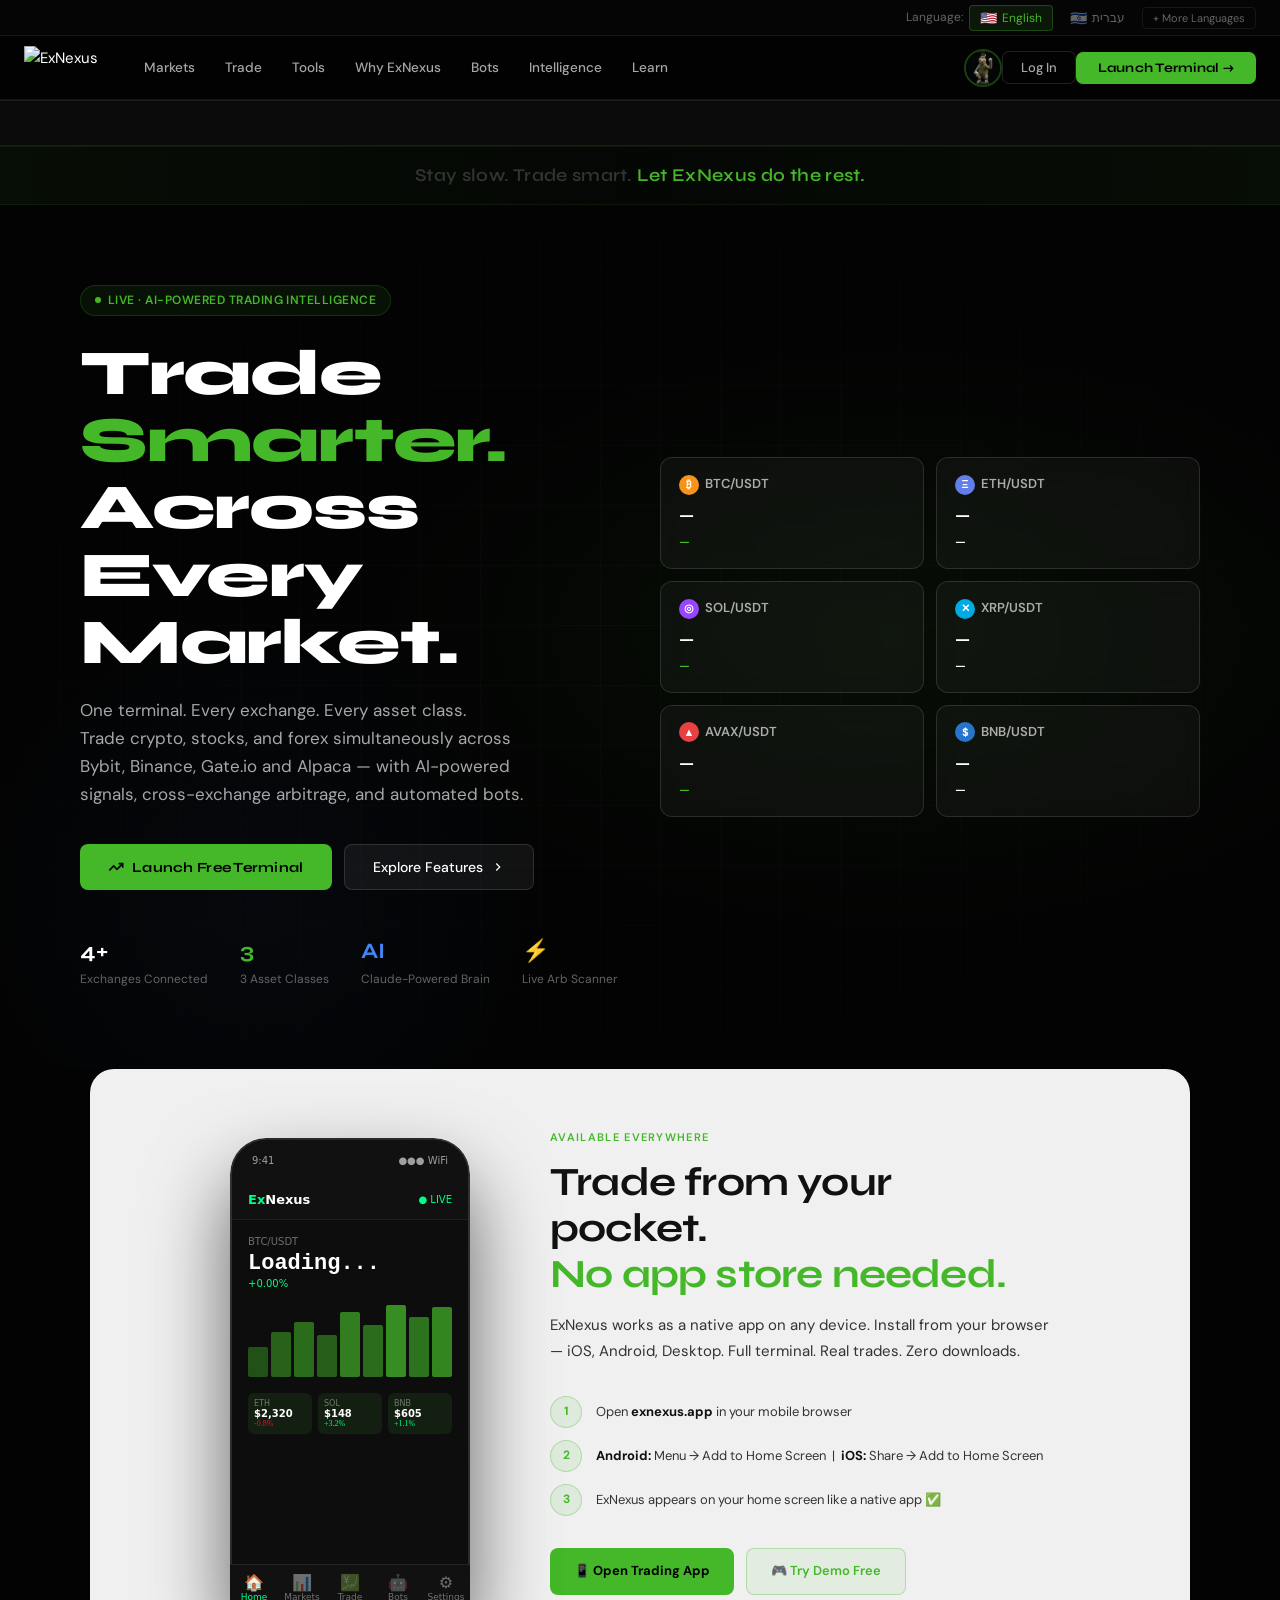
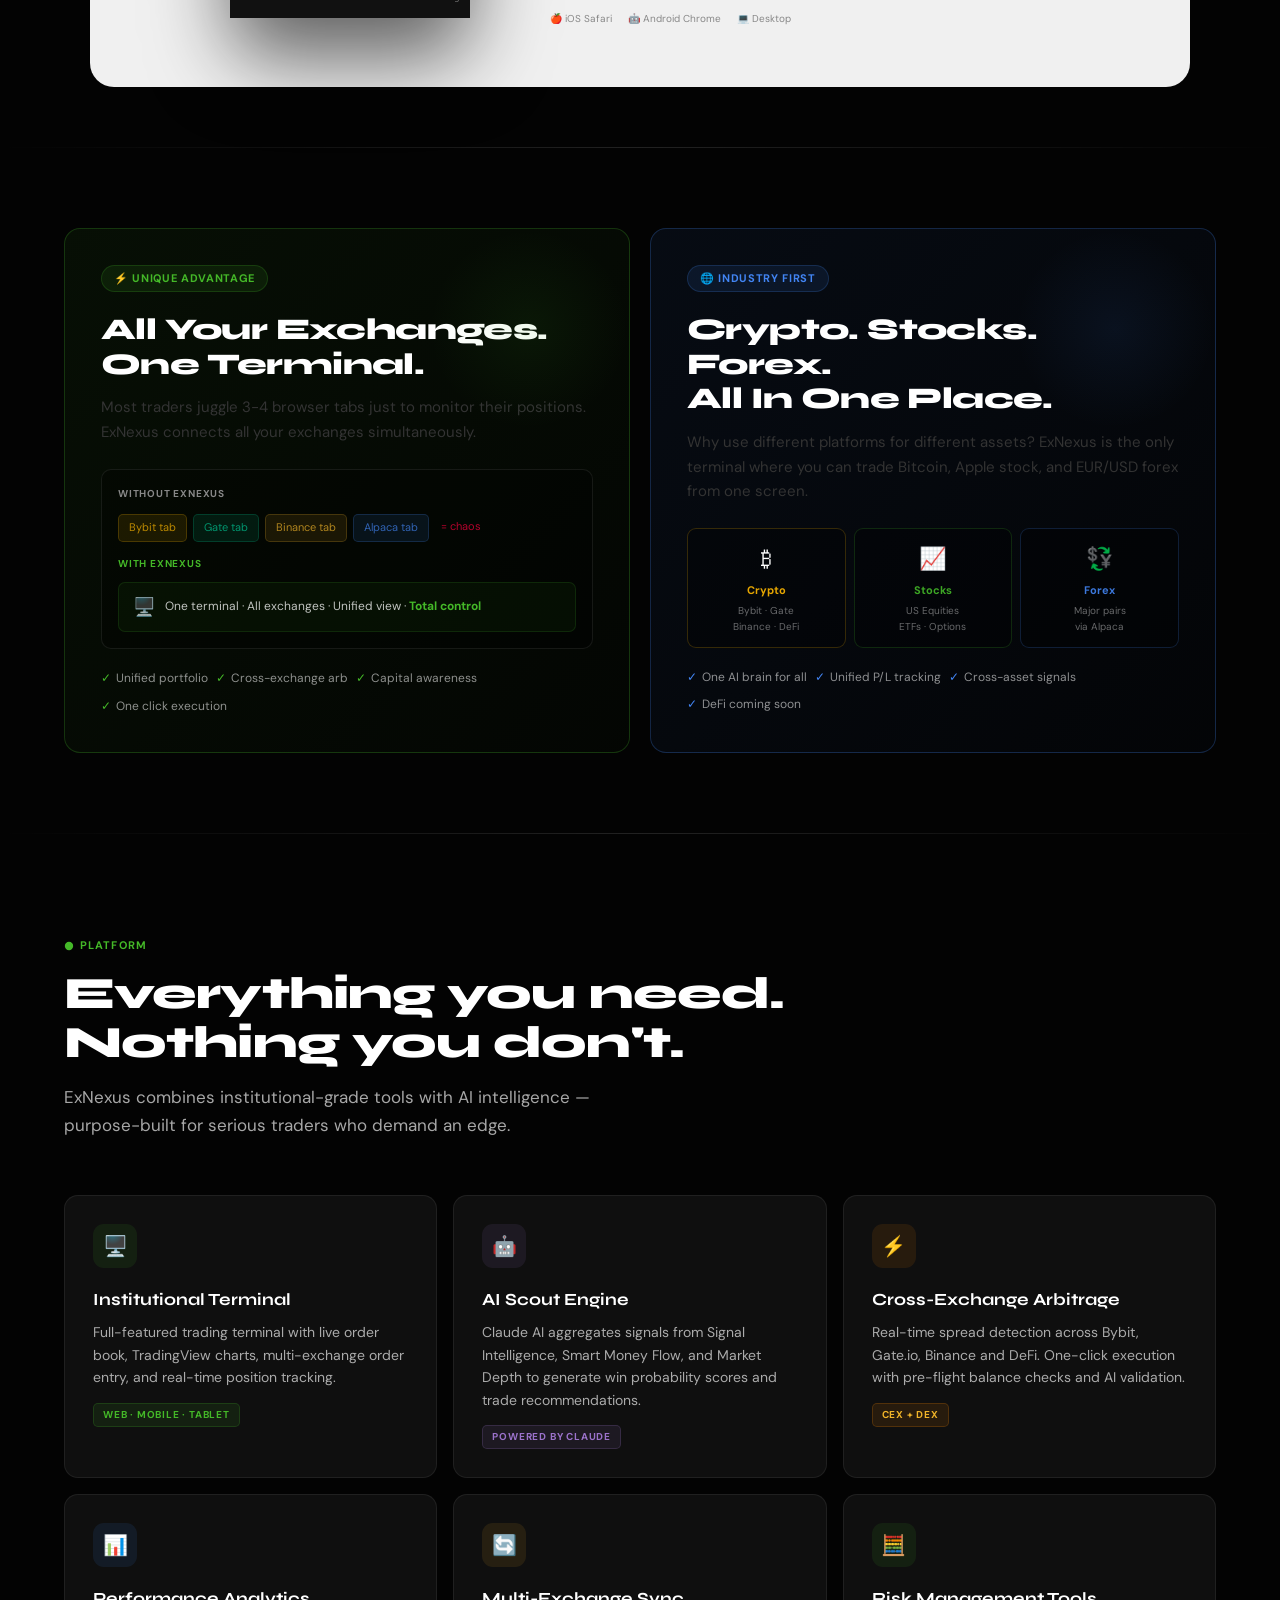
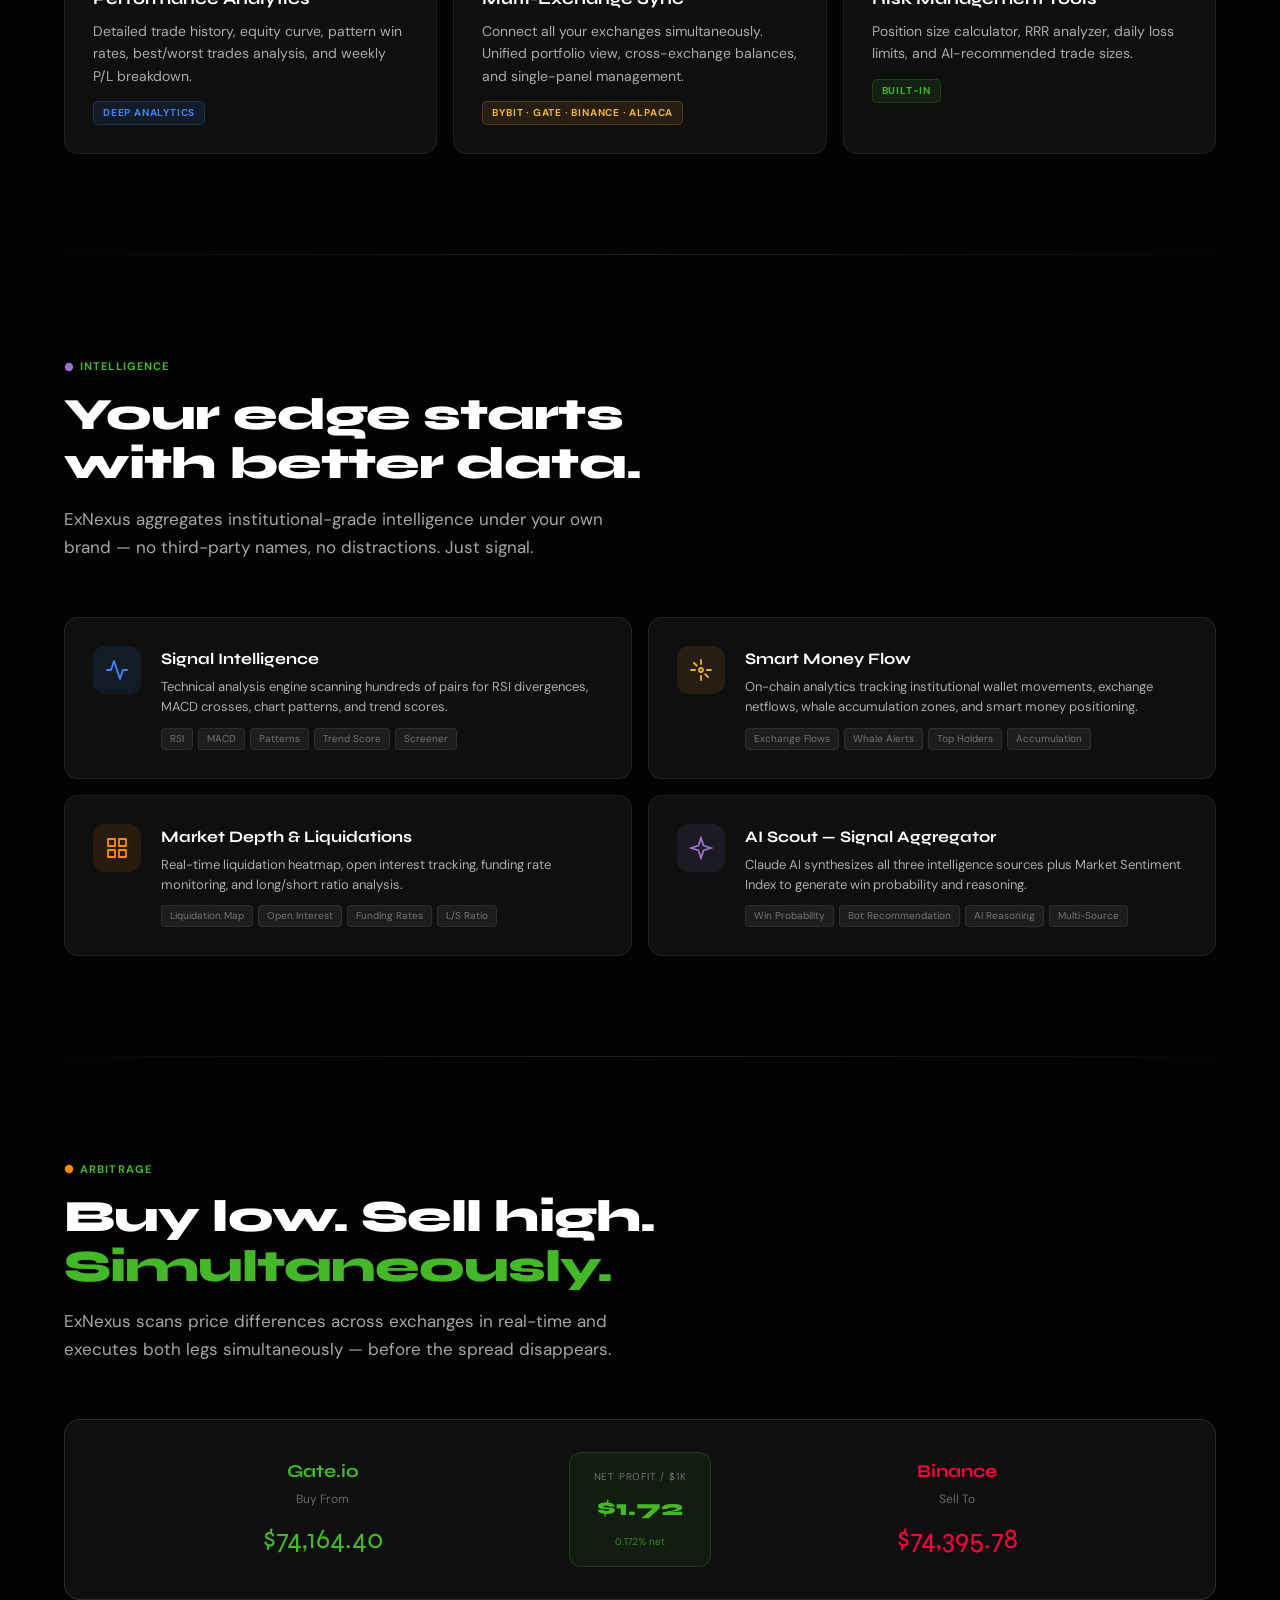
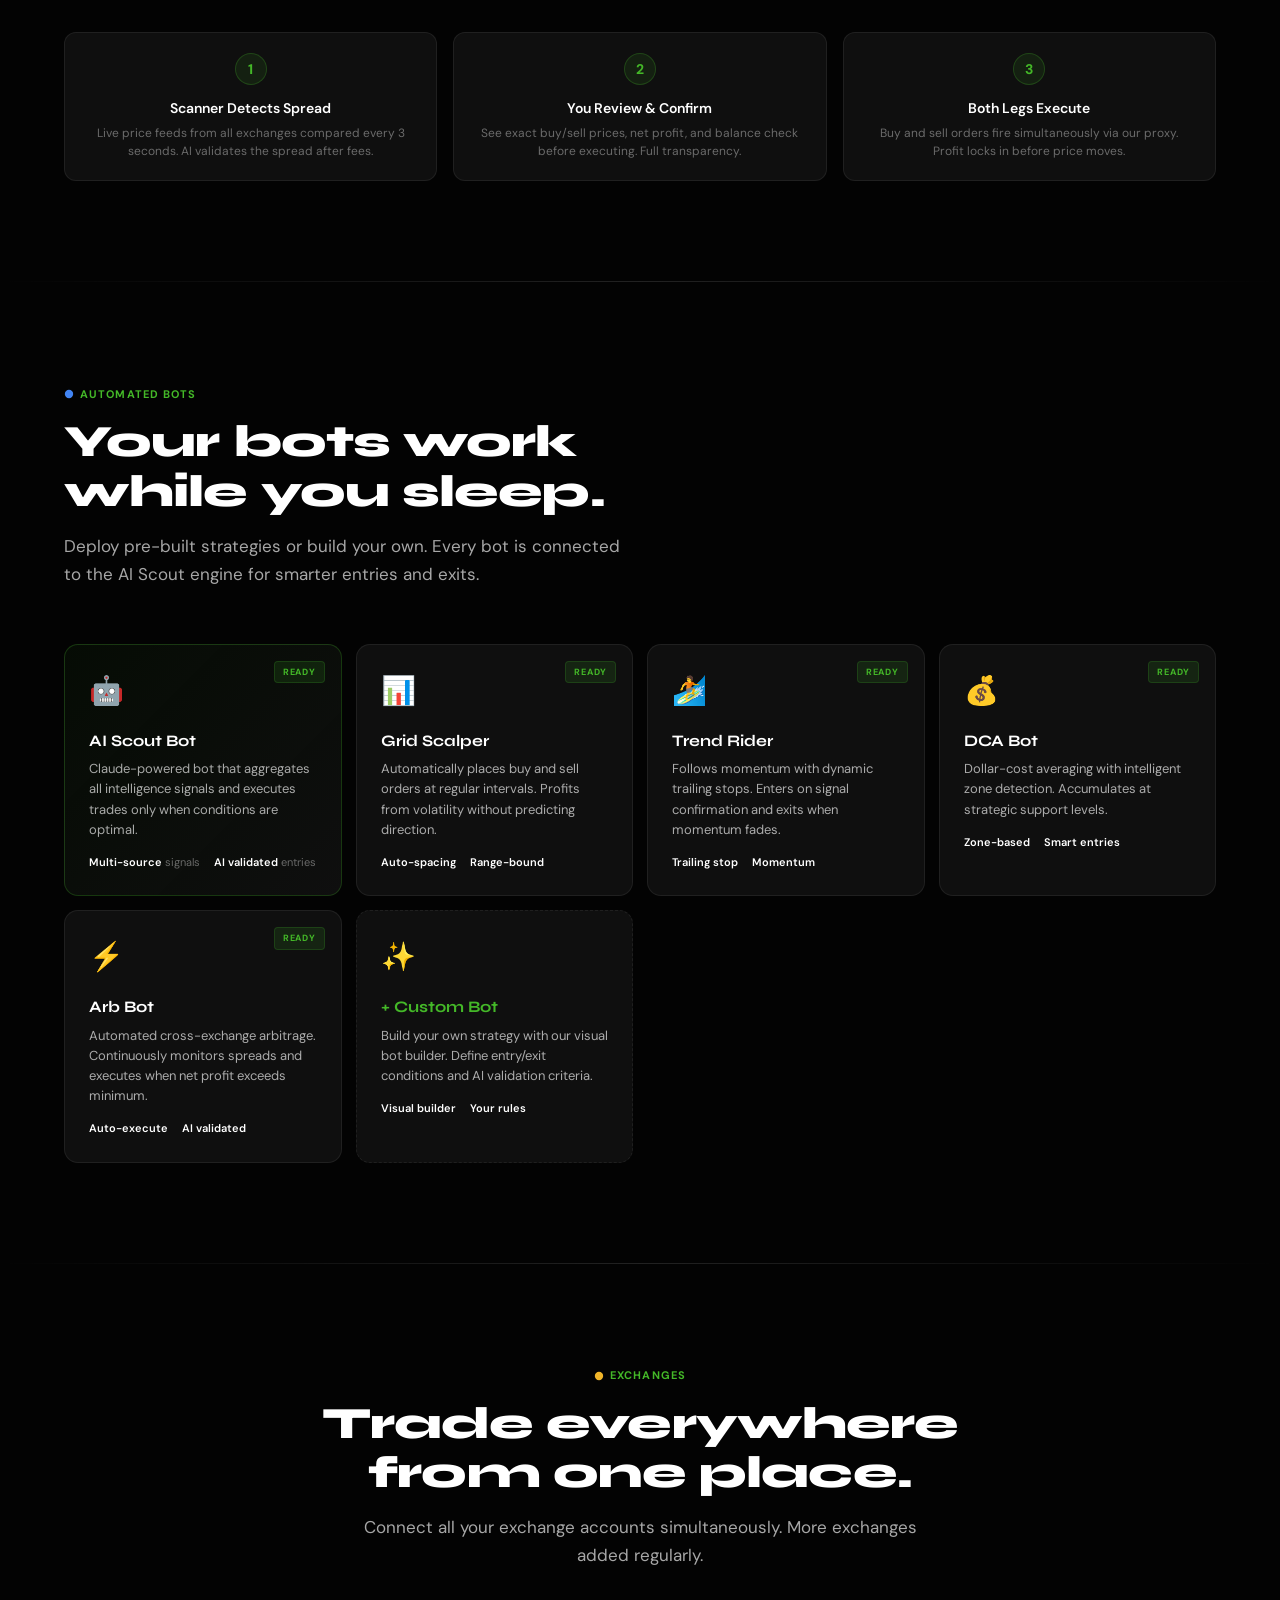
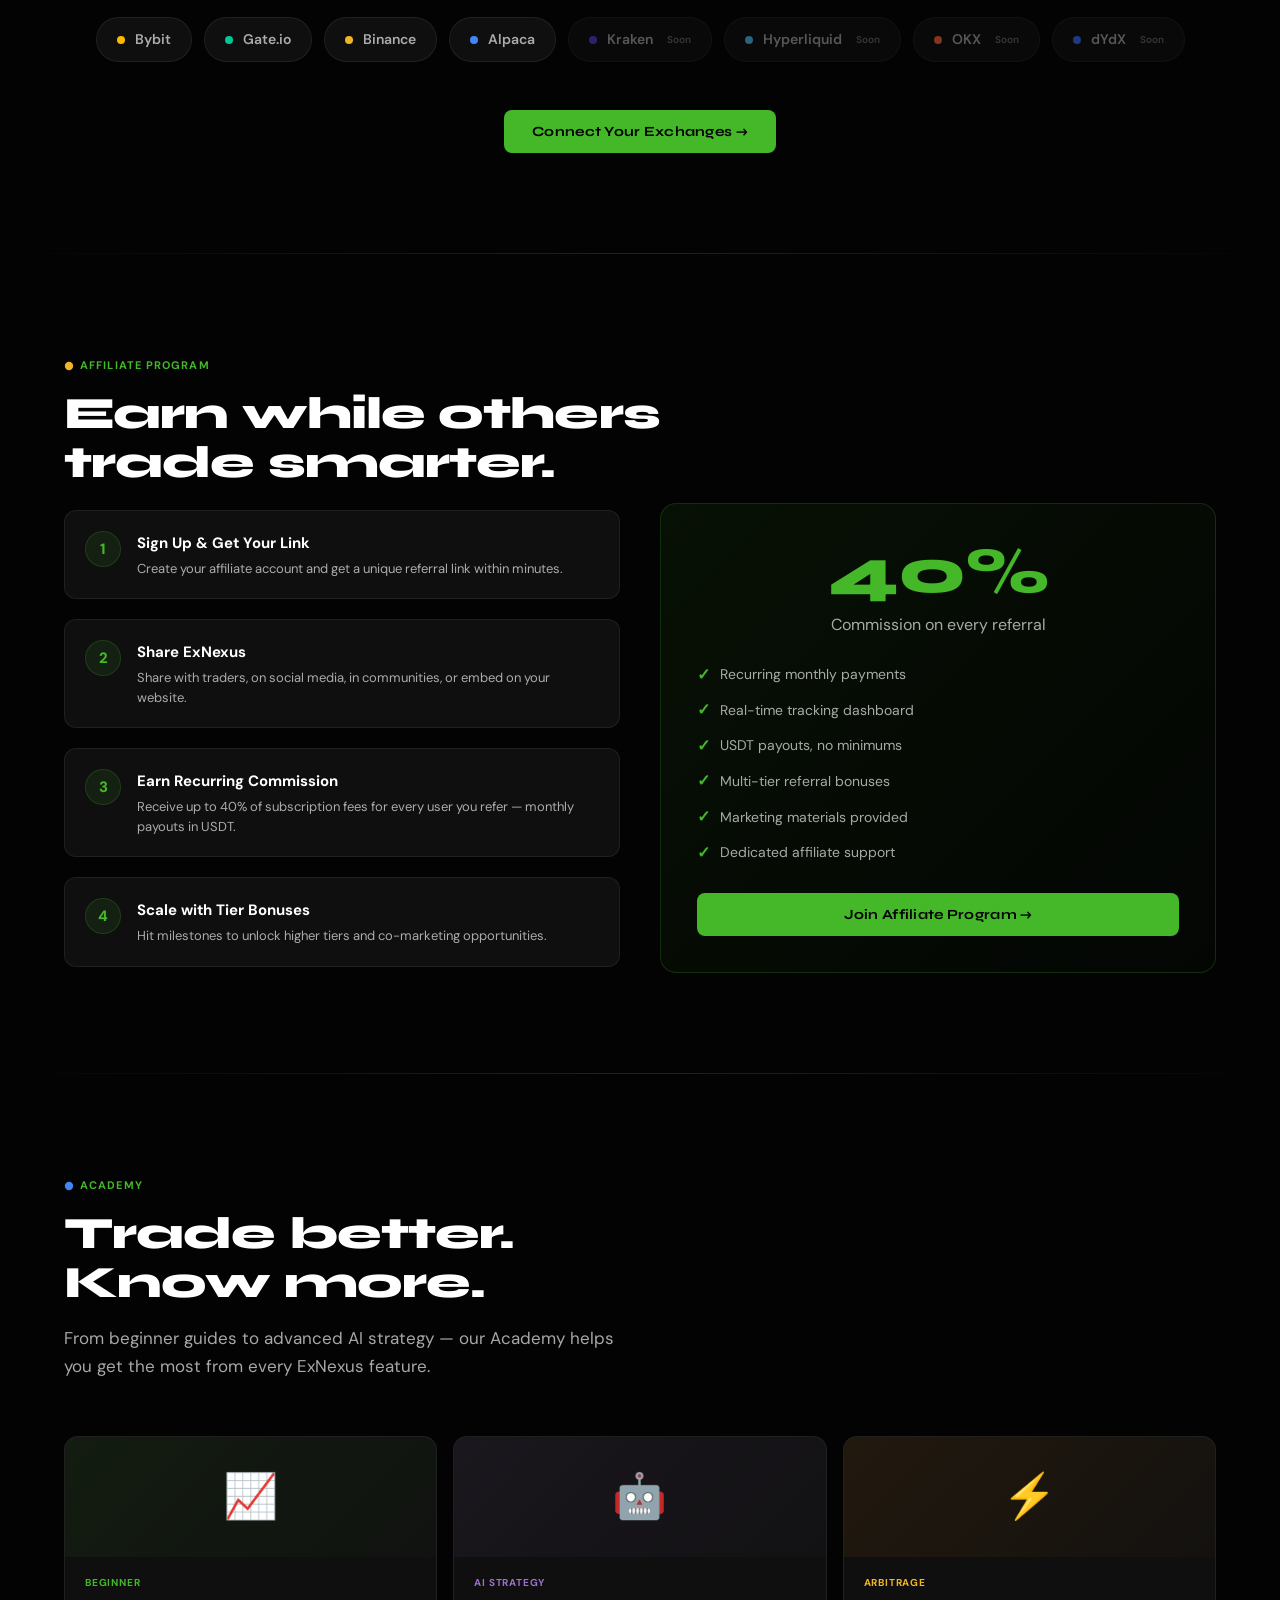
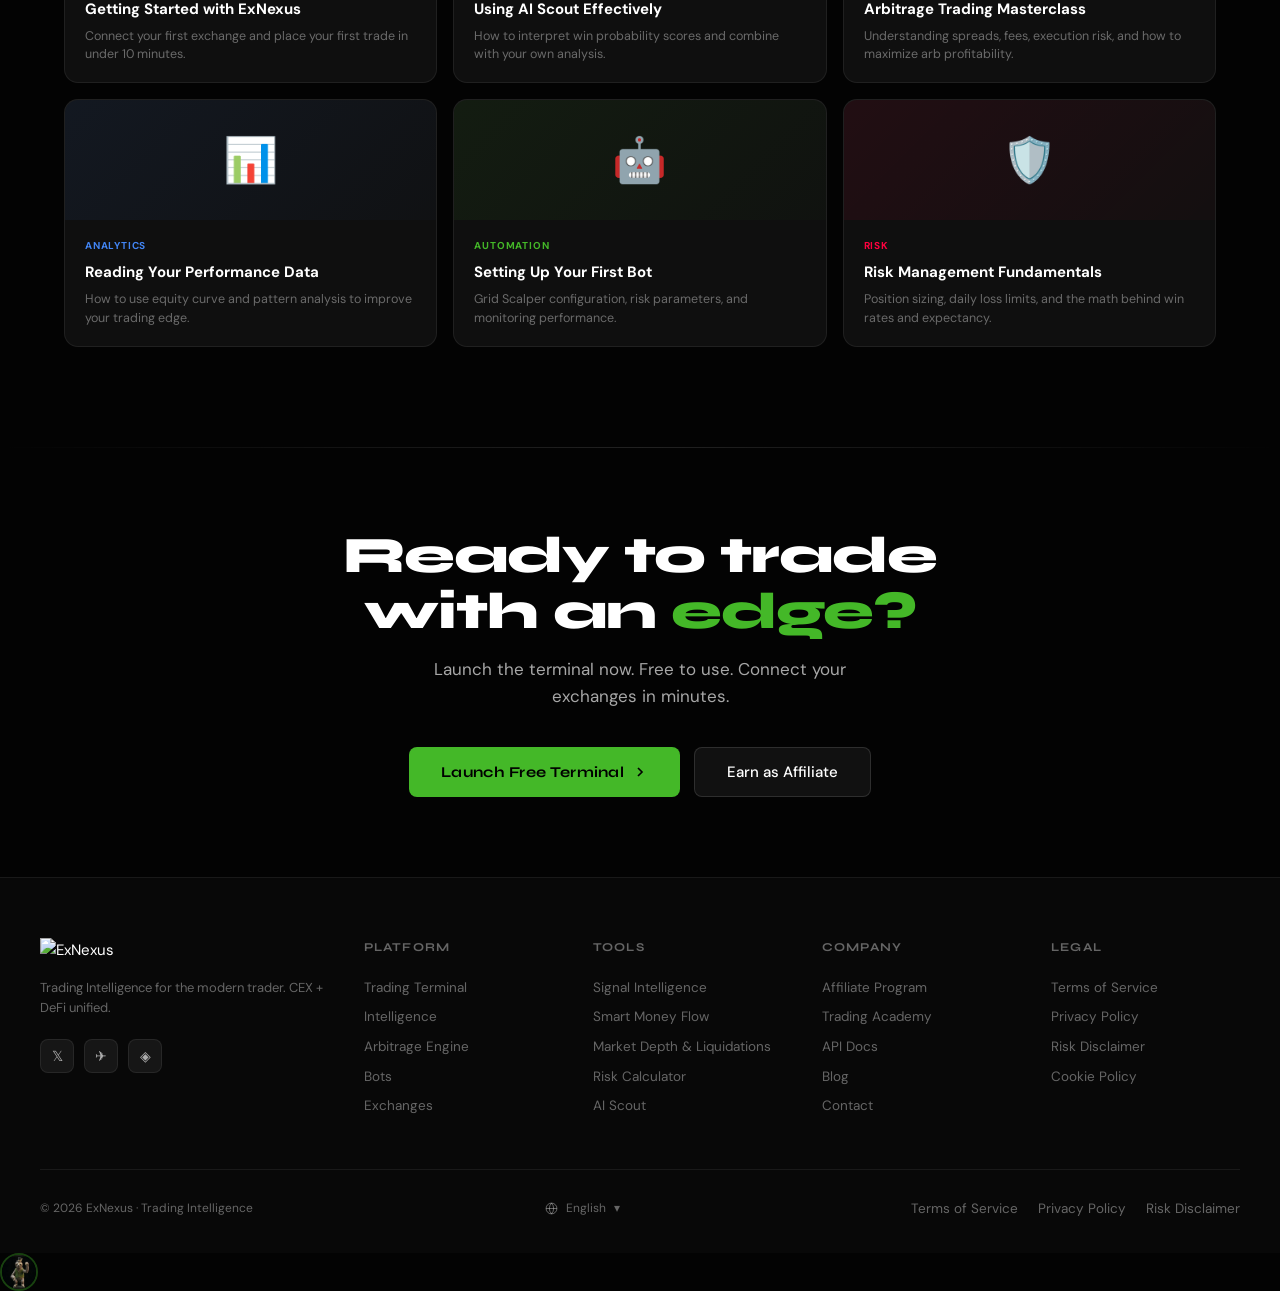
==== commit 465db110: "Update index.html" ====
--- a/index.html
+++ b/index.html
@@ -62,7 +62,7 @@
 body.markets-active footer{display:none !important;}
 body.markets-active .ticker-bar{display:none !important;}
 
-.mk-header{display:flex;align-items:center;justify-content:space-between;margin-bottom:32px;flex-wrap:wrap;gap:16px;}
+.mk-header{display:flex;align-items:center;justify-content:space-between;margin-bottom:24px;flex-wrap:wrap;gap:16px;}
 .mk-title{font-family:'Syne',sans-serif;font-size:clamp(28px,4vw,42px);font-weight:700;letter-spacing:-.02em;}
 .mk-title .accent{color:var(--neon);}
 .mk-search-wrap{position:relative;width:min(360px,100%);}
@@ -75,20 +75,19 @@
 .mk-search:focus{outline:none;border-color:var(--neon);}
 .mk-search-icon{position:absolute;left:14px;top:50%;transform:translateY(-50%);color:var(--text-dim);pointer-events:none;}
 
-/* hero card row */
-.mk-hero-row{
-  display:grid;grid-template-columns:repeat(auto-fit,minmax(260px,1fr));gap:14px;margin-bottom:36px;
-}
-.mk-hero-card{
-  background:linear-gradient(135deg,var(--bg2),var(--bg3));
-  border:1px solid var(--border);border-radius:14px;padding:18px;
-  transition:border-color .2s,transform .2s;
-}
+.mk-asset-tabs{display:flex;gap:4px;margin-bottom:28px;border-bottom:1px solid var(--border);overflow-x:auto;}
+.mk-asset-tab{padding:12px 20px;background:transparent;border:none;border-bottom:2px solid transparent;color:var(--text-mid);font-size:14px;font-weight:600;cursor:pointer;white-space:nowrap;transition:all .15s;font-family:'DM Sans',sans-serif;display:flex;align-items:center;gap:8px;}
+.mk-asset-tab:hover{color:var(--text);}
+.mk-asset-tab.active{color:var(--neon);border-bottom-color:var(--neon);}
+.mk-asset-tab .mk-soon{font-size:9px;background:rgba(155,114,203,0.15);color:#9b72cb;padding:2px 6px;border-radius:4px;font-weight:700;letter-spacing:.04em;}
+
+.mk-hero-row{display:grid;grid-template-columns:repeat(auto-fit,minmax(260px,1fr));gap:14px;margin-bottom:36px;}
+.mk-hero-card{background:linear-gradient(135deg,var(--bg2),var(--bg3));border:1px solid var(--border);border-radius:14px;padding:18px;transition:border-color .2s;}
 .mk-hero-card:hover{border-color:rgba(68,184,40,0.3);}
 .mk-hero-head{display:flex;align-items:center;justify-content:space-between;margin-bottom:14px;}
 .mk-hero-title{font-size:13px;color:var(--text-mid);font-weight:600;display:flex;align-items:center;gap:8px;}
 .mk-hero-title-icon{width:20px;height:20px;border-radius:5px;display:inline-flex;align-items:center;justify-content:center;font-size:11px;}
-.mk-hero-link{font-size:11px;color:var(--text-dim);text-decoration:none;}
+.mk-hero-link{font-size:11px;color:var(--text-dim);text-decoration:none;cursor:pointer;}
 .mk-hero-link:hover{color:var(--neon);}
 .mk-hero-row-item{display:flex;align-items:center;justify-content:space-between;padding:7px 0;border-bottom:1px solid var(--border);font-size:13px;}
 .mk-hero-row-item:last-child{border-bottom:none;}
@@ -98,26 +97,14 @@
 .mk-hero-chg.pos{color:var(--neon);}
 .mk-hero-chg.neg{color:var(--red);}
 
-/* category filter row */
 .mk-tabs{display:flex;gap:6px;margin-bottom:16px;overflow-x:auto;padding-bottom:4px;}
-.mk-tab{
-  padding:8px 16px;background:transparent;border:1px solid var(--border);border-radius:8px;
-  color:var(--text-mid);font-size:13px;font-weight:500;cursor:pointer;white-space:nowrap;
-  transition:all .15s;
-}
+.mk-tab{padding:8px 16px;background:transparent;border:1px solid var(--border);border-radius:8px;color:var(--text-mid);font-size:13px;font-weight:500;cursor:pointer;white-space:nowrap;transition:all .15s;font-family:'DM Sans',sans-serif;}
 .mk-tab:hover{color:var(--text);border-color:var(--border2);}
 .mk-tab.active{background:rgba(68,184,40,0.1);border-color:rgba(68,184,40,0.4);color:var(--neon);}
 
-/* table */
-.mk-table-wrap{
-  background:var(--bg2);border:1px solid var(--border);border-radius:14px;overflow:hidden;
-}
+.mk-table-wrap{background:var(--bg2);border:1px solid var(--border);border-radius:14px;overflow:hidden;}
 .mk-table{width:100%;border-collapse:collapse;font-size:14px;}
-.mk-table th{
-  text-align:left;padding:14px 16px;font-size:11px;font-weight:600;text-transform:uppercase;
-  letter-spacing:.06em;color:var(--text-dim);background:var(--bg3);border-bottom:1px solid var(--border);
-  cursor:pointer;user-select:none;white-space:nowrap;
-}
+.mk-table th{text-align:left;padding:14px 16px;font-size:11px;font-weight:600;text-transform:uppercase;letter-spacing:.06em;color:var(--text-dim);background:var(--bg3);border-bottom:1px solid var(--border);cursor:pointer;user-select:none;white-space:nowrap;}
 .mk-table th:hover{color:var(--text-mid);}
 .mk-table th .sort-arrow{opacity:0;margin-left:4px;font-size:10px;}
 .mk-table th.sort-active .sort-arrow{opacity:1;color:var(--neon);}
@@ -127,11 +114,7 @@
 .mk-table tbody tr:hover{background:rgba(68,184,40,0.04);}
 .mk-table tbody tr:last-child td{border-bottom:none;}
 .mk-coin-cell{display:flex;align-items:center;gap:10px;}
-.mk-coin-icon{
-  width:28px;height:28px;border-radius:50%;background:var(--bg3);
-  display:inline-flex;align-items:center;justify-content:center;
-  font-size:13px;font-weight:700;flex-shrink:0;
-}
+.mk-coin-icon{width:28px;height:28px;border-radius:50%;background:var(--bg3);display:inline-flex;align-items:center;justify-content:center;font-size:13px;font-weight:700;flex-shrink:0;color:var(--text);}
 .mk-coin-icon img{width:100%;height:100%;border-radius:50%;}
 .mk-coin-name{font-weight:600;color:var(--text);}
 .mk-coin-symbol{font-size:11px;color:var(--text-dim);text-transform:uppercase;}
@@ -140,38 +123,27 @@
 .mk-chg.pos{color:var(--neon);}
 .mk-chg.neg{color:var(--red);}
 .mk-vol,.mk-mcap{color:var(--text-mid);}
-.mk-trade-btn{
-  padding:6px 14px;background:rgba(68,184,40,0.1);border:1px solid rgba(68,184,40,0.3);
-  border-radius:6px;color:var(--neon);font-size:12px;font-weight:600;cursor:pointer;
-  transition:all .15s;text-decoration:none;display:inline-block;
-}
+.mk-trade-btn{padding:6px 14px;background:rgba(68,184,40,0.1);border:1px solid rgba(68,184,40,0.3);border-radius:6px;color:var(--neon);font-size:12px;font-weight:600;cursor:pointer;transition:all .15s;text-decoration:none;display:inline-block;}
 .mk-trade-btn:hover{background:rgba(68,184,40,0.2);border-color:rgba(68,184,40,0.5);}
 .mk-rank{color:var(--text-dim);font-size:13px;}
 
-/* loading + empty */
 .mk-loading{padding:60px 20px;text-align:center;color:var(--text-dim);}
-.mk-loading-spinner{
-  width:32px;height:32px;border:3px solid var(--border);border-top-color:var(--neon);
-  border-radius:50%;margin:0 auto 16px;animation:mk-spin 0.8s linear infinite;
-}
+.mk-loading-spinner{width:32px;height:32px;border:3px solid var(--border);border-top-color:var(--neon);border-radius:50%;margin:0 auto 16px;animation:mk-spin 0.8s linear infinite;}
 @keyframes mk-spin{to{transform:rotate(360deg);}}
 .mk-empty{padding:60px 20px;text-align:center;color:var(--text-dim);}
-
-/* sparkline */
-.mk-sparkline{display:inline-block;height:32px;width:80px;}
-.mk-sparkline path{fill:none;stroke-width:1.5;}
-.mk-sparkline.pos path{stroke:var(--neon);}
-.mk-sparkline.neg path{stroke:var(--red);}
-
-/* responsive */
+.mk-coming-soon{padding:80px 24px;text-align:center;background:var(--bg2);border:1px solid var(--border);border-radius:14px;}
+.mk-coming-soon-icon{font-size:48px;margin-bottom:16px;opacity:.7;}
+.mk-coming-soon-title{font-family:'Syne',sans-serif;font-size:24px;font-weight:700;margin-bottom:8px;}
+.mk-coming-soon-sub{color:var(--text-mid);max-width:480px;margin:0 auto 24px;line-height:1.6;}
+.mk-coming-soon-tag{display:inline-block;padding:6px 14px;background:rgba(155,114,203,0.1);border:1px solid rgba(155,114,203,0.3);border-radius:6px;color:#9b72cb;font-size:12px;font-weight:600;letter-spacing:.04em;}
+
 @media (max-width: 900px){
   .mk-table th,.mk-table td{padding:10px 8px;font-size:12px;}
   .mk-coin-name{font-size:13px;}
-  .mk-rank,.mk-vol,.mk-mcap,.mk-sparkline{display:none;}
+  .mk-rank,.mk-vol,.mk-mcap{display:none;}
   .mk-table th:nth-child(1),.mk-table td:nth-child(1),
   .mk-table th:nth-child(5),.mk-table td:nth-child(5),
-  .mk-table th:nth-child(6),.mk-table td:nth-child(6),
-  .mk-table th:nth-child(7),.mk-table td:nth-child(7){display:none;}
+  .mk-table th:nth-child(6),.mk-table td:nth-child(6){display:none;}
 }
 
 /* ═══ LANGUAGE SWITCHER ═══ */
@@ -956,19 +928,23 @@
 
   <div class="nav-links" id="nav-links">
     <!-- Markets -->
-    <div class="nav-item" data-i18n="nav_markets">
+    <div class="nav-item" data-i18n="nav_markets" onclick="if(window.showMarkets){showMarkets();}" style="cursor:pointer;">
       <span>Markets</span><span class="nav-caret">▾</span>
       <div class="nav-dropdown">
-        <div class="dd-item" onclick="showMarkets()">
-          <div class="dd-icon" style="background:rgba(68,184,40,0.1);">📊</div>
-          <div><div class="dd-text-title" data-i18n="live_prices">Live Markets</div><div class="dd-text-sub" data-i18n="live_prices_sub">Real-time prices · 100+ coins</div></div>
-        </div>
-        <div class="dd-item" onclick="goto('#intelligence')">
+        <div class="dd-item" onclick="event.stopPropagation();if(window.showMarkets){showMarkets('crypto');}">
+          <div class="dd-icon" style="background:rgba(68,184,40,0.1);">🪙</div>
+          <div><div class="dd-text-title" data-i18n="crypto_markets">Crypto Markets</div><div class="dd-text-sub" data-i18n="crypto_markets_sub">100+ coins · Live prices</div></div>
+        </div>
+        <div class="dd-item" onclick="event.stopPropagation();if(window.showMarkets){showMarkets('stocks');}">
+          <div class="dd-icon" style="background:rgba(66,133,244,0.1);">📈</div>
+          <div><div class="dd-text-title" data-i18n="stock_markets">Stock Markets</div><div class="dd-text-sub" data-i18n="stock_markets_sub">Equities · ETFs · Coming Soon</div></div>
+        </div>
+        <div class="dd-sep"></div>
+        <div class="dd-item" onclick="event.stopPropagation();goto('#intelligence')">
           <div class="dd-icon" style="background:rgba(240,180,41,0.1);">🌊</div>
           <div><div class="dd-text-title" data-i18n="market_sentiment">Market Sentiment</div><div class="dd-text-sub" data-i18n="market_sentiment_sub">Fear & Greed + Smart Money Flow</div></div>
         </div>
-        <div class="dd-sep"></div>
-        <div class="dd-item" onclick="goto('#arbitrage')">
+        <div class="dd-item" onclick="event.stopPropagation();goto('#arbitrage')">
           <div class="dd-icon" style="background:rgba(66,133,244,0.1);">⚡</div>
           <div><div class="dd-text-title" data-i18n="arb_opportunities">Arb Opportunities</div><div class="dd-text-sub" data-i18n="arb_opportunities_sub">Live cross-exchange spreads</div></div>
         </div>
@@ -1092,76 +1068,58 @@
     </div>
   </div>
 
-  <!-- Hero row: Top Gainers / Top Losers / Trending / Market Stats -->
-  <div class="mk-hero-row">
-    <div class="mk-hero-card">
-      <div class="mk-hero-head">
-        <div class="mk-hero-title"><span class="mk-hero-title-icon" style="background:rgba(68,184,40,0.15);color:var(--neon);">▲</span>Top Gainers · 24h</div>
-        <a class="mk-hero-link" href="#" onclick="setMkCategory('gainers');return false;">View →</a>
-      </div>
-      <div id="mk-top-gainers"><div class="mk-loading"><div class="mk-loading-spinner"></div>Loading...</div></div>
-    </div>
-    <div class="mk-hero-card">
-      <div class="mk-hero-head">
-        <div class="mk-hero-title"><span class="mk-hero-title-icon" style="background:rgba(255,0,63,0.15);color:var(--red);">▼</span>Top Losers · 24h</div>
-        <a class="mk-hero-link" href="#" onclick="setMkCategory('losers');return false;">View →</a>
-      </div>
-      <div id="mk-top-losers"><div class="mk-loading"><div class="mk-loading-spinner"></div>Loading...</div></div>
-    </div>
-    <div class="mk-hero-card">
-      <div class="mk-hero-head">
-        <div class="mk-hero-title"><span class="mk-hero-title-icon" style="background:rgba(240,180,41,0.15);color:var(--gold);">🔥</span>Trending</div>
-        <a class="mk-hero-link" href="#" onclick="setMkCategory('trending');return false;">View →</a>
-      </div>
-      <div id="mk-trending"><div class="mk-loading"><div class="mk-loading-spinner"></div>Loading...</div></div>
-    </div>
-    <div class="mk-hero-card">
-      <div class="mk-hero-head">
-        <div class="mk-hero-title"><span class="mk-hero-title-icon" style="background:rgba(66,133,244,0.15);color:var(--blue);">📊</span>Market Overview</div>
-      </div>
-      <div id="mk-overview"><div class="mk-loading"><div class="mk-loading-spinner"></div>Loading...</div></div>
-    </div>
-  </div>
-
-  <!-- Category filter -->
-  <div class="mk-tabs">
-    <button class="mk-tab active" data-cat="all" onclick="setMkCategory('all')">All</button>
-    <button class="mk-tab" data-cat="defi" onclick="setMkCategory('defi')">DeFi</button>
-    <button class="mk-tab" data-cat="meme" onclick="setMkCategory('meme')">Memes</button>
-    <button class="mk-tab" data-cat="ai" onclick="setMkCategory('ai')">AI</button>
-    <button class="mk-tab" data-cat="layer1" onclick="setMkCategory('layer1')">Layer 1</button>
-    <button class="mk-tab" data-cat="layer2" onclick="setMkCategory('layer2')">Layer 2</button>
-    <button class="mk-tab" data-cat="gainers" onclick="setMkCategory('gainers')">Top Gainers</button>
-    <button class="mk-tab" data-cat="losers" onclick="setMkCategory('losers')">Top Losers</button>
-    <button class="mk-tab" data-cat="trending" onclick="setMkCategory('trending')">Trending</button>
-  </div>
-
-  <!-- Main table -->
-  <div class="mk-table-wrap">
-    <div style="overflow-x:auto;">
-      <table class="mk-table" id="mk-table">
-        <thead>
-          <tr>
+  <div class="mk-asset-tabs">
+    <button class="mk-asset-tab active" data-asset="crypto" onclick="setAssetClass('crypto')"><span>🪙</span> Crypto</button>
+    <button class="mk-asset-tab" data-asset="stocks" onclick="setAssetClass('stocks')"><span>📈</span> Stocks <span class="mk-soon">SOON</span></button>
+    <button class="mk-asset-tab" data-asset="forex" onclick="setAssetClass('forex')"><span>💱</span> Forex <span class="mk-soon">SOON</span></button>
+    <button class="mk-asset-tab" data-asset="futures" onclick="setAssetClass('futures')"><span>⚡</span> Futures <span class="mk-soon">SOON</span></button>
+  </div>
+
+  <div id="mk-pane-crypto" class="mk-pane">
+    <div class="mk-hero-row">
+      <div class="mk-hero-card"><div class="mk-hero-head"><div class="mk-hero-title"><span class="mk-hero-title-icon" style="background:rgba(68,184,40,0.15);color:var(--neon);">▲</span>Top Gainers · 24h</div><span class="mk-hero-link" onclick="setMkCategory('gainers')">View →</span></div><div id="mk-top-gainers"><div class="mk-loading"><div class="mk-loading-spinner"></div>Loading...</div></div></div>
+      <div class="mk-hero-card"><div class="mk-hero-head"><div class="mk-hero-title"><span class="mk-hero-title-icon" style="background:rgba(255,0,63,0.15);color:var(--red);">▼</span>Top Losers · 24h</div><span class="mk-hero-link" onclick="setMkCategory('losers')">View →</span></div><div id="mk-top-losers"><div class="mk-loading"><div class="mk-loading-spinner"></div>Loading...</div></div></div>
+      <div class="mk-hero-card"><div class="mk-hero-head"><div class="mk-hero-title"><span class="mk-hero-title-icon" style="background:rgba(240,180,41,0.15);color:var(--gold);">🔥</span>Trending</div><span class="mk-hero-link" onclick="setMkCategory('trending')">View →</span></div><div id="mk-trending"><div class="mk-loading"><div class="mk-loading-spinner"></div>Loading...</div></div></div>
+      <div class="mk-hero-card"><div class="mk-hero-head"><div class="mk-hero-title"><span class="mk-hero-title-icon" style="background:rgba(66,133,244,0.15);color:var(--blue);">📊</span>Market Overview</div></div><div id="mk-overview"><div class="mk-loading"><div class="mk-loading-spinner"></div>Loading...</div></div></div>
+    </div>
+
+    <div class="mk-tabs">
+      <button class="mk-tab active" data-cat="all" onclick="setMkCategory('all')">All</button>
+      <button class="mk-tab" data-cat="defi" onclick="setMkCategory('defi')">DeFi</button>
+      <button class="mk-tab" data-cat="meme" onclick="setMkCategory('meme')">Memes</button>
+      <button class="mk-tab" data-cat="ai" onclick="setMkCategory('ai')">AI</button>
+      <button class="mk-tab" data-cat="layer1" onclick="setMkCategory('layer1')">Layer 1</button>
+      <button class="mk-tab" data-cat="layer2" onclick="setMkCategory('layer2')">Layer 2</button>
+      <button class="mk-tab" data-cat="gainers" onclick="setMkCategory('gainers')">Top Gainers</button>
+      <button class="mk-tab" data-cat="losers" onclick="setMkCategory('losers')">Top Losers</button>
+      <button class="mk-tab" data-cat="trending" onclick="setMkCategory('trending')">Trending</button>
+    </div>
+
+    <div class="mk-table-wrap">
+      <div style="overflow-x:auto;">
+        <table class="mk-table" id="mk-table">
+          <thead><tr>
             <th class="num" data-sort="rank">#</th>
             <th data-sort="name">Coin</th>
             <th class="num sort-active" data-sort="price">Price <span class="sort-arrow">▾</span></th>
             <th class="num" data-sort="change">24h %<span class="sort-arrow">▾</span></th>
             <th class="num" data-sort="volume">24h Volume <span class="sort-arrow">▾</span></th>
             <th class="num" data-sort="mcap">Market Cap <span class="sort-arrow">▾</span></th>
-            <th>Last 7d</th>
             <th></th>
-          </tr>
-        </thead>
-        <tbody id="mk-tbody">
-          <tr><td colspan="8"><div class="mk-loading"><div class="mk-loading-spinner"></div>Loading market data...</div></td></tr>
-        </tbody>
-      </table>
-    </div>
-  </div>
-
-  <div style="text-align:center;margin-top:24px;font-size:12px;color:var(--text-dim);">
-    Data updates every 60 seconds · <span id="mk-last-update">—</span>
-  </div>
+          </tr></thead>
+          <tbody id="mk-tbody">
+            <tr><td colspan="7"><div class="mk-loading"><div class="mk-loading-spinner"></div>Loading market data...</div></td></tr>
+          </tbody>
+        </table>
+      </div>
+    </div>
+
+    <div style="text-align:center;margin-top:24px;font-size:12px;color:var(--text-dim);">Data updates every 60 seconds · <span id="mk-last-update">—</span></div>
+  </div>
+
+  <div id="mk-pane-stocks" class="mk-pane" style="display:none;"><div class="mk-coming-soon"><div class="mk-coming-soon-icon">📈</div><div class="mk-coming-soon-title">Stock Markets · Coming Soon</div><div class="mk-coming-soon-sub">US equities and ETFs powered by Alpaca Markets are wired into our trading terminal today. The dedicated Stocks Markets dashboard is launching next.</div><span class="mk-coming-soon-tag">In Development</span></div></div>
+  <div id="mk-pane-forex" class="mk-pane" style="display:none;"><div class="mk-coming-soon"><div class="mk-coming-soon-icon">💱</div><div class="mk-coming-soon-title">Forex · Coming Soon</div><div class="mk-coming-soon-sub">Major and minor currency pairs with real-time spreads. Trade USD, EUR, GBP, JPY, and more.</div><span class="mk-coming-soon-tag">Planned</span></div></div>
+  <div id="mk-pane-futures" class="mk-pane" style="display:none;"><div class="mk-coming-soon"><div class="mk-coming-soon-icon">⚡</div><div class="mk-coming-soon-title">Futures · Coming Soon</div><div class="mk-coming-soon-sub">Perpetuals across Bybit, Binance, and Gate — funding rates, open interest, long/short ratios in one view.</div><span class="mk-coming-soon-tag">Planned</span></div></div>
 </section>
 
 <!-- Mobile Menu -->
@@ -2122,7 +2080,9 @@
   if(el) el.scrollIntoView({behavior:'smooth', block:'start'});
 }
 function launchTerminal() {
-  window.location.href = window.location.hostname === 'exnexus.co' || window.location.hostname === 'www.exnexus.co' ? 'https://exnexus.app/terminal.html' : 'terminal.html';
+  // After domain migration: terminal lives at /terminal/ on exnexus.co (not terminal.html)
+  // Open in same tab, preserve any query string the user might have.
+  window.location.href = '/terminal/';
 }
 function toggleMobMenu() {
   const m = document.getElementById('mob-menu');
@@ -2192,37 +2152,71 @@
 document.querySelectorAll('.reveal').forEach(el => revealObserver.observe(el));
 
 /* ── Markets Page ────────────────────────────────── */
-const MK_API = 'https://exnexus-market.drorbaron18.workers.dev';
-let mkData = []; // full coin list
-let mkCategory = 'all';
-let mkSort = { col: 'mcap', dir: 'desc' };
-let mkSearch = '';
-let mkRefreshTimer = null;
-
-function showMarkets(){
-  document.body.classList.add('markets-active');
-  document.getElementById('markets-page').classList.add('active');
-  history.pushState({page:'markets'}, '', '/markets');
-  window.scrollTo(0,0);
-  loadMarkets();
-  if(!mkRefreshTimer) mkRefreshTimer = setInterval(loadMarkets, 60000);
-}
-function hideMarkets(){
-  document.body.classList.remove('markets-active');
-  document.getElementById('markets-page').classList.remove('active');
-  if(mkRefreshTimer){clearInterval(mkRefreshTimer); mkRefreshTimer=null;}
-}
-window.addEventListener('popstate', (e)=>{
+var MK_API = 'https://exnexus-market.drorbaron18.workers.dev';
+var mkData = [];
+var mkAssetClass = 'crypto';
+var mkCategory = 'all';
+var mkSort = { col: 'mcap', dir: 'desc' };
+var mkSearch = '';
+var mkRefreshTimer = null;
+var mkInitialLoaded = false;
+
+window.showMarkets = function(assetClass){
+  try {
+    var page = document.getElementById('markets-page');
+    if(!page){ console.error('Markets page element not found'); return; }
+    document.body.classList.add('markets-active');
+    page.classList.add('active');
+    if(window.location.pathname !== '/markets'){
+      try { history.pushState({page:'markets'}, '', '/markets'); } catch(e){}
+    }
+    window.scrollTo(0,0);
+    if(assetClass) setAssetClass(assetClass);
+    if(mkAssetClass === 'crypto'){
+      loadMarkets();
+      if(!mkRefreshTimer) mkRefreshTimer = setInterval(loadMarkets, 60000);
+    }
+  } catch(err){
+    console.error('showMarkets error:', err);
+  }
+};
+
+window.hideMarkets = function(){
+  try {
+    document.body.classList.remove('markets-active');
+    var page = document.getElementById('markets-page');
+    if(page) page.classList.remove('active');
+    if(mkRefreshTimer){clearInterval(mkRefreshTimer); mkRefreshTimer=null;}
+  } catch(err){
+    console.error('hideMarkets error:', err);
+  }
+};
+
+window.setAssetClass = function(asset){
+  mkAssetClass = asset;
+  var tabs = document.querySelectorAll('.mk-asset-tab');
+  for(var i=0;i<tabs.length;i++) tabs[i].classList.toggle('active', tabs[i].getAttribute('data-asset') === asset);
+  var panes = document.querySelectorAll('.mk-pane');
+  for(var j=0;j<panes.length;j++) panes[j].style.display = (panes[j].id === 'mk-pane-' + asset) ? 'block' : 'none';
+  if(asset === 'crypto'){
+    if(!mkInitialLoaded) loadMarkets();
+    if(!mkRefreshTimer) mkRefreshTimer = setInterval(loadMarkets, 60000);
+  } else {
+    if(mkRefreshTimer){clearInterval(mkRefreshTimer); mkRefreshTimer=null;}
+  }
+};
+
+window.addEventListener('popstate', function(e){
   if(window.location.pathname === '/markets') showMarkets();
   else hideMarkets();
 });
-// Logo click → home
-document.addEventListener('click', (e)=>{
-  const logoEl = e.target.closest('.nav-logo');
+
+document.addEventListener('click', function(e){
+  var logoEl = e.target.closest ? e.target.closest('.nav-logo') : null;
   if(logoEl && document.body.classList.contains('markets-active')){
     e.preventDefault();
     hideMarkets();
-    history.pushState({page:'home'}, '', '/');
+    try { history.pushState({page:'home'}, '', '/'); } catch(err){}
   }
 });
 
@@ -2246,73 +2240,118 @@
   return (c>=0?'+':'') + c.toFixed(2) + '%';
 }
 function coinIconHtml(c){
-  if(c.logo) return '<div class="mk-coin-icon"><img src="'+c.logo+'" alt="'+c.symbol+'" loading="lazy" onerror="this.style.display=\'none\';this.parentElement.textContent=\''+(c.symbol||'?').charAt(0)+'\';"></div>';
-  return '<div class="mk-coin-icon">'+(c.symbol||'?').charAt(0)+'</div>';
+  var sym = (c.symbol||'?').charAt(0);
+  if(c.logo) return '<div class="mk-coin-icon"><img src="'+c.logo+'" alt="'+c.symbol+'" loading="lazy" onerror="this.outerHTML=\''+sym+'\';"></div>';
+  return '<div class="mk-coin-icon">'+sym+'</div>';
+}
+
+// Format-agnostic extractor: accepts any reasonable JSON shape
+function extractCoinList(json){
+  if(!json) return null;
+  if(Array.isArray(json)) return json;
+  if(Array.isArray(json.data)) return json.data;
+  if(json.data && Array.isArray(json.data.data)) return json.data.data;
+  if(Array.isArray(json.listings)) return json.listings;
+  if(Array.isArray(json.coins)) return json.coins;
+  if(Array.isArray(json.result)) return json.result;
+  return null;
+}
+
+function getField(c, paths){
+  for(var i=0;i<paths.length;i++){
+    var path = paths[i];
+    var v = c;
+    var parts = path.split('.');
+    var ok = true;
+    for(var j=0;j<parts.length;j++){
+      if(v == null) { ok=false; break; }
+      v = v[parts[j]];
+    }
+    if(ok && v != null && v !== '') return v;
+  }
+  return null;
 }
 
 async function loadMarkets(){
   try {
-    const res = await fetch(MK_API + '/listings?limit=100');
-    const json = await res.json();
-    if(!json.ok || !Array.isArray(json.data)) throw new Error('bad data');
-    mkData = json.data.map(c => ({
-      rank: c.cmc_rank || c.rank || 999,
-      name: c.name,
-      symbol: c.symbol,
-      price: c.quote?.USD?.price ?? c.price,
-      change: c.quote?.USD?.percent_change_24h ?? c.percent_change_24h,
-      volume: c.quote?.USD?.volume_24h ?? c.volume_24h,
-      mcap: c.quote?.USD?.market_cap ?? c.market_cap,
-      tags: c.tags || [],
-      logo: c.logo || ('https://s2.coinmarketcap.com/static/img/coins/64x64/'+(c.id||'')+'.png')
-    }));
+    var res = await fetch(MK_API + '/listings?limit=100');
+    if(!res.ok) throw new Error('HTTP ' + res.status);
+    var json = await res.json();
+    var list = extractCoinList(json);
+    if(!list){
+      console.warn('Could not extract coin list from response. Top-level keys:', Object.keys(json||{}));
+      throw new Error('Unrecognized response shape');
+    }
+    if(!list.length){
+      console.warn('Coin list is empty');
+      throw new Error('Empty coin list');
+    }
+    mkData = list.map(function(c){
+      var symbol = getField(c, ['symbol','Symbol','sym']);
+      var id = getField(c, ['id','cmc_id','coin_id']);
+      return {
+        rank: getField(c, ['cmc_rank','rank','market_cap_rank']) || 999,
+        name: getField(c, ['name','Name','coin_name']) || symbol,
+        symbol: symbol,
+        price: getField(c, ['quote.USD.price','price','price_usd','current_price','last']),
+        change: getField(c, ['quote.USD.percent_change_24h','percent_change_24h','price_change_percentage_24h','change_24h','change_pct_24h','priceChangePercent']),
+        volume: getField(c, ['quote.USD.volume_24h','volume_24h','volume','total_volume','quoteVolume']),
+        mcap: getField(c, ['quote.USD.market_cap','market_cap','marketCap','market_cap_usd']),
+        tags: c.tags || c.categories || [],
+        logo: c.logo || c.image || c.logoURI || (id ? 'https://s2.coinmarketcap.com/static/img/coins/64x64/'+id+'.png' : null)
+      };
+    });
+    mkInitialLoaded = true;
     renderMkTable();
     renderMkHero();
-    document.getElementById('mk-last-update').textContent = new Date().toLocaleTimeString();
+    var lu = document.getElementById('mk-last-update');
+    if(lu) lu.textContent = new Date().toLocaleTimeString();
   } catch(e){
-    document.getElementById('mk-tbody').innerHTML = '<tr><td colspan="8"><div class="mk-empty">Could not load market data. Please try again.</div></td></tr>';
+    console.error('loadMarkets failed:', e.message || e);
+    var tbody = document.getElementById('mk-tbody');
+    if(tbody) tbody.innerHTML = '<tr><td colspan="7"><div class="mk-empty">Could not load market data: ' + (e.message||'unknown error') + '. Open DevTools Network tab to see the API response.</div></td></tr>';
+    var els = ['mk-top-gainers','mk-top-losers','mk-trending','mk-overview'];
+    for(var i=0;i<els.length;i++){
+      var el = document.getElementById(els[i]);
+      if(el) el.innerHTML = '<div class="mk-empty" style="padding:20px;font-size:12px;">No data</div>';
+    }
   }
 }
 
-function setMkCategory(cat){
+window.setMkCategory = function(cat){
   mkCategory = cat;
-  document.querySelectorAll('.mk-tab').forEach(t => {
-    t.classList.toggle('active', t.dataset.cat === cat);
-  });
+  var tabs = document.querySelectorAll('#mk-pane-crypto .mk-tab');
+  for(var i=0;i<tabs.length;i++) tabs[i].classList.toggle('active', tabs[i].getAttribute('data-cat') === cat);
   renderMkTable();
-}
+};
 
 function getMkFiltered(){
-  let arr = mkData.slice();
-  // category filter
+  var arr = mkData.slice();
   if(mkCategory === 'gainers'){
-    arr = arr.filter(c => c.change != null).sort((a,b)=>b.change-a.change).slice(0,30);
+    arr = arr.filter(function(c){return c.change != null;}).sort(function(a,b){return b.change-a.change;}).slice(0,30);
   } else if(mkCategory === 'losers'){
-    arr = arr.filter(c => c.change != null).sort((a,b)=>a.change-b.change).slice(0,30);
+    arr = arr.filter(function(c){return c.change != null;}).sort(function(a,b){return a.change-b.change;}).slice(0,30);
   } else if(mkCategory === 'trending'){
-    // trending = top by 24h volume
-    arr = arr.filter(c=>c.volume).sort((a,b)=>b.volume-a.volume).slice(0,30);
+    arr = arr.filter(function(c){return c.volume;}).sort(function(a,b){return b.volume-a.volume;}).slice(0,30);
   } else if(mkCategory !== 'all'){
-    const tagMap = {
-      defi:['defi','decentralized-finance'],
-      meme:['memes','meme'],
-      ai:['ai-big-data','artificial-intelligence'],
-      layer1:['layer-1','smart-contracts'],
-      layer2:['layer-2','scaling']
-    };
-    const tags = tagMap[mkCategory] || [];
-    arr = arr.filter(c => c.tags && c.tags.some(t => tags.includes(t)));
+    var tagMap = {defi:['defi','decentralized-finance'],meme:['memes','meme'],ai:['ai-big-data','artificial-intelligence'],layer1:['layer-1','smart-contracts'],layer2:['layer-2','scaling']};
+    var tags = tagMap[mkCategory] || [];
+    arr = arr.filter(function(c){
+      if(!c.tags) return false;
+      for(var i=0;i<c.tags.length;i++) if(tags.indexOf(c.tags[i]) !== -1) return true;
+      return false;
+    });
   }
-  // search filter
   if(mkSearch){
-    const q = mkSearch.toLowerCase();
-    arr = arr.filter(c => (c.name||'').toLowerCase().includes(q) || (c.symbol||'').toLowerCase().includes(q));
+    var q = mkSearch.toLowerCase();
+    arr = arr.filter(function(c){
+      return ((c.name||'').toLowerCase().indexOf(q) !== -1) || ((c.symbol||'').toLowerCase().indexOf(q) !== -1);
+    });
   }
-  // sort
-  const dir = mkSort.dir === 'asc' ? 1 : -1;
-  const col = mkSort.col;
-  arr.sort((a,b)=>{
-    const av = a[col], bv = b[col];
+  var dir = mkSort.dir === 'asc' ? 1 : -1;
+  var col = mkSort.col;
+  arr.sort(function(a,b){
+    var av = a[col], bv = b[col];
     if(av == null) return 1;
     if(bv == null) return -1;
     if(typeof av === 'string') return av.localeCompare(bv) * dir;
@@ -2322,124 +2361,92 @@
 }
 
 function renderMkTable(){
-  const arr = getMkFiltered();
-  const tbody = document.getElementById('mk-tbody');
+  var arr = getMkFiltered();
+  var tbody = document.getElementById('mk-tbody');
+  if(!tbody) return;
   if(!arr.length){
-    tbody.innerHTML = '<tr><td colspan="8"><div class="mk-empty">No coins match your filters.</div></td></tr>';
+    tbody.innerHTML = '<tr><td colspan="7"><div class="mk-empty">No coins match your filters.</div></td></tr>';
     return;
   }
-  tbody.innerHTML = arr.slice(0,100).map(c => `
-    <tr>
-      <td class="num mk-rank">${c.rank}</td>
-      <td>
-        <div class="mk-coin-cell">
-          ${coinIconHtml(c)}
-          <div>
-            <div class="mk-coin-name">${c.name||c.symbol}</div>
-            <div class="mk-coin-symbol">${c.symbol||''}</div>
-          </div>
-        </div>
-      </td>
-      <td class="num mk-price">${fmtPrice(c.price)}</td>
-      <td class="num mk-chg ${c.change>=0?'pos':'neg'}">${fmtChg(c.change)}</td>
-      <td class="num mk-vol">${fmtBig(c.volume)}</td>
-      <td class="num mk-mcap">${fmtBig(c.mcap)}</td>
-      <td><span style="color:var(--text-dim);font-size:11px;">—</span></td>
-      <td class="num"><a class="mk-trade-btn" href="/terminal/?symbol=${encodeURIComponent((c.symbol||'')+'USDT')}">Trade</a></td>
-    </tr>
-  `).join('');
+  var html = '';
+  arr.slice(0,100).forEach(function(c){
+    html += '<tr>'
+      + '<td class="num mk-rank">' + c.rank + '</td>'
+      + '<td><div class="mk-coin-cell">' + coinIconHtml(c) + '<div><div class="mk-coin-name">' + (c.name||c.symbol||'') + '</div><div class="mk-coin-symbol">' + (c.symbol||'') + '</div></div></div></td>'
+      + '<td class="num mk-price">' + fmtPrice(c.price) + '</td>'
+      + '<td class="num mk-chg ' + (c.change>=0?'pos':'neg') + '">' + fmtChg(c.change) + '</td>'
+      + '<td class="num mk-vol">' + fmtBig(c.volume) + '</td>'
+      + '<td class="num mk-mcap">' + fmtBig(c.mcap) + '</td>'
+      + '<td class="num"><a class="mk-trade-btn" href="/terminal/?symbol=' + encodeURIComponent((c.symbol||'')+'USDT') + '">Trade</a></td>'
+      + '</tr>';
+  });
+  tbody.innerHTML = html;
 }
 
 function renderMkHero(){
-  // Top gainers
-  const gainers = mkData.filter(c=>c.change!=null).sort((a,b)=>b.change-a.change).slice(0,4);
-  document.getElementById('mk-top-gainers').innerHTML = gainers.map(c => `
-    <div class="mk-hero-row-item">
-      <div><span class="mk-hero-coin">${c.symbol}</span> <span class="mk-hero-pair">/USDT</span></div>
-      <div style="display:flex;gap:10px;align-items:center;">
-        <span class="mk-hero-price">${fmtPrice(c.price)}</span>
-        <span class="mk-hero-chg pos">${fmtChg(c.change)}</span>
-      </div>
-    </div>
-  `).join('');
-  // Top losers
-  const losers = mkData.filter(c=>c.change!=null).sort((a,b)=>a.change-b.change).slice(0,4);
-  document.getElementById('mk-top-losers').innerHTML = losers.map(c => `
-    <div class="mk-hero-row-item">
-      <div><span class="mk-hero-coin">${c.symbol}</span> <span class="mk-hero-pair">/USDT</span></div>
-      <div style="display:flex;gap:10px;align-items:center;">
-        <span class="mk-hero-price">${fmtPrice(c.price)}</span>
-        <span class="mk-hero-chg neg">${fmtChg(c.change)}</span>
-      </div>
-    </div>
-  `).join('');
-  // Trending = top by volume
-  const trending = mkData.filter(c=>c.volume).sort((a,b)=>b.volume-a.volume).slice(0,4);
-  document.getElementById('mk-trending').innerHTML = trending.map(c => `
-    <div class="mk-hero-row-item">
-      <div><span class="mk-hero-coin">${c.symbol}</span> <span class="mk-hero-pair">${fmtBig(c.volume)}</span></div>
-      <div style="display:flex;gap:10px;align-items:center;">
-        <span class="mk-hero-price">${fmtPrice(c.price)}</span>
-        <span class="mk-hero-chg ${c.change>=0?'pos':'neg'}">${fmtChg(c.change)}</span>
-      </div>
-    </div>
-  `).join('');
-  // Overview: BTC dominance + total mcap (synthetic from data)
-  const totalMcap = mkData.reduce((s,c)=>s+(c.mcap||0),0);
-  const btc = mkData.find(c=>c.symbol==='BTC');
-  const eth = mkData.find(c=>c.symbol==='ETH');
-  const btcDom = (btc && totalMcap) ? (btc.mcap/totalMcap*100) : null;
-  document.getElementById('mk-overview').innerHTML = `
-    <div class="mk-hero-row-item">
-      <div class="mk-hero-coin">Total Market Cap</div>
-      <div class="mk-hero-price">${fmtBig(totalMcap)}</div>
-    </div>
-    <div class="mk-hero-row-item">
-      <div class="mk-hero-coin">BTC Dominance</div>
-      <div class="mk-hero-price">${btcDom!=null?btcDom.toFixed(2)+'%':'—'}</div>
-    </div>
-    <div class="mk-hero-row-item">
-      <div class="mk-hero-coin">BTC</div>
-      <div class="mk-hero-price">${btc?fmtPrice(btc.price):'—'}</div>
-    </div>
-    <div class="mk-hero-row-item">
-      <div class="mk-hero-coin">ETH</div>
-      <div class="mk-hero-price">${eth?fmtPrice(eth.price):'—'}</div>
-    </div>
-  `;
-}
-
-// Sort handlers
-document.addEventListener('click', (e)=>{
-  const th = e.target.closest('.mk-table th[data-sort]');
+  var gainers = mkData.filter(function(c){return c.change!=null;}).sort(function(a,b){return b.change-a.change;}).slice(0,4);
+  var elG = document.getElementById('mk-top-gainers');
+  if(elG){
+    elG.innerHTML = gainers.length ? gainers.map(function(c){
+      return '<div class="mk-hero-row-item"><div><span class="mk-hero-coin">'+c.symbol+'</span> <span class="mk-hero-pair">/USDT</span></div><div style="display:flex;gap:10px;align-items:center;"><span class="mk-hero-price">'+fmtPrice(c.price)+'</span><span class="mk-hero-chg pos">'+fmtChg(c.change)+'</span></div></div>';
+    }).join('') : '<div class="mk-empty" style="padding:20px;font-size:12px;">No data</div>';
+  }
+  var losers = mkData.filter(function(c){return c.change!=null;}).sort(function(a,b){return a.change-b.change;}).slice(0,4);
+  var elL = document.getElementById('mk-top-losers');
+  if(elL){
+    elL.innerHTML = losers.length ? losers.map(function(c){
+      return '<div class="mk-hero-row-item"><div><span class="mk-hero-coin">'+c.symbol+'</span> <span class="mk-hero-pair">/USDT</span></div><div style="display:flex;gap:10px;align-items:center;"><span class="mk-hero-price">'+fmtPrice(c.price)+'</span><span class="mk-hero-chg neg">'+fmtChg(c.change)+'</span></div></div>';
+    }).join('') : '<div class="mk-empty" style="padding:20px;font-size:12px;">No data</div>';
+  }
+  var trending = mkData.filter(function(c){return c.volume;}).sort(function(a,b){return b.volume-a.volume;}).slice(0,4);
+  var elT = document.getElementById('mk-trending');
+  if(elT){
+    elT.innerHTML = trending.length ? trending.map(function(c){
+      return '<div class="mk-hero-row-item"><div><span class="mk-hero-coin">'+c.symbol+'</span> <span class="mk-hero-pair">'+fmtBig(c.volume)+'</span></div><div style="display:flex;gap:10px;align-items:center;"><span class="mk-hero-price">'+fmtPrice(c.price)+'</span><span class="mk-hero-chg '+(c.change>=0?'pos':'neg')+'">'+fmtChg(c.change)+'</span></div></div>';
+    }).join('') : '<div class="mk-empty" style="padding:20px;font-size:12px;">No data</div>';
+  }
+  var totalMcap = mkData.reduce(function(s,c){return s+(c.mcap||0);},0);
+  var btc = mkData.find(function(c){return c.symbol==='BTC';});
+  var eth = mkData.find(function(c){return c.symbol==='ETH';});
+  var btcDom = (btc && totalMcap) ? (btc.mcap/totalMcap*100) : null;
+  var elO = document.getElementById('mk-overview');
+  if(elO){
+    elO.innerHTML = '<div class="mk-hero-row-item"><div class="mk-hero-coin">Total Market Cap</div><div class="mk-hero-price">'+fmtBig(totalMcap)+'</div></div>'
+      + '<div class="mk-hero-row-item"><div class="mk-hero-coin">BTC Dominance</div><div class="mk-hero-price">'+(btcDom!=null?btcDom.toFixed(2)+'%':'—')+'</div></div>'
+      + '<div class="mk-hero-row-item"><div class="mk-hero-coin">BTC</div><div class="mk-hero-price">'+(btc?fmtPrice(btc.price):'—')+'</div></div>'
+      + '<div class="mk-hero-row-item"><div class="mk-hero-coin">ETH</div><div class="mk-hero-price">'+(eth?fmtPrice(eth.price):'—')+'</div></div>';
+  }
+}
+
+document.addEventListener('click', function(e){
+  var th = e.target.closest ? e.target.closest('#mk-table th[data-sort]') : null;
   if(!th) return;
-  const col = th.dataset.sort;
-  if(mkSort.col === col){
-    mkSort.dir = mkSort.dir === 'asc' ? 'desc' : 'asc';
-  } else {
-    mkSort.col = col;
-    mkSort.dir = 'desc';
-  }
-  document.querySelectorAll('.mk-table th').forEach(t=>t.classList.remove('sort-active'));
+  var col = th.getAttribute('data-sort');
+  if(mkSort.col === col){ mkSort.dir = mkSort.dir === 'asc' ? 'desc' : 'asc'; }
+  else { mkSort.col = col; mkSort.dir = 'desc'; }
+  var ths = document.querySelectorAll('#mk-table th');
+  for(var i=0;i<ths.length;i++) ths[i].classList.remove('sort-active');
   th.classList.add('sort-active');
   renderMkTable();
 });
 
-// Search debounce
-let mkSearchTimer = null;
-document.addEventListener('input', (e)=>{
-  if(e.target.id === 'mk-search'){
+var mkSearchTimer = null;
+document.addEventListener('input', function(e){
+  if(e.target && e.target.id === 'mk-search'){
     clearTimeout(mkSearchTimer);
-    mkSearchTimer = setTimeout(()=>{
-      mkSearch = e.target.value.trim();
+    mkSearchTimer = setTimeout(function(){
+      mkSearch = (e.target.value||'').trim();
       renderMkTable();
     }, 200);
   }
 });
 
-// Auto-show if URL is /markets on load
 if(window.location.pathname === '/markets'){
-  document.addEventListener('DOMContentLoaded', showMarkets);
+  if(document.readyState === 'loading'){
+    document.addEventListener('DOMContentLoaded', function(){ showMarkets(); });
+  } else {
+    showMarkets();
+  }
 }
 
 /* ── Init ─────────────────────────────────────────── */
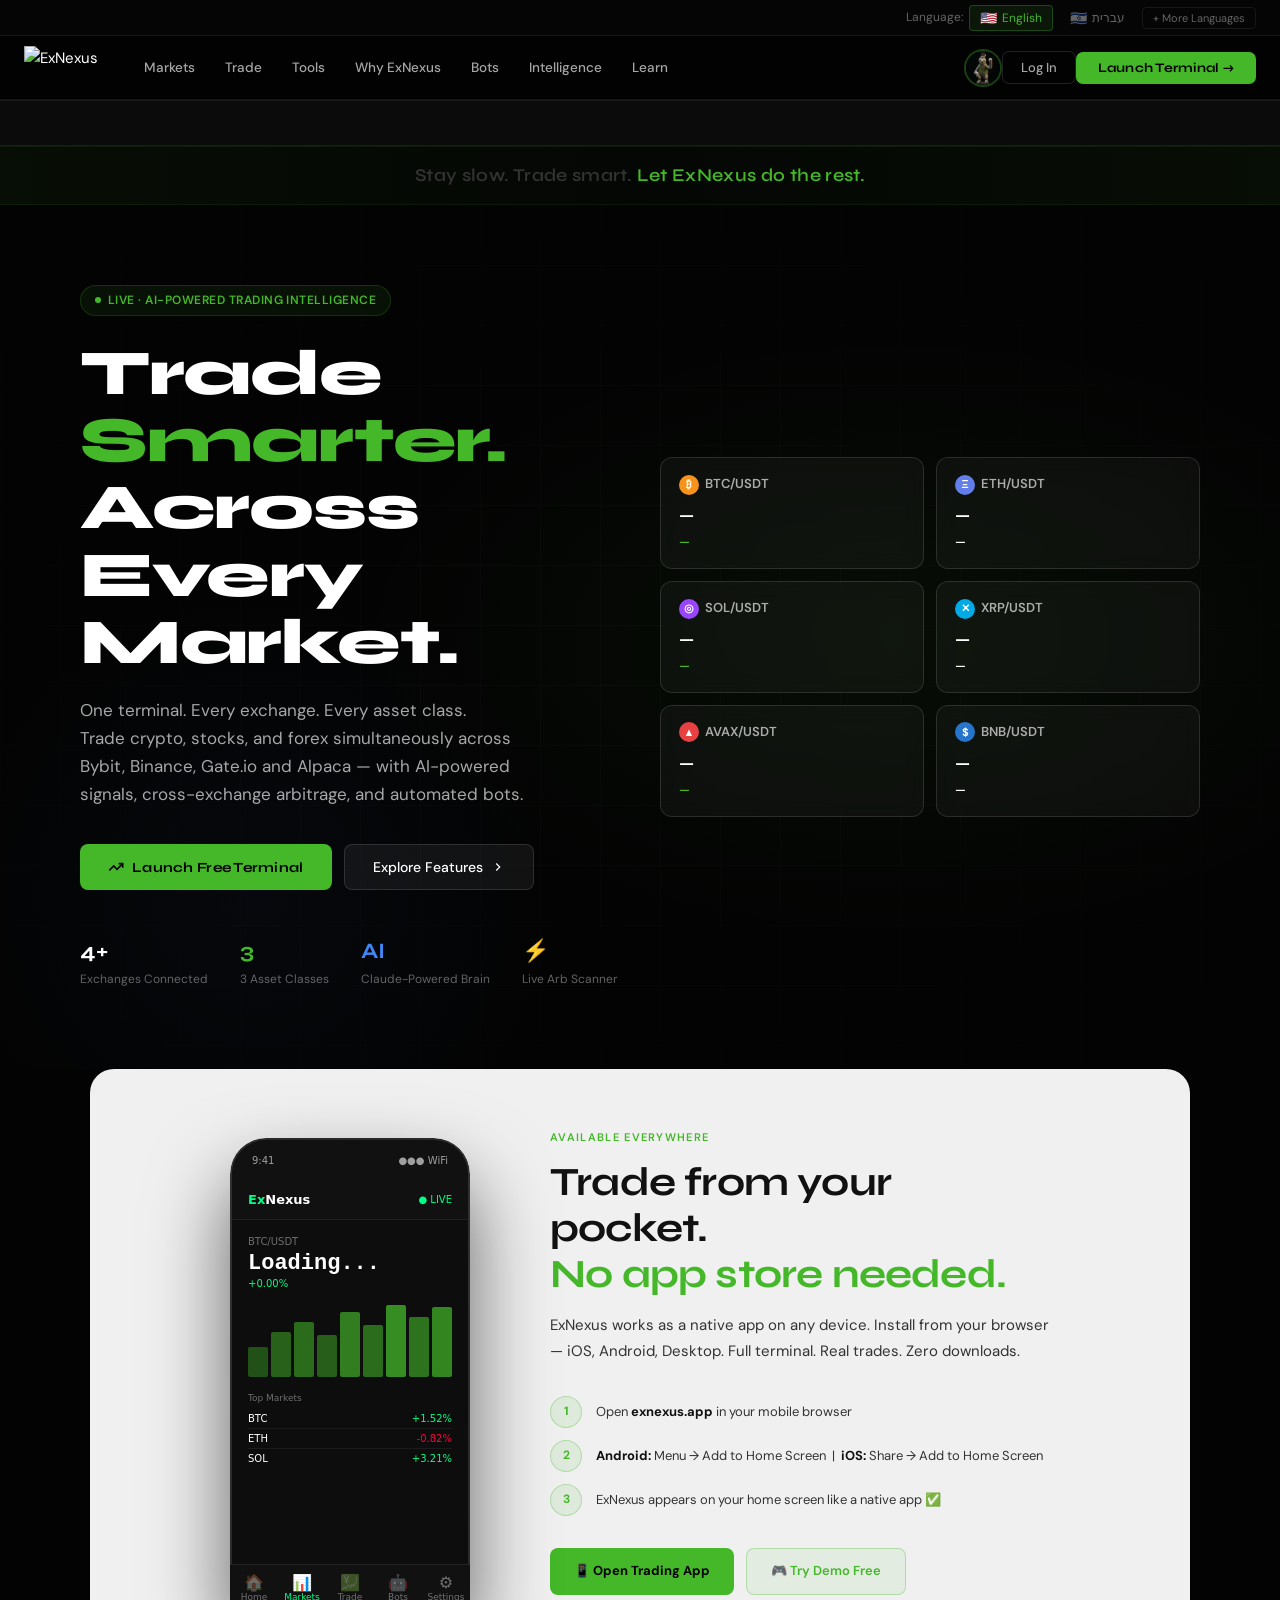
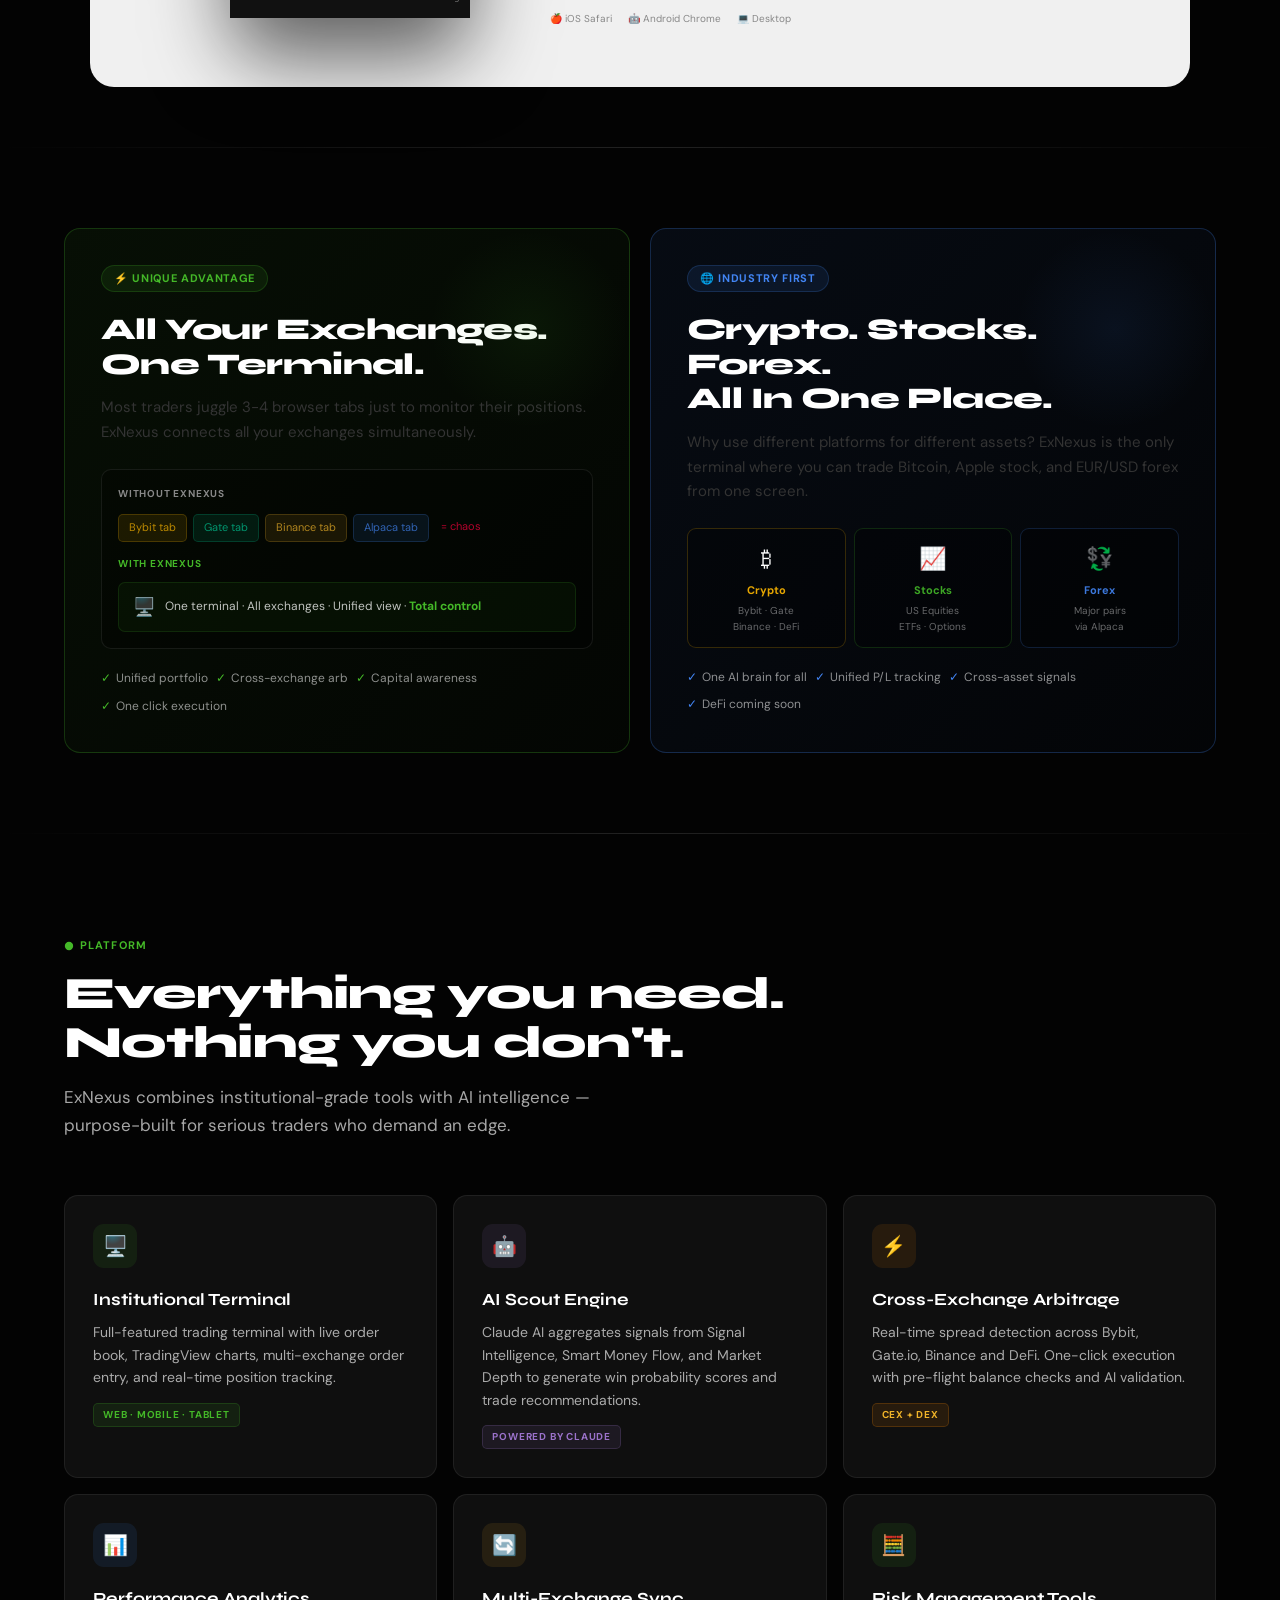
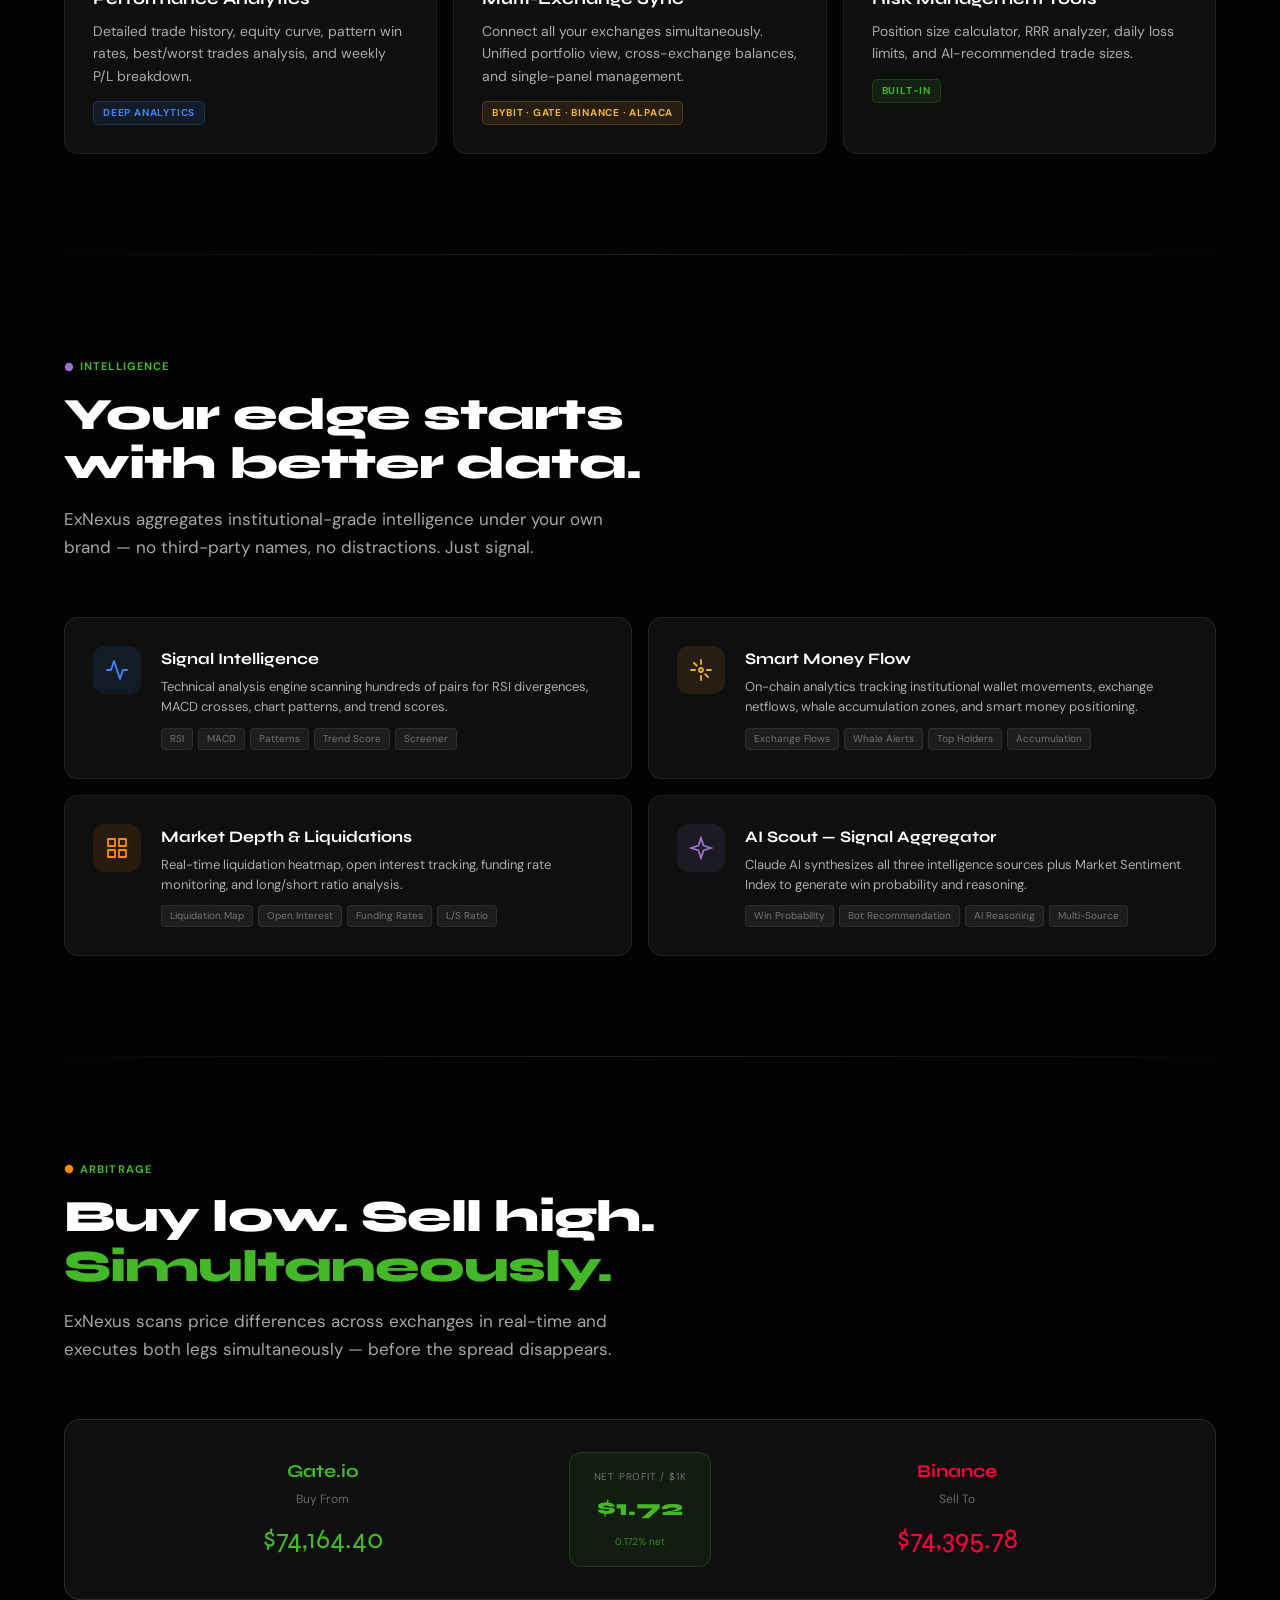
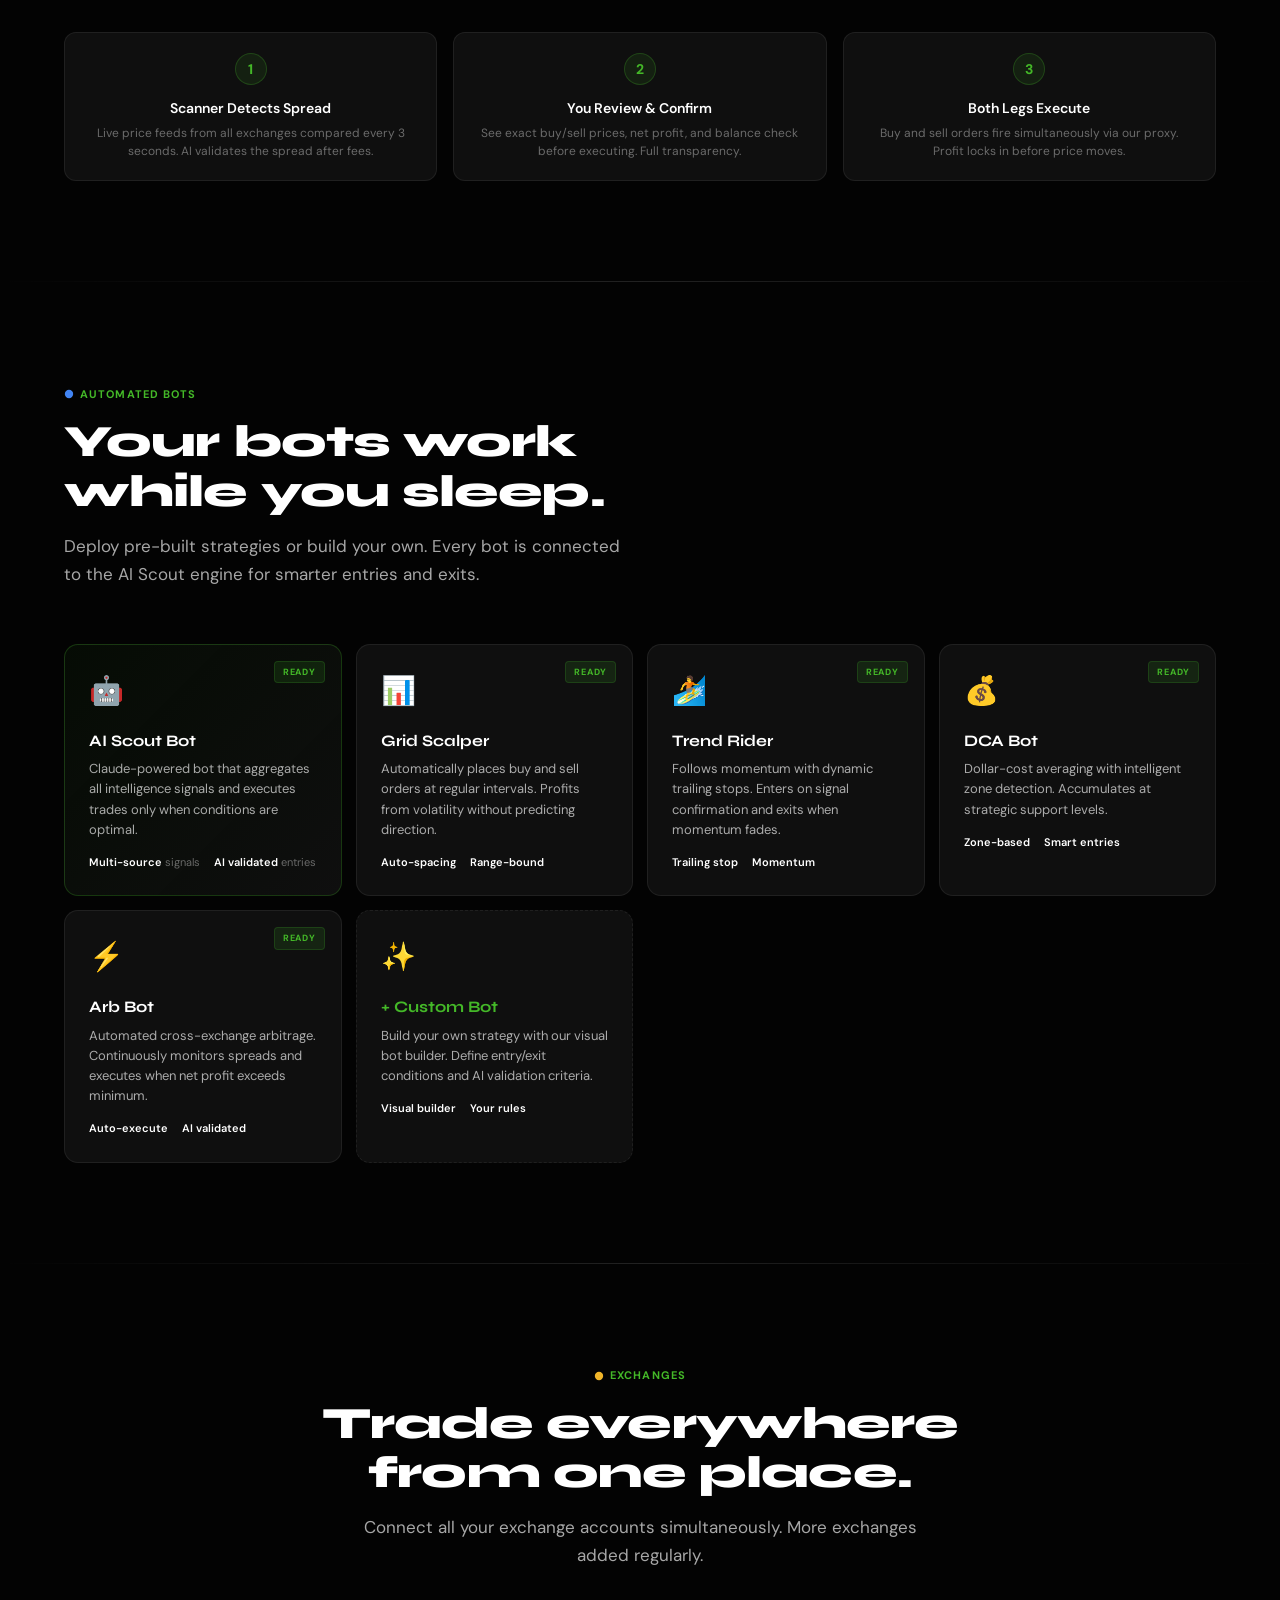
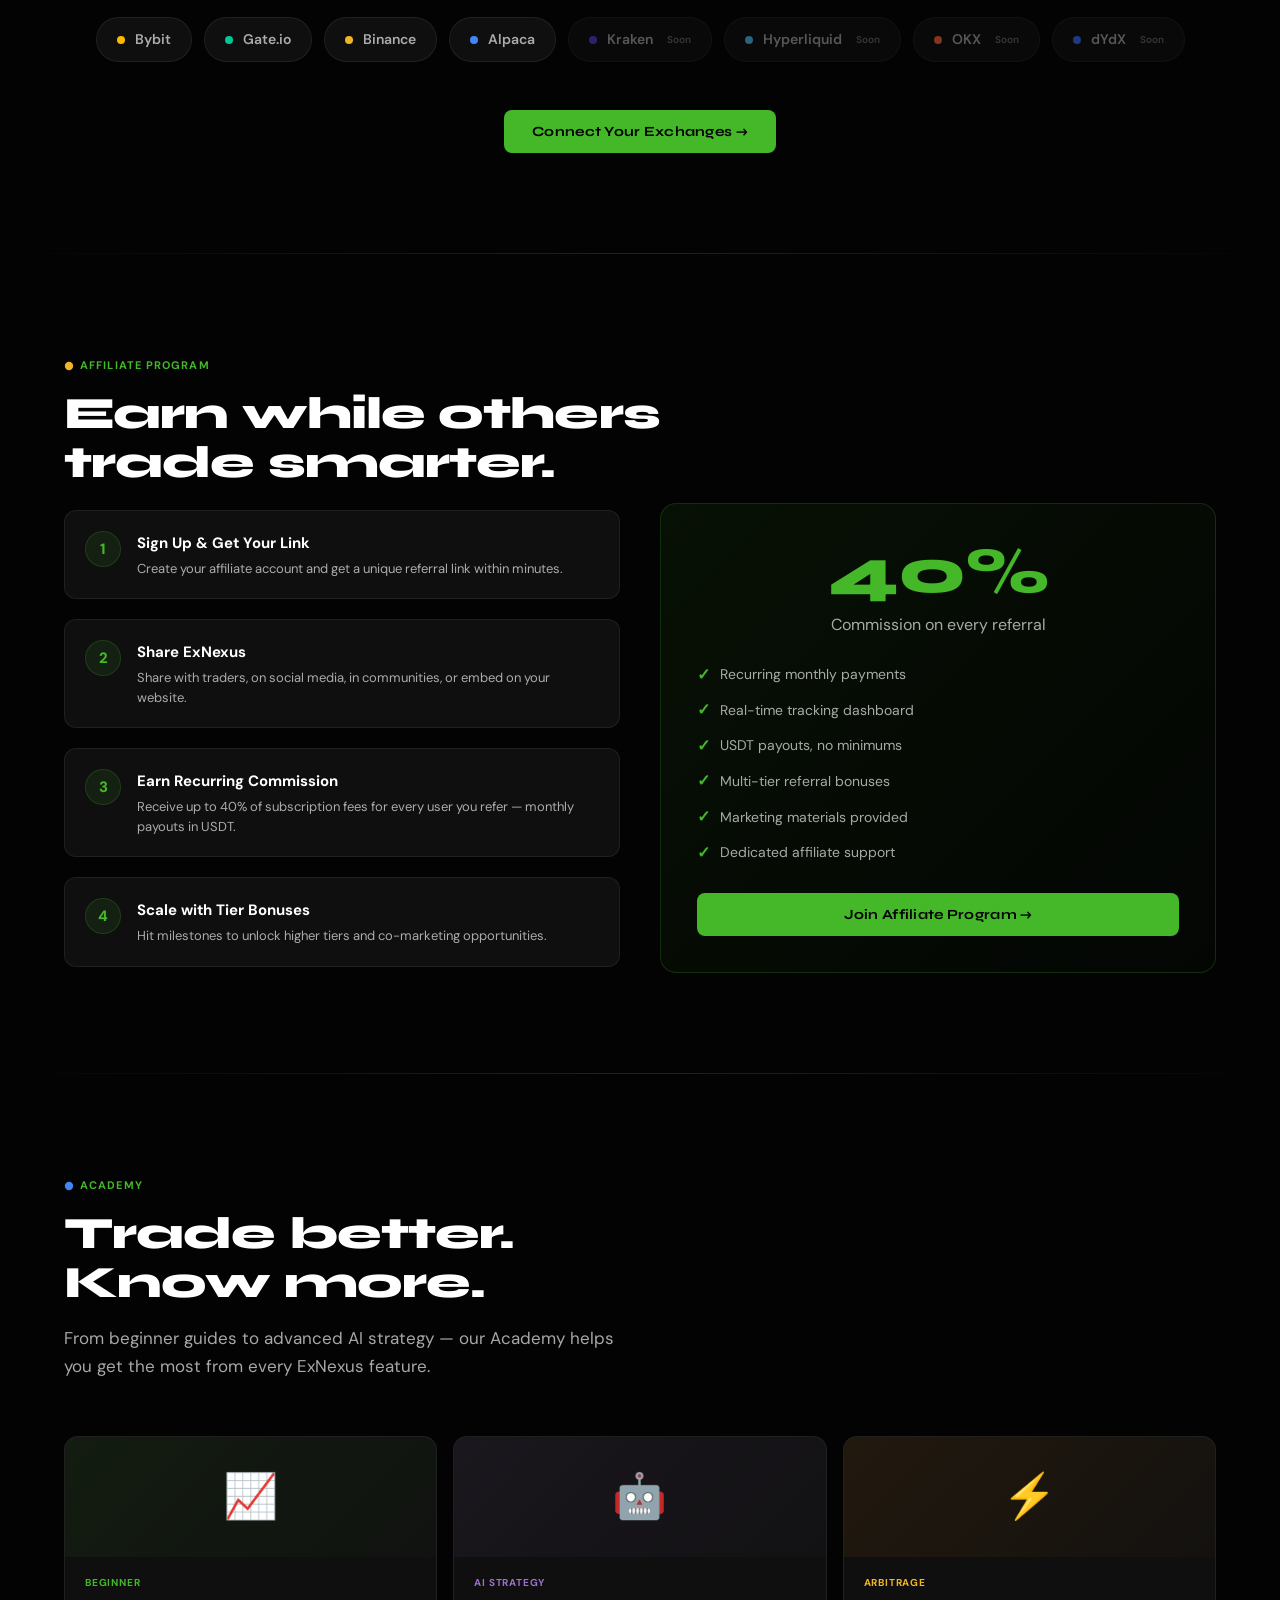
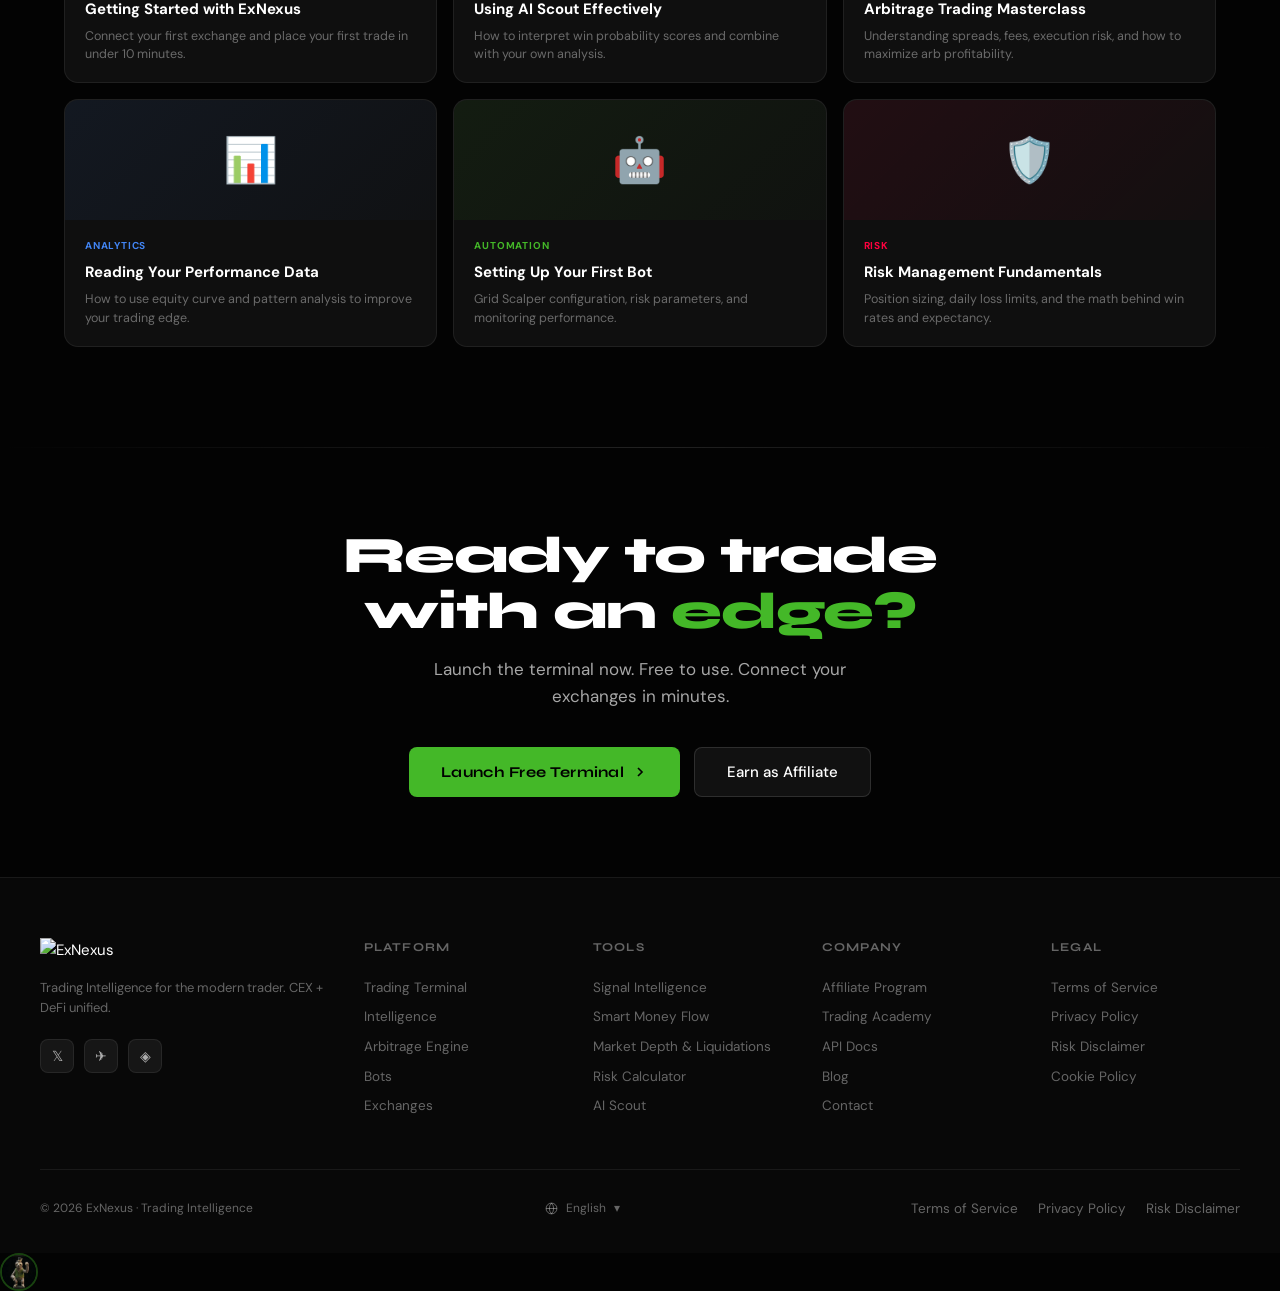
==== commit 501dcf46: "Update index.html" ====
--- a/index.html
+++ b/index.html
@@ -55,14 +55,14 @@
 ::-webkit-scrollbar-thumb{background:#1e1e1e;border-radius:2px;}
 
 /* ═══ MARKETS PAGE ═══ */
-#markets-page{display:none;min-height:100vh;padding:40px 24px 80px;max-width:1400px;margin:0 auto;}
+#markets-page{display:none;min-height:100vh;padding:32px 24px 80px;max-width:1400px;margin:0 auto;}
 #markets-page.active{display:block;}
 body.markets-active #hero,
 body.markets-active section:not(#markets-page){display:none !important;}
 body.markets-active footer{display:none !important;}
 body.markets-active .ticker-bar{display:none !important;}
 
-.mk-header{display:flex;align-items:center;justify-content:space-between;margin-bottom:24px;flex-wrap:wrap;gap:16px;}
+.mk-header{display:flex;align-items:center;justify-content:space-between;margin-bottom:20px;flex-wrap:wrap;gap:16px;}
 .mk-title{font-family:'Syne',sans-serif;font-size:clamp(28px,4vw,42px);font-weight:700;letter-spacing:-.02em;}
 .mk-title .accent{color:var(--neon);}
 .mk-search-wrap{position:relative;width:min(360px,100%);}
@@ -75,11 +75,21 @@
 .mk-search:focus{outline:none;border-color:var(--neon);}
 .mk-search-icon{position:absolute;left:14px;top:50%;transform:translateY(-50%);color:var(--text-dim);pointer-events:none;}
 
-.mk-asset-tabs{display:flex;gap:4px;margin-bottom:28px;border-bottom:1px solid var(--border);overflow-x:auto;}
+.mk-asset-tabs{display:flex;gap:4px;margin-bottom:16px;border-bottom:1px solid var(--border);overflow-x:auto;}
 .mk-asset-tab{padding:12px 20px;background:transparent;border:none;border-bottom:2px solid transparent;color:var(--text-mid);font-size:14px;font-weight:600;cursor:pointer;white-space:nowrap;transition:all .15s;font-family:'DM Sans',sans-serif;display:flex;align-items:center;gap:8px;}
 .mk-asset-tab:hover{color:var(--text);}
 .mk-asset-tab.active{color:var(--neon);border-bottom-color:var(--neon);}
 .mk-asset-tab .mk-soon{font-size:9px;background:rgba(155,114,203,0.15);color:#9b72cb;padding:2px 6px;border-radius:4px;font-weight:700;letter-spacing:.04em;}
+
+.mk-subnav{display:flex;gap:24px;margin-bottom:28px;}
+.mk-subnav-item{padding:6px 0;background:transparent;border:none;color:var(--text-mid);font-size:15px;font-weight:600;cursor:pointer;transition:color .15s;font-family:'DM Sans',sans-serif;border-bottom:2px solid transparent;}
+.mk-subnav-item:hover{color:var(--text);}
+.mk-subnav-item.active{color:var(--text);border-bottom-color:var(--neon);}
+
+.mk-subsubnav{display:flex;gap:4px;margin-bottom:24px;}
+.mk-subsubtab{padding:8px 16px;background:transparent;border:1px solid var(--border);border-radius:8px;color:var(--text-mid);font-size:13px;font-weight:500;cursor:pointer;white-space:nowrap;transition:all .15s;font-family:'DM Sans',sans-serif;}
+.mk-subsubtab:hover{color:var(--text);border-color:var(--border2);}
+.mk-subsubtab.active{background:rgba(68,184,40,0.1);border-color:rgba(68,184,40,0.4);color:var(--neon);}
 
 .mk-hero-row{display:grid;grid-template-columns:repeat(auto-fit,minmax(260px,1fr));gap:14px;margin-bottom:36px;}
 .mk-hero-card{background:linear-gradient(135deg,var(--bg2),var(--bg3));border:1px solid var(--border);border-radius:14px;padding:18px;transition:border-color .2s;}
@@ -97,12 +107,20 @@
 .mk-hero-chg.pos{color:var(--neon);}
 .mk-hero-chg.neg{color:var(--red);}
 
+.mk-metric-grid{display:grid;grid-template-columns:repeat(auto-fit,minmax(200px,1fr));gap:14px;margin-bottom:28px;}
+.mk-metric{background:var(--bg2);border:1px solid var(--border);border-radius:12px;padding:18px;}
+.mk-metric-label{font-size:11px;color:var(--text-dim);font-weight:600;letter-spacing:.06em;text-transform:uppercase;margin-bottom:8px;}
+.mk-metric-value{font-family:'Syne',sans-serif;font-size:24px;font-weight:700;color:var(--text);margin-bottom:4px;}
+.mk-metric-sub{font-size:12px;color:var(--text-mid);}
+.mk-metric-sub.pos{color:var(--neon);}
+.mk-metric-sub.neg{color:var(--red);}
+
 .mk-tabs{display:flex;gap:6px;margin-bottom:16px;overflow-x:auto;padding-bottom:4px;}
 .mk-tab{padding:8px 16px;background:transparent;border:1px solid var(--border);border-radius:8px;color:var(--text-mid);font-size:13px;font-weight:500;cursor:pointer;white-space:nowrap;transition:all .15s;font-family:'DM Sans',sans-serif;}
 .mk-tab:hover{color:var(--text);border-color:var(--border2);}
 .mk-tab.active{background:rgba(68,184,40,0.1);border-color:rgba(68,184,40,0.4);color:var(--neon);}
 
-.mk-table-wrap{background:var(--bg2);border:1px solid var(--border);border-radius:14px;overflow:hidden;}
+.mk-table-wrap{background:var(--bg2);border:1px solid var(--border);border-radius:14px;overflow:hidden;margin-bottom:16px;}
 .mk-table{width:100%;border-collapse:collapse;font-size:14px;}
 .mk-table th{text-align:left;padding:14px 16px;font-size:11px;font-weight:600;text-transform:uppercase;letter-spacing:.06em;color:var(--text-dim);background:var(--bg3);border-bottom:1px solid var(--border);cursor:pointer;user-select:none;white-space:nowrap;}
 .mk-table th:hover{color:var(--text-mid);}
@@ -126,6 +144,12 @@
 .mk-trade-btn{padding:6px 14px;background:rgba(68,184,40,0.1);border:1px solid rgba(68,184,40,0.3);border-radius:6px;color:var(--neon);font-size:12px;font-weight:600;cursor:pointer;transition:all .15s;text-decoration:none;display:inline-block;}
 .mk-trade-btn:hover{background:rgba(68,184,40,0.2);border-color:rgba(68,184,40,0.5);}
 .mk-rank{color:var(--text-dim);font-size:13px;}
+
+.mk-section-title{font-family:'Syne',sans-serif;font-size:18px;font-weight:700;margin:32px 0 14px;display:flex;align-items:center;gap:10px;}
+.mk-section-title:first-child{margin-top:0;}
+.mk-section-title-icon{width:28px;height:28px;border-radius:7px;display:inline-flex;align-items:center;justify-content:center;font-size:14px;}
+.mk-two-col{display:grid;grid-template-columns:1fr 1fr;gap:14px;margin-bottom:24px;}
+@media (max-width:900px){.mk-two-col{grid-template-columns:1fr;}}
 
 .mk-loading{padding:60px 20px;text-align:center;color:var(--text-dim);}
 .mk-loading-spinner{width:32px;height:32px;border:3px solid var(--border);border-top-color:var(--neon);border-radius:50%;margin:0 auto 16px;animation:mk-spin 0.8s linear infinite;}
@@ -928,25 +952,29 @@
 
   <div class="nav-links" id="nav-links">
     <!-- Markets -->
-    <div class="nav-item" data-i18n="nav_markets" onclick="if(window.showMarkets){showMarkets();}" style="cursor:pointer;">
+    <div class="nav-item" data-i18n="nav_markets" onclick="if(window.showMarkets){showMarkets('crypto','markets');}" style="cursor:pointer;">
       <span>Markets</span><span class="nav-caret">▾</span>
       <div class="nav-dropdown">
-        <div class="dd-item" onclick="event.stopPropagation();if(window.showMarkets){showMarkets('crypto');}">
+        <div class="dd-item" onclick="event.stopPropagation();if(window.showMarkets){showMarkets('crypto','markets');}">
           <div class="dd-icon" style="background:rgba(68,184,40,0.1);">🪙</div>
-          <div><div class="dd-text-title" data-i18n="crypto_markets">Crypto Markets</div><div class="dd-text-sub" data-i18n="crypto_markets_sub">100+ coins · Live prices</div></div>
-        </div>
-        <div class="dd-item" onclick="event.stopPropagation();if(window.showMarkets){showMarkets('stocks');}">
+          <div><div class="dd-text-title">Crypto Markets</div><div class="dd-text-sub">Listings · Rankings · Trading Data</div></div>
+        </div>
+        <div class="dd-item" onclick="event.stopPropagation();if(window.showMarkets){showMarkets('stocks','markets');}">
           <div class="dd-icon" style="background:rgba(66,133,244,0.1);">📈</div>
-          <div><div class="dd-text-title" data-i18n="stock_markets">Stock Markets</div><div class="dd-text-sub" data-i18n="stock_markets_sub">Equities · ETFs · Coming Soon</div></div>
+          <div><div class="dd-text-title">Stock Markets</div><div class="dd-text-sub">Equities · ETFs · Coming Soon</div></div>
+        </div>
+        <div class="dd-item" onclick="event.stopPropagation();if(window.showMarkets){showMarkets('forex','markets');}">
+          <div class="dd-icon" style="background:rgba(240,180,41,0.1);">💱</div>
+          <div><div class="dd-text-title">Forex</div><div class="dd-text-sub">Currency pairs · Coming Soon</div></div>
         </div>
         <div class="dd-sep"></div>
         <div class="dd-item" onclick="event.stopPropagation();goto('#intelligence')">
           <div class="dd-icon" style="background:rgba(240,180,41,0.1);">🌊</div>
-          <div><div class="dd-text-title" data-i18n="market_sentiment">Market Sentiment</div><div class="dd-text-sub" data-i18n="market_sentiment_sub">Fear & Greed + Smart Money Flow</div></div>
+          <div><div class="dd-text-title">Market Sentiment</div><div class="dd-text-sub">Fear & Greed + Smart Money Flow</div></div>
         </div>
         <div class="dd-item" onclick="event.stopPropagation();goto('#arbitrage')">
           <div class="dd-icon" style="background:rgba(66,133,244,0.1);">⚡</div>
-          <div><div class="dd-text-title" data-i18n="arb_opportunities">Arb Opportunities</div><div class="dd-text-sub" data-i18n="arb_opportunities_sub">Live cross-exchange spreads</div></div>
+          <div><div class="dd-text-title">Arb Opportunities</div><div class="dd-text-sub">Live cross-exchange spreads</div></div>
         </div>
       </div>
     </div>
@@ -1062,7 +1090,7 @@
 <section id="markets-page">
   <div class="mk-header">
     <h1 class="mk-title">Live <span class="accent">Markets</span></h1>
-    <div class="mk-search-wrap">
+    <div class="mk-search-wrap" id="mk-search-wrap">
       <svg class="mk-search-icon" width="16" height="16" viewBox="0 0 24 24" fill="none" stroke="currentColor" stroke-width="2"><circle cx="11" cy="11" r="8"/><line x1="21" y1="21" x2="16.65" y2="16.65"/></svg>
       <input type="text" id="mk-search" class="mk-search" placeholder="Search coin, symbol, or pair...">
     </div>
@@ -1072,54 +1100,134 @@
     <button class="mk-asset-tab active" data-asset="crypto" onclick="setAssetClass('crypto')"><span>🪙</span> Crypto</button>
     <button class="mk-asset-tab" data-asset="stocks" onclick="setAssetClass('stocks')"><span>📈</span> Stocks <span class="mk-soon">SOON</span></button>
     <button class="mk-asset-tab" data-asset="forex" onclick="setAssetClass('forex')"><span>💱</span> Forex <span class="mk-soon">SOON</span></button>
-    <button class="mk-asset-tab" data-asset="futures" onclick="setAssetClass('futures')"><span>⚡</span> Futures <span class="mk-soon">SOON</span></button>
   </div>
 
   <div id="mk-pane-crypto" class="mk-pane">
-    <div class="mk-hero-row">
-      <div class="mk-hero-card"><div class="mk-hero-head"><div class="mk-hero-title"><span class="mk-hero-title-icon" style="background:rgba(68,184,40,0.15);color:var(--neon);">▲</span>Top Gainers · 24h</div><span class="mk-hero-link" onclick="setMkCategory('gainers')">View →</span></div><div id="mk-top-gainers"><div class="mk-loading"><div class="mk-loading-spinner"></div>Loading...</div></div></div>
-      <div class="mk-hero-card"><div class="mk-hero-head"><div class="mk-hero-title"><span class="mk-hero-title-icon" style="background:rgba(255,0,63,0.15);color:var(--red);">▼</span>Top Losers · 24h</div><span class="mk-hero-link" onclick="setMkCategory('losers')">View →</span></div><div id="mk-top-losers"><div class="mk-loading"><div class="mk-loading-spinner"></div>Loading...</div></div></div>
-      <div class="mk-hero-card"><div class="mk-hero-head"><div class="mk-hero-title"><span class="mk-hero-title-icon" style="background:rgba(240,180,41,0.15);color:var(--gold);">🔥</span>Trending</div><span class="mk-hero-link" onclick="setMkCategory('trending')">View →</span></div><div id="mk-trending"><div class="mk-loading"><div class="mk-loading-spinner"></div>Loading...</div></div></div>
-      <div class="mk-hero-card"><div class="mk-hero-head"><div class="mk-hero-title"><span class="mk-hero-title-icon" style="background:rgba(66,133,244,0.15);color:var(--blue);">📊</span>Market Overview</div></div><div id="mk-overview"><div class="mk-loading"><div class="mk-loading-spinner"></div>Loading...</div></div></div>
-    </div>
-
-    <div class="mk-tabs">
-      <button class="mk-tab active" data-cat="all" onclick="setMkCategory('all')">All</button>
-      <button class="mk-tab" data-cat="defi" onclick="setMkCategory('defi')">DeFi</button>
-      <button class="mk-tab" data-cat="meme" onclick="setMkCategory('meme')">Memes</button>
-      <button class="mk-tab" data-cat="ai" onclick="setMkCategory('ai')">AI</button>
-      <button class="mk-tab" data-cat="layer1" onclick="setMkCategory('layer1')">Layer 1</button>
-      <button class="mk-tab" data-cat="layer2" onclick="setMkCategory('layer2')">Layer 2</button>
-      <button class="mk-tab" data-cat="gainers" onclick="setMkCategory('gainers')">Top Gainers</button>
-      <button class="mk-tab" data-cat="losers" onclick="setMkCategory('losers')">Top Losers</button>
-      <button class="mk-tab" data-cat="trending" onclick="setMkCategory('trending')">Trending</button>
-    </div>
-
-    <div class="mk-table-wrap">
-      <div style="overflow-x:auto;">
-        <table class="mk-table" id="mk-table">
-          <thead><tr>
-            <th class="num" data-sort="rank">#</th>
-            <th data-sort="name">Coin</th>
-            <th class="num sort-active" data-sort="price">Price <span class="sort-arrow">▾</span></th>
-            <th class="num" data-sort="change">24h %<span class="sort-arrow">▾</span></th>
-            <th class="num" data-sort="volume">24h Volume <span class="sort-arrow">▾</span></th>
-            <th class="num" data-sort="mcap">Market Cap <span class="sort-arrow">▾</span></th>
-            <th></th>
-          </tr></thead>
-          <tbody id="mk-tbody">
-            <tr><td colspan="7"><div class="mk-loading"><div class="mk-loading-spinner"></div>Loading market data...</div></td></tr>
-          </tbody>
-        </table>
-      </div>
-    </div>
-
-    <div style="text-align:center;margin-top:24px;font-size:12px;color:var(--text-dim);">Data updates every 60 seconds · <span id="mk-last-update">—</span></div>
-  </div>
-
-  <div id="mk-pane-stocks" class="mk-pane" style="display:none;"><div class="mk-coming-soon"><div class="mk-coming-soon-icon">📈</div><div class="mk-coming-soon-title">Stock Markets · Coming Soon</div><div class="mk-coming-soon-sub">US equities and ETFs powered by Alpaca Markets are wired into our trading terminal today. The dedicated Stocks Markets dashboard is launching next.</div><span class="mk-coming-soon-tag">In Development</span></div></div>
-  <div id="mk-pane-forex" class="mk-pane" style="display:none;"><div class="mk-coming-soon"><div class="mk-coming-soon-icon">💱</div><div class="mk-coming-soon-title">Forex · Coming Soon</div><div class="mk-coming-soon-sub">Major and minor currency pairs with real-time spreads. Trade USD, EUR, GBP, JPY, and more.</div><span class="mk-coming-soon-tag">Planned</span></div></div>
-  <div id="mk-pane-futures" class="mk-pane" style="display:none;"><div class="mk-coming-soon"><div class="mk-coming-soon-icon">⚡</div><div class="mk-coming-soon-title">Futures · Coming Soon</div><div class="mk-coming-soon-sub">Perpetuals across Bybit, Binance, and Gate — funding rates, open interest, long/short ratios in one view.</div><span class="mk-coming-soon-tag">Planned</span></div></div>
+    <div class="mk-subnav">
+      <button class="mk-subnav-item active" data-sub="markets" onclick="setMkSubpage('markets')">Markets</button>
+      <button class="mk-subnav-item" data-sub="rankings" onclick="setMkSubpage('rankings')">Rankings</button>
+      <button class="mk-subnav-item" data-sub="trading-data" onclick="setMkSubpage('trading-data')">Trading Data</button>
+    </div>
+
+    <div id="mk-sub-markets" class="mk-subpage">
+      <div class="mk-hero-row">
+        <div class="mk-hero-card"><div class="mk-hero-head"><div class="mk-hero-title"><span class="mk-hero-title-icon" style="background:rgba(68,184,40,0.15);color:var(--neon);">▲</span>Top Gainers · 24h</div></div><div id="mk-top-gainers"><div class="mk-loading"><div class="mk-loading-spinner"></div>Loading...</div></div></div>
+        <div class="mk-hero-card"><div class="mk-hero-head"><div class="mk-hero-title"><span class="mk-hero-title-icon" style="background:rgba(255,0,63,0.15);color:var(--red);">▼</span>Top Losers · 24h</div></div><div id="mk-top-losers"><div class="mk-loading"><div class="mk-loading-spinner"></div>Loading...</div></div></div>
+        <div class="mk-hero-card"><div class="mk-hero-head"><div class="mk-hero-title"><span class="mk-hero-title-icon" style="background:rgba(240,180,41,0.15);color:var(--gold);">🔥</span>Trending</div></div><div id="mk-trending"><div class="mk-loading"><div class="mk-loading-spinner"></div>Loading...</div></div></div>
+        <div class="mk-hero-card"><div class="mk-hero-head"><div class="mk-hero-title"><span class="mk-hero-title-icon" style="background:rgba(66,133,244,0.15);color:var(--blue);">📊</span>Market Overview</div></div><div id="mk-overview"><div class="mk-loading"><div class="mk-loading-spinner"></div>Loading...</div></div></div>
+      </div>
+
+      <div class="mk-tabs">
+        <button class="mk-tab active" data-cat="all" onclick="setMkCategory('all')">All</button>
+        <button class="mk-tab" data-cat="defi" onclick="setMkCategory('defi')">DeFi</button>
+        <button class="mk-tab" data-cat="meme" onclick="setMkCategory('meme')">Memes</button>
+        <button class="mk-tab" data-cat="ai" onclick="setMkCategory('ai')">AI</button>
+        <button class="mk-tab" data-cat="layer1" onclick="setMkCategory('layer1')">Layer 1</button>
+        <button class="mk-tab" data-cat="layer2" onclick="setMkCategory('layer2')">Layer 2</button>
+        <button class="mk-tab" data-cat="gainers" onclick="setMkCategory('gainers')">Top Gainers</button>
+        <button class="mk-tab" data-cat="losers" onclick="setMkCategory('losers')">Top Losers</button>
+        <button class="mk-tab" data-cat="trending" onclick="setMkCategory('trending')">Trending</button>
+      </div>
+
+      <div class="mk-table-wrap">
+        <div style="overflow-x:auto;">
+          <table class="mk-table" id="mk-table">
+            <thead><tr>
+              <th class="num" data-sort="rank">#</th>
+              <th data-sort="name">Coin</th>
+              <th class="num sort-active" data-sort="price">Price <span class="sort-arrow">▾</span></th>
+              <th class="num" data-sort="change">24h %<span class="sort-arrow">▾</span></th>
+              <th class="num" data-sort="volume">24h Volume <span class="sort-arrow">▾</span></th>
+              <th class="num" data-sort="mcap">Market Cap <span class="sort-arrow">▾</span></th>
+              <th></th>
+            </tr></thead>
+            <tbody id="mk-tbody"><tr><td colspan="7"><div class="mk-loading"><div class="mk-loading-spinner"></div>Loading market data...</div></td></tr></tbody>
+          </table>
+        </div>
+      </div>
+      <div style="text-align:center;margin-top:24px;font-size:12px;color:var(--text-dim);">Data updates every 60 seconds · <span id="mk-last-update">—</span></div>
+    </div>
+
+    <div id="mk-sub-rankings" class="mk-subpage" style="display:none;">
+      <div class="mk-subsubnav">
+        <button class="mk-subsubtab active" data-rank="spot" onclick="setMkRankings('spot')">Spot</button>
+        <button class="mk-subsubtab" data-rank="futures" onclick="setMkRankings('futures')">Futures</button>
+      </div>
+
+      <div id="mk-rank-spot" class="mk-rank-pane">
+        <div class="mk-section-title"><span class="mk-section-title-icon" style="background:rgba(68,184,40,0.15);color:var(--neon);">▲</span>Top Gainers · Spot · 24h</div>
+        <div class="mk-table-wrap"><div style="overflow-x:auto;"><table class="mk-table"><thead><tr><th class="num">#</th><th>Coin</th><th class="num">Price</th><th class="num">24h %</th><th class="num">Volume</th><th></th></tr></thead><tbody id="mk-rank-spot-gainers"><tr><td colspan="6"><div class="mk-loading"><div class="mk-loading-spinner"></div>Loading...</div></td></tr></tbody></table></div></div>
+
+        <div class="mk-section-title"><span class="mk-section-title-icon" style="background:rgba(255,0,63,0.15);color:var(--red);">▼</span>Top Losers · Spot · 24h</div>
+        <div class="mk-table-wrap"><div style="overflow-x:auto;"><table class="mk-table"><thead><tr><th class="num">#</th><th>Coin</th><th class="num">Price</th><th class="num">24h %</th><th class="num">Volume</th><th></th></tr></thead><tbody id="mk-rank-spot-losers"><tr><td colspan="6"><div class="mk-loading"><div class="mk-loading-spinner"></div>Loading...</div></td></tr></tbody></table></div></div>
+
+        <div class="mk-section-title"><span class="mk-section-title-icon" style="background:rgba(240,180,41,0.15);color:var(--gold);">🔥</span>Most Volume · Spot · 24h</div>
+        <div class="mk-table-wrap"><div style="overflow-x:auto;"><table class="mk-table"><thead><tr><th class="num">#</th><th>Coin</th><th class="num">Price</th><th class="num">24h %</th><th class="num">Volume</th><th></th></tr></thead><tbody id="mk-rank-spot-volume"><tr><td colspan="6"><div class="mk-loading"><div class="mk-loading-spinner"></div>Loading...</div></td></tr></tbody></table></div></div>
+      </div>
+
+      <div id="mk-rank-futures" class="mk-rank-pane" style="display:none;">
+        <div class="mk-section-title"><span class="mk-section-title-icon" style="background:rgba(68,184,40,0.15);color:var(--neon);">▲</span>Top Gainers · Futures · 24h</div>
+        <div class="mk-table-wrap"><div style="overflow-x:auto;"><table class="mk-table"><thead><tr><th class="num">#</th><th>Pair</th><th class="num">Price</th><th class="num">24h %</th><th class="num">Volume</th><th></th></tr></thead><tbody id="mk-rank-futures-gainers"><tr><td colspan="6"><div class="mk-loading"><div class="mk-loading-spinner"></div>Loading futures data...</div></td></tr></tbody></table></div></div>
+
+        <div class="mk-section-title"><span class="mk-section-title-icon" style="background:rgba(255,0,63,0.15);color:var(--red);">▼</span>Top Losers · Futures · 24h</div>
+        <div class="mk-table-wrap"><div style="overflow-x:auto;"><table class="mk-table"><thead><tr><th class="num">#</th><th>Pair</th><th class="num">Price</th><th class="num">24h %</th><th class="num">Volume</th><th></th></tr></thead><tbody id="mk-rank-futures-losers"><tr><td colspan="6"><div class="mk-loading"><div class="mk-loading-spinner"></div>Loading...</div></td></tr></tbody></table></div></div>
+
+        <div class="mk-section-title"><span class="mk-section-title-icon" style="background:rgba(240,180,41,0.15);color:var(--gold);">🔥</span>Most Volume · Futures · 24h</div>
+        <div class="mk-table-wrap"><div style="overflow-x:auto;"><table class="mk-table"><thead><tr><th class="num">#</th><th>Pair</th><th class="num">Price</th><th class="num">24h %</th><th class="num">Volume</th><th></th></tr></thead><tbody id="mk-rank-futures-volume"><tr><td colspan="6"><div class="mk-loading"><div class="mk-loading-spinner"></div>Loading...</div></td></tr></tbody></table></div></div>
+      </div>
+    </div>
+
+    <div id="mk-sub-trading-data" class="mk-subpage" style="display:none;">
+      <div class="mk-section-title"><span class="mk-section-title-icon" style="background:rgba(66,133,244,0.15);color:var(--blue);">📊</span>Market Overview</div>
+      <div class="mk-metric-grid">
+        <div class="mk-metric"><div class="mk-metric-label">Total Market Cap</div><div class="mk-metric-value" id="mk-td-mcap">—</div><div class="mk-metric-sub" id="mk-td-mcap-chg">—</div></div>
+        <div class="mk-metric"><div class="mk-metric-label">24h Volume</div><div class="mk-metric-value" id="mk-td-volume">—</div><div class="mk-metric-sub" id="mk-td-volume-chg">—</div></div>
+        <div class="mk-metric"><div class="mk-metric-label">BTC Dominance</div><div class="mk-metric-value" id="mk-td-btc-dom">—</div><div class="mk-metric-sub" id="mk-td-btc-dom-chg">—</div></div>
+        <div class="mk-metric"><div class="mk-metric-label">Fear &amp; Greed</div><div class="mk-metric-value" id="mk-td-fng">—</div><div class="mk-metric-sub" id="mk-td-fng-label">—</div></div>
+      </div>
+
+      <div class="mk-section-title"><span class="mk-section-title-icon" style="background:rgba(68,184,40,0.15);color:var(--neon);">⚡</span>Position Intelligence · Top Pairs</div>
+      <div class="mk-table-wrap">
+        <div style="overflow-x:auto;">
+          <table class="mk-table">
+            <thead><tr><th>Pair</th><th class="num">Price</th><th class="num">Funding</th><th class="num">Open Interest</th><th class="num">L/S Ratio</th><th class="num">Signal</th></tr></thead>
+            <tbody id="mk-td-position"><tr><td colspan="6"><div class="mk-loading"><div class="mk-loading-spinner"></div>Loading position intelligence...</div></td></tr></tbody>
+          </table>
+        </div>
+      </div>
+
+      <div class="mk-two-col">
+        <div>
+          <div class="mk-section-title"><span class="mk-section-title-icon" style="background:rgba(155,114,203,0.15);color:#9b72cb;">🧠</span>Smart Money · Buying</div>
+          <div class="mk-table-wrap"><div style="overflow-x:auto;"><table class="mk-table"><thead><tr><th>Token</th><th>Chain</th><th class="num">Buy Vol</th><th class="num">Net</th></tr></thead><tbody id="mk-td-smart-buy"><tr><td colspan="4"><div class="mk-loading"><div class="mk-loading-spinner"></div>Loading...</div></td></tr></tbody></table></div></div>
+        </div>
+        <div>
+          <div class="mk-section-title"><span class="mk-section-title-icon" style="background:rgba(255,0,63,0.15);color:var(--red);">🐋</span>Whale Activity · BTC</div>
+          <div class="mk-table-wrap"><div style="overflow-x:auto;"><table class="mk-table"><thead><tr><th>Side</th><th class="num">Price</th><th class="num">Value</th></tr></thead><tbody id="mk-td-whales"><tr><td colspan="3"><div class="mk-loading"><div class="mk-loading-spinner"></div>Loading...</div></td></tr></tbody></table></div></div>
+        </div>
+      </div>
+
+      <div style="text-align:center;margin-top:24px;font-size:12px;color:var(--text-dim);">Trading Data updates every 60 seconds · More panels (ETF flows · Calendar · Liquidations) coming next session</div>
+    </div>
+  </div>
+
+  <div id="mk-pane-stocks" class="mk-pane" style="display:none;">
+    <div class="mk-coming-soon" style="margin-top:32px;">
+      <div class="mk-coming-soon-icon">📈</div>
+      <div class="mk-coming-soon-title">Stock Markets · Coming Soon</div>
+      <div class="mk-coming-soon-sub">US equities and ETFs powered by Alpaca Markets — already wired into the trading terminal. The dedicated Stocks dashboard with screeners, sectors, and rankings is launching next.</div>
+      <span class="mk-coming-soon-tag">In Development</span>
+    </div>
+  </div>
+
+  <div id="mk-pane-forex" class="mk-pane" style="display:none;">
+    <div class="mk-coming-soon" style="margin-top:32px;">
+      <div class="mk-coming-soon-icon">💱</div>
+      <div class="mk-coming-soon-title">Forex · Coming Soon</div>
+      <div class="mk-coming-soon-sub">Major and minor currency pairs with real-time spreads. Trade USD, EUR, GBP, JPY, and more from the same ExNexus terminal you use for crypto.</div>
+      <span class="mk-coming-soon-tag">Planned</span>
+    </div>
+  </div>
 </section>
 
 <!-- Mobile Menu -->
@@ -2080,8 +2188,6 @@
   if(el) el.scrollIntoView({behavior:'smooth', block:'start'});
 }
 function launchTerminal() {
-  // After domain migration: terminal lives at /terminal/ on exnexus.co (not terminal.html)
-  // Open in same tab, preserve any query string the user might have.
   window.location.href = '/terminal/';
 }
 function toggleMobMenu() {
@@ -2153,29 +2259,34 @@
 
 /* ── Markets Page ────────────────────────────────── */
 var MK_API = 'https://exnexus-market.drorbaron18.workers.dev';
+var BINANCE_FAPI = 'https://fapi.binance.com';
 var mkData = [];
+var mkFutures = [];
 var mkAssetClass = 'crypto';
+var mkSubpage = 'markets';
+var mkRankingsTab = 'spot';
 var mkCategory = 'all';
 var mkSort = { col: 'mcap', dir: 'desc' };
 var mkSearch = '';
 var mkRefreshTimer = null;
 var mkInitialLoaded = false;
-
-window.showMarkets = function(assetClass){
+var mkFuturesLoaded = false;
+var mkTradingDataLoaded = false;
+
+window.showMarkets = function(assetClass, subpage){
   try {
     var page = document.getElementById('markets-page');
     if(!page){ console.error('Markets page element not found'); return; }
     document.body.classList.add('markets-active');
     page.classList.add('active');
-    if(window.location.pathname !== '/markets'){
-      try { history.pushState({page:'markets'}, '', '/markets'); } catch(e){}
+    var path = '/markets';
+    if(assetClass) path += '/' + assetClass;
+    if(window.location.pathname !== path){
+      try { history.pushState({page:'markets',asset:assetClass,sub:subpage}, '', path); } catch(e){}
     }
     window.scrollTo(0,0);
     if(assetClass) setAssetClass(assetClass);
-    if(mkAssetClass === 'crypto'){
-      loadMarkets();
-      if(!mkRefreshTimer) mkRefreshTimer = setInterval(loadMarkets, 60000);
-    }
+    if(subpage && assetClass === 'crypto') setMkSubpage(subpage);
   } catch(err){
     console.error('showMarkets error:', err);
   }
@@ -2198,6 +2309,8 @@
   for(var i=0;i<tabs.length;i++) tabs[i].classList.toggle('active', tabs[i].getAttribute('data-asset') === asset);
   var panes = document.querySelectorAll('.mk-pane');
   for(var j=0;j<panes.length;j++) panes[j].style.display = (panes[j].id === 'mk-pane-' + asset) ? 'block' : 'none';
+  var searchWrap = document.getElementById('mk-search-wrap');
+  if(searchWrap) searchWrap.style.display = (asset === 'crypto' && mkSubpage === 'markets') ? 'block' : 'none';
   if(asset === 'crypto'){
     if(!mkInitialLoaded) loadMarkets();
     if(!mkRefreshTimer) mkRefreshTimer = setInterval(loadMarkets, 60000);
@@ -2206,9 +2319,38 @@
   }
 };
 
+window.setMkSubpage = function(sub){
+  mkSubpage = sub;
+  var items = document.querySelectorAll('.mk-subnav-item');
+  for(var i=0;i<items.length;i++) items[i].classList.toggle('active', items[i].getAttribute('data-sub') === sub);
+  var pages = document.querySelectorAll('.mk-subpage');
+  for(var j=0;j<pages.length;j++) pages[j].style.display = (pages[j].id === 'mk-sub-' + sub) ? 'block' : 'none';
+  var searchWrap = document.getElementById('mk-search-wrap');
+  if(searchWrap) searchWrap.style.display = (sub === 'markets') ? 'block' : 'none';
+  if(sub === 'rankings'){
+    if(mkInitialLoaded) renderRankingsSpot();
+    if(!mkFuturesLoaded) loadFutures();
+  } else if(sub === 'trading-data'){
+    if(!mkTradingDataLoaded) loadTradingData();
+  }
+};
+
+window.setMkRankings = function(rank){
+  mkRankingsTab = rank;
+  var tabs = document.querySelectorAll('#mk-sub-rankings .mk-subsubtab');
+  for(var i=0;i<tabs.length;i++) tabs[i].classList.toggle('active', tabs[i].getAttribute('data-rank') === rank);
+  var panes = document.querySelectorAll('.mk-rank-pane');
+  for(var j=0;j<panes.length;j++) panes[j].style.display = (panes[j].id === 'mk-rank-' + rank) ? 'block' : 'none';
+  if(rank === 'futures' && !mkFuturesLoaded) loadFutures();
+};
+
 window.addEventListener('popstate', function(e){
-  if(window.location.pathname === '/markets') showMarkets();
-  else hideMarkets();
+  var p = window.location.pathname;
+  if(p.indexOf('/markets') === 0){
+    var parts = p.split('/').filter(function(x){return x;});
+    var asset = parts[1] || 'crypto';
+    showMarkets(asset);
+  } else hideMarkets();
 });
 
 document.addEventListener('click', function(e){
@@ -2239,13 +2381,16 @@
   if(c == null || isNaN(c)) return '—';
   return (c>=0?'+':'') + c.toFixed(2) + '%';
 }
+function fmtPctRaw(c, decimals){
+  if(c == null || isNaN(c)) return '—';
+  return (c>=0?'+':'') + c.toFixed(decimals||4) + '%';
+}
 function coinIconHtml(c){
   var sym = (c.symbol||'?').charAt(0);
   if(c.logo) return '<div class="mk-coin-icon"><img src="'+c.logo+'" alt="'+c.symbol+'" loading="lazy" onerror="this.outerHTML=\''+sym+'\';"></div>';
   return '<div class="mk-coin-icon">'+sym+'</div>';
 }
 
-// Format-agnostic extractor: accepts any reasonable JSON shape
 function extractCoinList(json){
   if(!json) return null;
   if(Array.isArray(json)) return json;
@@ -2259,9 +2404,8 @@
 
 function getField(c, paths){
   for(var i=0;i<paths.length;i++){
-    var path = paths[i];
     var v = c;
-    var parts = path.split('.');
+    var parts = paths[i].split('.');
     var ok = true;
     for(var j=0;j<parts.length;j++){
       if(v == null) { ok=false; break; }
@@ -2279,13 +2423,10 @@
     var json = await res.json();
     var list = extractCoinList(json);
     if(!list){
-      console.warn('Could not extract coin list from response. Top-level keys:', Object.keys(json||{}));
+      console.warn('Could not extract coin list. Top-level keys:', Object.keys(json||{}));
       throw new Error('Unrecognized response shape');
     }
-    if(!list.length){
-      console.warn('Coin list is empty');
-      throw new Error('Empty coin list');
-    }
+    if(!list.length) throw new Error('Empty coin list');
     mkData = list.map(function(c){
       var symbol = getField(c, ['symbol','Symbol','sym']);
       var id = getField(c, ['id','cmc_id','coin_id']);
@@ -2304,23 +2445,19 @@
     mkInitialLoaded = true;
     renderMkTable();
     renderMkHero();
+    if(mkSubpage === 'rankings') renderRankingsSpot();
     var lu = document.getElementById('mk-last-update');
     if(lu) lu.textContent = new Date().toLocaleTimeString();
   } catch(e){
     console.error('loadMarkets failed:', e.message || e);
     var tbody = document.getElementById('mk-tbody');
-    if(tbody) tbody.innerHTML = '<tr><td colspan="7"><div class="mk-empty">Could not load market data: ' + (e.message||'unknown error') + '. Open DevTools Network tab to see the API response.</div></td></tr>';
-    var els = ['mk-top-gainers','mk-top-losers','mk-trending','mk-overview'];
-    for(var i=0;i<els.length;i++){
-      var el = document.getElementById(els[i]);
-      if(el) el.innerHTML = '<div class="mk-empty" style="padding:20px;font-size:12px;">No data</div>';
-    }
+    if(tbody) tbody.innerHTML = '<tr><td colspan="7"><div class="mk-empty">Could not load market data: '+(e.message||'unknown')+'.</div></td></tr>';
   }
 }
 
 window.setMkCategory = function(cat){
   mkCategory = cat;
-  var tabs = document.querySelectorAll('#mk-pane-crypto .mk-tab');
+  var tabs = document.querySelectorAll('#mk-sub-markets .mk-tab');
   for(var i=0;i<tabs.length;i++) tabs[i].classList.toggle('active', tabs[i].getAttribute('data-cat') === cat);
   renderMkTable();
 };
@@ -2364,10 +2501,7 @@
   var arr = getMkFiltered();
   var tbody = document.getElementById('mk-tbody');
   if(!tbody) return;
-  if(!arr.length){
-    tbody.innerHTML = '<tr><td colspan="7"><div class="mk-empty">No coins match your filters.</div></td></tr>';
-    return;
-  }
+  if(!arr.length){ tbody.innerHTML = '<tr><td colspan="7"><div class="mk-empty">No coins match your filters.</div></td></tr>'; return; }
   var html = '';
   arr.slice(0,100).forEach(function(c){
     html += '<tr>'
@@ -2418,6 +2552,257 @@
   }
 }
 
+/* ── Rankings · Spot ── */
+function rankRowSpot(c){
+  return '<tr>'
+    + '<td class="num mk-rank">' + c.rank + '</td>'
+    + '<td><div class="mk-coin-cell">' + coinIconHtml(c) + '<div><div class="mk-coin-name">' + (c.name||c.symbol||'') + '</div><div class="mk-coin-symbol">' + (c.symbol||'') + '</div></div></div></td>'
+    + '<td class="num mk-price">' + fmtPrice(c.price) + '</td>'
+    + '<td class="num mk-chg ' + (c.change>=0?'pos':'neg') + '">' + fmtChg(c.change) + '</td>'
+    + '<td class="num mk-vol">' + fmtBig(c.volume) + '</td>'
+    + '<td class="num"><a class="mk-trade-btn" href="/terminal/?symbol=' + encodeURIComponent((c.symbol||'')+'USDT') + '">Trade</a></td>'
+    + '</tr>';
+}
+
+function renderRankingsSpot(){
+  var withChange = mkData.filter(function(c){return c.change != null;});
+  var gainers = withChange.slice().sort(function(a,b){return b.change-a.change;}).slice(0,15);
+  var losers = withChange.slice().sort(function(a,b){return a.change-b.change;}).slice(0,15);
+  var volume = mkData.filter(function(c){return c.volume;}).sort(function(a,b){return b.volume-a.volume;}).slice(0,15);
+  var elG = document.getElementById('mk-rank-spot-gainers');
+  if(elG) elG.innerHTML = gainers.length ? gainers.map(rankRowSpot).join('') : '<tr><td colspan="6"><div class="mk-empty">No data</div></td></tr>';
+  var elL = document.getElementById('mk-rank-spot-losers');
+  if(elL) elL.innerHTML = losers.length ? losers.map(rankRowSpot).join('') : '<tr><td colspan="6"><div class="mk-empty">No data</div></td></tr>';
+  var elV = document.getElementById('mk-rank-spot-volume');
+  if(elV) elV.innerHTML = volume.length ? volume.map(rankRowSpot).join('') : '<tr><td colspan="6"><div class="mk-empty">No data</div></td></tr>';
+}
+
+/* ── Rankings · Futures (Binance perps) ── */
+async function loadFutures(){
+  try {
+    var res = await fetch(BINANCE_FAPI + '/fapi/v1/ticker/24hr');
+    if(!res.ok) throw new Error('HTTP ' + res.status);
+    var arr = await res.json();
+    if(!Array.isArray(arr)) throw new Error('Unexpected response');
+    mkFutures = arr.filter(function(t){
+      return t.symbol && t.symbol.endsWith('USDT');
+    }).map(function(t){
+      return {
+        rank: 0,
+        symbol: t.symbol,
+        baseSymbol: t.symbol.replace(/USDT$/, ''),
+        price: parseFloat(t.lastPrice),
+        change: parseFloat(t.priceChangePercent),
+        volume: parseFloat(t.quoteVolume),
+        count: parseInt(t.count, 10)
+      };
+    }).filter(function(f){
+      return !isNaN(f.price) && !isNaN(f.change) && !isNaN(f.volume);
+    });
+    mkFuturesLoaded = true;
+    renderRankingsFutures();
+  } catch(e){
+    console.error('loadFutures failed:', e.message || e);
+    var ids = ['mk-rank-futures-gainers','mk-rank-futures-losers','mk-rank-futures-volume'];
+    for(var i=0;i<ids.length;i++){
+      var el = document.getElementById(ids[i]);
+      if(el) el.innerHTML = '<tr><td colspan="6"><div class="mk-empty">Could not load futures data: '+(e.message||'unknown')+'</div></td></tr>';
+    }
+  }
+}
+
+function rankRowFutures(f, idx){
+  return '<tr>'
+    + '<td class="num mk-rank">' + (idx+1) + '</td>'
+    + '<td><div class="mk-coin-cell"><div class="mk-coin-icon">' + (f.baseSymbol||'?').charAt(0) + '</div><div><div class="mk-coin-name">' + f.baseSymbol + 'USDT.P</div><div class="mk-coin-symbol">Perpetual</div></div></div></td>'
+    + '<td class="num mk-price">' + fmtPrice(f.price) + '</td>'
+    + '<td class="num mk-chg ' + (f.change>=0?'pos':'neg') + '">' + fmtChg(f.change) + '</td>'
+    + '<td class="num mk-vol">' + fmtBig(f.volume) + '</td>'
+    + '<td class="num"><a class="mk-trade-btn" href="/terminal/?symbol=' + encodeURIComponent(f.symbol) + '&type=futures">Trade</a></td>'
+    + '</tr>';
+}
+
+function renderRankingsFutures(){
+  var gainers = mkFutures.slice().sort(function(a,b){return b.change-a.change;}).slice(0,15);
+  var losers = mkFutures.slice().sort(function(a,b){return a.change-b.change;}).slice(0,15);
+  var volume = mkFutures.slice().sort(function(a,b){return b.volume-a.volume;}).slice(0,15);
+  var elG = document.getElementById('mk-rank-futures-gainers');
+  if(elG) elG.innerHTML = gainers.length ? gainers.map(rankRowFutures).join('') : '<tr><td colspan="6"><div class="mk-empty">No data</div></td></tr>';
+  var elL = document.getElementById('mk-rank-futures-losers');
+  if(elL) elL.innerHTML = losers.length ? losers.map(rankRowFutures).join('') : '<tr><td colspan="6"><div class="mk-empty">No data</div></td></tr>';
+  var elV = document.getElementById('mk-rank-futures-volume');
+  if(elV) elV.innerHTML = volume.length ? volume.map(rankRowFutures).join('') : '<tr><td colspan="6"><div class="mk-empty">No data</div></td></tr>';
+}
+
+/* ── Trading Data ── */
+async function loadTradingData(){
+  try {
+    var globalRes, sentRes, fundingRes, oiRes, lsRes, whalesRes, smartRes;
+    try { globalRes = await fetch(MK_API + '/global').then(function(r){return r.json();}); } catch(e){}
+    try { sentRes = await fetch(MK_API + '/sentiment').then(function(r){return r.json();}); } catch(e){}
+    try { fundingRes = await fetch(MK_API + '/funding').then(function(r){return r.json();}); } catch(e){}
+    try { oiRes = await fetch(MK_API + '/oi').then(function(r){return r.json();}); } catch(e){}
+    try { lsRes = await fetch(MK_API + '/ls').then(function(r){return r.json();}); } catch(e){}
+    try { whalesRes = await fetch(MK_API + '/whales').then(function(r){return r.json();}); } catch(e){}
+    try { smartRes = await fetch(MK_API + '/smart-money?direction=buy&limit=5').then(function(r){return r.json();}); } catch(e){}
+
+    // Macro metrics
+    var g = (globalRes && (globalRes.data || globalRes)) || {};
+    var quote = (g.quote && g.quote.USD) || g.quote || g;
+    var totalMcap = quote.total_market_cap || g.total_market_cap || mkData.reduce(function(s,c){return s+(c.mcap||0);},0);
+    var totalVol = quote.total_volume_24h || g.total_volume_24h || mkData.reduce(function(s,c){return s+(c.volume||0);},0);
+    var btcDom = quote.btc_dominance || g.btc_dominance;
+    if(btcDom == null && mkData.length){
+      var btc = mkData.find(function(c){return c.symbol==='BTC';});
+      if(btc) btcDom = btc.mcap/totalMcap*100;
+    }
+    setText('mk-td-mcap', fmtBig(totalMcap));
+    setText('mk-td-mcap-chg', quote.total_market_cap_yesterday_percentage_change != null ? fmtChg(quote.total_market_cap_yesterday_percentage_change) : '—');
+    setText('mk-td-volume', fmtBig(totalVol));
+    setText('mk-td-volume-chg', '');
+    setText('mk-td-btc-dom', btcDom != null ? btcDom.toFixed(2) + '%' : '—');
+    setText('mk-td-btc-dom-chg', '');
+
+    // Fear & Greed
+    var fng = sentRes && (sentRes.fearGreed || sentRes.fear_greed || (sentRes.data && sentRes.data.fearGreed));
+    if(fng != null){
+      var fngVal = (typeof fng === 'object' ? (fng.value || fng.score) : fng);
+      var fngLabel = (typeof fng === 'object' ? (fng.classification || fng.label) : null);
+      if(!fngLabel && fngVal != null){
+        if(fngVal < 25) fngLabel = 'Extreme Fear';
+        else if(fngVal < 45) fngLabel = 'Fear';
+        else if(fngVal < 55) fngLabel = 'Neutral';
+        else if(fngVal < 75) fngLabel = 'Greed';
+        else fngLabel = 'Extreme Greed';
+      }
+      setText('mk-td-fng', fngVal != null ? fngVal : '—');
+      setText('mk-td-fng-label', fngLabel || '');
+    } else {
+      setText('mk-td-fng', '—');
+      setText('mk-td-fng-label', 'data unavailable');
+    }
+
+    // Position intelligence table — assemble for top 5 majors
+    var majors = ['BTC','ETH','SOL','XRP','BNB'];
+    var posRows = '';
+    for(var i=0;i<majors.length;i++){
+      var s = majors[i];
+      var fund = pickFunding(fundingRes, s);
+      var oi = pickOi(oiRes, s);
+      var ls = pickLs(lsRes, s);
+      var coin = mkData.find(function(c){return c.symbol === s;});
+      var price = coin ? coin.price : null;
+      var signalText = synthSignal(fund, oi, ls);
+      posRows += '<tr>'
+        + '<td><strong>' + s + '/USDT.P</strong></td>'
+        + '<td class="num mk-price">' + fmtPrice(price) + '</td>'
+        + '<td class="num mk-chg ' + (fund != null ? (fund > 0 ? 'pos' : 'neg') : '') + '">' + (fund != null ? fmtPctRaw(fund*100, 4) : '—') + '</td>'
+        + '<td class="num">' + (oi != null ? fmtBig(oi) : '—') + '</td>'
+        + '<td class="num">' + (ls != null ? ls.toFixed(2) : '—') + '</td>'
+        + '<td class="num">' + signalText + '</td>'
+        + '</tr>';
+    }
+    var elPos = document.getElementById('mk-td-position');
+    if(elPos) elPos.innerHTML = posRows || '<tr><td colspan="6"><div class="mk-empty">No position data available</div></td></tr>';
+
+    // Smart Money - buying
+    var smartList = (smartRes && (smartRes.tokens || smartRes.data || [])) || [];
+    var smartHtml = '';
+    for(var k=0;k<Math.min(smartList.length, 5);k++){
+      var t = smartList[k];
+      smartHtml += '<tr>'
+        + '<td><strong>' + (t.token_symbol || t.symbol || '?') + '</strong></td>'
+        + '<td>' + (t.chain || '—') + '</td>'
+        + '<td class="num">' + fmtBig(t.buy_volume || 0) + '</td>'
+        + '<td class="num mk-chg ' + ((t.netflow||0) >= 0 ? 'pos' : 'neg') + '">' + fmtBig(t.netflow || 0) + '</td>'
+        + '</tr>';
+    }
+    var elSmart = document.getElementById('mk-td-smart-buy');
+    if(elSmart) elSmart.innerHTML = smartHtml || '<tr><td colspan="4"><div class="mk-empty">No smart money data</div></td></tr>';
+
+    // Whales
+    var whaleList = (whalesRes && (whalesRes.trades || whalesRes.data || whalesRes.whales || [])) || [];
+    if(!Array.isArray(whaleList) && whalesRes && whalesRes.data && Array.isArray(whalesRes.data.trades)) whaleList = whalesRes.data.trades;
+    var whalesHtml = '';
+    for(var w=0;w<Math.min(whaleList.length, 8);w++){
+      var wt = whaleList[w];
+      var side = wt.side || wt.maker_side || (wt.isBuyerMaker === true ? 'sell' : 'buy');
+      var wprice = wt.price || wt.p;
+      var wval = wt.value || wt.usd_value || (wt.qty && wt.price ? wt.qty * wt.price : null);
+      whalesHtml += '<tr>'
+        + '<td class="mk-chg ' + ((''+side).toLowerCase()==='buy' ? 'pos' : 'neg') + '">' + side + '</td>'
+        + '<td class="num">' + fmtPrice(wprice) + '</td>'
+        + '<td class="num">' + fmtBig(wval) + '</td>'
+        + '</tr>';
+    }
+    var elWhales = document.getElementById('mk-td-whales');
+    if(elWhales) elWhales.innerHTML = whalesHtml || '<tr><td colspan="3"><div class="mk-empty">No whale activity right now</div></td></tr>';
+
+    mkTradingDataLoaded = true;
+  } catch(e){
+    console.error('loadTradingData failed:', e.message || e);
+  }
+}
+
+function setText(id, txt){var el=document.getElementById(id); if(el) el.textContent=txt;}
+
+function pickFunding(res, sym){
+  if(!res) return null;
+  var arr = res.data || res.rates || res;
+  if(!Array.isArray(arr) && typeof arr === 'object'){
+    if(arr[sym+'USDT'] != null) return parseFloat(arr[sym+'USDT']);
+    if(arr[sym] != null) return parseFloat(arr[sym]);
+    return null;
+  }
+  if(Array.isArray(arr)){
+    var found = arr.find(function(r){return r.symbol === sym+'USDT' || r.symbol === sym;});
+    if(found) return parseFloat(found.fundingRate || found.rate || found.funding);
+  }
+  return null;
+}
+
+function pickOi(res, sym){
+  if(!res) return null;
+  var d = res.data || res;
+  if(typeof d === 'object' && !Array.isArray(d)){
+    var v = d[sym+'USDT'] || d[sym];
+    if(v != null) return parseFloat(typeof v === 'object' ? (v.openInterest || v.value || v.notional) : v);
+  }
+  if(Array.isArray(d)){
+    var found = d.find(function(r){return r.symbol === sym+'USDT' || r.symbol === sym;});
+    if(found) return parseFloat(found.openInterest || found.value || found.notional);
+  }
+  return null;
+}
+
+function pickLs(res, sym){
+  if(!res) return null;
+  var d = res.data || res;
+  if(typeof d === 'object' && !Array.isArray(d)){
+    var v = d[sym+'USDT'] || d[sym];
+    if(v != null) return parseFloat(typeof v === 'object' ? (v.longShortRatio || v.ratio) : v);
+  }
+  if(Array.isArray(d)){
+    var found = d.find(function(r){return r.symbol === sym+'USDT' || r.symbol === sym;});
+    if(found) return parseFloat(found.longShortRatio || found.ratio);
+  }
+  return null;
+}
+
+function synthSignal(fund, oi, ls){
+  // Lightweight read: shorts crowded + rising OI = squeeze setup; longs crowded = caution
+  if(fund == null && ls == null) return '<span style="color:var(--text-dim);">—</span>';
+  if(ls != null){
+    if(ls < 0.85) return '<span style="color:var(--neon);">Shorts crowded</span>';
+    if(ls > 1.5) return '<span style="color:var(--red);">Longs crowded</span>';
+  }
+  if(fund != null){
+    if(fund < -0.0003) return '<span style="color:var(--neon);">Negative funding</span>';
+    if(fund > 0.0005) return '<span style="color:var(--red);">High funding</span>';
+  }
+  return '<span style="color:var(--text-mid);">Neutral</span>';
+}
+
 document.addEventListener('click', function(e){
   var th = e.target.closest ? e.target.closest('#mk-table th[data-sort]') : null;
   if(!th) return;
@@ -2441,13 +2826,19 @@
   }
 });
 
-if(window.location.pathname === '/markets'){
-  if(document.readyState === 'loading'){
-    document.addEventListener('DOMContentLoaded', function(){ showMarkets(); });
-  } else {
-    showMarkets();
+(function initMarketsRoute(){
+  var p = window.location.pathname;
+  if(p.indexOf('/markets') === 0){
+    var parts = p.split('/').filter(function(x){return x;});
+    var asset = parts[1] || 'crypto';
+    if(document.readyState === 'loading'){
+      document.addEventListener('DOMContentLoaded', function(){ showMarkets(asset); });
+    } else {
+      showMarkets(asset);
+    }
   }
-}
+})();
+
 
 /* ── Init ─────────────────────────────────────────── */
 window.addEventListener('DOMContentLoaded', () => {
